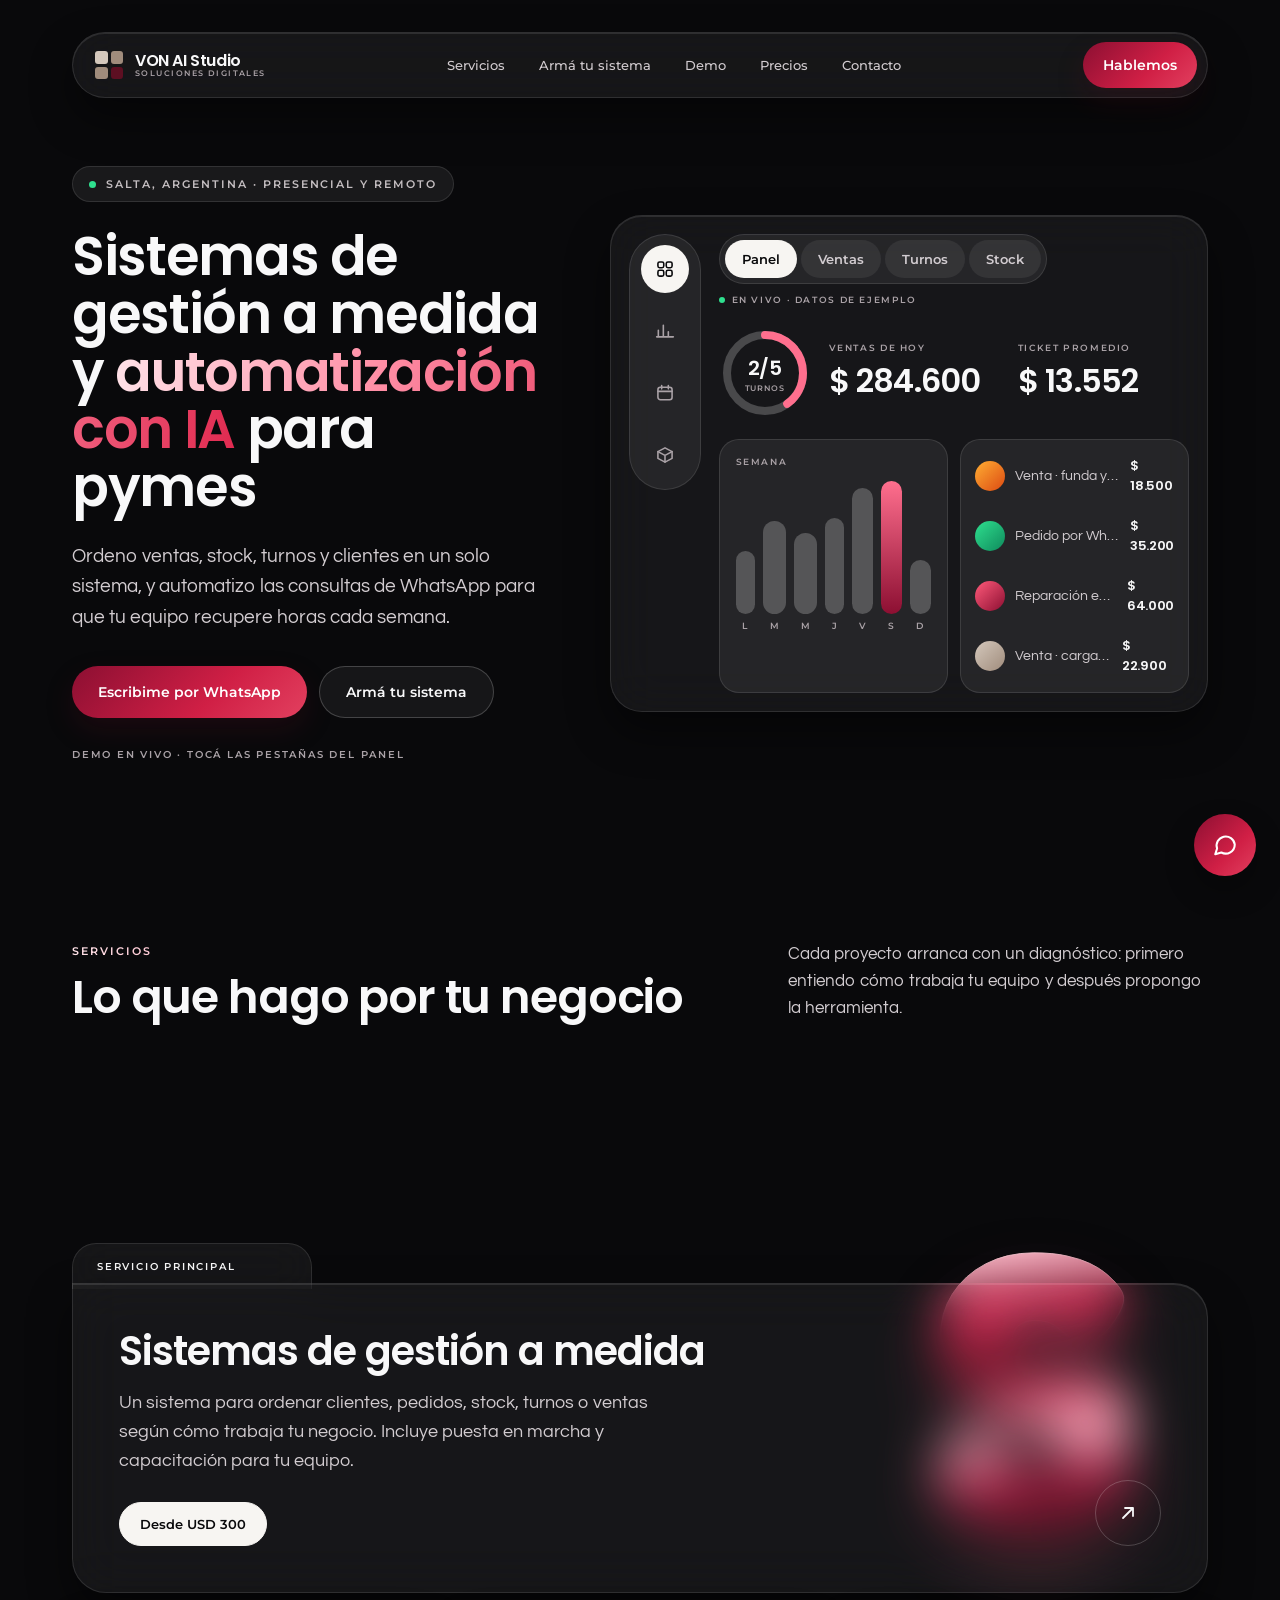
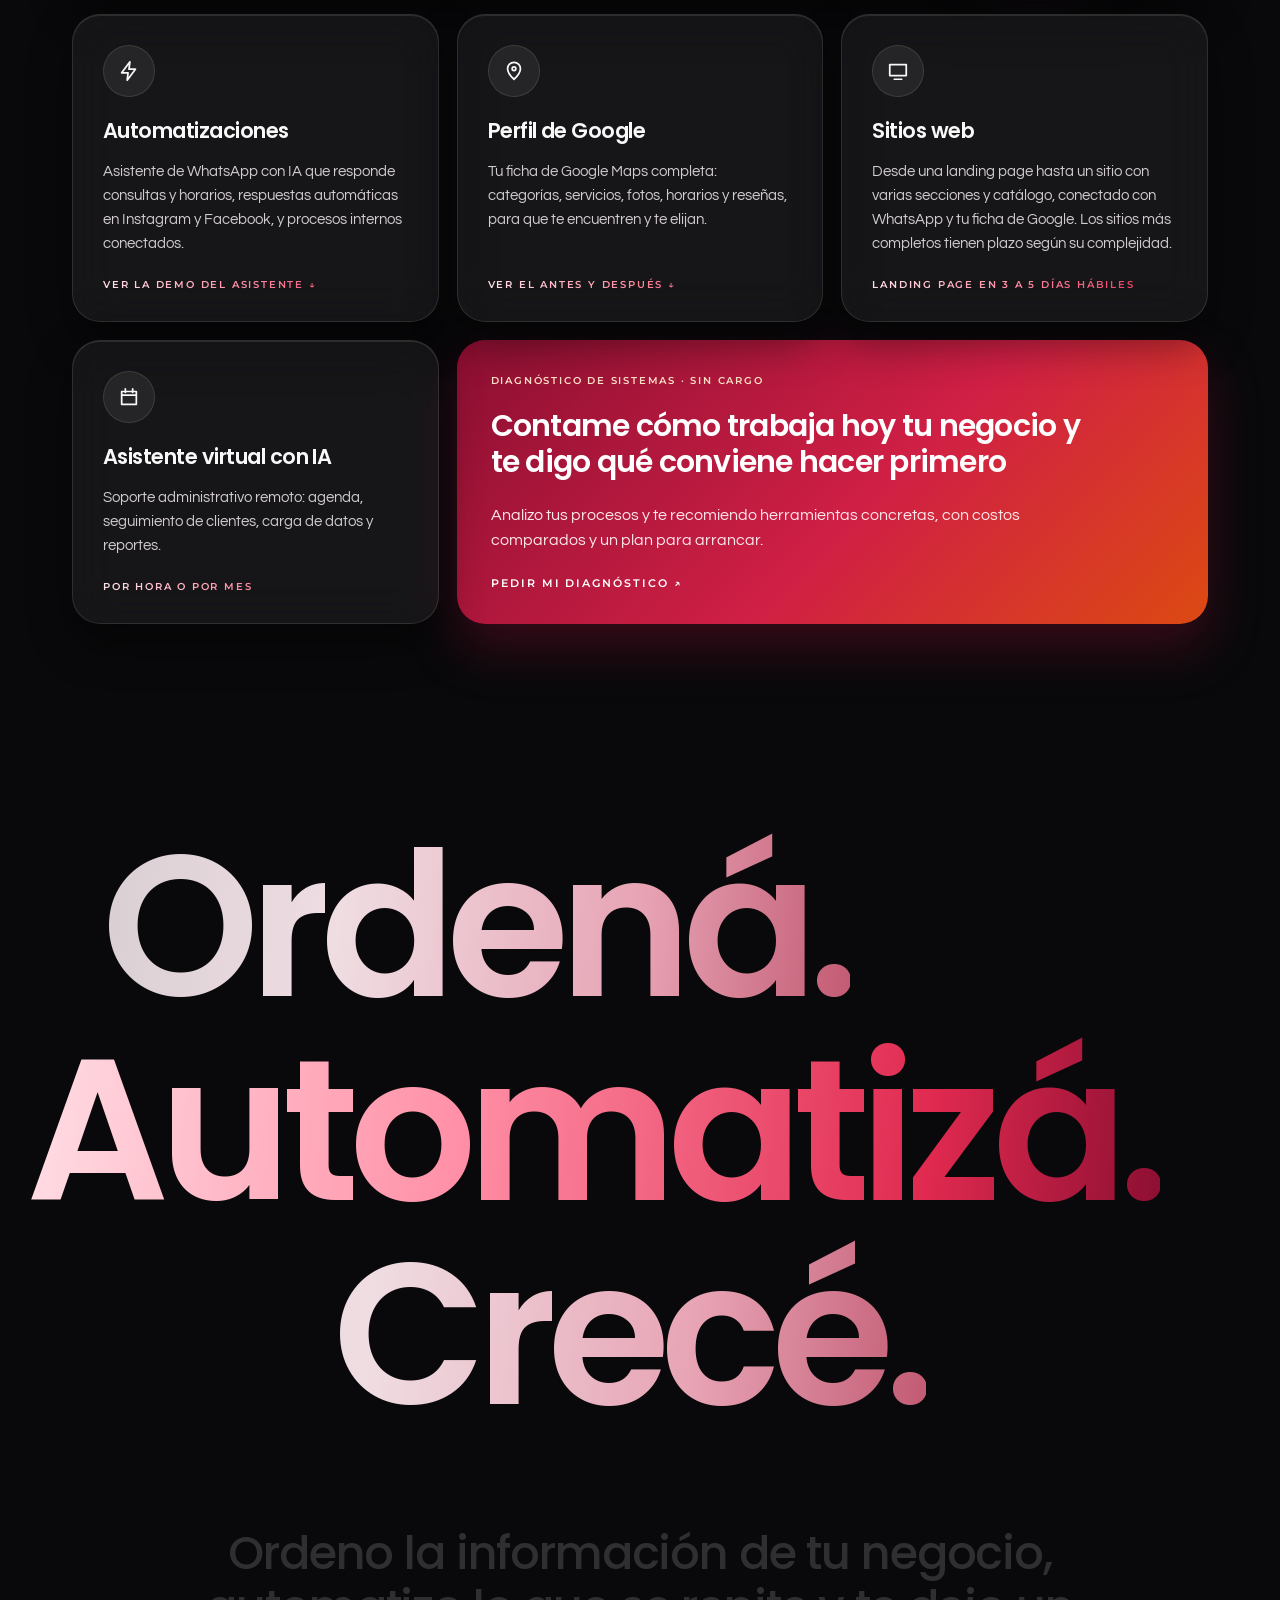
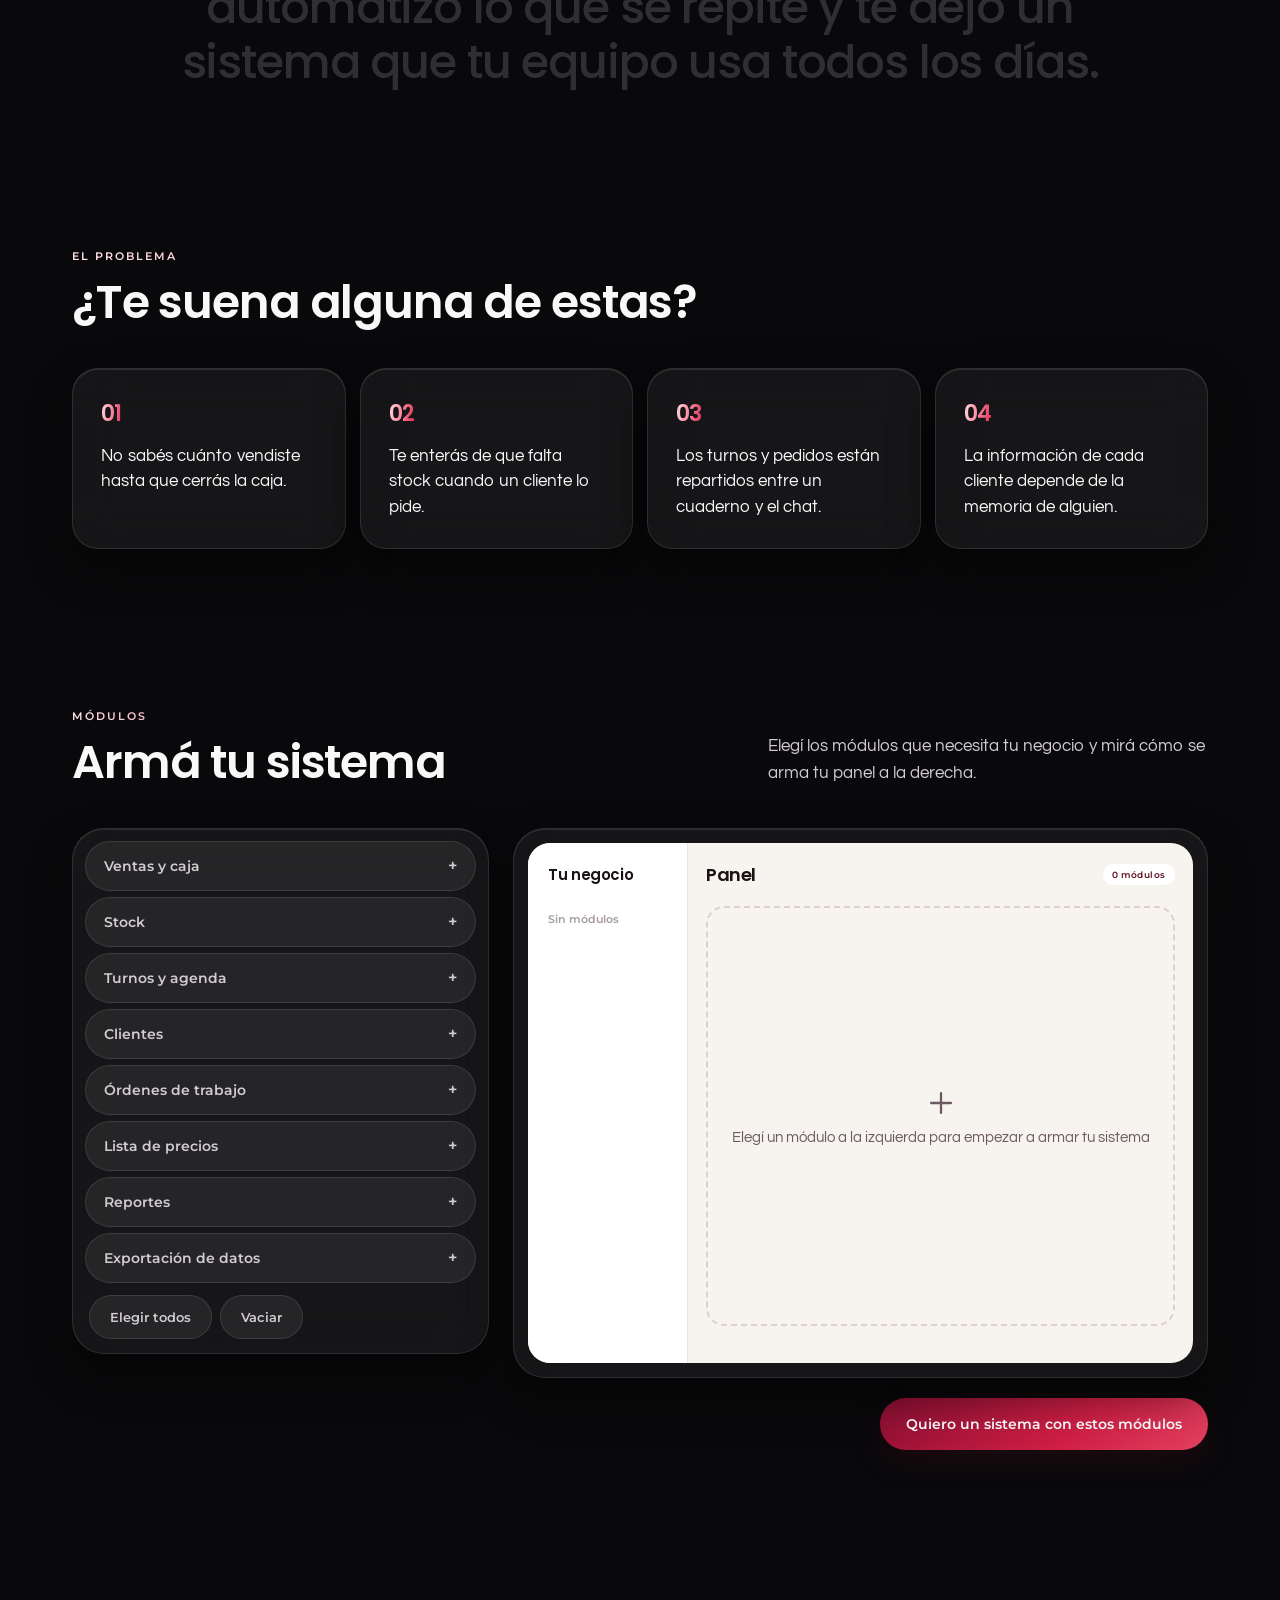
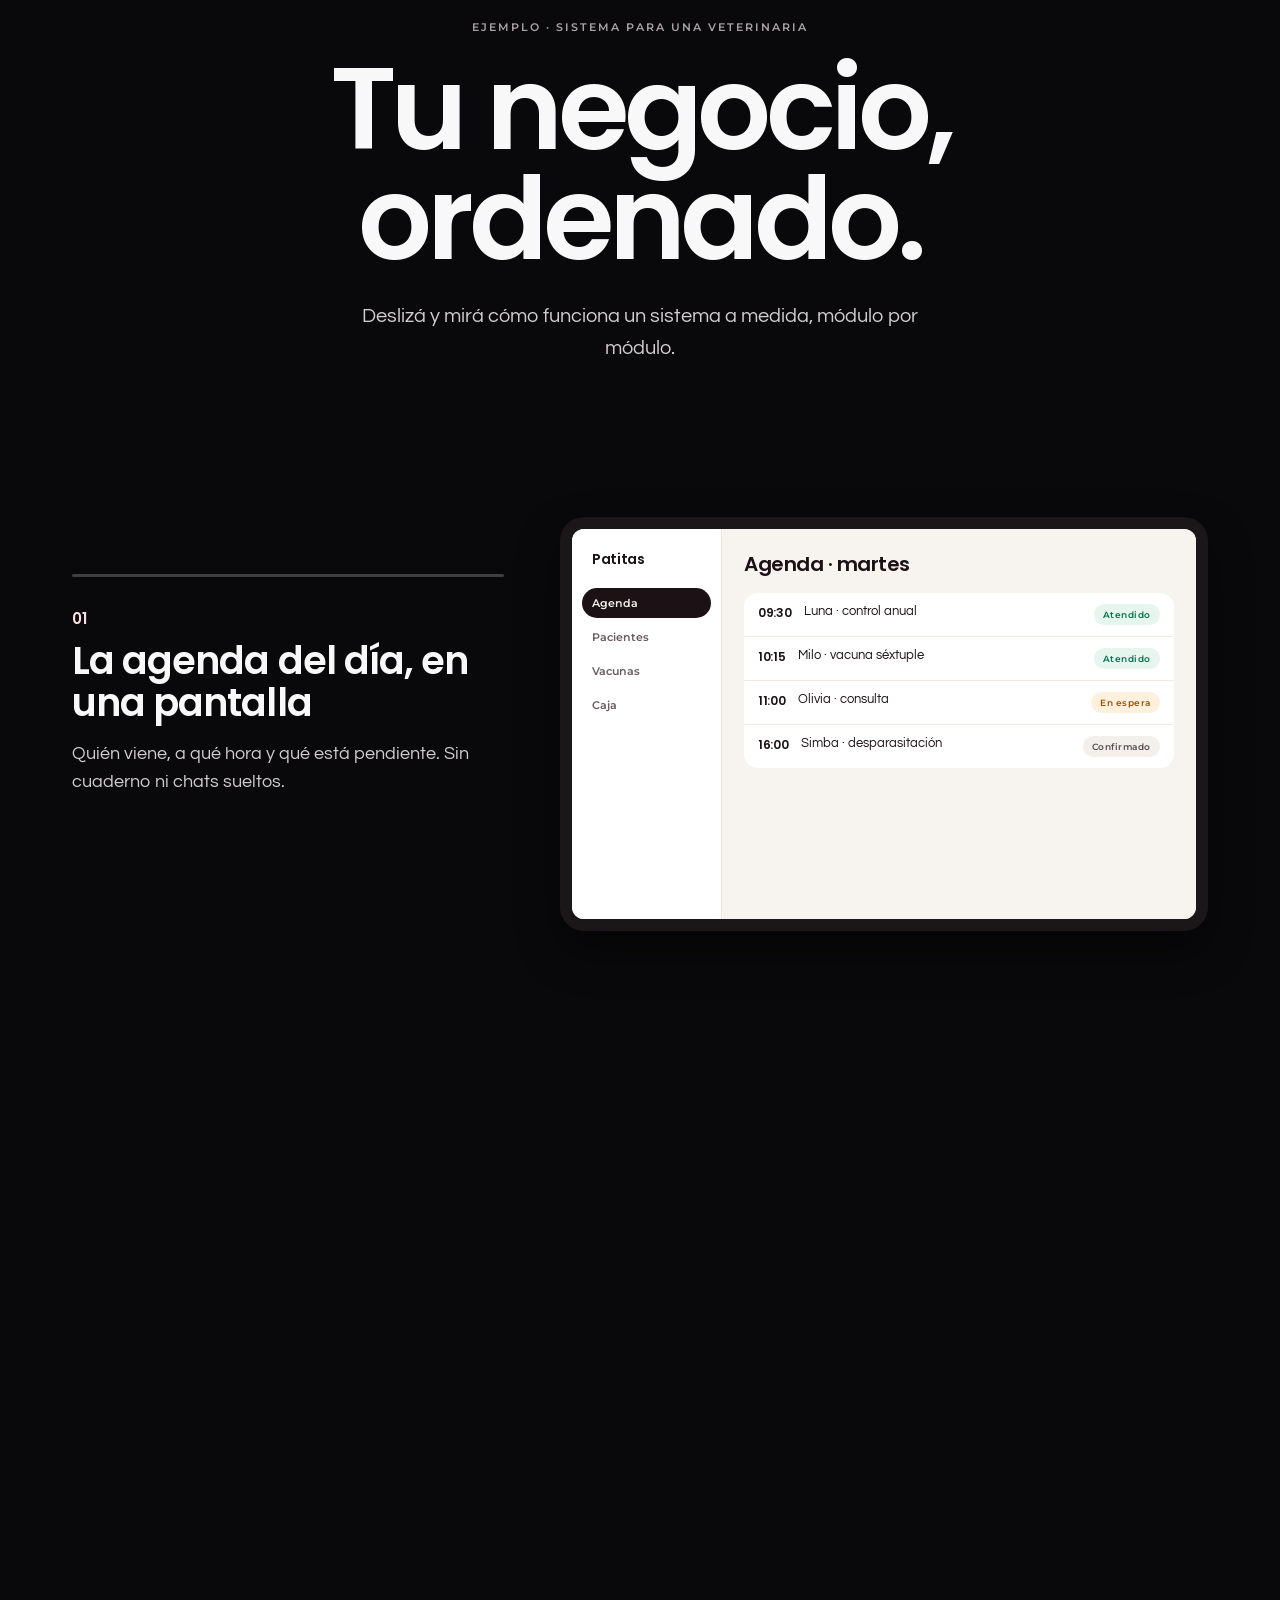
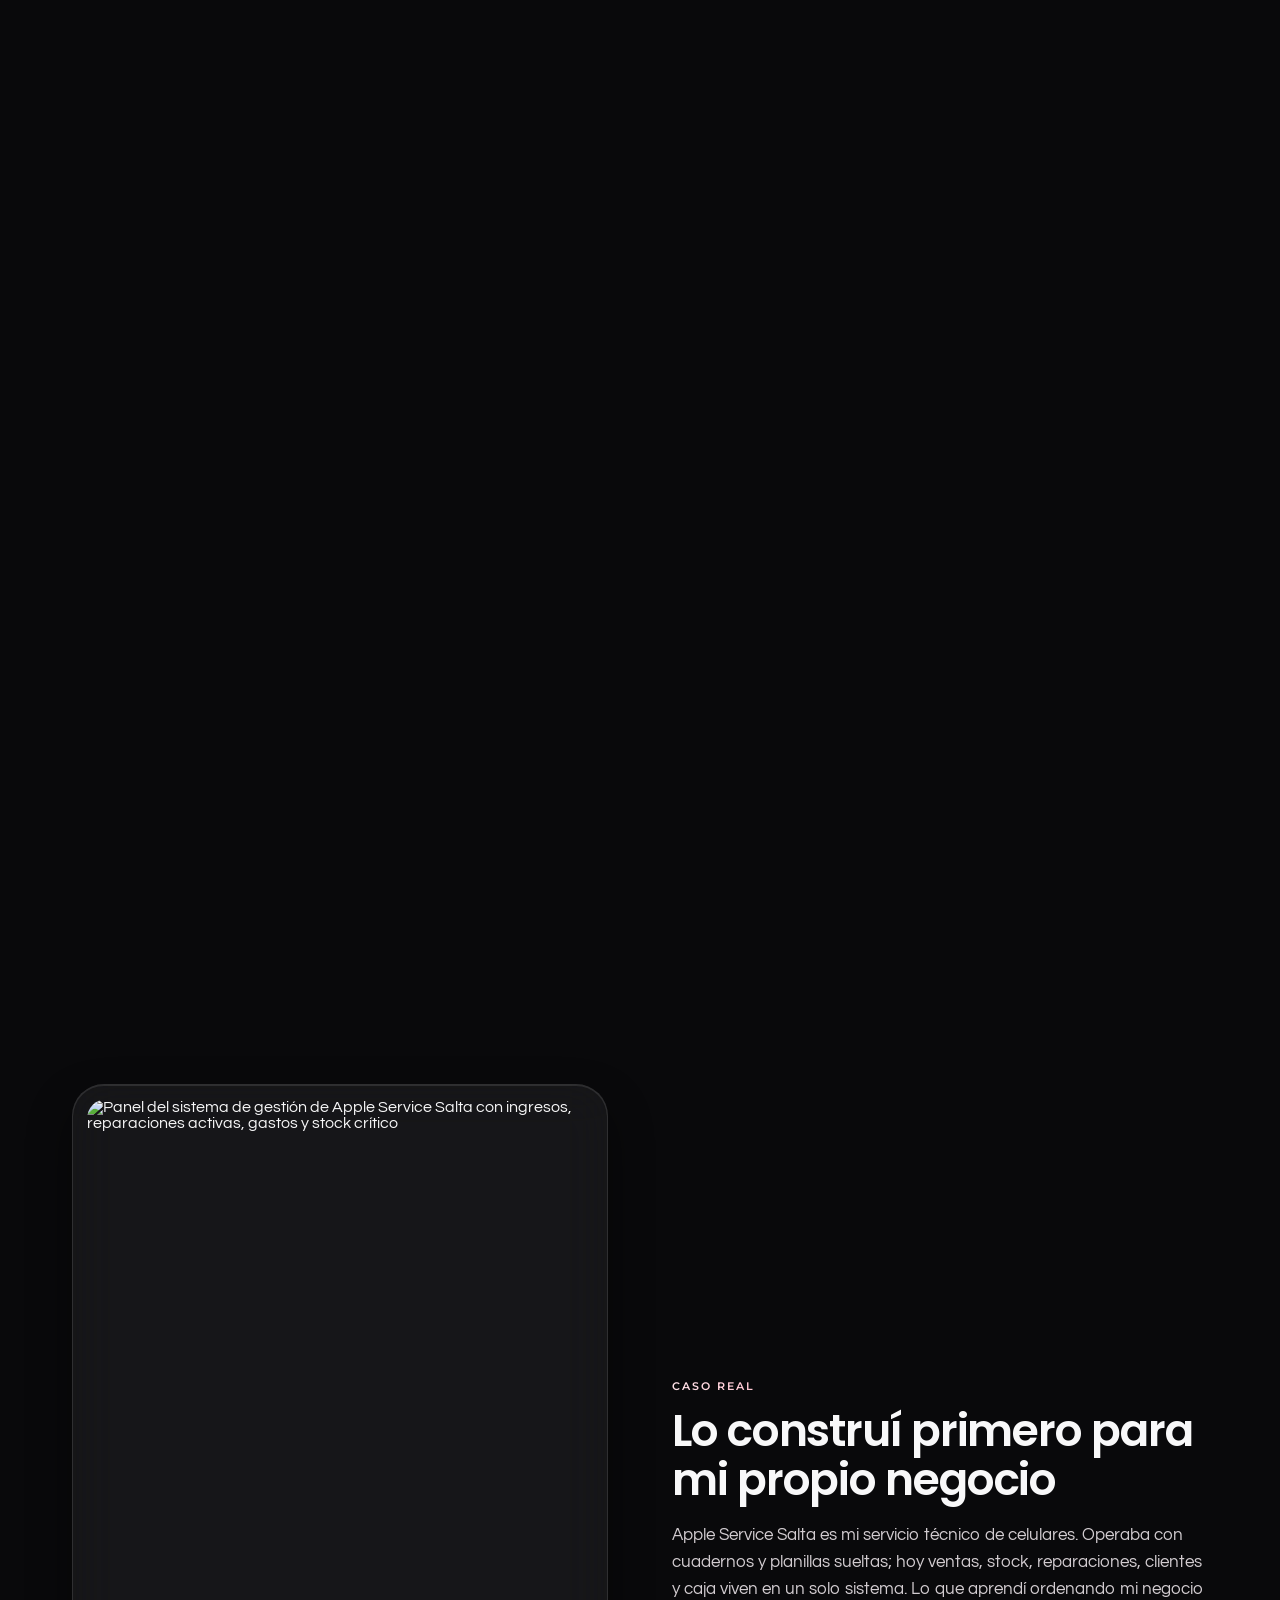
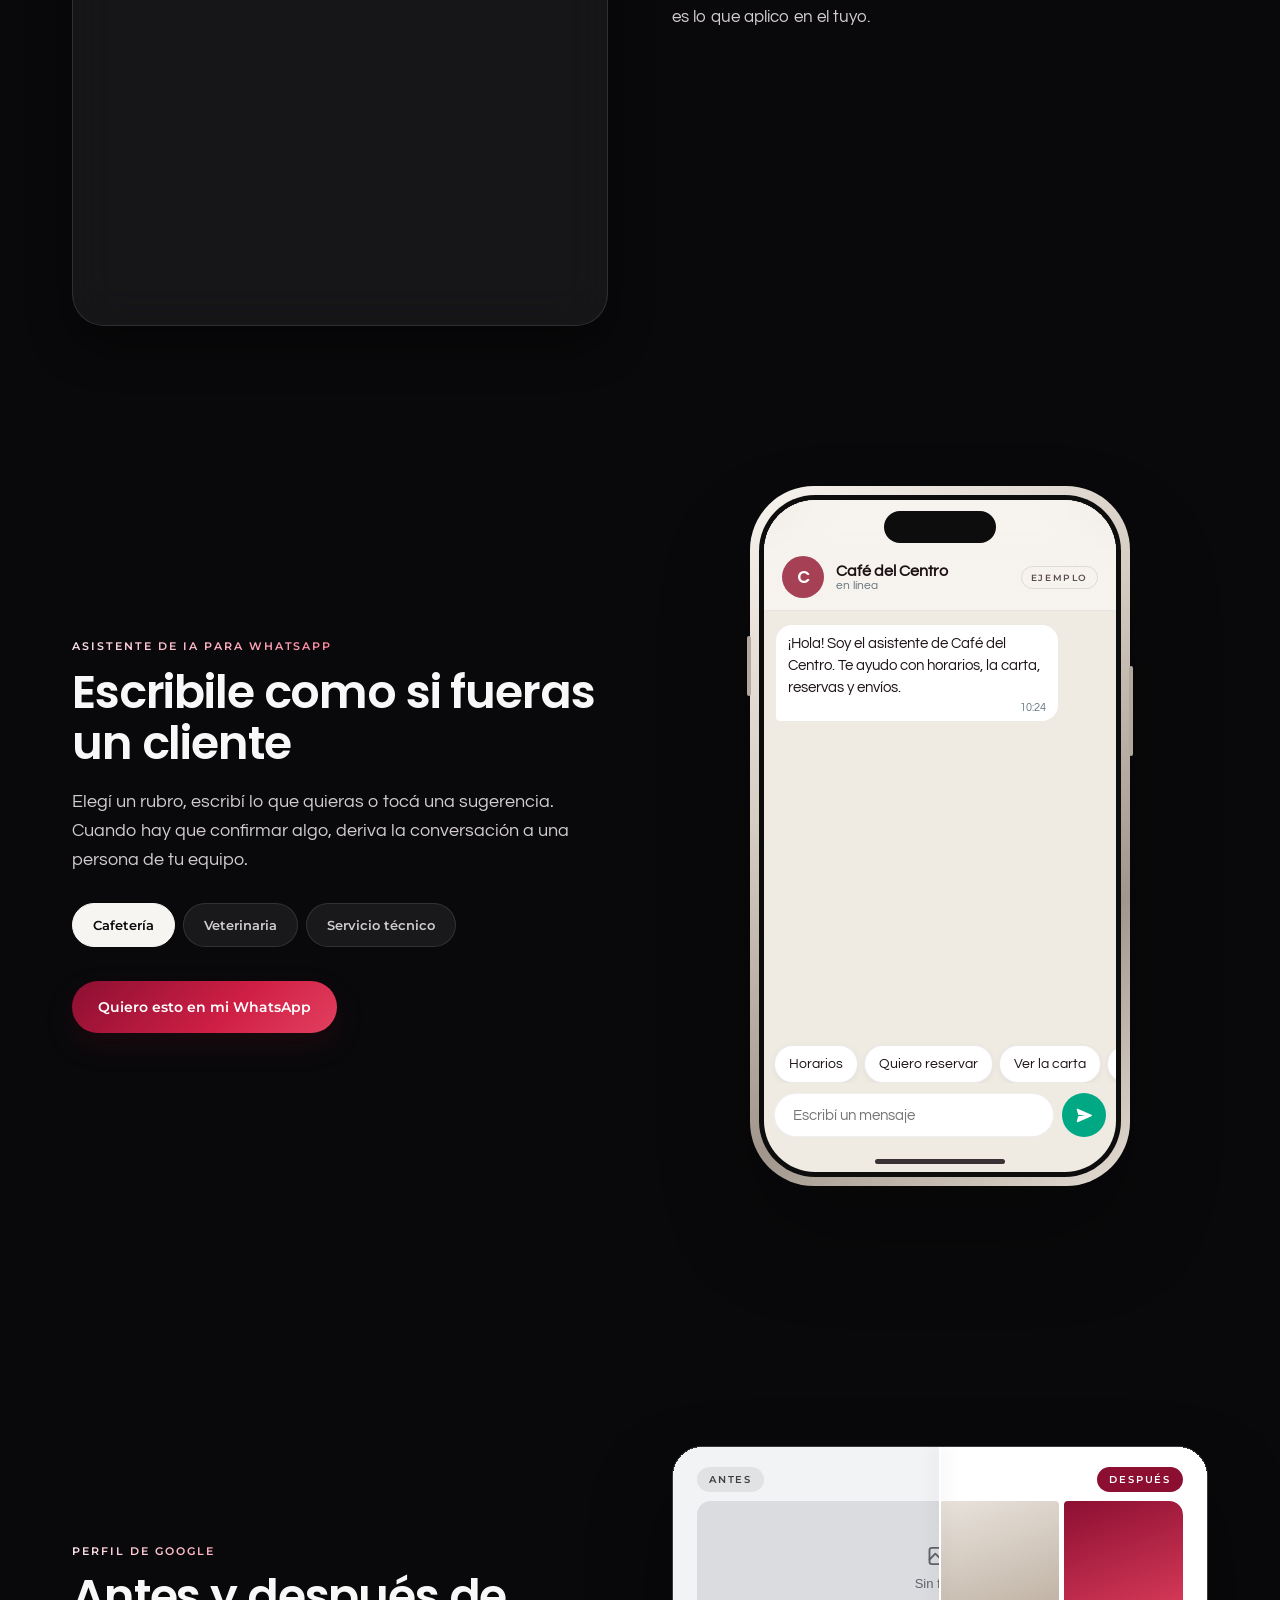
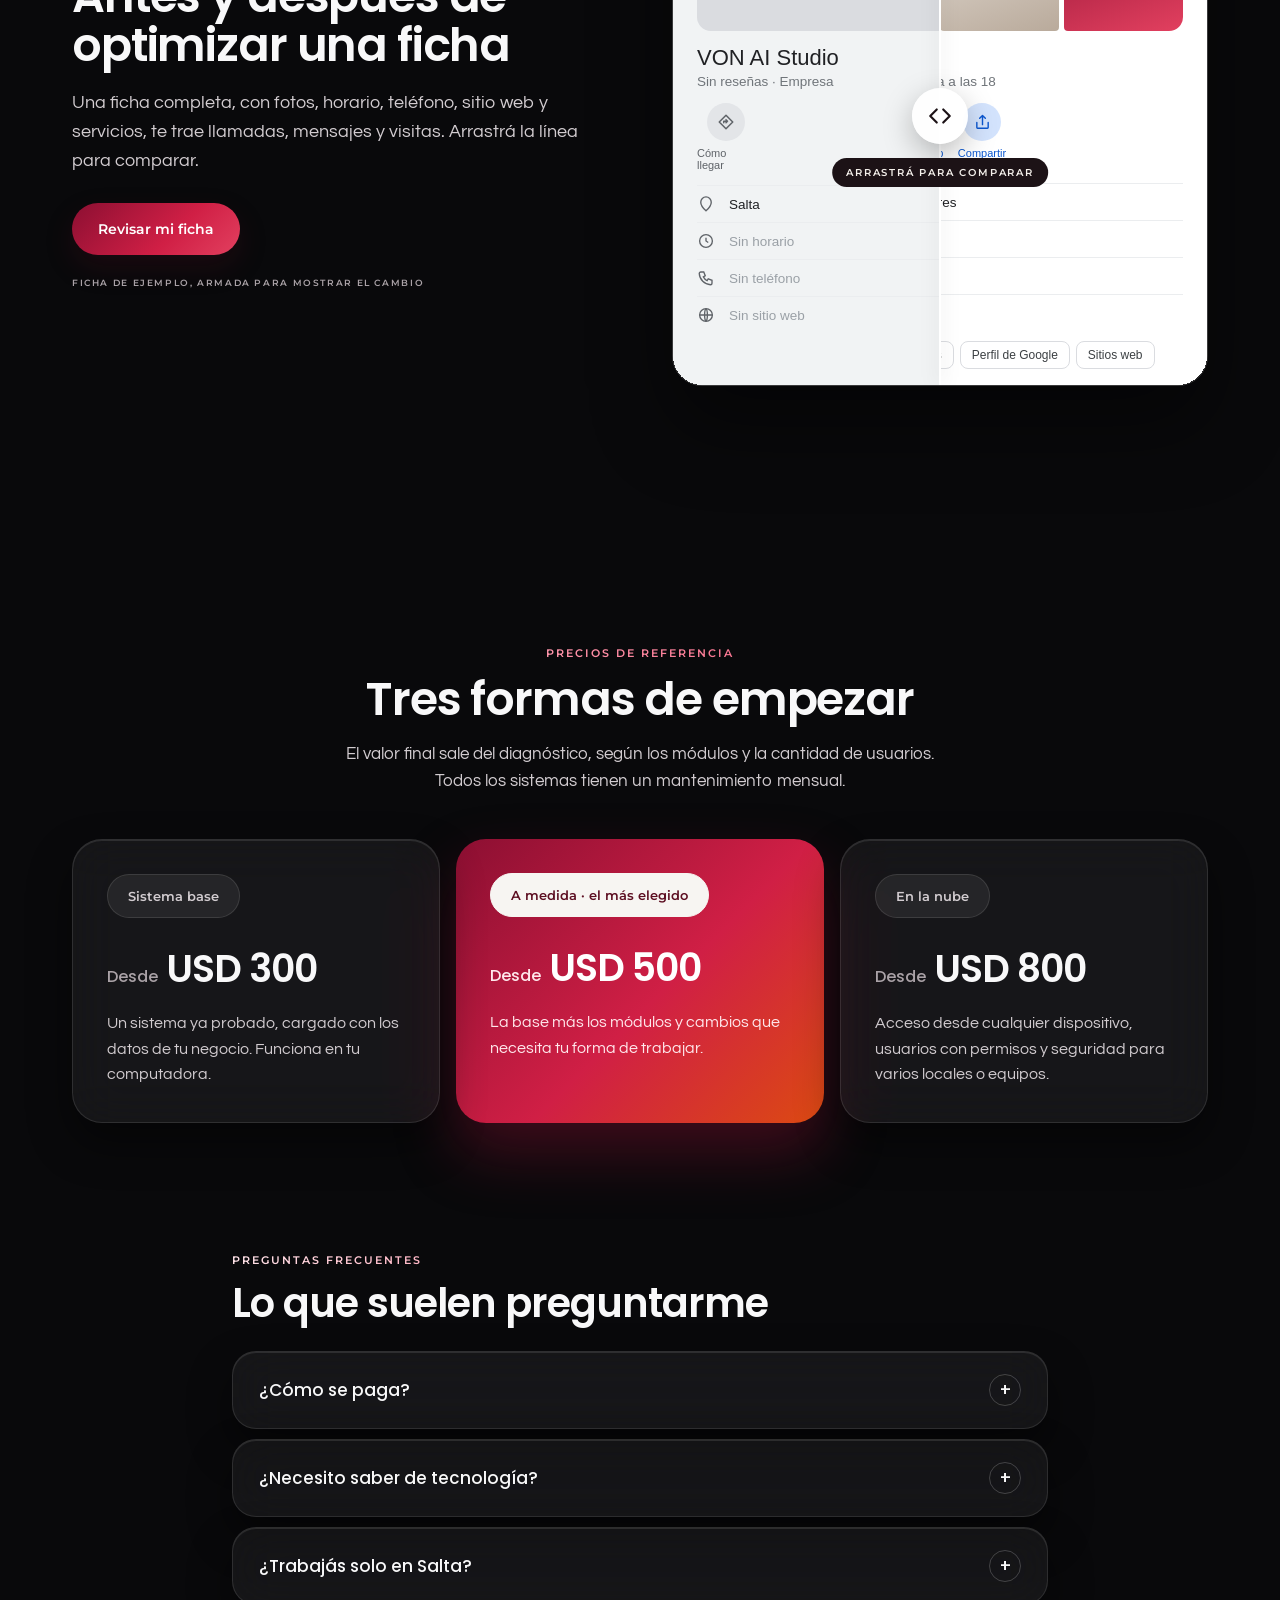
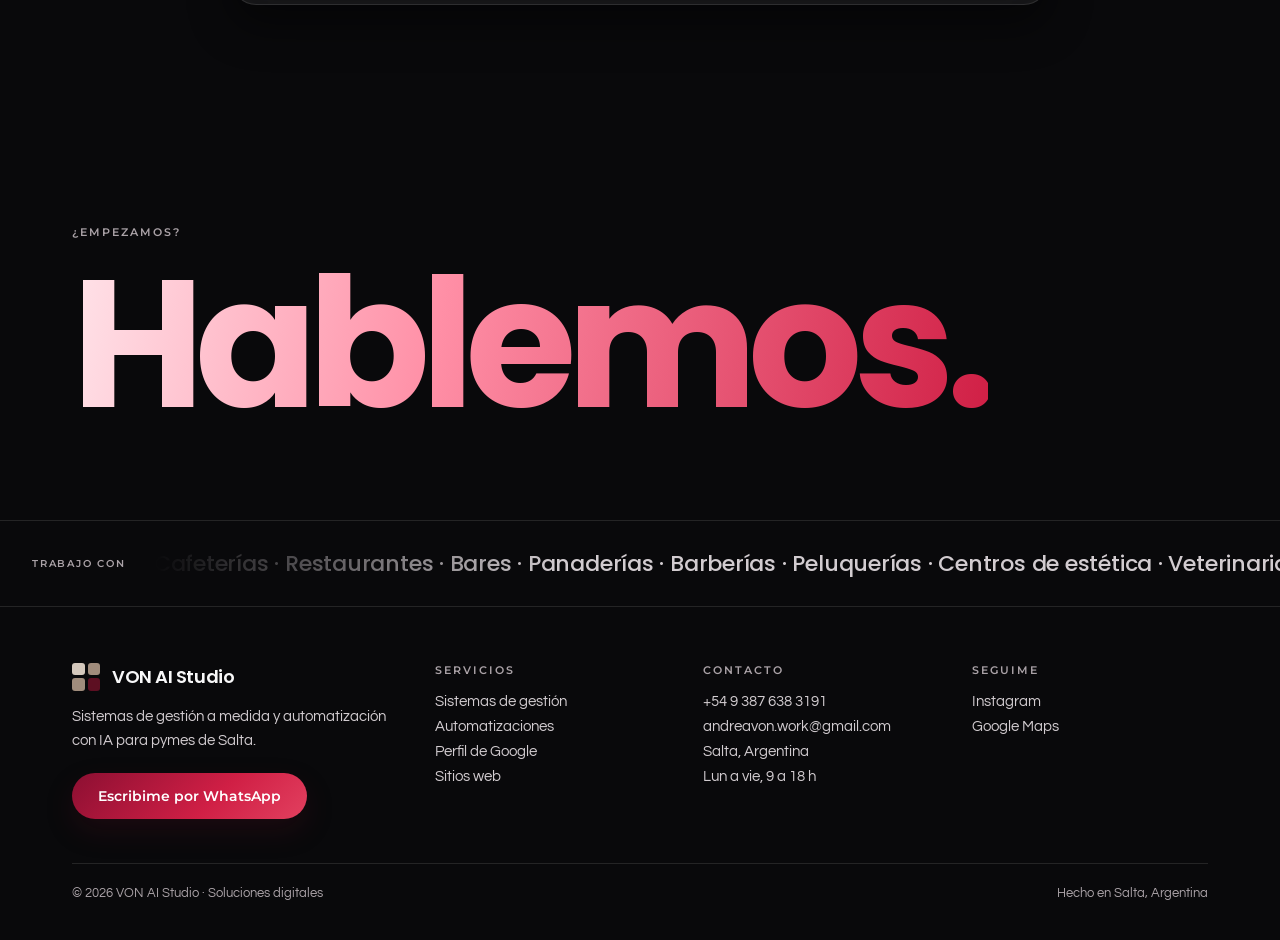
==== sitio/index.html @ dbd476ac "Add files via upload" ====
<!doctype html>
<html lang="es-AR">
<head>
<meta charset="utf-8">
<meta name="viewport" content="width=device-width, initial-scale=1">
<title>Sistemas de gestión y automatización en Salta | VON AI Studio</title>
<meta name="description" content="Sistemas de gestión a medida, automatización de WhatsApp con IA y presencia en Google para pymes y comercios de Salta. Escribime y armamos tu solución.">
<link rel="canonical" href="https://vonaistudio.com/">
<meta name="theme-color" content="#09090b">
<meta property="og:type" content="website">
<meta property="og:locale" content="es_AR">
<meta property="og:site_name" content="VON AI Studio">
<meta property="og:title" content="Sistemas de gestión y automatización en Salta | VON AI Studio">
<meta property="og:description" content="Sistemas de gestión a medida, automatización de WhatsApp con IA y presencia en Google para pymes y comercios de Salta. Escribime y armamos tu solución.">
<meta property="og:url" content="https://vonaistudio.com/">
<meta property="og:image" content="https://vonaistudio.com/og-image.png">
<meta property="og:image:width" content="1200">
<meta property="og:image:height" content="630">
<meta name="twitter:card" content="summary_large_image">
<link rel="icon" href="/favicon.svg" type="image/svg+xml">
<link rel="icon" href="/favicon-32.png" sizes="32x32" type="image/png">
<link rel="apple-touch-icon" href="/apple-touch-icon.png">
<link rel="preconnect" href="https://fonts.googleapis.com">
<link rel="preconnect" href="https://fonts.gstatic.com" crossorigin>
<link href="https://fonts.googleapis.com/css2?family=Poppins:wght@500;600;700&amp;family=Questrial&amp;family=Montserrat:wght@500;600&amp;family=Fredoka:wght@700&amp;display=swap" rel="stylesheet">
<style>
html,body{background:#09090b}
@property --pos{syntax:'<percentage>';inherits:true;initial-value:50%}
body{margin:0;-webkit-font-smoothing:antialiased}
*{box-sizing:border-box}
html{scroll-behavior:smooth}
.theme-light{--bg:#f3efea;--bg2:#ebe3da;--fg:#140c10;--fg2:#3a2d33;--fg3:#5a4a52;--glass:rgba(255,255,255,.62);--glass2:rgba(255,255,255,.75);--line:rgba(20,12,16,.11);--line2:rgba(20,12,16,.2);--shadow:0 18px 40px rgba(93,15,34,.11);--inset:inset 0 1px 0 rgba(255,255,255,.95);--cta:#5d0f22;--ctafg:#ffffff;--ctah:#7a1430;--acc:#5d0f22;--onbg:#140c10;--onfg:#f3efea;--glow:none;--hl:linear-gradient(135deg,#5d0f22 0%,#b0143c 55%,#cf6a0a 100%);--ok:#05724f;--okbg:rgba(5,114,79,.1);--warn:#9a5306;--warnbg:rgba(217,119,6,.12);--bar:rgba(20,12,16,.14);--barhi:linear-gradient(180deg,#b0143c,#5d0f22);--tab:#e6ddd3}
.theme-dark{--bg:#09090b;--bg2:#121013;--fg:#f8f8f9;--fg2:#d2ccd0;--fg3:#aaa2a7;--glass:rgba(255,255,255,.055);--glass2:rgba(255,255,255,.065);--line:rgba(255,255,255,.11);--line2:rgba(255,255,255,.2);--shadow:0 20px 44px rgba(0,0,0,.45);--inset:inset 0 1px 0 rgba(255,255,255,.1);--cta:linear-gradient(135deg,#8c0f32 0%,#d01f45 60%,#e2405f 100%);--ctafg:#ffffff;--ctah:linear-gradient(135deg,#a3133b 0%,#e0294f 60%,#ee5a76 100%);--acc:#ff6f8e;--onbg:#f7f5f2;--onfg:#09090b;--glow:none;--hl:linear-gradient(135deg,#8c0f32 0%,#d01f45 55%,#dc4a12 100%);--ok:#2fe08f;--okbg:rgba(47,224,143,.14);--warn:#ffae33;--warnbg:rgba(255,174,51,.14);--bar:rgba(255,255,255,.22);--barhi:linear-gradient(180deg,#ff6f8e,#8c0f32);--tab:rgba(255,255,255,.08)}
.page{background:var(--bg);color:var(--fg);font-family:'Questrial',system-ui,sans-serif;position:relative;overflow:clip}
.page a{color:var(--acc)}
.wrap{max-width:1200px;margin:0 auto;padding:0 32px}
.t{font-family:'Poppins',sans-serif;font-weight:600;letter-spacing:-.025em}
.lbl{font-family:'Montserrat',sans-serif;font-weight:600;font-size:11px;letter-spacing:.18em;text-transform:uppercase;color:var(--fg3)}
.acc{color:var(--acc)}
.theme-dark .acc{background:linear-gradient(100deg,#ffe3e9 0%,#ff8fa6 45%,#e0294f 100%);-webkit-background-clip:text;background-clip:text;color:transparent}
.theme-dark .page .cta-link{background-image:linear-gradient(100deg,#ffe3e9 0%,#ff8fa6 40%,#d01f45 100%),linear-gradient(100deg,#ffe3e9 0%,#ff8fa6 40%,#d01f45 100%);background-size:100% 100%,0% 6px;background-position:0 0,0 92%;-webkit-background-clip:text,border-box;background-clip:text,border-box;color:transparent}
.theme-dark .page .cta-link:hover{background-size:100% 100%,100% 6px;color:transparent}
.orbs{position:fixed;inset:0;z-index:0;pointer-events:none;overflow:hidden}
.orb{position:absolute;border-radius:50%;will-change:transform}
@keyframes roamA{0%{transform:translate(0,0)}25%{transform:translate(38vw,22vh)}50%{transform:translate(62vw,-4vh)}75%{transform:translate(18vw,48vh)}100%{transform:translate(0,0)}}
@keyframes roamB{0%{transform:translate(0,0)}25%{transform:translate(-30vw,30vh)}50%{transform:translate(-58vw,8vh)}75%{transform:translate(-20vw,-18vh)}100%{transform:translate(0,0)}}
@keyframes roamC{0%{transform:translate(0,0)}33%{transform:translate(24vw,-30vh)}66%{transform:translate(-26vw,-12vh)}100%{transform:translate(0,0)}}
.content{position:relative;z-index:1}
.bgfx{position:fixed;left:0;top:0;width:100%;height:100%;z-index:0;pointer-events:none;display:block}
.theme-dark .band:not(.theme-light){background:transparent}
.band{background:var(--bg);color:var(--fg)}
.theme-light .acc{background:none;-webkit-background-clip:border-box;background-clip:border-box;color:var(--acc)}
.glass{background:var(--glass);backdrop-filter:blur(24px) saturate(150%);-webkit-backdrop-filter:blur(24px) saturate(150%);border:1px solid var(--line);box-shadow:var(--inset),var(--shadow);border-radius:28px}
.glass-2{background:var(--glass2);border:1px solid var(--line);border-radius:20px}
.lift{transition:transform .3s ease,border-color .3s ease}
.lift:hover{transform:translateY(-4px);border-color:var(--line2)}
.btn{display:inline-flex;align-items:center;justify-content:center;gap:10px;min-height:52px;padding:0 26px;border-radius:999px;font-family:'Montserrat',sans-serif;font-weight:600;font-size:14px;text-decoration:none;transition:transform .2s ease,background .25s ease;cursor:pointer;border:0}
.btn:hover{transform:translateY(-2px)}
.page .btn-main{background:var(--cta);color:var(--ctafg);box-shadow:0 12px 28px rgba(93,15,34,.22)}
.page .btn-main:hover{background:var(--ctah);color:var(--ctafg)}
.page .btn-glass{background:var(--glass);color:var(--fg);border:1px solid var(--line2)}
.page .btn-glass:hover{color:var(--fg);border-color:var(--fg3)}
.pill{display:inline-flex;align-items:center;justify-content:center;gap:8px;min-height:44px;padding:0 20px;border-radius:999px;background:var(--glass2);border:1px solid var(--line);color:var(--fg2);font-family:'Montserrat',sans-serif;font-weight:600;font-size:13px;cursor:pointer;transition:background .25s ease,color .25s ease;white-space:nowrap}
.pill:hover{color:var(--fg);border-color:var(--line2)}
.pill-on{background:var(--onbg);color:var(--onfg);border-color:var(--onbg)}
.pill-on:hover{color:var(--onfg)}
.navbtn{width:48px;height:48px;border-radius:50%;display:flex;align-items:center;justify-content:center;border:0;background:transparent;color:var(--fg3);cursor:pointer;transition:background .25s ease,color .25s ease}
.navbtn:hover{color:var(--fg);background:var(--glass2)}
.navbtn-on{background:var(--onbg);color:var(--onfg)}
.navbtn-on:hover{background:var(--onbg);color:var(--onfg)}
.page .nav-link{color:var(--fg2);text-decoration:none;font-family:'Montserrat',sans-serif;font-weight:500;font-size:13px;padding:10px 16px;border-radius:999px}
.page .nav-link:hover{color:var(--fg);background:var(--glass2)}
.page .fab{position:fixed;right:24px;bottom:24px;z-index:60;width:62px;height:62px;border-radius:50%;background:var(--cta);color:var(--ctafg);display:flex;align-items:center;justify-content:center;box-shadow:0 14px 30px rgba(0,0,0,.3)}
.page .fab:hover{background:var(--ctah);color:var(--ctafg)}
.live{animation:pulse 1.6s ease-in-out infinite}
@keyframes pulse{0%,100%{opacity:1}50%{opacity:.3}}
.row-in{animation:rowIn .45s ease both}
@keyframes rowIn{from{opacity:0;transform:translateY(-6px)}to{opacity:1;transform:none}}
.pop-in{animation:popIn .5s cubic-bezier(.2,.8,.2,1) both}
@keyframes popIn{from{opacity:0;transform:scale(.92) translateY(14px)}to{opacity:1;transform:none}}
.bar{transition:height .9s cubic-bezier(.2,.8,.2,1)}
.lvl{transition:width .9s cubic-bezier(.2,.8,.2,1)}

.hero-grid{display:grid;grid-template-columns:minmax(0,.9fr) minmax(0,1.1fr);gap:48px;align-items:center}
.dash{display:grid;grid-template-columns:72px minmax(0,1fr);gap:18px}
.kpis{display:grid;grid-template-columns:auto minmax(0,1fr) minmax(0,1fr);gap:18px;align-items:center}
.two-col{display:grid;grid-template-columns:minmax(0,1fr) minmax(0,1fr);gap:64px;align-items:center}
.svc-grid{display:grid;grid-template-columns:repeat(3,minmax(0,1fr));gap:18px}
.g4{display:grid;grid-template-columns:repeat(4,minmax(0,1fr));gap:14px}
.g3{display:grid;grid-template-columns:repeat(3,minmax(0,1fr));gap:16px}
.builder{display:grid;grid-template-columns:minmax(0,.75fr) minmax(0,1.25fr);gap:24px;align-items:start}
.wgrid{display:grid;grid-template-columns:repeat(2,minmax(0,1fr));gap:10px}
.story-grid{display:grid;grid-template-columns:minmax(0,.8fr) minmax(0,1.2fr);gap:56px;align-items:center}
.foot-grid{display:grid;grid-template-columns:1.4fr 1fr 1fr 1fr;gap:32px}

.folder{position:relative;transition:transform .25s ease-out}
.folder-tab{position:absolute;left:0;top:-40px;height:46px;width:240px;border-radius:24px 24px 0 0;background:var(--glass);backdrop-filter:blur(22px);-webkit-backdrop-filter:blur(22px);border:1px solid var(--line);border-bottom:0;display:flex;align-items:center;padding:0 24px}
.folder-body{position:relative;z-index:2;border-radius:0 34px 34px 34px;background:var(--glass);backdrop-filter:blur(26px) saturate(150%);-webkit-backdrop-filter:blur(26px) saturate(150%);border:1px solid var(--line);box-shadow:var(--inset),var(--shadow);padding:46px;display:grid;grid-template-columns:minmax(0,1fr) auto;gap:24px;align-items:end;min-height:300px}
.balloon-wrap{position:absolute;right:6%;bottom:120px;z-index:1;transform-origin:50% 100%;transform:translateY(20%) scale(.9)}
.balloon{display:block;font-family:'Fredoka','Poppins',sans-serif;font-weight:700;font-size:440px;line-height:.8;letter-spacing:-.04em;background:linear-gradient(172deg,#fff3f5 0%,#e9a3b3 12%,#9b2340 30%,#3a0612 44%,#c25a73 56%,#f8d0d9 64%,#7a1430 78%,#2a040c 92%,#8c2a44 100%);-webkit-background-clip:text;background-clip:text;color:transparent;-webkit-text-stroke:1px rgba(255,255,255,.25);filter:drop-shadow(0 34px 34px rgba(60,6,20,.35)) drop-shadow(0 4px 2px rgba(255,255,255,.25));transition:transform .5s cubic-bezier(.2,.8,.2,1)}
.folder:hover .balloon{transform:translateY(-22px) rotate(-5deg) scale(1.03)}
@supports (animation-timeline: view()){
.balloon-wrap{animation:balloonPop linear both;animation-timeline:view();animation-range:entry 10% cover 50%}
.rise{animation:rise linear both;animation-timeline:view();animation-range:entry 0% entry 55%}
.apple{animation:shrink linear both;animation-timeline:view();animation-range:exit-crossing 0% exit-crossing 70%}
}
@keyframes balloonPop{from{transform:translateY(62%) scale(.62)}to{transform:translateY(-4%) scale(1.06)}}
@keyframes rise{from{opacity:0;transform:translateY(46px)}to{opacity:1;transform:none}}
@keyframes shrink{to{transform:scale(.86);opacity:.2}}
.st{opacity:0;transform:translateY(26px);transition:opacity .55s ease,transform .55s cubic-bezier(.2,.8,.2,1);pointer-events:none}
.st.on{opacity:1;transform:none;pointer-events:auto}
.screen.st{transform:scale(.985)}.screen.st.on{transform:none}
.prog{transform:scaleX(0);transform-origin:left;transition:transform .15s linear}
.xw{position:relative;overflow:clip}
.xw-line{display:block;width:max-content;font-family:'Poppins',sans-serif;font-weight:600;font-size:200px;letter-spacing:-.05em;line-height:1.02;white-space:nowrap;will-change:transform;background:linear-gradient(95deg,#cfc9cc 0%,#efdde2 40%,#e7a3b4 75%,#c25a73 100%);-webkit-background-clip:text;background-clip:text;color:transparent}
.xw-acc{background:linear-gradient(95deg,#ffe3e9 0%,#ff8fa6 40%,#e0294f 80%,#8c0f32 100%);-webkit-background-clip:text;background-clip:text}
.reveal{--rv:0}
.reveal span{transition:opacity .2s linear}
.rub{display:flex;width:max-content;animation:mq 70s linear infinite;font-family:'Poppins',sans-serif;font-weight:500;font-size:22px;letter-spacing:-.01em;color:var(--fg2);white-space:nowrap}
.rub span{padding-right:28px}
.svc-wide{grid-column:span 2}
.gm{font-family:Roboto,Arial,sans-serif;color:#202124}
.gm-row{display:flex;align-items:center;gap:14px;padding:9px 0;border-top:1px solid #ebedef;font-size:13.5px}
.gm-row svg{flex-shrink:0;color:#5f6368}
.gm-act{display:flex;flex-direction:column;align-items:center;gap:6px;font-size:11px;color:#0b57d0;width:58px}
.gm-act span{width:38px;height:38px;border-radius:50%;display:flex;align-items:center;justify-content:center}
.huge{font-family:'Poppins',sans-serif;font-weight:700;letter-spacing:-.055em;line-height:.92;white-space:nowrap}
.marquee{display:flex;width:max-content;animation:mq 60s linear infinite}
.marquee-r{animation-direction:reverse}
@keyframes mq{to{transform:translateX(-50%)}}
.outline{color:transparent;-webkit-text-stroke:1.5px var(--fg)}

.mod{min-height:50px;width:100%;text-align:left;padding:0 18px;border-radius:999px;border:1px solid var(--line);background:var(--glass2);color:var(--fg2);font-family:'Montserrat',sans-serif;font-size:14px;font-weight:600;cursor:pointer;display:flex;align-items:center;justify-content:space-between;transition:background .25s ease,color .25s ease}
.mod:hover{color:var(--fg);border-color:var(--line2)}
.mod-on{background:var(--onbg);color:var(--onfg);border-color:var(--onbg)}
.mod-on:hover{color:var(--onfg)}
.screen{position:absolute;inset:0;display:grid;grid-template-columns:150px minmax(0,1fr);background:#f7f4f0;color:#1c1216}
.side{background:#fff;border-right:1px solid #ece5dd;padding:16px 10px;display:flex;flex-direction:column;gap:4px}
.si{font-family:'Montserrat',sans-serif;font-size:11px;font-weight:600;color:#6b5a62;padding:8px 10px;border-radius:999px}
.si-on{background:#1c1216;color:#f3efea}
.chip{display:inline-flex;font-family:'Montserrat',sans-serif;font-size:9px;font-weight:600;letter-spacing:.06em;padding:5px 9px;border-radius:999px;white-space:nowrap}

.dot{display:inline-block;width:7px;height:7px;border-radius:50%;background:#8696a0;animation:blink 1.2s infinite}
.dot:nth-child(2){animation-delay:.2s}.dot:nth-child(3){animation-delay:.4s}
@keyframes blink{0%,80%,100%{opacity:.25}40%{opacity:1}}
.qr{min-height:38px;padding:0 14px;border-radius:999px;border:1px solid rgba(0,0,0,.08);background:#fff;color:#1c1216;font-family:'Questrial',sans-serif;font-size:14px;cursor:pointer;white-space:nowrap;box-shadow:0 2px 6px rgba(0,0,0,.05)}
.qr:hover{background:#f6f2ed}
.chat-in{flex-grow:1;min-height:44px;border-radius:999px;border:1px solid rgba(0,0,0,.06);background:#fff;color:#1c1216;padding:0 18px;font-family:'Questrial',sans-serif;font-size:15px;outline:none}
.send{width:44px;height:44px;border-radius:50%;border:0;background:#00a884;color:#fff;display:flex;align-items:center;justify-content:center;cursor:pointer;flex-shrink:0}
.scrl{scrollbar-width:none}

.cmp{--pos:50%;position:relative;height:460px;border-radius:30px;overflow:hidden;cursor:ew-resize;user-select:none}
.cmp.hint{animation:sway 3.2s ease-in-out infinite}
@keyframes sway{0%,100%{--pos:50%}30%{--pos:34%}70%{--pos:66%}}
.cmp-after{position:absolute;inset:0;clip-path:inset(0 0 0 var(--pos))}
.cmp-line{position:absolute;top:0;bottom:0;left:var(--pos);width:2px;margin-left:-1px;background:#fff;box-shadow:0 0 18px rgba(0,0,0,.25);pointer-events:none}
.cmp-knob{position:absolute;top:50%;left:var(--pos);width:56px;height:56px;margin:-28px 0 0 -28px;border-radius:50%;background:rgba(255,255,255,.95);display:flex;align-items:center;justify-content:center;box-shadow:0 10px 30px rgba(0,0,0,.25);pointer-events:none;color:#1c1216}
.cmp-tip{position:absolute;top:calc(50% + 42px);left:var(--pos);transform:translateX(-50%);pointer-events:none;background:#1c1216;color:#f3efea;border-radius:999px;padding:8px 14px;white-space:nowrap}
.cmp-input{position:absolute;inset:0;width:100%;height:100%;margin:0;opacity:0;cursor:ew-resize;-webkit-appearance:none;appearance:none}
.sphere{position:absolute;border-radius:50%;pointer-events:none;animation:float 10s ease-in-out infinite}
@keyframes float{0%,100%{transform:translateY(0)}50%{transform:translateY(-20px)}}
details summary{cursor:pointer;list-style:none}
details summary::-webkit-details-marker{display:none}
details[open] .plus{transform:rotate(45deg)}
.plus{transition:transform .25s ease}
.page .cta-link{font-family:'Poppins',sans-serif;font-weight:700;letter-spacing:-.05em;line-height:.95;text-decoration:none;color:var(--fg);background-image:linear-gradient(var(--acc),var(--acc));background-size:0% 6px;background-repeat:no-repeat;background-position:0 92%;transition:background-size .5s ease,color .3s ease}
.page .cta-link:hover{background-size:100% 6px;color:var(--acc)}
.page .foot-link{display:block;color:var(--fg2);text-decoration:none;font-size:15px;padding:5px 0}
.page .foot-link:hover{color:var(--fg)}
@media (max-width:980px){
.hero-grid,.two-col,.builder,.story-grid{grid-template-columns:minmax(0,1fr);gap:40px}
.svc-grid,.g4,.g3,.foot-grid{grid-template-columns:minmax(0,1fr)}
.nav-links,.side-nav{display:none}
.dash{grid-template-columns:minmax(0,1fr)}
.kpis{grid-template-columns:minmax(0,1fr) minmax(0,1fr)}
.ring{display:none}
.h1{font-size:40px}.h2{font-size:32px}
.wrap{padding:0 18px}
.folder-body{grid-template-columns:minmax(0,1fr);padding:28px}
.balloon{font-size:260px}
.huge{font-size:72px}
.xw-line{font-size:84px}
.svc-wide{grid-column:auto}
.cta-link{font-size:72px}
.screen{grid-template-columns:minmax(0,1fr)}
.side{display:none}
}
@media (max-width:980px){
.nav-links,.side-nav{display:none!important}
.page .h1{font-size:40px!important}
.page h2,.page .h2{font-size:32px!important}
.page h3{font-size:22px!important}
.page .folder h3{font-size:28px!important}
.page .apple h2{font-size:58px!important}
.page .cta-link{font-size:72px!important}
.page .reveal{font-size:26px!important}
.page .t[style*="font-size: 38px"],.page .t[style*="font-size: 42px"]{font-size:32px!important}
.cmp{height:600px!important}
}
@media (prefers-reduced-motion: reduce){*{animation:none;transition:none;scroll-behavior:auto}.st{opacity:1}.xw-line{transform:none!important}}
</style>
<script type="application/ld+json">{"@context":"https://schema.org","@type":"ProfessionalService","@id":"https://vonaistudio.com/#negocio","name":"VON AI Studio","description":"Sistemas de gestión a medida, automatización con IA y presencia en Google para pymes de Salta.","url":"https://vonaistudio.com/","image":"https://vonaistudio.com/og-image.png","logo":"https://vonaistudio.com/apple-touch-icon.png","telephone":"+54 9 387 638 3191","email":"andreavon.work@gmail.com","address":{"@type":"PostalAddress","addressLocality":"Salta","addressRegion":"Salta","addressCountry":"AR"},"areaServed":[{"@type":"City","name":"Salta"},{"@type":"Country","name":"Argentina"}],"hasMap":"https://maps.google.com/?cid=16941088603117214712","sameAs":["https://instagram.com/vonaistudio","https://maps.google.com/?cid=16941088603117214712"],"openingHoursSpecification":[{"@type":"OpeningHoursSpecification","dayOfWeek":["Monday","Tuesday","Wednesday","Thursday","Friday"],"opens":"09:00","closes":"18:00"}],"priceRange":"USD 300+"}</script>
</head>
<body>
<div id="app"><div class="theme-dark"><div class="page"><canvas class="bgfx" aria-hidden="true"></canvas><div class="content"><header style="position: sticky; top: 16px; z-index: 50; padding-top: 16px"><div class="wrap"><div class="glass" style="border-radius: 999px; height: 66px; padding: 0 10px 0 22px; display: flex; align-items: center; justify-content: space-between"><a href="#inicio" style="text-decoration: none; color: var(--fg); display: flex; align-items: center; gap: 12px"><span style="width: 28px; height: 28px; display: grid; grid-template-columns: repeat(2,minmax(0,1fr)); gap: 3px"><span style="border-radius: 3px; background: #d4c8bc"></span><span style="border-radius: 3px; background: #a08c7c"></span><span style="border-radius: 3px; background: #a08c7c"></span><span style="border-radius: 3px; background: #5d0f22"></span></span><span style="display: flex; flex-direction: column; line-height: 1.1"><span class="t" style="font-size: 16px">VON AI Studio</span><span class="lbl" style="font-size: 8px">Soluciones digitales</span></span></a><nav class="nav-links" aria-label="Principal" style="display: flex; gap: 2px"><a class="nav-link" href="#servicios">Servicios</a><a class="nav-link" href="#modulos">Armá tu sistema</a><a class="nav-link" href="#demo">Demo</a><a class="nav-link" href="#precios">Precios</a><a class="nav-link" href="#contacto">Contacto</a></nav><a class="btn btn-main" href="https://wa.me/5493876383191?text=Hola%20Andrea%2C%20vi%20tu%20web%20y%20quiero%20hacer%20una%20consulta." style="min-height: 46px; padding: 0 20px">Hablemos</a></div></div></header><section id="inicio" class="band " style="position: relative; padding: 84px 0 120px"><div class="wrap hero-grid"><div class="rise"><span class="glass-2 lbl" style="display: inline-flex; align-items: center; gap: 10px; padding: 10px 16px; border-radius: 999px; color: #c4bec1; font-size: 11px"><span class="live" style="width: 7px; height: 7px; border-radius: 50%; background: #2fe08f"></span>Salta, Argentina · presencial y remoto</span><h1 class="t h1" style="margin: 26px 0 0; font-size: 54px; line-height: 1.07">Sistemas de gestión a medida y <span class="acc">automatización con IA</span> para pymes</h1><p style="margin: 24px 0 0; font-size: 19px; line-height: 1.6; color: var(--fg2); max-width: 500px">Ordeno ventas, stock, turnos y clientes en un solo sistema, y automatizo las consultas de WhatsApp para que tu equipo recupere horas cada semana.</p><div style="display: flex; flex-wrap: wrap; gap: 12px; margin-top: 34px"><a class="btn btn-main" href="https://wa.me/5493876383191?text=Hola%20Andrea%2C%20vi%20tu%20web%20y%20quiero%20hacer%20una%20consulta.">Escribime por WhatsApp</a><a class="btn btn-glass" href="#modulos">Armá tu sistema</a></div><p class="lbl" style="margin: 30px 0 0; font-size: 10px; display: flex; align-items: center; gap: 8px">Demo en vivo · tocá las pestañas del panel</p></div><div class="glass" style="position: relative; padding: 18px; border-radius: 32px"><div class="dash"><div class="side-nav glass-2" style="border-radius: 999px; padding: 10px 11px; display: flex; flex-direction: column; align-items: center; gap: 14px; align-self: start"><button type="button" class="navbtn navbtn-on" aria-label="Panel"><svg width="20" height="20" viewBox="0 0 24 24" fill="none" stroke="currentColor" stroke-width="1.9" stroke-linecap="round" stroke-linejoin="round" aria-hidden="true"><rect x="3.5" y="3.5" width="7" height="7" rx="2"></rect><rect x="13.5" y="3.5" width="7" height="7" rx="2"></rect><rect x="3.5" y="13.5" width="7" height="7" rx="2"></rect><rect x="13.5" y="13.5" width="7" height="7" rx="2"></rect></svg></button><button type="button" class="navbtn" aria-label="Ventas"><svg width="20" height="20" viewBox="0 0 24 24" fill="none" stroke="currentColor" stroke-width="1.9" stroke-linecap="round" stroke-linejoin="round" aria-hidden="true"><path d="M4 19V11M10 19V5M16 19v-6M22 19H2"></path></svg></button><button type="button" class="navbtn" aria-label="Turnos"><svg width="20" height="20" viewBox="0 0 24 24" fill="none" stroke="currentColor" stroke-width="1.9" stroke-linecap="round" stroke-linejoin="round" aria-hidden="true"><rect x="3.5" y="5" width="17" height="15" rx="3"></rect><path d="M3.5 10h17M8 3v4M16 3v4"></path></svg></button><button type="button" class="navbtn" aria-label="Stock"><svg width="20" height="20" viewBox="0 0 24 24" fill="none" stroke="currentColor" stroke-width="1.9" stroke-linecap="round" stroke-linejoin="round" aria-hidden="true"><path d="M3.5 8L12 3.5 20.5 8v8L12 20.5 3.5 16z"></path><path d="M3.5 8L12 12.5 20.5 8M12 12.5v8"></path></svg></button></div><div style="min-width: 0"><div style="display: flex; align-items: center; justify-content: space-between; gap: 10px; flex-wrap: wrap"><div role="tablist" aria-label="Vistas del panel" class="glass-2" style="border-radius: 999px; padding: 5px; display: flex; gap: 4px; overflow-x: auto; max-width: 100%"><button type="button" role="tab" aria-selected="true" class="pill pill-on" style="min-height: 38px; padding: 0 16px; border-color: transparent">Panel</button><button type="button" role="tab" aria-selected="false" class="pill" style="min-height: 38px; padding: 0 16px; border-color: transparent">Ventas</button><button type="button" role="tab" aria-selected="false" class="pill" style="min-height: 38px; padding: 0 16px; border-color: transparent">Turnos</button><button type="button" role="tab" aria-selected="false" class="pill" style="min-height: 38px; padding: 0 16px; border-color: transparent">Stock</button></div><span class="lbl" style="font-size: 9px; display: flex; align-items: center; gap: 7px"><span class="live" style="width: 6px; height: 6px; border-radius: 50%; background: var(--ok)"></span>En vivo · datos de ejemplo</span></div><div class="kpis" style="margin-top: 22px"><div class="ring" style="position: relative; width: 92px; height: 92px"><svg width="92" height="92" viewBox="0 0 92 92" aria-hidden="true"><circle cx="46" cy="46" r="38" fill="none" stroke="var(--bar)" stroke-width="8"></circle><circle cx="46" cy="46" r="38" fill="none" stroke="var(--acc)" stroke-width="8" stroke-linecap="round" stroke-dasharray="95.5 238.8" transform="rotate(-90 46 46)" style="transition: stroke-dasharray .9s ease"></circle></svg><div style="position: absolute; inset: 0; display: flex; flex-direction: column; align-items: center; justify-content: center"><span class="t" style="font-size: 20px">2/5</span><span class="lbl" style="font-size: 8px; letter-spacing: .1em">turnos</span></div></div><div><div class="lbl" style="font-size: 9px">Ventas de hoy</div><div class="t" style="font-size: 32px; margin-top: 4px">$ 284.600</div></div><div><div class="lbl" style="font-size: 9px">Ticket promedio</div><div class="t" style="font-size: 32px; margin-top: 4px">$ 13.552</div></div></div><div style="margin-top: 20px; min-height: 250px"><div style="display: grid; grid-template-columns: minmax(0,1fr) minmax(0,1fr); gap: 12px"><div class="glass-2" style="padding: 16px"><div class="lbl" style="font-size: 9px">Semana</div><div style="display: flex; align-items: flex-end; gap: 8px; height: 150px; margin-top: 14px"><div style="flex-grow: 1; height: 100%; display: flex; flex-direction: column; justify-content: flex-end; align-items: center; gap: 6px"><div class="bar" style="width: 100%; border-radius: 999px; background: var(--bar); height: 42%"></div><span class="lbl" style="font-size: 9px; letter-spacing: .06em">L</span></div><div style="flex-grow: 1; height: 100%; display: flex; flex-direction: column; justify-content: flex-end; align-items: center; gap: 6px"><div class="bar" style="width: 100%; border-radius: 999px; background: var(--bar); height: 62%"></div><span class="lbl" style="font-size: 9px; letter-spacing: .06em">M</span></div><div style="flex-grow: 1; height: 100%; display: flex; flex-direction: column; justify-content: flex-end; align-items: center; gap: 6px"><div class="bar" style="width: 100%; border-radius: 999px; background: var(--bar); height: 54%"></div><span class="lbl" style="font-size: 9px; letter-spacing: .06em">M</span></div><div style="flex-grow: 1; height: 100%; display: flex; flex-direction: column; justify-content: flex-end; align-items: center; gap: 6px"><div class="bar" style="width: 100%; border-radius: 999px; background: var(--bar); height: 64%"></div><span class="lbl" style="font-size: 9px; letter-spacing: .06em">J</span></div><div style="flex-grow: 1; height: 100%; display: flex; flex-direction: column; justify-content: flex-end; align-items: center; gap: 6px"><div class="bar" style="width: 100%; border-radius: 999px; background: var(--bar); height: 84%"></div><span class="lbl" style="font-size: 9px; letter-spacing: .06em">V</span></div><div style="flex-grow: 1; height: 100%; display: flex; flex-direction: column; justify-content: flex-end; align-items: center; gap: 6px"><div class="bar" style="width: 100%; border-radius: 999px; background: var(--barhi); height: 100%"></div><span class="lbl" style="font-size: 9px; letter-spacing: .06em">S</span></div><div style="flex-grow: 1; height: 100%; display: flex; flex-direction: column; justify-content: flex-end; align-items: center; gap: 6px"><div class="bar" style="width: 100%; border-radius: 999px; background: var(--bar); height: 36%"></div><span class="lbl" style="font-size: 9px; letter-spacing: .06em">D</span></div></div></div><div class="glass-2" style="padding: 6px 0; overflow: hidden"><div class="row-in" style="display: flex; align-items: center; gap: 10px; padding: 10px 14px; font-size: 14px"><span style="width: 30px; height: 30px; flex-shrink: 0; border-radius: 50%; background: linear-gradient(135deg,#ffae33,#dc4a12)"></span><span style="flex-grow: 1; min-width: 0; white-space: nowrap; overflow: hidden; text-overflow: ellipsis; color: var(--fg2)">Venta · funda y vidrio</span><span class="t" style="font-size: 13px">$ 18.500</span></div><div class="row-in" style="display: flex; align-items: center; gap: 10px; padding: 10px 14px; font-size: 14px"><span style="width: 30px; height: 30px; flex-shrink: 0; border-radius: 50%; background: linear-gradient(135deg,#2fe08f,#0f8a5c)"></span><span style="flex-grow: 1; min-width: 0; white-space: nowrap; overflow: hidden; text-overflow: ellipsis; color: var(--fg2)">Pedido por WhatsApp</span><span class="t" style="font-size: 13px">$ 35.200</span></div><div class="row-in" style="display: flex; align-items: center; gap: 10px; padding: 10px 14px; font-size: 14px"><span style="width: 30px; height: 30px; flex-shrink: 0; border-radius: 50%; background: linear-gradient(135deg,#ff5a7a,#8c0f32)"></span><span style="flex-grow: 1; min-width: 0; white-space: nowrap; overflow: hidden; text-overflow: ellipsis; color: var(--fg2)">Reparación entregada</span><span class="t" style="font-size: 13px">$ 64.000</span></div><div class="row-in" style="display: flex; align-items: center; gap: 10px; padding: 10px 14px; font-size: 14px"><span style="width: 30px; height: 30px; flex-shrink: 0; border-radius: 50%; background: linear-gradient(135deg,#d4c8bc,#a08c7c)"></span><span style="flex-grow: 1; min-width: 0; white-space: nowrap; overflow: hidden; text-overflow: ellipsis; color: var(--fg2)">Venta · cargador</span><span class="t" style="font-size: 13px">$ 22.900</span></div></div></div></div></div></div></div></div></section><section class="band " id="servicios" style="padding: 60px 0 120px"><div class="wrap"><div class="rise" style="display: flex; flex-wrap: wrap; justify-content: space-between; align-items: flex-end; gap: 24px"><div><div class="lbl acc">Servicios</div><h2 class="t h2" style="margin: 14px 0 0; font-size: 46px; line-height: 1.1">Lo que hago por tu negocio</h2></div><p style="margin: 0; max-width: 420px; font-size: 17px; line-height: 1.6; color: var(--fg2)">Cada proyecto arranca con un diagnóstico: primero entiendo cómo trabaja tu equipo y después propongo la herramienta.</p></div><a href="/sistemas-de-gestion-salta" class="folder" style="display: block; margin-top: 260px; text-decoration: none; color: var(--fg); transform: perspective(1400px) rotateX(0.00deg) rotateY(0.00deg)"><div class="balloon-wrap" aria-hidden="true"><span class="balloon">S</span></div><div class="folder-tab" style="z-index: 2"><span class="lbl" style="font-size: 10px; color: var(--fg)">Servicio principal</span></div><div class="folder-body"><div><h3 class="t" style="margin: 0; font-size: 40px; line-height: 1.08">Sistemas de gestión a medida</h3><p style="margin: 16px 0 0; font-size: 18px; line-height: 1.6; color: var(--fg2); max-width: 560px">Un sistema para ordenar clientes, pedidos, stock, turnos o ventas según cómo trabaja tu negocio. Incluye puesta en marcha y capacitación para tu equipo.</p><span class="pill pill-on" style="margin-top: 26px; cursor: inherit">Desde USD 300</span></div><span style="width: 66px; height: 66px; border-radius: 50%; border: 1px solid var(--line2); display: flex; align-items: center; justify-content: center" aria-hidden="true"><svg width="24" height="24" viewBox="0 0 24 24" fill="none" stroke="currentColor" stroke-width="1.8" stroke-linecap="round" stroke-linejoin="round"><path d="M7 17L17 7M9 7h8v8"></path></svg></span></div></a><div class="svc-grid" style="margin-top: 22px"><a href="#asistente" class="glass lift" style="text-decoration: none; color: var(--fg); padding: 30px; display: flex; flex-direction: column; gap: 14px"><span style="width: 52px; height: 52px; border-radius: 50%; background: var(--glass2); border: 1px solid var(--line); display: flex; align-items: center; justify-content: center" aria-hidden="true"><svg width="22" height="22" viewBox="0 0 24 24" fill="none" stroke="currentColor" stroke-width="1.9" stroke-linecap="round" stroke-linejoin="round"><path d="M13 2L4 14h7l-1 8 9-12h-7z"></path></svg></span><h3 class="t" style="margin: 4px 0 0; font-size: 21px">Automatizaciones</h3><p style="margin: 0; font-size: 15px; line-height: 1.6; color: var(--fg2)">Asistente de WhatsApp con IA que responde consultas y horarios, respuestas automáticas en Instagram y Facebook, y procesos internos conectados.</p><span class="lbl acc" style="margin-top: auto; padding-top: 8px; font-size: 10px">Ver la demo del asistente ↓</span></a><a href="#ficha" class="glass lift" style="text-decoration: none; color: var(--fg); padding: 30px; display: flex; flex-direction: column; gap: 14px"><span style="width: 52px; height: 52px; border-radius: 50%; background: var(--glass2); border: 1px solid var(--line); display: flex; align-items: center; justify-content: center" aria-hidden="true"><svg width="22" height="22" viewBox="0 0 24 24" fill="none" stroke="currentColor" stroke-width="1.9" stroke-linecap="round" stroke-linejoin="round"><path d="M12 21s-7-6.2-7-11.5a7 7 0 0 1 14 0C19 14.8 12 21 12 21zM12 7.5a2 2 0 1 0 0 4 2 2 0 0 0 0-4z"></path></svg></span><h3 class="t" style="margin: 4px 0 0; font-size: 21px">Perfil de Google</h3><p style="margin: 0; font-size: 15px; line-height: 1.6; color: var(--fg2)">Tu ficha de Google Maps completa: categorías, servicios, fotos, horarios y reseñas, para que te encuentren y te elijan.</p><span class="lbl acc" style="margin-top: auto; padding-top: 8px; font-size: 10px">Ver el antes y después ↓</span></a><a href="https://wa.me/5493876383191?text=Hola%20Andrea%2C%20quiero%20consultar%20por%20una%20p%C3%A1gina%20web." class="glass lift" style="text-decoration: none; color: var(--fg); padding: 30px; display: flex; flex-direction: column; gap: 14px"><span style="width: 52px; height: 52px; border-radius: 50%; background: var(--glass2); border: 1px solid var(--line); display: flex; align-items: center; justify-content: center" aria-hidden="true"><svg width="22" height="22" viewBox="0 0 24 24" fill="none" stroke="currentColor" stroke-width="1.9" stroke-linecap="round" stroke-linejoin="round"><path d="M3 5h18v12H3zM8 21h8"></path></svg></span><h3 class="t" style="margin: 4px 0 0; font-size: 21px">Sitios web</h3><p style="margin: 0; font-size: 15px; line-height: 1.6; color: var(--fg2)">Desde una landing page hasta un sitio con varias secciones y catálogo, conectado con WhatsApp y tu ficha de Google. Los sitios más completos tienen plazo según su complejidad.</p><span class="lbl acc" style="margin-top: auto; padding-top: 8px; font-size: 10px">Landing page en 3 a 5 días hábiles</span></a><a href="https://wa.me/5493876383191?text=Hola%20Andrea%2C%20quiero%20consultar%20por%20el%20asistente%20virtual." class="glass lift" style="text-decoration: none; color: var(--fg); padding: 30px; display: flex; flex-direction: column; gap: 14px"><span style="width: 52px; height: 52px; border-radius: 50%; background: var(--glass2); border: 1px solid var(--line); display: flex; align-items: center; justify-content: center" aria-hidden="true"><svg width="22" height="22" viewBox="0 0 24 24" fill="none" stroke="currentColor" stroke-width="1.9" stroke-linecap="round" stroke-linejoin="round"><path d="M4 6h16v14H4zM4 10h16M8 3v4M16 3v4"></path></svg></span><h3 class="t" style="margin: 4px 0 0; font-size: 21px">Asistente virtual con IA</h3><p style="margin: 0; font-size: 15px; line-height: 1.6; color: var(--fg2)">Soporte administrativo remoto: agenda, seguimiento de clientes, carga de datos y reportes.</p><span class="lbl acc" style="margin-top: auto; padding-top: 8px; font-size: 10px">Por hora o por mes</span></a><a href="https://wa.me/5493876383191?text=Hola%20Andrea%2C%20quiero%20pedir%20el%20diagn%C3%B3stico%20de%20sistemas%20sin%20cargo." class="lift svc-wide" style="text-decoration: none; color: #fff; padding: 34px; border-radius: 28px; background: var(--hl); display: flex; flex-direction: column; justify-content: space-between; gap: 16px; box-shadow: 0 24px 50px rgba(140,15,50,.35)"><span class="lbl" style="font-size: 10px; color: #ffe1c7">Diagnóstico de sistemas · sin cargo</span><span class="t" style="font-size: 30px; line-height: 1.18; max-width: 620px">Contame cómo trabaja hoy tu negocio y te digo qué conviene hacer primero</span><span style="font-size: 16px; line-height: 1.6; color: #ffe8ec; max-width: 600px">Analizo tus procesos y te recomiendo herramientas concretas, con costos comparados y un plan para arrancar.</span><span class="lbl" style="font-size: 11px; color: #fff">Pedir mi diagnóstico ↗</span></a></div></div></section><section class="band  xw" aria-label="Ordená, automatizá, crecé" style="padding: 80px 0 120px"><div class="xw-line" style="padding-left: 8vw">Ordená.</div><div class="xw-line xw-acc" style="padding-left: 2vw">Automatizá.</div><div class="xw-line" style="padding-left: 26vw">Crecé.</div><div class="wrap" style="margin-top: 90px"><p class="reveal t" style="margin: 0 auto; max-width: 980px; text-align: center; font-size: 46px; line-height: 1.18; font-weight: 500"><span style="display: inline; opacity: clamp(.16, calc(var(--rv) * 27 - 0), 1)">Ordeno </span><span style="display: inline; opacity: clamp(.16, calc(var(--rv) * 27 - 1), 1)">la </span><span style="display: inline; opacity: clamp(.16, calc(var(--rv) * 27 - 2), 1)">información </span><span style="display: inline; opacity: clamp(.16, calc(var(--rv) * 27 - 3), 1)">de </span><span style="display: inline; opacity: clamp(.16, calc(var(--rv) * 27 - 4), 1)">tu </span><span style="display: inline; opacity: clamp(.16, calc(var(--rv) * 27 - 5), 1)">negocio, </span><span style="display: inline; opacity: clamp(.16, calc(var(--rv) * 27 - 6), 1)">automatizo </span><span style="display: inline; opacity: clamp(.16, calc(var(--rv) * 27 - 7), 1)">lo </span><span style="display: inline; opacity: clamp(.16, calc(var(--rv) * 27 - 8), 1)">que </span><span style="display: inline; opacity: clamp(.16, calc(var(--rv) * 27 - 9), 1)">se </span><span style="display: inline; opacity: clamp(.16, calc(var(--rv) * 27 - 10), 1)">repite </span><span style="display: inline; opacity: clamp(.16, calc(var(--rv) * 27 - 11), 1)">y </span><span style="display: inline; opacity: clamp(.16, calc(var(--rv) * 27 - 12), 1)">te </span><span style="display: inline; opacity: clamp(.16, calc(var(--rv) * 27 - 13), 1)">dejo </span><span style="display: inline; opacity: clamp(.16, calc(var(--rv) * 27 - 14), 1)">un </span><span style="display: inline; opacity: clamp(.16, calc(var(--rv) * 27 - 15), 1)">sistema </span><span style="display: inline; opacity: clamp(.16, calc(var(--rv) * 27 - 16), 1)">que </span><span style="display: inline; opacity: clamp(.16, calc(var(--rv) * 27 - 17), 1)">tu </span><span style="display: inline; opacity: clamp(.16, calc(var(--rv) * 27 - 18), 1)">equipo </span><span style="display: inline; opacity: clamp(.16, calc(var(--rv) * 27 - 19), 1)">usa </span><span style="display: inline; opacity: clamp(.16, calc(var(--rv) * 27 - 20), 1)">todos </span><span style="display: inline; opacity: clamp(.16, calc(var(--rv) * 27 - 21), 1)">los </span><span style="display: inline; opacity: clamp(.16, calc(var(--rv) * 27 - 22), 1)">días. </span></p></div></section><section class="band " style="padding: 40px 0 120px"><div class="wrap"><div class="rise"><div class="lbl acc">El problema</div><h2 class="t h2" style="margin: 14px 0 0; font-size: 46px; line-height: 1.1">¿Te suena alguna de estas?</h2></div><div class="g4" style="margin-top: 40px"><div class="glass lift rise" style="padding: 28px; border-radius: 26px"><span class="t acc" style="font-size: 22px">01</span><p style="margin: 14px 0 0; font-size: 17px; line-height: 1.5">No sabés cuánto vendiste hasta que cerrás la caja.</p></div><div class="glass lift rise" style="padding: 28px; border-radius: 26px"><span class="t acc" style="font-size: 22px">02</span><p style="margin: 14px 0 0; font-size: 17px; line-height: 1.5">Te enterás de que falta stock cuando un cliente lo pide.</p></div><div class="glass lift rise" style="padding: 28px; border-radius: 26px"><span class="t acc" style="font-size: 22px">03</span><p style="margin: 14px 0 0; font-size: 17px; line-height: 1.5">Los turnos y pedidos están repartidos entre un cuaderno y el chat.</p></div><div class="glass lift rise" style="padding: 28px; border-radius: 26px"><span class="t acc" style="font-size: 22px">04</span><p style="margin: 14px 0 0; font-size: 17px; line-height: 1.5">La información de cada cliente depende de la memoria de alguien.</p></div></div></div></section><section class="band " id="modulos" style="padding: 40px 0 130px"><div class="wrap"><div class="rise" style="display: flex; flex-wrap: wrap; justify-content: space-between; align-items: flex-end; gap: 24px"><div><div class="lbl acc">Módulos</div><h2 class="t h2" style="margin: 14px 0 0; font-size: 46px; line-height: 1.1">Armá tu sistema</h2></div><p style="margin: 0; max-width: 440px; font-size: 17px; line-height: 1.6; color: var(--fg2)">Elegí los módulos que necesita tu negocio y mirá cómo se arma tu panel a la derecha.</p></div><div class="builder" style="margin-top: 40px"><div class="glass" style="padding: 12px; border-radius: 32px; display: grid; gap: 6px"><button type="button" class="mod" aria-pressed="false"><span>Ventas y caja</span><span style="font-size: 16px">+</span></button><button type="button" class="mod" aria-pressed="false"><span>Stock</span><span style="font-size: 16px">+</span></button><button type="button" class="mod" aria-pressed="false"><span>Turnos y agenda</span><span style="font-size: 16px">+</span></button><button type="button" class="mod" aria-pressed="false"><span>Clientes</span><span style="font-size: 16px">+</span></button><button type="button" class="mod" aria-pressed="false"><span>Órdenes de trabajo</span><span style="font-size: 16px">+</span></button><button type="button" class="mod" aria-pressed="false"><span>Lista de precios</span><span style="font-size: 16px">+</span></button><button type="button" class="mod" aria-pressed="false"><span>Reportes</span><span style="font-size: 16px">+</span></button><button type="button" class="mod" aria-pressed="false"><span>Exportación de datos</span><span style="font-size: 16px">+</span></button><div style="display: flex; gap: 8px; padding: 6px 4px 2px"><button type="button" class="pill">Elegir todos</button><button type="button" class="pill">Vaciar</button></div></div><div class="glass" style="padding: 14px; border-radius: 32px"><div style="background: #f7f4f0; color: #1c1216; border-radius: 22px; min-height: 520px; display: grid; grid-template-columns: 160px minmax(0,1fr); overflow: hidden"><div style="background: #fff; border-right: 1px solid #ece5dd; padding: 18px 10px; display: flex; flex-direction: column; gap: 4px"><div class="t" style="font-size: 15px; padding: 2px 10px 14px">Tu negocio</div><div class="si" style="opacity: .6">Sin módulos</div></div><div style="padding: 18px"><div style="display: flex; justify-content: space-between; align-items: center"><div class="t" style="font-size: 18px">Panel</div><span class="chip" style="background: #fff; color: #5d0f22">0 módulos</span></div><div style="margin-top: 18px; height: 420px; border: 2px dashed #ddd2c6; border-radius: 18px; display: flex; flex-direction: column; align-items: center; justify-content: center; gap: 10px; color: #6b5a62; text-align: center; padding: 20px"><svg width="34" height="34" viewBox="0 0 24 24" fill="none" stroke="currentColor" stroke-width="1.6" stroke-linecap="round" aria-hidden="true"><path d="M12 5v14M5 12h14"></path></svg><span style="font-size: 15px">Elegí un módulo a la izquierda para empezar a armar tu sistema</span></div><div class="wgrid" style="margin-top: 14px"></div></div></div></div></div><div style="display: flex; justify-content: flex-end; margin-top: 20px"><a class="btn btn-main" href="https://wa.me/5493876383191?text=Hola%20Andrea%2C%20arm%C3%A9%20un%20sistema%20en%20tu%20web%20con%20estos%20m%C3%B3dulos%3A%20todav%C3%ADa%20no%20eleg%C3%AD.">Quiero un sistema con estos módulos</a></div></div></section><section class="band " id="demo" style="padding: 40px 0 0; text-align: center"><div class="wrap apple"><div class="lbl">Ejemplo · sistema para una veterinaria</div><h2 class="t" style="margin: 20px 0 0; font-size: 116px; line-height: .95; letter-spacing: -.045em">Tu negocio,<br/>ordenado.</h2><p style="margin: 26px auto 0; font-size: 20px; line-height: 1.6; color: var(--fg2); max-width: 560px">Deslizá y mirá cómo funciona un sistema a medida, módulo por módulo.</p></div></section><section class="band  story" style="height: 2240px; padding-top: 40px"><div style="position: sticky; top: 90px; height: 640px; display: flex; align-items: center"><div class="wrap story-grid" style="width: 100%"><div style="position: relative; min-height: 300px"><div style="height: 3px; border-radius: 999px; background: var(--bar); overflow: hidden"><div class="prog" style="height: 100%; background: var(--barhi)"></div></div><div style="position: relative; margin-top: 30px; height: 250px"><div class="st on" style="position: absolute; inset: 0"><div class="t acc" style="font-size: 15px">01</div><h3 class="t" style="margin: 10px 0 0; font-size: 38px; line-height: 1.1">La agenda del día, en una pantalla</h3><p style="margin: 16px 0 0; font-size: 18px; line-height: 1.6; color: var(--fg2)">Quién viene, a qué hora y qué está pendiente. Sin cuaderno ni chats sueltos.</p></div><div class="st" style="position: absolute; inset: 0"><div class="t acc" style="font-size: 15px">02</div><h3 class="t" style="margin: 10px 0 0; font-size: 38px; line-height: 1.1">La historia de cada paciente</h3><p style="margin: 16px 0 0; font-size: 18px; line-height: 1.6; color: var(--fg2)">Datos del dueño, peso, consultas y tratamientos, para todo el equipo.</p></div><div class="st" style="position: absolute; inset: 0"><div class="t acc" style="font-size: 15px">03</div><h3 class="t" style="margin: 10px 0 0; font-size: 38px; line-height: 1.1">Recordatorios de vacunas</h3><p style="margin: 16px 0 0; font-size: 18px; line-height: 1.6; color: var(--fg2)">El sistema avisa qué vence y prepara el mensaje para mandarlo por WhatsApp.</p></div><div class="st" style="position: absolute; inset: 0"><div class="t acc" style="font-size: 15px">04</div><h3 class="t" style="margin: 10px 0 0; font-size: 38px; line-height: 1.1">La caja, sin cuentas a mano</h3><p style="margin: 16px 0 0; font-size: 18px; line-height: 1.6; color: var(--fg2)">Consultas, vacunas y venta de alimento sumadas al momento.</p></div></div></div><div style="border-radius: 24px; padding: 12px; background: #1b1719; box-shadow: var(--shadow)"><div style="position: relative; aspect-ratio: 16 / 10; border-radius: 12px; overflow: hidden; background: #f7f4f0; text-align: left"><div class="screen st on"><div class="side"><div class="t" style="font-size: 14px; padding: 4px 10px 14px">Patitas</div><div class="si si-on">Agenda</div><div class="si">Pacientes</div><div class="si">Vacunas</div><div class="si">Caja</div></div><div style="padding: 20px 22px"><div class="t" style="font-size: 20px">Agenda · martes</div><div style="background: #fff; border-radius: 14px; margin-top: 14px; font-size: 13px"><div style="display: flex; gap: 12px; padding: 11px 14px; border-bottom: 1px solid #f1ebe4"><b class="t" style="font-size: 12px">09:30</b><span style="flex-grow: 1">Luna · control anual</span><span class="chip" style="background: #e6f6ef; color: #05724f">Atendido</span></div><div style="display: flex; gap: 12px; padding: 11px 14px; border-bottom: 1px solid #f1ebe4"><b class="t" style="font-size: 12px">10:15</b><span style="flex-grow: 1">Milo · vacuna séxtuple</span><span class="chip" style="background: #e6f6ef; color: #05724f">Atendido</span></div><div style="display: flex; gap: 12px; padding: 11px 14px; border-bottom: 1px solid #f1ebe4"><b class="t" style="font-size: 12px">11:00</b><span style="flex-grow: 1">Olivia · consulta</span><span class="chip" style="background: #fdf1de; color: #9a5306">En espera</span></div><div style="display: flex; gap: 12px; padding: 11px 14px"><b class="t" style="font-size: 12px">16:00</b><span style="flex-grow: 1">Simba · desparasitación</span><span class="chip" style="background: #f3efea; color: #5a4a52">Confirmado</span></div></div></div></div><div class="screen st"><div class="side"><div class="t" style="font-size: 14px; padding: 4px 10px 14px">Patitas</div><div class="si">Agenda</div><div class="si si-on">Pacientes</div><div class="si">Vacunas</div><div class="si">Caja</div></div><div style="padding: 20px 22px; display: grid; grid-template-columns: 1fr 1fr; gap: 12px; align-content: start"><div style="background: #fff; border-radius: 14px; padding: 16px; grid-column: span 2; display: flex; gap: 14px; align-items: center"><span class="t" style="width: 54px; height: 54px; border-radius: 50%; background: #b48a5a; display: flex; align-items: center; justify-content: center; color: #fff; font-size: 20px">L</span><div><div class="t" style="font-size: 20px">Luna</div><div style="font-size: 13px; color: #5a4a52">Golden retriever · 3 años · 28 kg · Dueña: Marina G.</div></div></div><div style="background: #fff; border-radius: 14px; padding: 14px; font-size: 13px"><div class="lbl" style="font-size: 8px; color: #5a4a52">Historia clínica</div><div style="margin-top: 8px; line-height: 1.7">12/09 · Control anual<br/>03/06 · Otitis, tratamiento<br/>20/01 · Vacuna antirrábica</div></div><div style="background: #fff; border-radius: 14px; padding: 14px; font-size: 13px"><div class="lbl" style="font-size: 8px; color: #5a4a52">Próximo</div><div class="t" style="font-size: 17px; margin-top: 8px">Antirrábica</div><div style="color: #9a5306">Vence el 20/01</div></div></div></div><div class="screen st"><div class="side"><div class="t" style="font-size: 14px; padding: 4px 10px 14px">Patitas</div><div class="si">Agenda</div><div class="si">Pacientes</div><div class="si si-on">Vacunas</div><div class="si">Caja</div></div><div style="padding: 20px 22px"><div class="t" style="font-size: 20px">Vacunas por vencer</div><div style="background: #fff; border-radius: 14px; margin-top: 14px; font-size: 13px"><div style="display: flex; gap: 12px; align-items: center; padding: 11px 14px; border-bottom: 1px solid #f1ebe4"><span style="flex-grow: 1">Milo · séxtuple · vence en 5 días</span><span class="chip" style="background: #1c1216; color: #f3efea">Enviar WhatsApp</span></div><div style="display: flex; gap: 12px; align-items: center; padding: 11px 14px; border-bottom: 1px solid #f1ebe4"><span style="flex-grow: 1">Nina · triple felina · vence en 8 días</span><span class="chip" style="background: #e6f6ef; color: #05724f">Enviado</span></div><div style="display: flex; gap: 12px; align-items: center; padding: 11px 14px"><span style="flex-grow: 1">Rocco · antirrábica · vence en 12 días</span><span class="chip" style="background: #1c1216; color: #f3efea">Enviar WhatsApp</span></div></div></div></div><div class="screen st"><div class="side"><div class="t" style="font-size: 14px; padding: 4px 10px 14px">Patitas</div><div class="si">Agenda</div><div class="si">Pacientes</div><div class="si">Vacunas</div><div class="si si-on">Caja</div></div><div style="padding: 20px 22px"><div class="t" style="font-size: 20px">Caja de hoy</div><div style="display: grid; grid-template-columns: repeat(3,minmax(0,1fr)); gap: 10px; margin-top: 14px"><div style="background: #fff; border-radius: 14px; padding: 12px"><div class="lbl" style="font-size: 8px; color: #5a4a52">Consultas</div><div class="t" style="font-size: 20px; margin-top: 4px">$ 60.000</div></div><div style="background: #fff; border-radius: 14px; padding: 12px"><div class="lbl" style="font-size: 8px; color: #5a4a52">Vacunas</div><div class="t" style="font-size: 20px; margin-top: 4px">$ 30.000</div></div><div style="background: #fff; border-radius: 14px; padding: 12px"><div class="lbl" style="font-size: 8px; color: #5a4a52">Alimento</div><div class="t" style="font-size: 20px; margin-top: 4px">$ 47.500</div></div></div><div style="background: #fff; border-radius: 14px; padding: 14px; margin-top: 10px; display: flex; align-items: flex-end; gap: 10px; height: 120px"><div style="flex-grow: 1; height: 45%; border-radius: 999px; background: #e3d9cf"></div><div style="flex-grow: 1; height: 70%; border-radius: 999px; background: #e3d9cf"></div><div style="flex-grow: 1; height: 55%; border-radius: 999px; background: #e3d9cf"></div><div style="flex-grow: 1; height: 90%; border-radius: 999px; background: #5d0f22"></div><div style="flex-grow: 1; height: 62%; border-radius: 999px; background: #e3d9cf"></div></div></div></div></div></div></div></div></section><section class="band " id="caso" style="padding: 80px 0 120px"><div class="wrap two-col"><div class="glass" style="padding: 14px; border-radius: 32px"><img src="/img/apple-service-panel.webp" width="1440" height="812" loading="lazy" decoding="async" alt="Panel del sistema de gestión de Apple Service Salta con ingresos, reparaciones activas, gastos y stock crítico" style="width: 100%; display: block; border-radius: 20px"/></div><div class="rise"><div class="lbl acc">Caso real</div><h2 class="t h2" style="margin: 14px 0 0; font-size: 44px; line-height: 1.1">Lo construí primero para mi propio negocio</h2><p style="margin: 18px 0 0; font-size: 17px; line-height: 1.6; color: var(--fg2)">Apple Service Salta es mi servicio técnico de celulares. Operaba con cuadernos y planillas sueltas; hoy ventas, stock, reparaciones, clientes y caja viven en un solo sistema. Lo que aprendí ordenando mi negocio es lo que aplico en el tuyo.</p></div></div></section><section class="band " id="asistente" style="padding: 40px 0 130px"><div class="wrap two-col"><div class="rise"><div class="lbl acc">Asistente de IA para WhatsApp</div><h2 class="t h2" style="margin: 14px 0 0; font-size: 46px; line-height: 1.1">Escribile como si fueras un cliente</h2><p style="margin: 20px 0 0; font-size: 18px; line-height: 1.6; color: var(--fg2)">Elegí un rubro, escribí lo que quieras o tocá una sugerencia. Cuando hay que confirmar algo, deriva la conversación a una persona de tu equipo.</p><div style="display: flex; flex-wrap: wrap; gap: 8px; margin-top: 28px"><button type="button" class="pill pill-on" aria-pressed="true">Cafetería</button><button type="button" class="pill" aria-pressed="false">Veterinaria</button><button type="button" class="pill" aria-pressed="false">Servicio técnico</button></div><a class="btn btn-main" href="https://wa.me/5493876383191?text=Hola%20Andrea%2C%20prob%C3%A9%20el%20asistente%20de%20tu%20web%20y%20quiero%20consultar%20por%20la%20automatizaci%C3%B3n%20de%20WhatsApp." style="margin-top: 34px">Quiero esto en mi WhatsApp</a></div><div style="display: flex; justify-content: center"><div style="position: relative; width: 380px; max-width: 100%; border-radius: 64px; padding: 9px; background: linear-gradient(145deg,#f7f3ee 0%,#d6cdc3 35%,#a1968b 70%,#e5ddd4 100%); box-shadow: 0 50px 90px rgba(0,0,0,.25)"><div style="position: absolute; left: -3px; top: 150px; width: 4px; height: 60px; border-radius: 4px; background: #b3a89d"></div><div style="position: absolute; right: -3px; top: 180px; width: 4px; height: 90px; border-radius: 4px; background: #b3a89d"></div><div style="border-radius: 56px; padding: 5px; background: #0d0d0e"><div style="position: relative; border-radius: 51px; overflow: hidden; background: #efeae2; color: #1c1216"><div style="position: absolute; left: 50%; top: 11px; width: 112px; height: 32px; margin-left: -56px; border-radius: 999px; background: #0d0d0e; z-index: 3"></div><div style="position: relative; z-index: 2; padding: 56px 18px 12px; display: flex; align-items: center; gap: 12px; background: rgba(247,244,240,.88); backdrop-filter: blur(18px); -webkit-backdrop-filter: blur(18px); border-bottom: 1px solid rgba(0,0,0,.06)"><div class="t" style="width: 42px; height: 42px; border-radius: 50%; background: #a54055; color: #fff; display: flex; align-items: center; justify-content: center; font-size: 17px">C</div><div style="min-width: 0"><div style="font-size: 16px; font-weight: 600">Café del Centro</div><div style="font-size: 12px; color: #667781">en línea</div></div><span class="lbl" style="margin-left: auto; font-size: 9px; color: #5a4a52; border: 1px solid rgba(0,0,0,.1); border-radius: 999px; padding: 5px 9px">Ejemplo</span></div><div class="scrl" aria-live="polite" style="height: 430px; overflow-y: auto; padding: 14px 12px; display: flex; flex-direction: column; gap: 7px"><div class="row-in" style="align-self: flex-start; max-width: 86%; background: #fff; padding: 8px 12px 5px; border-radius: 16px 16px 16px 4px; font-size: 15px; line-height: 1.45"><span>¡Hola! Soy el asistente de Café del Centro. Te ayudo con horarios, la carta, reservas y envíos.</span><span style="display: block; text-align: right; font-size: 11px; color: #667781; margin-top: 2px">10:24</span></div></div><div class="scrl" style="padding: 4px 10px 0; display: flex; gap: 6px; overflow-x: auto"><button type="button" class="qr">Horarios</button><button type="button" class="qr">Quiero reservar</button><button type="button" class="qr">Ver la carta</button><button type="button" class="qr">¿Dónde están?</button><button type="button" class="qr">¿Hacen envíos?</button><button type="button" class="qr">Hablar con alguien</button></div><div style="padding: 10px 10px 22px; display: flex; gap: 8px; align-items: center"><label for="chat-o" style="position: absolute; width: 1px; height: 1px; overflow: hidden; clip: rect(0 0 0 0)">Escribí un mensaje</label><input id="chat-o" class="chat-in" type="text" placeholder="Escribí un mensaje" value/><button type="button" class="send" aria-label="Enviar"><svg width="19" height="19" viewBox="0 0 24 24" fill="currentColor" aria-hidden="true"><path d="M3.4 20.4l17.4-7.5c.8-.4.8-1.5 0-1.8L3.4 3.6c-.7-.3-1.4.3-1.2 1l1.9 6.4 9 1-9 1-1.9 6.4c-.2.7.5 1.3 1.2 1z"></path></svg></button></div><div style="height: 5px; width: 130px; border-radius: 999px; background: #1c1216; margin: 0 auto 8px; opacity: .85"></div></div></div></div></div></div></section><section class="band " id="ficha" style="position: relative; padding: 130px 0"><div class="wrap two-col" style="position: relative"><div class="rise"><div class="lbl acc">Perfil de Google</div><h2 class="t h2" style="margin: 14px 0 0; font-size: 46px; line-height: 1.08">Antes y después de optimizar una ficha</h2><p style="margin: 18px 0 0; font-size: 18px; line-height: 1.6; color: var(--fg2)">Una ficha completa, con fotos, horario, teléfono, sitio web y servicios, te trae llamadas, mensajes y visitas. Arrastrá la línea para comparar.</p><a class="btn btn-main" href="https://wa.me/5493876383191?text=Hola%20Andrea%2C%20quiero%20consultar%20por%20mi%20ficha%20de%20Google." style="margin-top: 28px">Revisar mi ficha</a><p class="lbl" style="margin: 22px 0 0; font-size: 9px">Ficha de ejemplo, armada para mostrar el cambio</p></div><div class="cmp hint" style="--pos: 50%; height: 540px; box-shadow: 0 40px 80px rgba(0,0,0,.45); border: 1px solid var(--line2)"><div class="gm" style="position: absolute; inset: 0; background: #f1f3f4; padding: 22px 24px"><span class="lbl" style="font-size: 10px; color: #3c4043; background: rgba(0,0,0,.07); border-radius: 999px; padding: 6px 12px">Antes</span><div style="height: 130px; border-radius: 14px; background: #dadce0; margin-top: 14px; display: flex; flex-direction: column; align-items: center; justify-content: center; gap: 6px; color: #5f6368; font-size: 13px"><svg width="28" height="28" viewBox="0 0 24 24" fill="none" stroke="currentColor" stroke-width="1.6" stroke-linecap="round" stroke-linejoin="round" aria-hidden="true"><rect x="3" y="5" width="18" height="14" rx="2"></rect><path d="M3 15l5-5 4 4 3-3 6 6"></path></svg>Sin fotos</div><div style="font-size: 22px; margin-top: 14px">VON AI Studio</div><div style="font-size: 13.5px; color: #70757a; margin-top: 3px">Sin reseñas · Empresa</div><div style="display: flex; gap: 6px; margin-top: 14px"><div class="gm-act" style="color: #5f6368"><span style="background: #e3e5e8"><svg width="18" height="18" viewBox="0 0 24 24" fill="none" stroke="currentColor" stroke-width="2" stroke-linecap="round" stroke-linejoin="round" aria-hidden="true"><path d="M12 3l9 9-9 9-9-9z"></path><path d="M9 13v-2h5M12 9l2 2-2 2"></path></svg></span>Cómo llegar</div></div><div style="margin-top: 14px"><div class="gm-row"><svg width="18" height="18" viewBox="0 0 24 24" fill="none" stroke="currentColor" stroke-width="1.8" aria-hidden="true"><path d="M12 21s-7-6.2-7-11.5a7 7 0 0 1 14 0C19 14.8 12 21 12 21z"></path></svg>Salta</div><div class="gm-row" style="color: #9aa0a6"><svg width="18" height="18" viewBox="0 0 24 24" fill="none" stroke="currentColor" stroke-width="1.8" aria-hidden="true"><circle cx="12" cy="12" r="8.5"></circle><path d="M12 7.5V12l3 2"></path></svg>Sin horario</div><div class="gm-row" style="color: #9aa0a6"><svg width="18" height="18" viewBox="0 0 24 24" fill="none" stroke="currentColor" stroke-width="1.8" aria-hidden="true"><path d="M5 4h4l2 5-2.5 1.5a11 11 0 0 0 5 5L15 13l5 2v4a2 2 0 0 1-2 2A16 16 0 0 1 3 6a2 2 0 0 1 2-2"></path></svg>Sin teléfono</div><div class="gm-row" style="color: #9aa0a6"><svg width="18" height="18" viewBox="0 0 24 24" fill="none" stroke="currentColor" stroke-width="1.8" aria-hidden="true"><circle cx="12" cy="12" r="8.5"></circle><path d="M3.5 12h17M12 3.5c2.5 2.6 2.5 14.4 0 17M12 3.5c-2.5 2.6-2.5 14.4 0 17"></path></svg>Sin sitio web</div></div></div><div class="cmp-after gm" style="background: #fff; padding: 22px 24px"><div style="text-align: right"><span class="lbl" style="font-size: 10px; color: #fff; background: #8c0f32; border-radius: 999px; padding: 6px 12px">Después</span></div><div style="height: 130px; margin-top: 14px; display: grid; grid-template-columns: 2fr 1fr 1fr; gap: 5px"><div style="border-radius: 14px 4px 4px 14px; background: linear-gradient(135deg,#1b1719,#3a0a18); display: flex; align-items: center; justify-content: center"><span style="width: 44px; height: 44px; display: grid; grid-template-columns: repeat(2,minmax(0,1fr)); gap: 4px"><span style="border-radius: 4px; background: #d4c8bc"></span><span style="border-radius: 4px; background: #a08c7c"></span><span style="border-radius: 4px; background: #a08c7c"></span><span style="border-radius: 4px; background: #d01f45"></span></span></div><div style="border-radius: 4px; background: linear-gradient(160deg,#e9e3dc,#b9aa9b)"></div><div style="border-radius: 4px 14px 14px 4px; background: linear-gradient(160deg,#8c0f32,#e2405f)"></div></div><div style="font-size: 22px; margin-top: 14px">VON AI Studio</div><div style="font-size: 13.5px; color: #70757a; margin-top: 3px">Consultor en informática · <span style="color: #188038">Abierto</span> · Cierra a las 18</div><div style="display: flex; gap: 6px; margin-top: 14px"><div class="gm-act"><span style="background: #0b57d0; color: #fff"><svg width="18" height="18" viewBox="0 0 24 24" fill="none" stroke="currentColor" stroke-width="2" stroke-linecap="round" stroke-linejoin="round" aria-hidden="true"><path d="M12 3l9 9-9 9-9-9z"></path><path d="M9 13v-2h5M12 9l2 2-2 2"></path></svg></span>Cómo llegar</div><div class="gm-act"><span style="background: #d3e3fd"><svg width="17" height="17" viewBox="0 0 24 24" fill="none" stroke="currentColor" stroke-width="2" aria-hidden="true"><path d="M5 4h4l2 5-2.5 1.5a11 11 0 0 0 5 5L15 13l5 2v4a2 2 0 0 1-2 2A16 16 0 0 1 3 6a2 2 0 0 1 2-2"></path></svg></span>Llamar</div><div class="gm-act"><span style="background: #d3e3fd"><svg width="17" height="17" viewBox="0 0 24 24" fill="none" stroke="currentColor" stroke-width="2" aria-hidden="true"><circle cx="12" cy="12" r="8.5"></circle><path d="M3.5 12h17M12 3.5c2.5 2.6 2.5 14.4 0 17M12 3.5c-2.5 2.6-2.5 14.4 0 17"></path></svg></span>Sitio web</div><div class="gm-act"><span style="background: #d3e3fd"><svg width="17" height="17" viewBox="0 0 24 24" fill="none" stroke="currentColor" stroke-width="2" stroke-linecap="round" stroke-linejoin="round" aria-hidden="true"><path d="M21 11.5a8.4 8.4 0 0 1-12.4 7.4L3 20.5l1.7-5.3A8.4 8.4 0 1 1 21 11.5z"></path></svg></span>WhatsApp</div><div class="gm-act"><span style="background: #d3e3fd"><svg width="17" height="17" viewBox="0 0 24 24" fill="none" stroke="currentColor" stroke-width="2" stroke-linecap="round" stroke-linejoin="round" aria-hidden="true"><path d="M4 12v7a1 1 0 0 0 1 1h14a1 1 0 0 0 1-1v-7M16 6l-4-4-4 4M12 2v13"></path></svg></span>Compartir</div></div><div style="margin-top: 12px"><div class="gm-row"><svg width="18" height="18" viewBox="0 0 24 24" fill="none" stroke="currentColor" stroke-width="1.8" aria-hidden="true"><path d="M12 21s-7-6.2-7-11.5a7 7 0 0 1 14 0C19 14.8 12 21 12 21z"></path></svg>Atiende en Salta capital y alrededores</div><div class="gm-row"><svg width="18" height="18" viewBox="0 0 24 24" fill="none" stroke="currentColor" stroke-width="1.8" aria-hidden="true"><circle cx="12" cy="12" r="8.5"></circle><path d="M12 7.5V12l3 2"></path></svg>Lunes a viernes, 9 a 18 h</div><div class="gm-row"><svg width="18" height="18" viewBox="0 0 24 24" fill="none" stroke="currentColor" stroke-width="1.8" aria-hidden="true"><path d="M5 4h4l2 5-2.5 1.5a11 11 0 0 0 5 5L15 13l5 2v4a2 2 0 0 1-2 2A16 16 0 0 1 3 6a2 2 0 0 1 2-2"></path></svg>+54 9 387 638 3191</div><div class="gm-row"><svg width="18" height="18" viewBox="0 0 24 24" fill="none" stroke="currentColor" stroke-width="1.8" aria-hidden="true"><circle cx="12" cy="12" r="8.5"></circle><path d="M3.5 12h17M12 3.5c2.5 2.6 2.5 14.4 0 17M12 3.5c-2.5 2.6-2.5 14.4 0 17"></path></svg><span style="color: #0b57d0">vonaistudio.com</span></div></div><div style="display: flex; flex-wrap: wrap; gap: 6px; margin-top: 10px"><span style="font-size: 12px; padding: 6px 11px; border-radius: 8px; border: 1px solid #dadce0; color: #3c4043">Sistemas de gestión</span><span style="font-size: 12px; padding: 6px 11px; border-radius: 8px; border: 1px solid #dadce0; color: #3c4043">Automatizaciones</span><span style="font-size: 12px; padding: 6px 11px; border-radius: 8px; border: 1px solid #dadce0; color: #3c4043">Perfil de Google</span><span style="font-size: 12px; padding: 6px 11px; border-radius: 8px; border: 1px solid #dadce0; color: #3c4043">Sitios web</span></div></div><div class="cmp-line"></div><div class="cmp-knob"><svg width="26" height="26" viewBox="0 0 24 24" fill="none" stroke="currentColor" stroke-width="2" stroke-linecap="round" stroke-linejoin="round" aria-hidden="true"><path d="M9 6l-6 6 6 6M15 6l6 6-6 6"></path></svg></div><div class="cmp-tip lbl" style="font-size: 10px; color: #f3efea">Arrastrá para comparar</div><input class="cmp-input" type="range" min="0" max="100" step="1" value="50" aria-label="Comparar antes y después"/></div></div></section><section class="band " id="precios" style="padding: 130px 0 110px"><div class="wrap"><div class="rise" style="text-align: center"><div class="lbl acc">Precios de referencia</div><h2 class="t h2" style="margin: 14px 0 0; font-size: 46px; line-height: 1.1">Tres formas de empezar</h2><p style="margin: 16px auto 0; font-size: 17px; line-height: 1.6; color: var(--fg2); max-width: 600px">El valor final sale del diagnóstico, según los módulos y la cantidad de usuarios. Todos los sistemas tienen un mantenimiento mensual.</p></div><div class="g3" style="margin-top: 44px; align-items: stretch"><div class="glass lift" style="padding: 34px; border-radius: 30px"><span class="pill" style="cursor: default">Sistema base</span><div class="t" style="font-size: 38px; margin-top: 22px"><span style="font-size: 16px; font-weight: 500; color: var(--fg3); letter-spacing: 0">Desde</span> USD 300</div><p style="margin: 14px 0 0; font-size: 16px; line-height: 1.6; color: var(--fg2)">Un sistema ya probado, cargado con los datos de tu negocio. Funciona en tu computadora.</p></div><div class="lift" style="padding: 34px; border-radius: 30px; background: var(--hl); color: #fff; box-shadow: 0 30px 60px rgba(140,15,50,.4)"><span class="pill" style="background: #f7f5f2; color: #5d0f22; border-color: #f7f5f2; cursor: default">A medida · el más elegido</span><div class="t" style="font-size: 38px; margin-top: 22px"><span style="font-size: 16px; font-weight: 500; color: #ffe8ec; letter-spacing: 0">Desde</span> USD 500</div><p style="margin: 14px 0 0; font-size: 16px; line-height: 1.6; color: #ffe8ec">La base más los módulos y cambios que necesita tu forma de trabajar.</p></div><div class="glass lift" style="padding: 34px; border-radius: 30px"><span class="pill" style="cursor: default">En la nube</span><div class="t" style="font-size: 38px; margin-top: 22px"><span style="font-size: 16px; font-weight: 500; color: var(--fg3); letter-spacing: 0">Desde</span> USD 800</div><p style="margin: 14px 0 0; font-size: 16px; line-height: 1.6; color: var(--fg2)">Acceso desde cualquier dispositivo, usuarios con permisos y seguridad para varios locales o equipos.</p></div></div></div></section><section class="band " id="preguntas" style="padding: 20px 0 120px"><div class="wrap" style="max-width: 880px"><div class="lbl acc">Preguntas frecuentes</div><h2 class="t h2" style="margin: 14px 0 26px; font-size: 40px; line-height: 1.1">Lo que suelen preguntarme</h2><div style="display: grid; gap: 10px"><details class="glass" style="padding: 22px 26px; border-radius: 24px"><summary style="display: flex; justify-content: space-between; align-items: center; gap: 16px; font-family: 'Poppins', sans-serif; font-weight: 500; font-size: 17px">¿Cómo se paga?<span class="plus" style="width: 32px; height: 32px; flex-shrink: 0; border-radius: 50%; border: 1px solid var(--line2); display: flex; align-items: center; justify-content: center">+</span></summary><p style="margin: 12px 0 0; font-size: 16px; line-height: 1.6; color: var(--fg2)">Un 30% para confirmar y el 70% restante al entregar. El presupuesto queda por escrito antes de empezar.</p></details><details class="glass" style="padding: 22px 26px; border-radius: 24px"><summary style="display: flex; justify-content: space-between; align-items: center; gap: 16px; font-family: 'Poppins', sans-serif; font-weight: 500; font-size: 17px">¿Necesito saber de tecnología?<span class="plus" style="width: 32px; height: 32px; flex-shrink: 0; border-radius: 50%; border: 1px solid var(--line2); display: flex; align-items: center; justify-content: center">+</span></summary><p style="margin: 12px 0 0; font-size: 16px; line-height: 1.6; color: var(--fg2)">No. Todo se diseña para usarse en el día a día, y al entregar capacito a tu equipo.</p></details><details class="glass" style="padding: 22px 26px; border-radius: 24px"><summary style="display: flex; justify-content: space-between; align-items: center; gap: 16px; font-family: 'Poppins', sans-serif; font-weight: 500; font-size: 17px">¿Trabajás solo en Salta?<span class="plus" style="width: 32px; height: 32px; flex-shrink: 0; border-radius: 50%; border: 1px solid var(--line2); display: flex; align-items: center; justify-content: center">+</span></summary><p style="margin: 12px 0 0; font-size: 16px; line-height: 1.6; color: var(--fg2)">En Salta capital y alrededores trabajo presencial o por videollamada. Para otras ciudades, todo el proceso es remoto.</p></details></div></div></section><section class="band " id="contacto" style="padding: 100px 0 90px"><div class="wrap"><div class="lbl">¿Empezamos?</div><a class="cta-link" href="https://wa.me/5493876383191?text=Hola%20Andrea%2C%20vi%20tu%20web%20y%20quiero%20hacer%20una%20consulta." style="display: inline-block; margin-top: 20px; font-size: 180px">Hablemos.</a></div></section><section class="band " aria-label="Rubros con los que trabajo" style="padding: 26px 0; border-top: 1px solid var(--line); overflow: clip"><div style="display: flex; align-items: center; gap: 28px"><span class="lbl" style="flex-shrink: 0; padding-left: 32px; font-size: 10px">Trabajo con</span><div style="overflow: clip; flex-grow: 1; -webkit-mask-image: linear-gradient(90deg,transparent,#000 6%,#000 94%,transparent); mask-image: linear-gradient(90deg,transparent,#000 6%,#000 94%,transparent)"><div class="rub"><span>Cafeterías  ·  Restaurantes  ·  Bares  ·  Panaderías  ·  Barberías  ·  Peluquerías  ·  Centros de estética  ·  Veterinarias  ·  Pet shops  ·  Servicios técnicos  ·  Talleres mecánicos  ·  Comercios  ·  Ferreterías  ·  Ópticas  ·  Indumentaria  ·  Distribuidoras  ·  Inmobiliarias  ·  Consultorios  ·  Estudios contables  ·  Gimnasios  ·  Hoteles  ·  Profesionales  ·</span><span aria-hidden="true">Cafeterías  ·  Restaurantes  ·  Bares  ·  Panaderías  ·  Barberías  ·  Peluquerías  ·  Centros de estética  ·  Veterinarias  ·  Pet shops  ·  Servicios técnicos  ·  Talleres mecánicos  ·  Comercios  ·  Ferreterías  ·  Ópticas  ·  Indumentaria  ·  Distribuidoras  ·  Inmobiliarias  ·  Consultorios  ·  Estudios contables  ·  Gimnasios  ·  Hoteles  ·  Profesionales  ·</span></div></div></div></section><footer class="band " style="border-top: 1px solid var(--line); padding: 56px 0 40px"><div class="wrap"><div class="foot-grid"><div><div style="display: flex; align-items: center; gap: 12px"><span style="width: 28px; height: 28px; display: grid; grid-template-columns: repeat(2,minmax(0,1fr)); gap: 3px"><span style="border-radius: 3px; background: #d4c8bc"></span><span style="border-radius: 3px; background: #a08c7c"></span><span style="border-radius: 3px; background: #a08c7c"></span><span style="border-radius: 3px; background: #5d0f22"></span></span><span class="t" style="font-size: 18px">VON AI Studio</span></div><p style="margin: 14px 0 0; font-size: 15px; line-height: 1.6; color: var(--fg2); max-width: 320px">Sistemas de gestión a medida y automatización con IA para pymes de Salta.</p><a class="btn btn-main" href="https://wa.me/5493876383191?text=Hola%20Andrea%2C%20vi%20tu%20web%20y%20quiero%20hacer%20una%20consulta." style="margin-top: 20px; min-height: 46px">Escribime por WhatsApp</a></div><div><div class="lbl" style="margin-bottom: 12px">Servicios</div><a class="foot-link" href="/sistemas-de-gestion-salta">Sistemas de gestión</a><a class="foot-link" href="#asistente">Automatizaciones</a><a class="foot-link" href="#ficha">Perfil de Google</a><a class="foot-link" href="#servicios">Sitios web</a></div><div><div class="lbl" style="margin-bottom: 12px">Contacto</div><a class="foot-link" href="https://wa.me/5493876383191?text=Hola%20Andrea%2C%20vi%20tu%20web%20y%20quiero%20hacer%20una%20consulta.">+54 9 387 638 3191</a><a class="foot-link" href="mailto:andreavon.work@gmail.com">andreavon.work@gmail.com</a><span class="foot-link">Salta, Argentina</span><span class="foot-link">Lun a vie, 9 a 18 h</span></div><div><div class="lbl" style="margin-bottom: 12px">Seguime</div><a class="foot-link" href="https://instagram.com/vonaistudio">Instagram</a><a class="foot-link" href="https://maps.google.com/?cid=16941088603117214712">Google Maps</a></div></div><div style="display: flex; justify-content: space-between; flex-wrap: wrap; gap: 12px; margin-top: 44px; padding-top: 22px; border-top: 1px solid var(--line); font-size: 13px; color: var(--fg3)"><span>© 2026 VON AI Studio · Soluciones digitales</span><span>Hecho en Salta, Argentina</span></div></div></footer></div><a class="fab" href="https://wa.me/5493876383191?text=Hola%20Andrea%2C%20vi%20tu%20web%20y%20quiero%20hacer%20una%20consulta." aria-label="Escribir por WhatsApp"><svg width="26" height="26" viewBox="0 0 24 24" fill="none" stroke="currentColor" stroke-width="1.9" stroke-linecap="round" stroke-linejoin="round" aria-hidden="true"><path d="M21 11.5a8.4 8.4 0 0 1-12.4 7.4L3 20.5l1.7-5.3A8.4 8.4 0 1 1 21 11.5z"></path></svg></a></div></div></div>
<script type="module">
import { h, hydrate } from '/assets/preact-htm.js';
import Pagina from '/assets/inicio.js';
hydrate(h(Pagina, {"tema":"oscuro"}), document.getElementById('app'));
</script>
<script defer src="/_vercel/insights/script.js"></script>
</body>
</html>
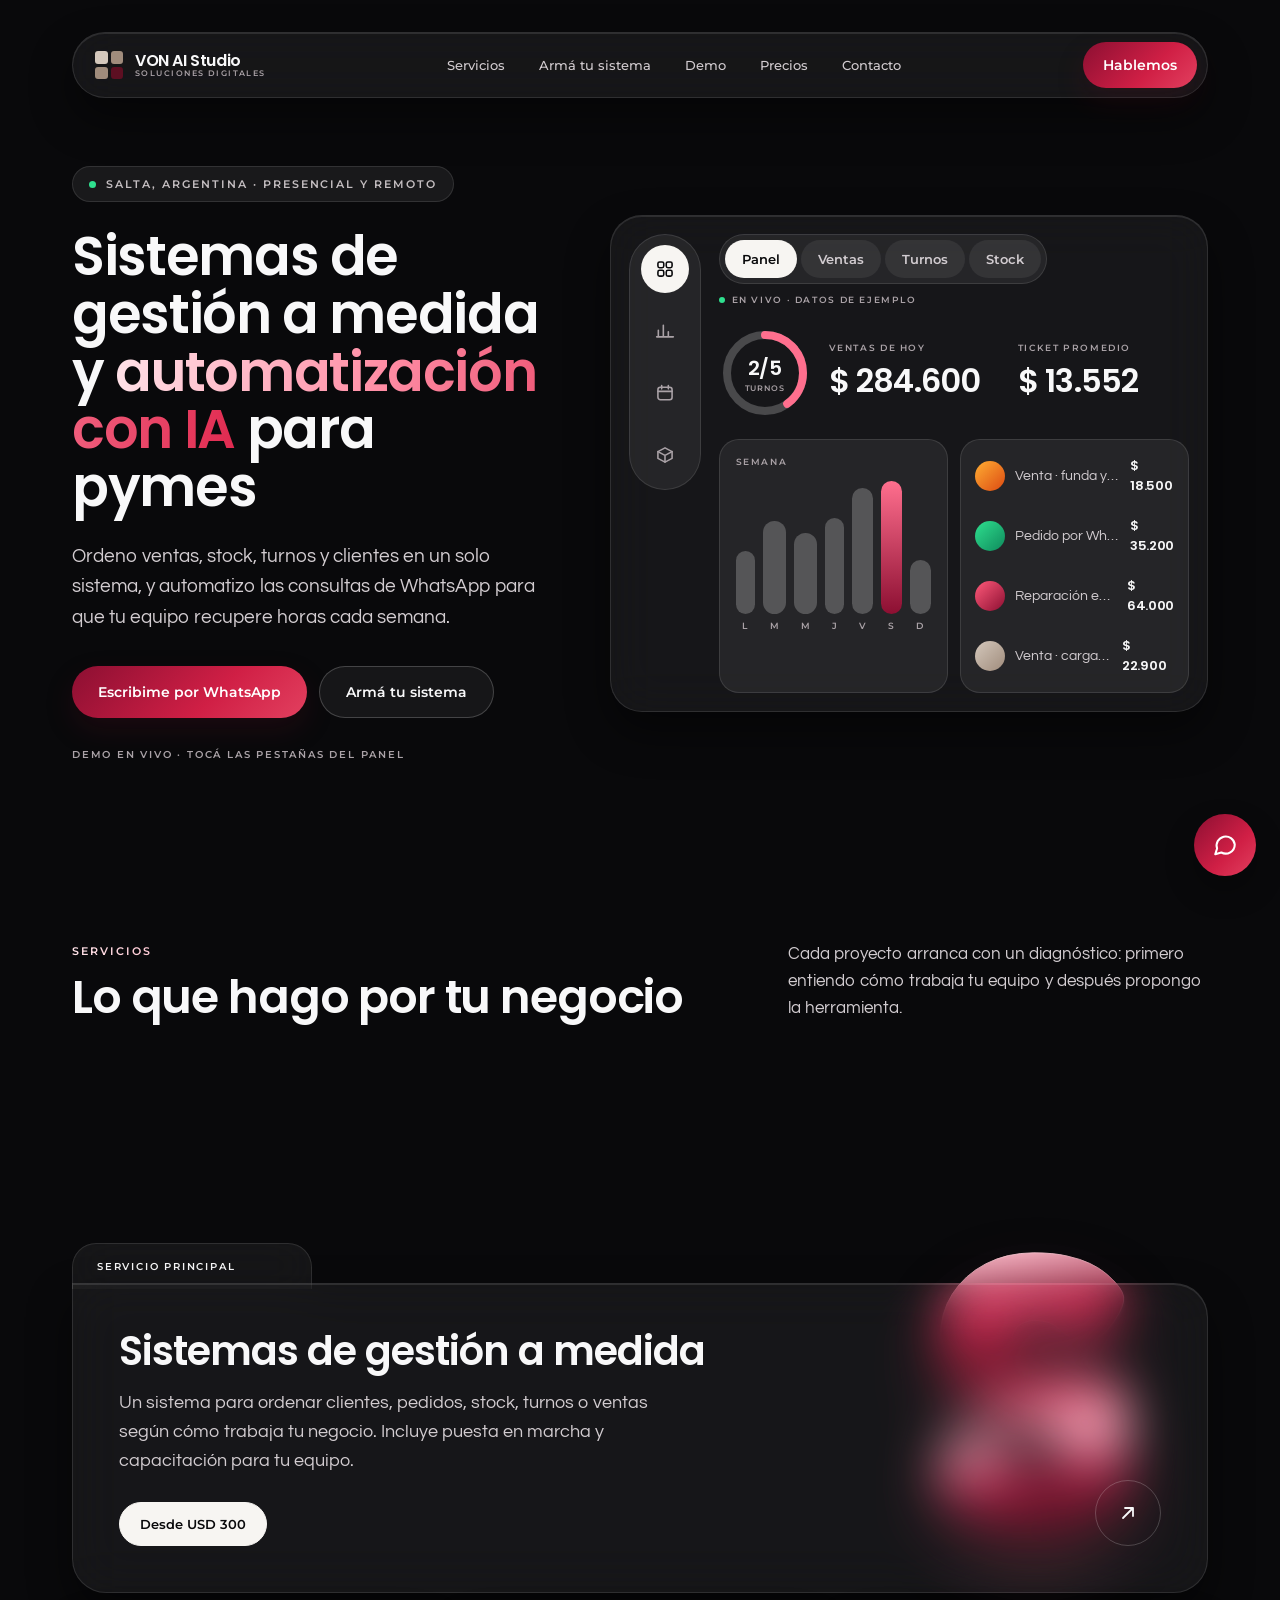
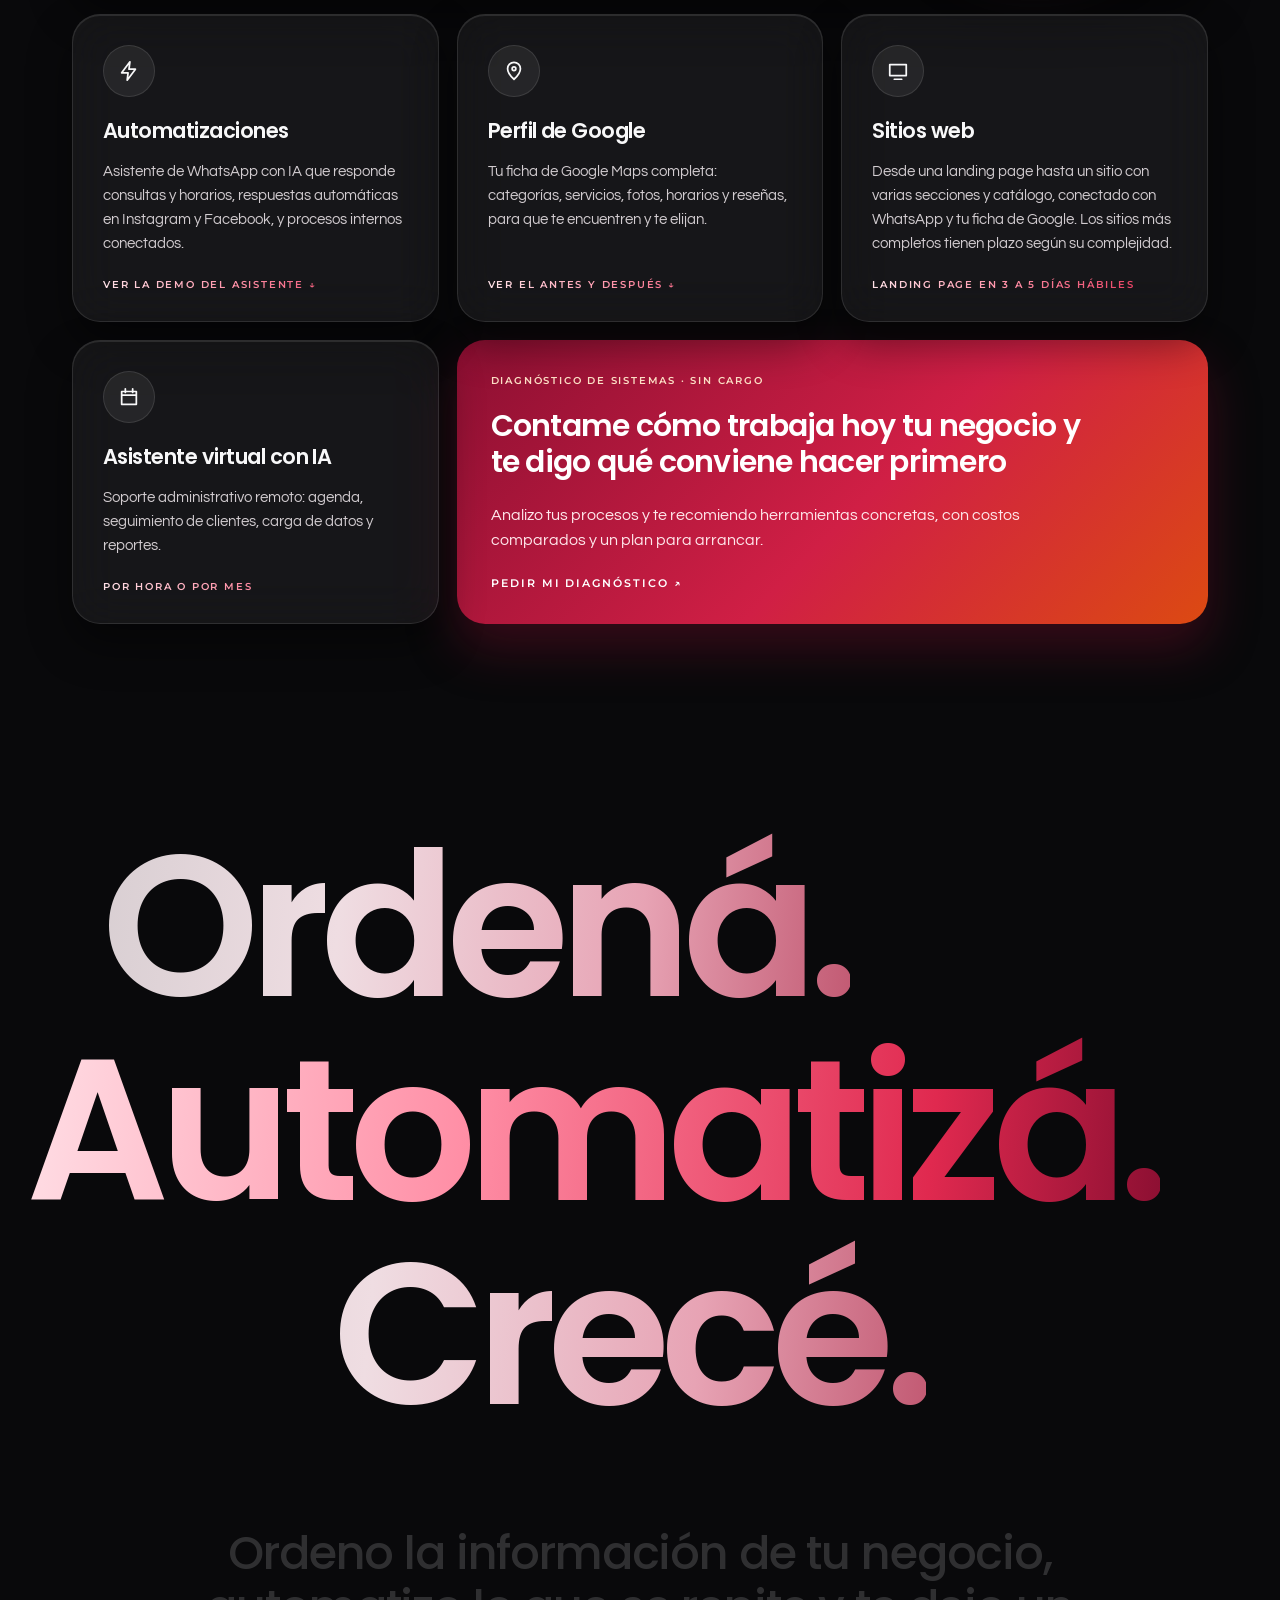
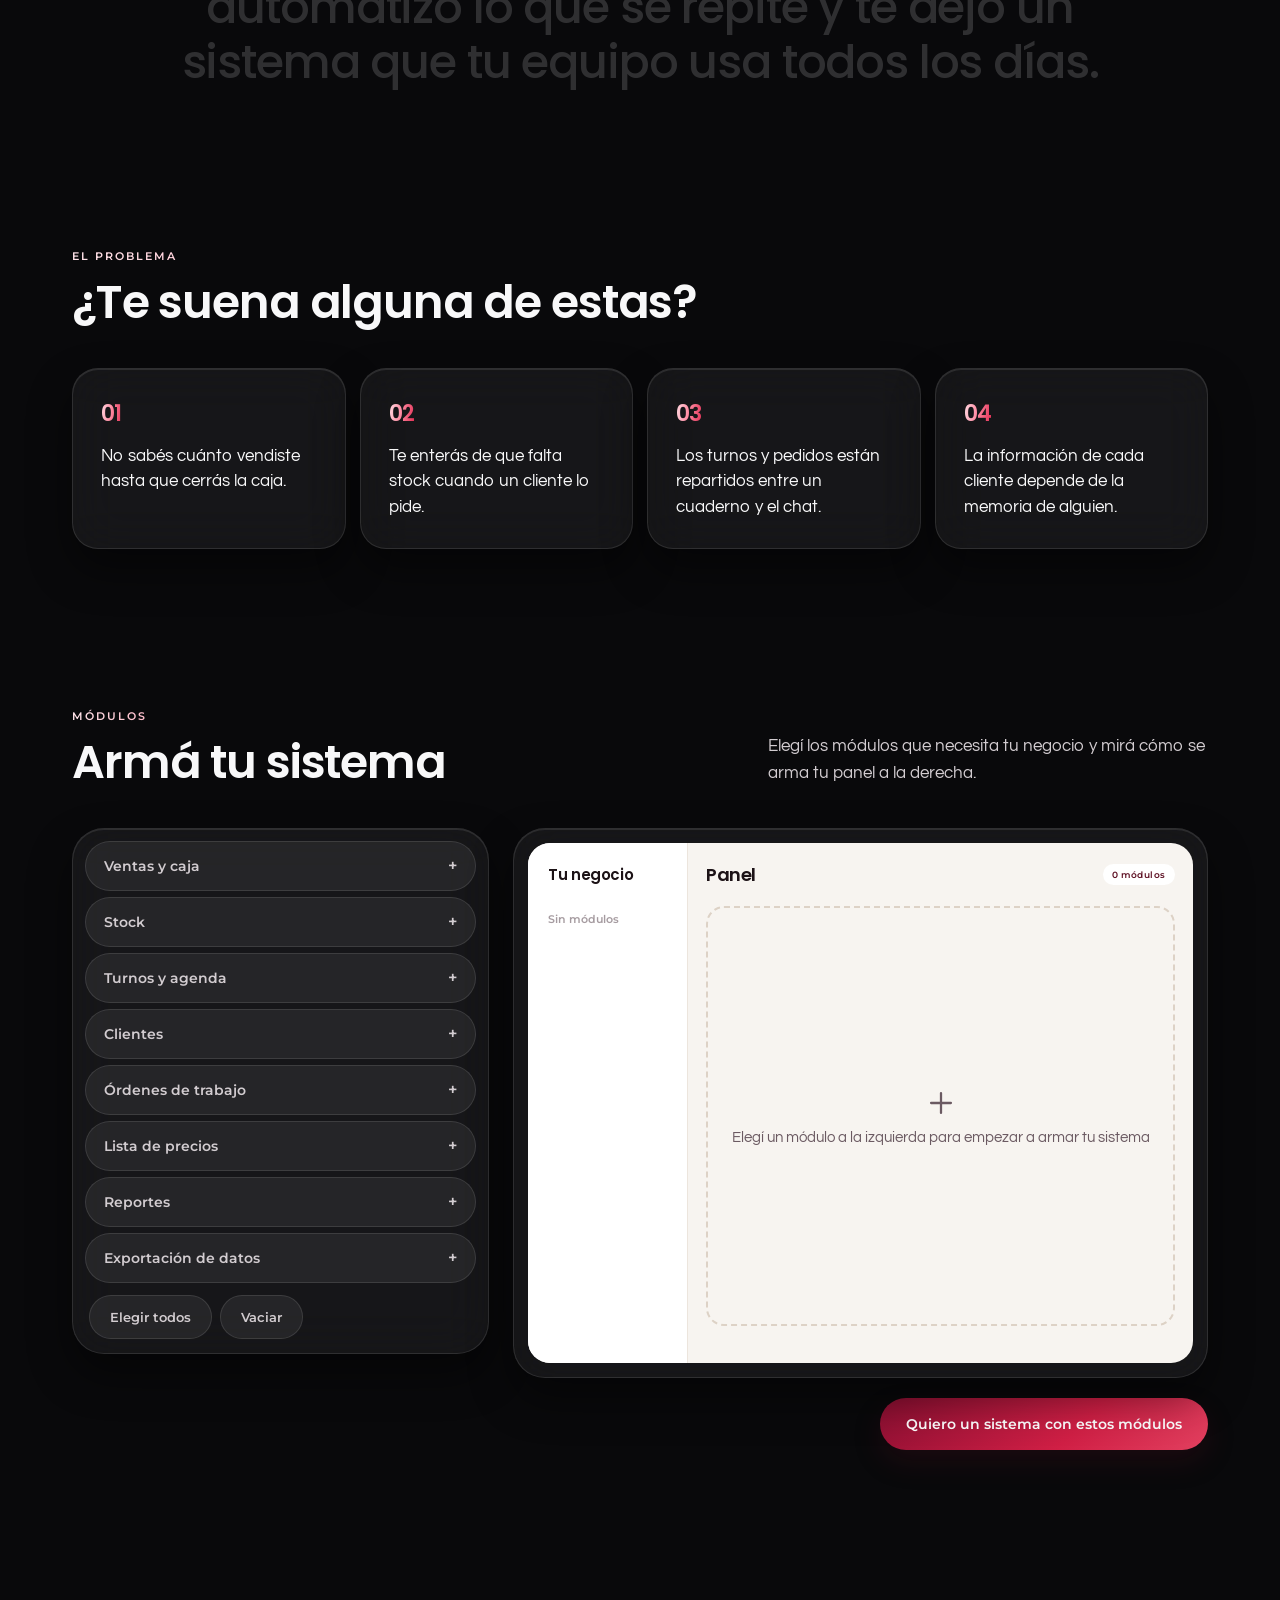
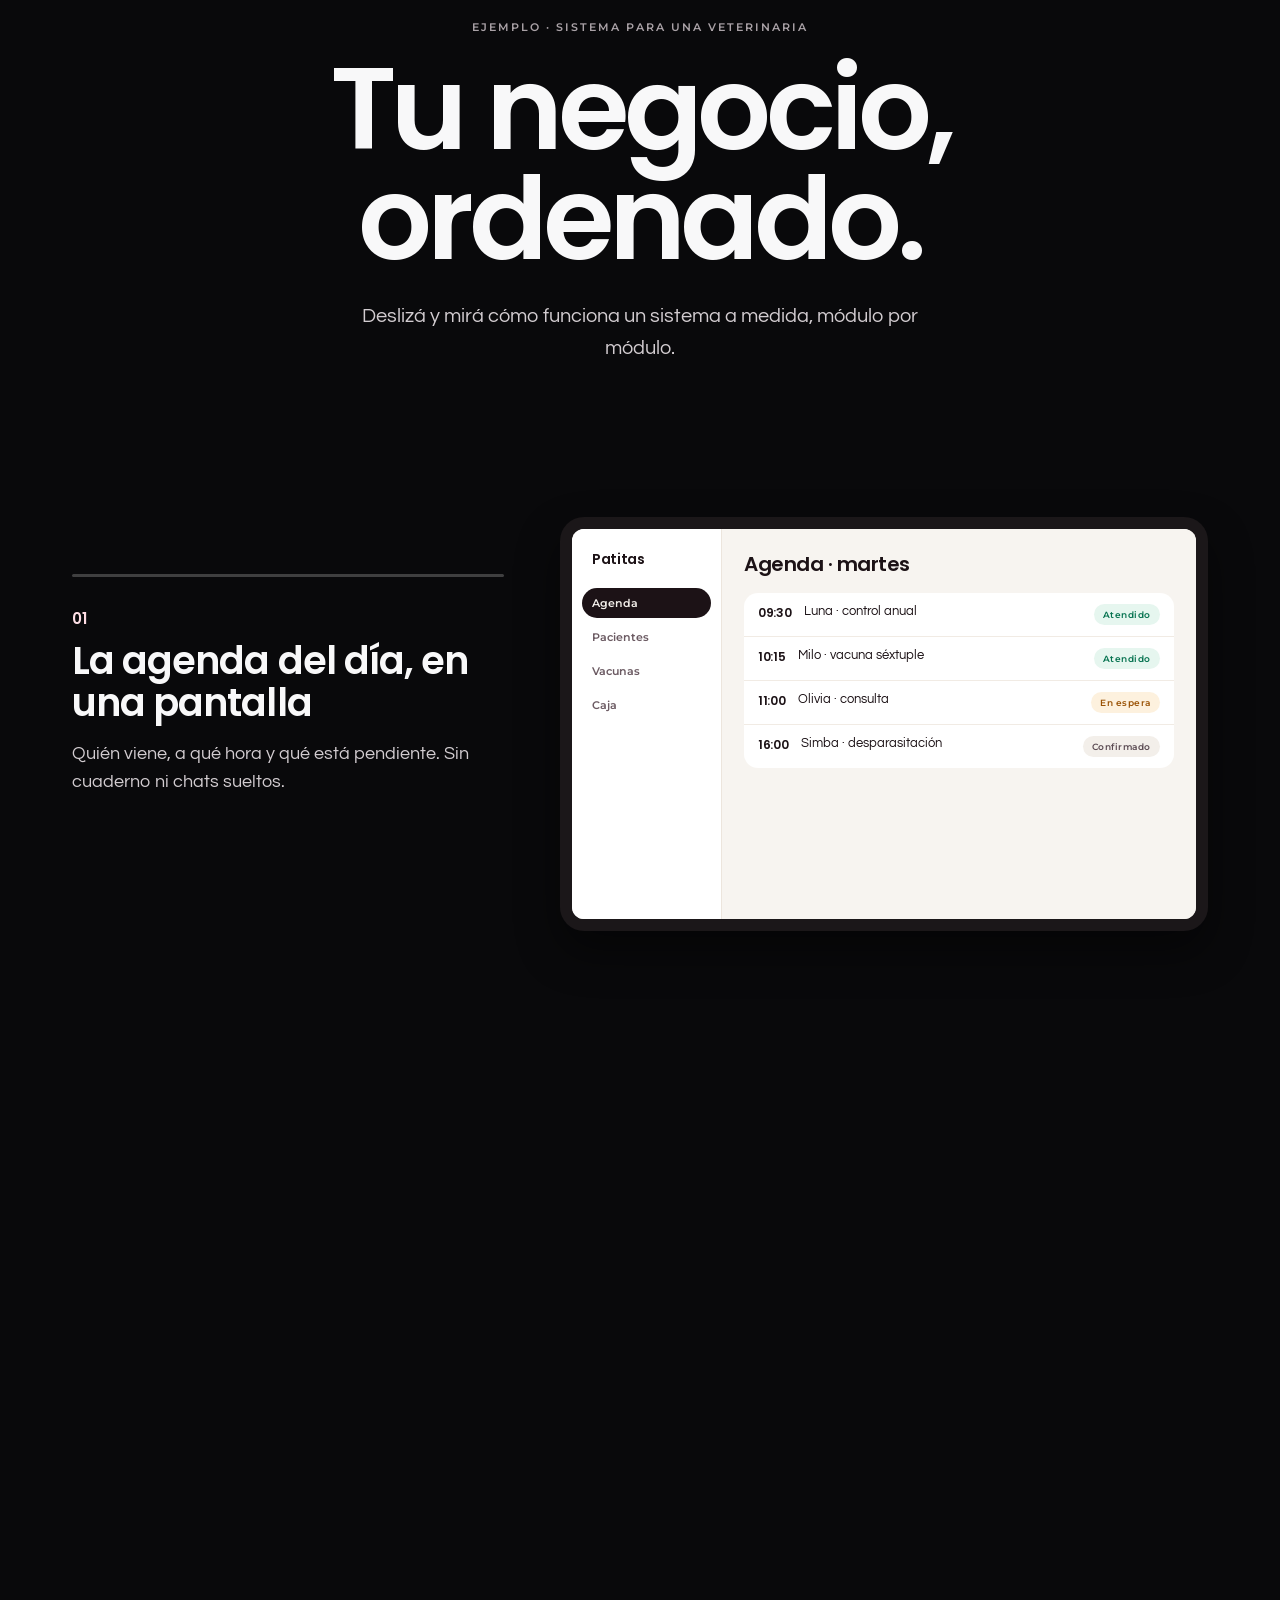
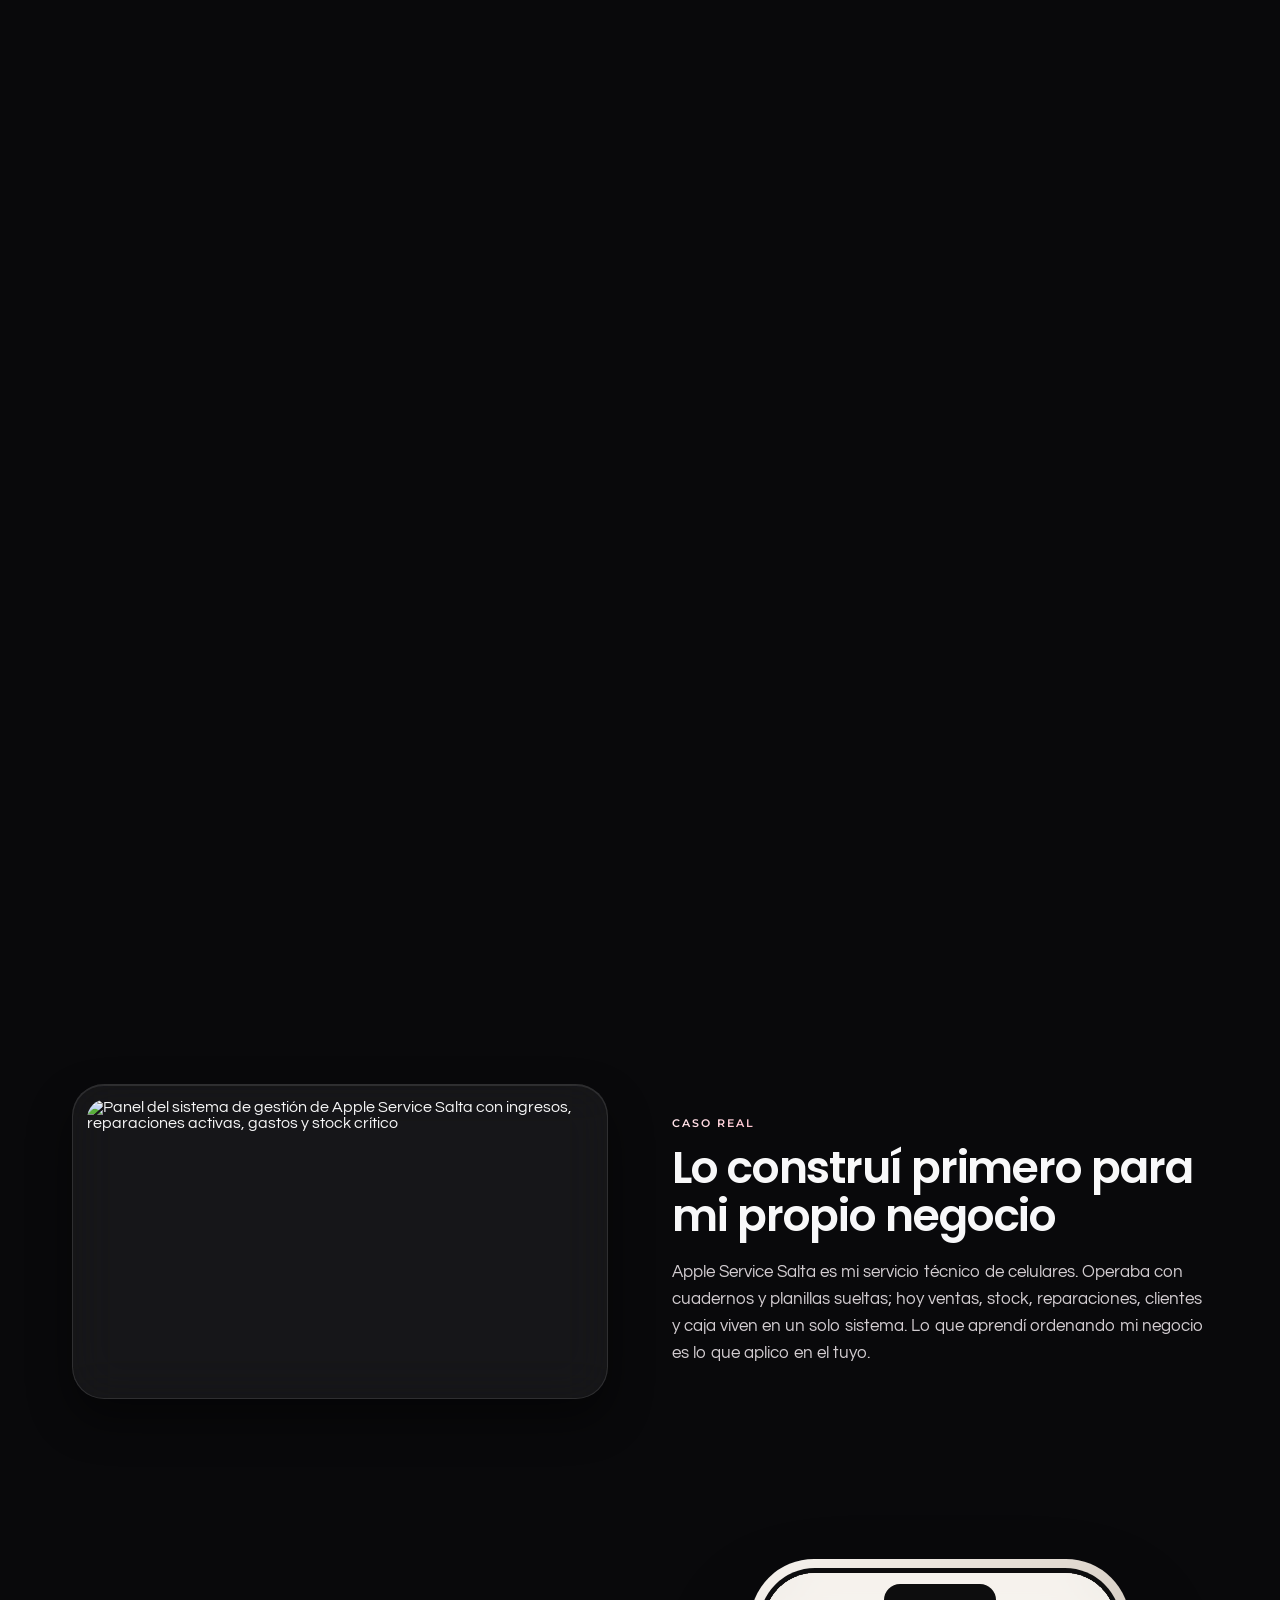
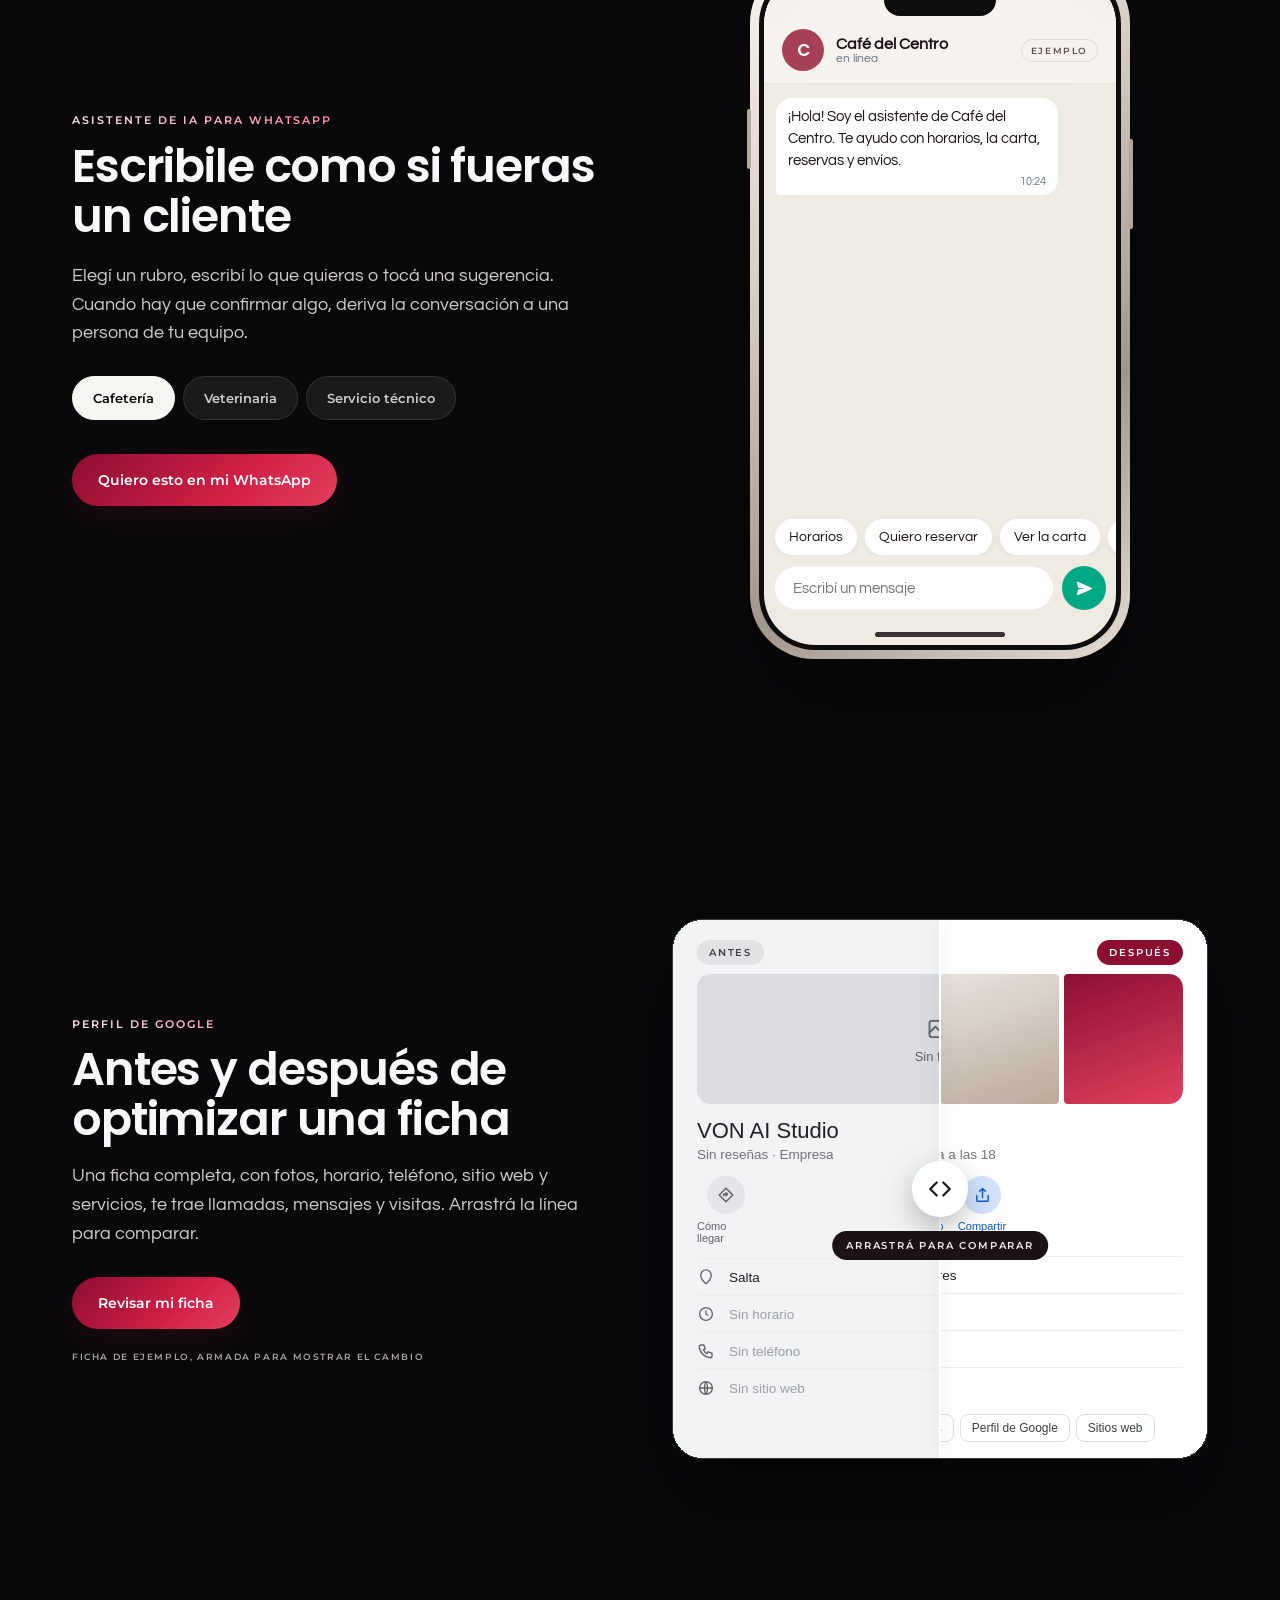
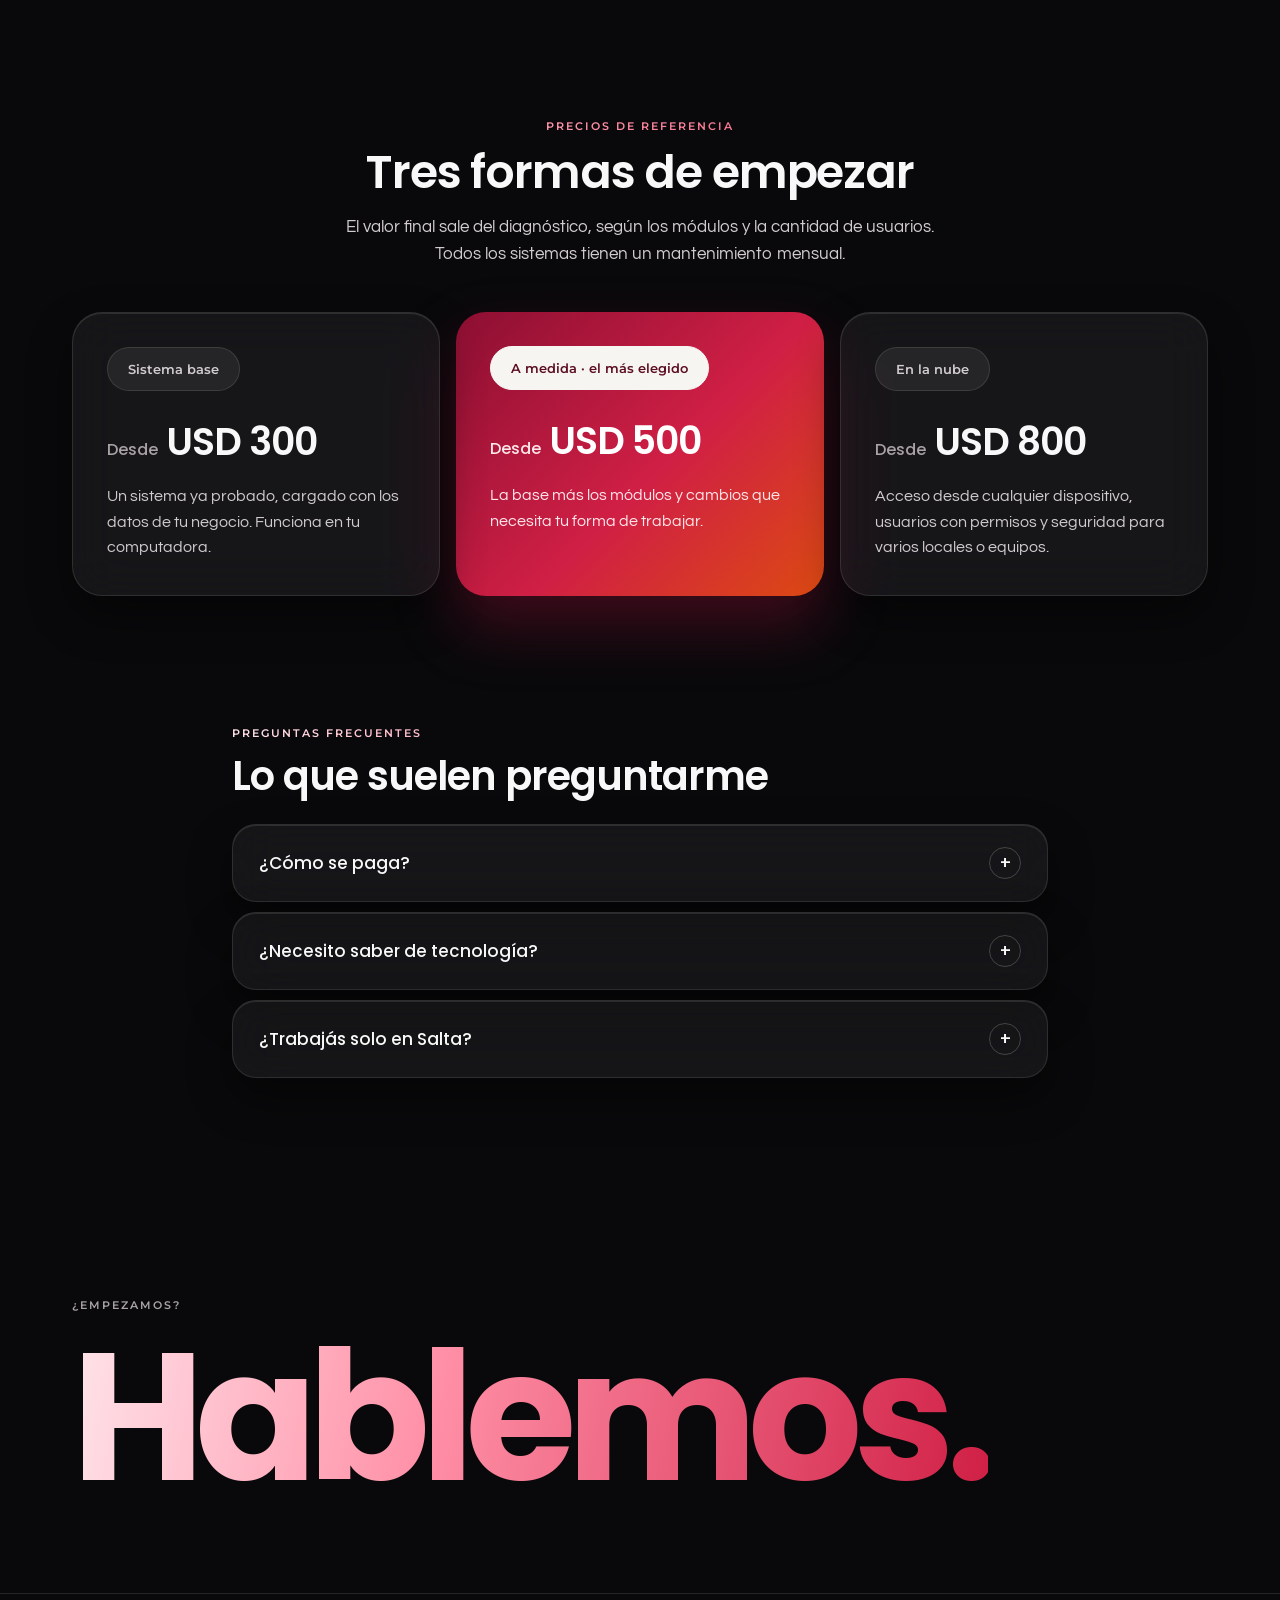
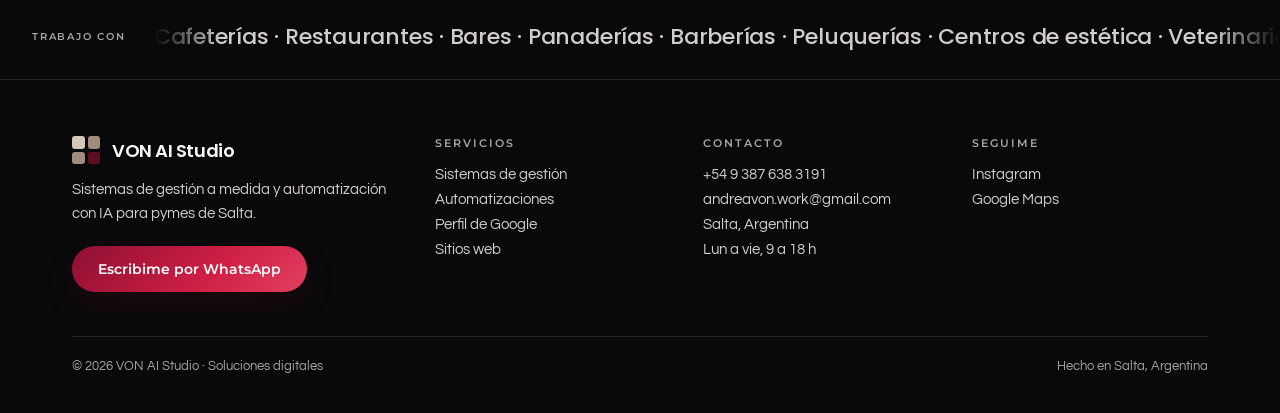
==== commit e838e8e7: "Sistemas: captura de VON AI Studio y casos reales; corrige imagen estirada" ====
--- a/sitio/index.html
+++ b/sitio/index.html
@@ -202,7 +202,7 @@
 <script type="application/ld+json">{"@context":"https://schema.org","@type":"ProfessionalService","@id":"https://vonaistudio.com/#negocio","name":"VON AI Studio","description":"Sistemas de gestión a medida, automatización con IA y presencia en Google para pymes de Salta.","url":"https://vonaistudio.com/","image":"https://vonaistudio.com/og-image.png","logo":"https://vonaistudio.com/apple-touch-icon.png","telephone":"+54 9 387 638 3191","email":"andreavon.work@gmail.com","address":{"@type":"PostalAddress","addressLocality":"Salta","addressRegion":"Salta","addressCountry":"AR"},"areaServed":[{"@type":"City","name":"Salta"},{"@type":"Country","name":"Argentina"}],"hasMap":"https://maps.google.com/?cid=16941088603117214712","sameAs":["https://instagram.com/vonaistudio","https://maps.google.com/?cid=16941088603117214712"],"openingHoursSpecification":[{"@type":"OpeningHoursSpecification","dayOfWeek":["Monday","Tuesday","Wednesday","Thursday","Friday"],"opens":"09:00","closes":"18:00"}],"priceRange":"USD 300+"}</script>
 </head>
 <body>
-<div id="app"><div class="theme-dark"><div class="page"><canvas class="bgfx" aria-hidden="true"></canvas><div class="content"><header style="position: sticky; top: 16px; z-index: 50; padding-top: 16px"><div class="wrap"><div class="glass" style="border-radius: 999px; height: 66px; padding: 0 10px 0 22px; display: flex; align-items: center; justify-content: space-between"><a href="#inicio" style="text-decoration: none; color: var(--fg); display: flex; align-items: center; gap: 12px"><span style="width: 28px; height: 28px; display: grid; grid-template-columns: repeat(2,minmax(0,1fr)); gap: 3px"><span style="border-radius: 3px; background: #d4c8bc"></span><span style="border-radius: 3px; background: #a08c7c"></span><span style="border-radius: 3px; background: #a08c7c"></span><span style="border-radius: 3px; background: #5d0f22"></span></span><span style="display: flex; flex-direction: column; line-height: 1.1"><span class="t" style="font-size: 16px">VON AI Studio</span><span class="lbl" style="font-size: 8px">Soluciones digitales</span></span></a><nav class="nav-links" aria-label="Principal" style="display: flex; gap: 2px"><a class="nav-link" href="#servicios">Servicios</a><a class="nav-link" href="#modulos">Armá tu sistema</a><a class="nav-link" href="#demo">Demo</a><a class="nav-link" href="#precios">Precios</a><a class="nav-link" href="#contacto">Contacto</a></nav><a class="btn btn-main" href="https://wa.me/5493876383191?text=Hola%20Andrea%2C%20vi%20tu%20web%20y%20quiero%20hacer%20una%20consulta." style="min-height: 46px; padding: 0 20px">Hablemos</a></div></div></header><section id="inicio" class="band " style="position: relative; padding: 84px 0 120px"><div class="wrap hero-grid"><div class="rise"><span class="glass-2 lbl" style="display: inline-flex; align-items: center; gap: 10px; padding: 10px 16px; border-radius: 999px; color: #c4bec1; font-size: 11px"><span class="live" style="width: 7px; height: 7px; border-radius: 50%; background: #2fe08f"></span>Salta, Argentina · presencial y remoto</span><h1 class="t h1" style="margin: 26px 0 0; font-size: 54px; line-height: 1.07">Sistemas de gestión a medida y <span class="acc">automatización con IA</span> para pymes</h1><p style="margin: 24px 0 0; font-size: 19px; line-height: 1.6; color: var(--fg2); max-width: 500px">Ordeno ventas, stock, turnos y clientes en un solo sistema, y automatizo las consultas de WhatsApp para que tu equipo recupere horas cada semana.</p><div style="display: flex; flex-wrap: wrap; gap: 12px; margin-top: 34px"><a class="btn btn-main" href="https://wa.me/5493876383191?text=Hola%20Andrea%2C%20vi%20tu%20web%20y%20quiero%20hacer%20una%20consulta.">Escribime por WhatsApp</a><a class="btn btn-glass" href="#modulos">Armá tu sistema</a></div><p class="lbl" style="margin: 30px 0 0; font-size: 10px; display: flex; align-items: center; gap: 8px">Demo en vivo · tocá las pestañas del panel</p></div><div class="glass" style="position: relative; padding: 18px; border-radius: 32px"><div class="dash"><div class="side-nav glass-2" style="border-radius: 999px; padding: 10px 11px; display: flex; flex-direction: column; align-items: center; gap: 14px; align-self: start"><button type="button" class="navbtn navbtn-on" aria-label="Panel"><svg width="20" height="20" viewBox="0 0 24 24" fill="none" stroke="currentColor" stroke-width="1.9" stroke-linecap="round" stroke-linejoin="round" aria-hidden="true"><rect x="3.5" y="3.5" width="7" height="7" rx="2"></rect><rect x="13.5" y="3.5" width="7" height="7" rx="2"></rect><rect x="3.5" y="13.5" width="7" height="7" rx="2"></rect><rect x="13.5" y="13.5" width="7" height="7" rx="2"></rect></svg></button><button type="button" class="navbtn" aria-label="Ventas"><svg width="20" height="20" viewBox="0 0 24 24" fill="none" stroke="currentColor" stroke-width="1.9" stroke-linecap="round" stroke-linejoin="round" aria-hidden="true"><path d="M4 19V11M10 19V5M16 19v-6M22 19H2"></path></svg></button><button type="button" class="navbtn" aria-label="Turnos"><svg width="20" height="20" viewBox="0 0 24 24" fill="none" stroke="currentColor" stroke-width="1.9" stroke-linecap="round" stroke-linejoin="round" aria-hidden="true"><rect x="3.5" y="5" width="17" height="15" rx="3"></rect><path d="M3.5 10h17M8 3v4M16 3v4"></path></svg></button><button type="button" class="navbtn" aria-label="Stock"><svg width="20" height="20" viewBox="0 0 24 24" fill="none" stroke="currentColor" stroke-width="1.9" stroke-linecap="round" stroke-linejoin="round" aria-hidden="true"><path d="M3.5 8L12 3.5 20.5 8v8L12 20.5 3.5 16z"></path><path d="M3.5 8L12 12.5 20.5 8M12 12.5v8"></path></svg></button></div><div style="min-width: 0"><div style="display: flex; align-items: center; justify-content: space-between; gap: 10px; flex-wrap: wrap"><div role="tablist" aria-label="Vistas del panel" class="glass-2" style="border-radius: 999px; padding: 5px; display: flex; gap: 4px; overflow-x: auto; max-width: 100%"><button type="button" role="tab" aria-selected="true" class="pill pill-on" style="min-height: 38px; padding: 0 16px; border-color: transparent">Panel</button><button type="button" role="tab" aria-selected="false" class="pill" style="min-height: 38px; padding: 0 16px; border-color: transparent">Ventas</button><button type="button" role="tab" aria-selected="false" class="pill" style="min-height: 38px; padding: 0 16px; border-color: transparent">Turnos</button><button type="button" role="tab" aria-selected="false" class="pill" style="min-height: 38px; padding: 0 16px; border-color: transparent">Stock</button></div><span class="lbl" style="font-size: 9px; display: flex; align-items: center; gap: 7px"><span class="live" style="width: 6px; height: 6px; border-radius: 50%; background: var(--ok)"></span>En vivo · datos de ejemplo</span></div><div class="kpis" style="margin-top: 22px"><div class="ring" style="position: relative; width: 92px; height: 92px"><svg width="92" height="92" viewBox="0 0 92 92" aria-hidden="true"><circle cx="46" cy="46" r="38" fill="none" stroke="var(--bar)" stroke-width="8"></circle><circle cx="46" cy="46" r="38" fill="none" stroke="var(--acc)" stroke-width="8" stroke-linecap="round" stroke-dasharray="95.5 238.8" transform="rotate(-90 46 46)" style="transition: stroke-dasharray .9s ease"></circle></svg><div style="position: absolute; inset: 0; display: flex; flex-direction: column; align-items: center; justify-content: center"><span class="t" style="font-size: 20px">2/5</span><span class="lbl" style="font-size: 8px; letter-spacing: .1em">turnos</span></div></div><div><div class="lbl" style="font-size: 9px">Ventas de hoy</div><div class="t" style="font-size: 32px; margin-top: 4px">$ 284.600</div></div><div><div class="lbl" style="font-size: 9px">Ticket promedio</div><div class="t" style="font-size: 32px; margin-top: 4px">$ 13.552</div></div></div><div style="margin-top: 20px; min-height: 250px"><div style="display: grid; grid-template-columns: minmax(0,1fr) minmax(0,1fr); gap: 12px"><div class="glass-2" style="padding: 16px"><div class="lbl" style="font-size: 9px">Semana</div><div style="display: flex; align-items: flex-end; gap: 8px; height: 150px; margin-top: 14px"><div style="flex-grow: 1; height: 100%; display: flex; flex-direction: column; justify-content: flex-end; align-items: center; gap: 6px"><div class="bar" style="width: 100%; border-radius: 999px; background: var(--bar); height: 42%"></div><span class="lbl" style="font-size: 9px; letter-spacing: .06em">L</span></div><div style="flex-grow: 1; height: 100%; display: flex; flex-direction: column; justify-content: flex-end; align-items: center; gap: 6px"><div class="bar" style="width: 100%; border-radius: 999px; background: var(--bar); height: 62%"></div><span class="lbl" style="font-size: 9px; letter-spacing: .06em">M</span></div><div style="flex-grow: 1; height: 100%; display: flex; flex-direction: column; justify-content: flex-end; align-items: center; gap: 6px"><div class="bar" style="width: 100%; border-radius: 999px; background: var(--bar); height: 54%"></div><span class="lbl" style="font-size: 9px; letter-spacing: .06em">M</span></div><div style="flex-grow: 1; height: 100%; display: flex; flex-direction: column; justify-content: flex-end; align-items: center; gap: 6px"><div class="bar" style="width: 100%; border-radius: 999px; background: var(--bar); height: 64%"></div><span class="lbl" style="font-size: 9px; letter-spacing: .06em">J</span></div><div style="flex-grow: 1; height: 100%; display: flex; flex-direction: column; justify-content: flex-end; align-items: center; gap: 6px"><div class="bar" style="width: 100%; border-radius: 999px; background: var(--bar); height: 84%"></div><span class="lbl" style="font-size: 9px; letter-spacing: .06em">V</span></div><div style="flex-grow: 1; height: 100%; display: flex; flex-direction: column; justify-content: flex-end; align-items: center; gap: 6px"><div class="bar" style="width: 100%; border-radius: 999px; background: var(--barhi); height: 100%"></div><span class="lbl" style="font-size: 9px; letter-spacing: .06em">S</span></div><div style="flex-grow: 1; height: 100%; display: flex; flex-direction: column; justify-content: flex-end; align-items: center; gap: 6px"><div class="bar" style="width: 100%; border-radius: 999px; background: var(--bar); height: 36%"></div><span class="lbl" style="font-size: 9px; letter-spacing: .06em">D</span></div></div></div><div class="glass-2" style="padding: 6px 0; overflow: hidden"><div class="row-in" style="display: flex; align-items: center; gap: 10px; padding: 10px 14px; font-size: 14px"><span style="width: 30px; height: 30px; flex-shrink: 0; border-radius: 50%; background: linear-gradient(135deg,#ffae33,#dc4a12)"></span><span style="flex-grow: 1; min-width: 0; white-space: nowrap; overflow: hidden; text-overflow: ellipsis; color: var(--fg2)">Venta · funda y vidrio</span><span class="t" style="font-size: 13px">$ 18.500</span></div><div class="row-in" style="display: flex; align-items: center; gap: 10px; padding: 10px 14px; font-size: 14px"><span style="width: 30px; height: 30px; flex-shrink: 0; border-radius: 50%; background: linear-gradient(135deg,#2fe08f,#0f8a5c)"></span><span style="flex-grow: 1; min-width: 0; white-space: nowrap; overflow: hidden; text-overflow: ellipsis; color: var(--fg2)">Pedido por WhatsApp</span><span class="t" style="font-size: 13px">$ 35.200</span></div><div class="row-in" style="display: flex; align-items: center; gap: 10px; padding: 10px 14px; font-size: 14px"><span style="width: 30px; height: 30px; flex-shrink: 0; border-radius: 50%; background: linear-gradient(135deg,#ff5a7a,#8c0f32)"></span><span style="flex-grow: 1; min-width: 0; white-space: nowrap; overflow: hidden; text-overflow: ellipsis; color: var(--fg2)">Reparación entregada</span><span class="t" style="font-size: 13px">$ 64.000</span></div><div class="row-in" style="display: flex; align-items: center; gap: 10px; padding: 10px 14px; font-size: 14px"><span style="width: 30px; height: 30px; flex-shrink: 0; border-radius: 50%; background: linear-gradient(135deg,#d4c8bc,#a08c7c)"></span><span style="flex-grow: 1; min-width: 0; white-space: nowrap; overflow: hidden; text-overflow: ellipsis; color: var(--fg2)">Venta · cargador</span><span class="t" style="font-size: 13px">$ 22.900</span></div></div></div></div></div></div></div></div></section><section class="band " id="servicios" style="padding: 60px 0 120px"><div class="wrap"><div class="rise" style="display: flex; flex-wrap: wrap; justify-content: space-between; align-items: flex-end; gap: 24px"><div><div class="lbl acc">Servicios</div><h2 class="t h2" style="margin: 14px 0 0; font-size: 46px; line-height: 1.1">Lo que hago por tu negocio</h2></div><p style="margin: 0; max-width: 420px; font-size: 17px; line-height: 1.6; color: var(--fg2)">Cada proyecto arranca con un diagnóstico: primero entiendo cómo trabaja tu equipo y después propongo la herramienta.</p></div><a href="/sistemas-de-gestion-salta" class="folder" style="display: block; margin-top: 260px; text-decoration: none; color: var(--fg); transform: perspective(1400px) rotateX(0.00deg) rotateY(0.00deg)"><div class="balloon-wrap" aria-hidden="true"><span class="balloon">S</span></div><div class="folder-tab" style="z-index: 2"><span class="lbl" style="font-size: 10px; color: var(--fg)">Servicio principal</span></div><div class="folder-body"><div><h3 class="t" style="margin: 0; font-size: 40px; line-height: 1.08">Sistemas de gestión a medida</h3><p style="margin: 16px 0 0; font-size: 18px; line-height: 1.6; color: var(--fg2); max-width: 560px">Un sistema para ordenar clientes, pedidos, stock, turnos o ventas según cómo trabaja tu negocio. Incluye puesta en marcha y capacitación para tu equipo.</p><span class="pill pill-on" style="margin-top: 26px; cursor: inherit">Desde USD 300</span></div><span style="width: 66px; height: 66px; border-radius: 50%; border: 1px solid var(--line2); display: flex; align-items: center; justify-content: center" aria-hidden="true"><svg width="24" height="24" viewBox="0 0 24 24" fill="none" stroke="currentColor" stroke-width="1.8" stroke-linecap="round" stroke-linejoin="round"><path d="M7 17L17 7M9 7h8v8"></path></svg></span></div></a><div class="svc-grid" style="margin-top: 22px"><a href="#asistente" class="glass lift" style="text-decoration: none; color: var(--fg); padding: 30px; display: flex; flex-direction: column; gap: 14px"><span style="width: 52px; height: 52px; border-radius: 50%; background: var(--glass2); border: 1px solid var(--line); display: flex; align-items: center; justify-content: center" aria-hidden="true"><svg width="22" height="22" viewBox="0 0 24 24" fill="none" stroke="currentColor" stroke-width="1.9" stroke-linecap="round" stroke-linejoin="round"><path d="M13 2L4 14h7l-1 8 9-12h-7z"></path></svg></span><h3 class="t" style="margin: 4px 0 0; font-size: 21px">Automatizaciones</h3><p style="margin: 0; font-size: 15px; line-height: 1.6; color: var(--fg2)">Asistente de WhatsApp con IA que responde consultas y horarios, respuestas automáticas en Instagram y Facebook, y procesos internos conectados.</p><span class="lbl acc" style="margin-top: auto; padding-top: 8px; font-size: 10px">Ver la demo del asistente ↓</span></a><a href="#ficha" class="glass lift" style="text-decoration: none; color: var(--fg); padding: 30px; display: flex; flex-direction: column; gap: 14px"><span style="width: 52px; height: 52px; border-radius: 50%; background: var(--glass2); border: 1px solid var(--line); display: flex; align-items: center; justify-content: center" aria-hidden="true"><svg width="22" height="22" viewBox="0 0 24 24" fill="none" stroke="currentColor" stroke-width="1.9" stroke-linecap="round" stroke-linejoin="round"><path d="M12 21s-7-6.2-7-11.5a7 7 0 0 1 14 0C19 14.8 12 21 12 21zM12 7.5a2 2 0 1 0 0 4 2 2 0 0 0 0-4z"></path></svg></span><h3 class="t" style="margin: 4px 0 0; font-size: 21px">Perfil de Google</h3><p style="margin: 0; font-size: 15px; line-height: 1.6; color: var(--fg2)">Tu ficha de Google Maps completa: categorías, servicios, fotos, horarios y reseñas, para que te encuentren y te elijan.</p><span class="lbl acc" style="margin-top: auto; padding-top: 8px; font-size: 10px">Ver el antes y después ↓</span></a><a href="https://wa.me/5493876383191?text=Hola%20Andrea%2C%20quiero%20consultar%20por%20una%20p%C3%A1gina%20web." class="glass lift" style="text-decoration: none; color: var(--fg); padding: 30px; display: flex; flex-direction: column; gap: 14px"><span style="width: 52px; height: 52px; border-radius: 50%; background: var(--glass2); border: 1px solid var(--line); display: flex; align-items: center; justify-content: center" aria-hidden="true"><svg width="22" height="22" viewBox="0 0 24 24" fill="none" stroke="currentColor" stroke-width="1.9" stroke-linecap="round" stroke-linejoin="round"><path d="M3 5h18v12H3zM8 21h8"></path></svg></span><h3 class="t" style="margin: 4px 0 0; font-size: 21px">Sitios web</h3><p style="margin: 0; font-size: 15px; line-height: 1.6; color: var(--fg2)">Desde una landing page hasta un sitio con varias secciones y catálogo, conectado con WhatsApp y tu ficha de Google. Los sitios más completos tienen plazo según su complejidad.</p><span class="lbl acc" style="margin-top: auto; padding-top: 8px; font-size: 10px">Landing page en 3 a 5 días hábiles</span></a><a href="https://wa.me/5493876383191?text=Hola%20Andrea%2C%20quiero%20consultar%20por%20el%20asistente%20virtual." class="glass lift" style="text-decoration: none; color: var(--fg); padding: 30px; display: flex; flex-direction: column; gap: 14px"><span style="width: 52px; height: 52px; border-radius: 50%; background: var(--glass2); border: 1px solid var(--line); display: flex; align-items: center; justify-content: center" aria-hidden="true"><svg width="22" height="22" viewBox="0 0 24 24" fill="none" stroke="currentColor" stroke-width="1.9" stroke-linecap="round" stroke-linejoin="round"><path d="M4 6h16v14H4zM4 10h16M8 3v4M16 3v4"></path></svg></span><h3 class="t" style="margin: 4px 0 0; font-size: 21px">Asistente virtual con IA</h3><p style="margin: 0; font-size: 15px; line-height: 1.6; color: var(--fg2)">Soporte administrativo remoto: agenda, seguimiento de clientes, carga de datos y reportes.</p><span class="lbl acc" style="margin-top: auto; padding-top: 8px; font-size: 10px">Por hora o por mes</span></a><a href="https://wa.me/5493876383191?text=Hola%20Andrea%2C%20quiero%20pedir%20el%20diagn%C3%B3stico%20de%20sistemas%20sin%20cargo." class="lift svc-wide" style="text-decoration: none; color: #fff; padding: 34px; border-radius: 28px; background: var(--hl); display: flex; flex-direction: column; justify-content: space-between; gap: 16px; box-shadow: 0 24px 50px rgba(140,15,50,.35)"><span class="lbl" style="font-size: 10px; color: #ffe1c7">Diagnóstico de sistemas · sin cargo</span><span class="t" style="font-size: 30px; line-height: 1.18; max-width: 620px">Contame cómo trabaja hoy tu negocio y te digo qué conviene hacer primero</span><span style="font-size: 16px; line-height: 1.6; color: #ffe8ec; max-width: 600px">Analizo tus procesos y te recomiendo herramientas concretas, con costos comparados y un plan para arrancar.</span><span class="lbl" style="font-size: 11px; color: #fff">Pedir mi diagnóstico ↗</span></a></div></div></section><section class="band  xw" aria-label="Ordená, automatizá, crecé" style="padding: 80px 0 120px"><div class="xw-line" style="padding-left: 8vw">Ordená.</div><div class="xw-line xw-acc" style="padding-left: 2vw">Automatizá.</div><div class="xw-line" style="padding-left: 26vw">Crecé.</div><div class="wrap" style="margin-top: 90px"><p class="reveal t" style="margin: 0 auto; max-width: 980px; text-align: center; font-size: 46px; line-height: 1.18; font-weight: 500"><span style="display: inline; opacity: clamp(.16, calc(var(--rv) * 27 - 0), 1)">Ordeno </span><span style="display: inline; opacity: clamp(.16, calc(var(--rv) * 27 - 1), 1)">la </span><span style="display: inline; opacity: clamp(.16, calc(var(--rv) * 27 - 2), 1)">información </span><span style="display: inline; opacity: clamp(.16, calc(var(--rv) * 27 - 3), 1)">de </span><span style="display: inline; opacity: clamp(.16, calc(var(--rv) * 27 - 4), 1)">tu </span><span style="display: inline; opacity: clamp(.16, calc(var(--rv) * 27 - 5), 1)">negocio, </span><span style="display: inline; opacity: clamp(.16, calc(var(--rv) * 27 - 6), 1)">automatizo </span><span style="display: inline; opacity: clamp(.16, calc(var(--rv) * 27 - 7), 1)">lo </span><span style="display: inline; opacity: clamp(.16, calc(var(--rv) * 27 - 8), 1)">que </span><span style="display: inline; opacity: clamp(.16, calc(var(--rv) * 27 - 9), 1)">se </span><span style="display: inline; opacity: clamp(.16, calc(var(--rv) * 27 - 10), 1)">repite </span><span style="display: inline; opacity: clamp(.16, calc(var(--rv) * 27 - 11), 1)">y </span><span style="display: inline; opacity: clamp(.16, calc(var(--rv) * 27 - 12), 1)">te </span><span style="display: inline; opacity: clamp(.16, calc(var(--rv) * 27 - 13), 1)">dejo </span><span style="display: inline; opacity: clamp(.16, calc(var(--rv) * 27 - 14), 1)">un </span><span style="display: inline; opacity: clamp(.16, calc(var(--rv) * 27 - 15), 1)">sistema </span><span style="display: inline; opacity: clamp(.16, calc(var(--rv) * 27 - 16), 1)">que </span><span style="display: inline; opacity: clamp(.16, calc(var(--rv) * 27 - 17), 1)">tu </span><span style="display: inline; opacity: clamp(.16, calc(var(--rv) * 27 - 18), 1)">equipo </span><span style="display: inline; opacity: clamp(.16, calc(var(--rv) * 27 - 19), 1)">usa </span><span style="display: inline; opacity: clamp(.16, calc(var(--rv) * 27 - 20), 1)">todos </span><span style="display: inline; opacity: clamp(.16, calc(var(--rv) * 27 - 21), 1)">los </span><span style="display: inline; opacity: clamp(.16, calc(var(--rv) * 27 - 22), 1)">días. </span></p></div></section><section class="band " style="padding: 40px 0 120px"><div class="wrap"><div class="rise"><div class="lbl acc">El problema</div><h2 class="t h2" style="margin: 14px 0 0; font-size: 46px; line-height: 1.1">¿Te suena alguna de estas?</h2></div><div class="g4" style="margin-top: 40px"><div class="glass lift rise" style="padding: 28px; border-radius: 26px"><span class="t acc" style="font-size: 22px">01</span><p style="margin: 14px 0 0; font-size: 17px; line-height: 1.5">No sabés cuánto vendiste hasta que cerrás la caja.</p></div><div class="glass lift rise" style="padding: 28px; border-radius: 26px"><span class="t acc" style="font-size: 22px">02</span><p style="margin: 14px 0 0; font-size: 17px; line-height: 1.5">Te enterás de que falta stock cuando un cliente lo pide.</p></div><div class="glass lift rise" style="padding: 28px; border-radius: 26px"><span class="t acc" style="font-size: 22px">03</span><p style="margin: 14px 0 0; font-size: 17px; line-height: 1.5">Los turnos y pedidos están repartidos entre un cuaderno y el chat.</p></div><div class="glass lift rise" style="padding: 28px; border-radius: 26px"><span class="t acc" style="font-size: 22px">04</span><p style="margin: 14px 0 0; font-size: 17px; line-height: 1.5">La información de cada cliente depende de la memoria de alguien.</p></div></div></div></section><section class="band " id="modulos" style="padding: 40px 0 130px"><div class="wrap"><div class="rise" style="display: flex; flex-wrap: wrap; justify-content: space-between; align-items: flex-end; gap: 24px"><div><div class="lbl acc">Módulos</div><h2 class="t h2" style="margin: 14px 0 0; font-size: 46px; line-height: 1.1">Armá tu sistema</h2></div><p style="margin: 0; max-width: 440px; font-size: 17px; line-height: 1.6; color: var(--fg2)">Elegí los módulos que necesita tu negocio y mirá cómo se arma tu panel a la derecha.</p></div><div class="builder" style="margin-top: 40px"><div class="glass" style="padding: 12px; border-radius: 32px; display: grid; gap: 6px"><button type="button" class="mod" aria-pressed="false"><span>Ventas y caja</span><span style="font-size: 16px">+</span></button><button type="button" class="mod" aria-pressed="false"><span>Stock</span><span style="font-size: 16px">+</span></button><button type="button" class="mod" aria-pressed="false"><span>Turnos y agenda</span><span style="font-size: 16px">+</span></button><button type="button" class="mod" aria-pressed="false"><span>Clientes</span><span style="font-size: 16px">+</span></button><button type="button" class="mod" aria-pressed="false"><span>Órdenes de trabajo</span><span style="font-size: 16px">+</span></button><button type="button" class="mod" aria-pressed="false"><span>Lista de precios</span><span style="font-size: 16px">+</span></button><button type="button" class="mod" aria-pressed="false"><span>Reportes</span><span style="font-size: 16px">+</span></button><button type="button" class="mod" aria-pressed="false"><span>Exportación de datos</span><span style="font-size: 16px">+</span></button><div style="display: flex; gap: 8px; padding: 6px 4px 2px"><button type="button" class="pill">Elegir todos</button><button type="button" class="pill">Vaciar</button></div></div><div class="glass" style="padding: 14px; border-radius: 32px"><div style="background: #f7f4f0; color: #1c1216; border-radius: 22px; min-height: 520px; display: grid; grid-template-columns: 160px minmax(0,1fr); overflow: hidden"><div style="background: #fff; border-right: 1px solid #ece5dd; padding: 18px 10px; display: flex; flex-direction: column; gap: 4px"><div class="t" style="font-size: 15px; padding: 2px 10px 14px">Tu negocio</div><div class="si" style="opacity: .6">Sin módulos</div></div><div style="padding: 18px"><div style="display: flex; justify-content: space-between; align-items: center"><div class="t" style="font-size: 18px">Panel</div><span class="chip" style="background: #fff; color: #5d0f22">0 módulos</span></div><div style="margin-top: 18px; height: 420px; border: 2px dashed #ddd2c6; border-radius: 18px; display: flex; flex-direction: column; align-items: center; justify-content: center; gap: 10px; color: #6b5a62; text-align: center; padding: 20px"><svg width="34" height="34" viewBox="0 0 24 24" fill="none" stroke="currentColor" stroke-width="1.6" stroke-linecap="round" aria-hidden="true"><path d="M12 5v14M5 12h14"></path></svg><span style="font-size: 15px">Elegí un módulo a la izquierda para empezar a armar tu sistema</span></div><div class="wgrid" style="margin-top: 14px"></div></div></div></div></div><div style="display: flex; justify-content: flex-end; margin-top: 20px"><a class="btn btn-main" href="https://wa.me/5493876383191?text=Hola%20Andrea%2C%20arm%C3%A9%20un%20sistema%20en%20tu%20web%20con%20estos%20m%C3%B3dulos%3A%20todav%C3%ADa%20no%20eleg%C3%AD.">Quiero un sistema con estos módulos</a></div></div></section><section class="band " id="demo" style="padding: 40px 0 0; text-align: center"><div class="wrap apple"><div class="lbl">Ejemplo · sistema para una veterinaria</div><h2 class="t" style="margin: 20px 0 0; font-size: 116px; line-height: .95; letter-spacing: -.045em">Tu negocio,<br/>ordenado.</h2><p style="margin: 26px auto 0; font-size: 20px; line-height: 1.6; color: var(--fg2); max-width: 560px">Deslizá y mirá cómo funciona un sistema a medida, módulo por módulo.</p></div></section><section class="band  story" style="height: 2240px; padding-top: 40px"><div style="position: sticky; top: 90px; height: 640px; display: flex; align-items: center"><div class="wrap story-grid" style="width: 100%"><div style="position: relative; min-height: 300px"><div style="height: 3px; border-radius: 999px; background: var(--bar); overflow: hidden"><div class="prog" style="height: 100%; background: var(--barhi)"></div></div><div style="position: relative; margin-top: 30px; height: 250px"><div class="st on" style="position: absolute; inset: 0"><div class="t acc" style="font-size: 15px">01</div><h3 class="t" style="margin: 10px 0 0; font-size: 38px; line-height: 1.1">La agenda del día, en una pantalla</h3><p style="margin: 16px 0 0; font-size: 18px; line-height: 1.6; color: var(--fg2)">Quién viene, a qué hora y qué está pendiente. Sin cuaderno ni chats sueltos.</p></div><div class="st" style="position: absolute; inset: 0"><div class="t acc" style="font-size: 15px">02</div><h3 class="t" style="margin: 10px 0 0; font-size: 38px; line-height: 1.1">La historia de cada paciente</h3><p style="margin: 16px 0 0; font-size: 18px; line-height: 1.6; color: var(--fg2)">Datos del dueño, peso, consultas y tratamientos, para todo el equipo.</p></div><div class="st" style="position: absolute; inset: 0"><div class="t acc" style="font-size: 15px">03</div><h3 class="t" style="margin: 10px 0 0; font-size: 38px; line-height: 1.1">Recordatorios de vacunas</h3><p style="margin: 16px 0 0; font-size: 18px; line-height: 1.6; color: var(--fg2)">El sistema avisa qué vence y prepara el mensaje para mandarlo por WhatsApp.</p></div><div class="st" style="position: absolute; inset: 0"><div class="t acc" style="font-size: 15px">04</div><h3 class="t" style="margin: 10px 0 0; font-size: 38px; line-height: 1.1">La caja, sin cuentas a mano</h3><p style="margin: 16px 0 0; font-size: 18px; line-height: 1.6; color: var(--fg2)">Consultas, vacunas y venta de alimento sumadas al momento.</p></div></div></div><div style="border-radius: 24px; padding: 12px; background: #1b1719; box-shadow: var(--shadow)"><div style="position: relative; aspect-ratio: 16 / 10; border-radius: 12px; overflow: hidden; background: #f7f4f0; text-align: left"><div class="screen st on"><div class="side"><div class="t" style="font-size: 14px; padding: 4px 10px 14px">Patitas</div><div class="si si-on">Agenda</div><div class="si">Pacientes</div><div class="si">Vacunas</div><div class="si">Caja</div></div><div style="padding: 20px 22px"><div class="t" style="font-size: 20px">Agenda · martes</div><div style="background: #fff; border-radius: 14px; margin-top: 14px; font-size: 13px"><div style="display: flex; gap: 12px; padding: 11px 14px; border-bottom: 1px solid #f1ebe4"><b class="t" style="font-size: 12px">09:30</b><span style="flex-grow: 1">Luna · control anual</span><span class="chip" style="background: #e6f6ef; color: #05724f">Atendido</span></div><div style="display: flex; gap: 12px; padding: 11px 14px; border-bottom: 1px solid #f1ebe4"><b class="t" style="font-size: 12px">10:15</b><span style="flex-grow: 1">Milo · vacuna séxtuple</span><span class="chip" style="background: #e6f6ef; color: #05724f">Atendido</span></div><div style="display: flex; gap: 12px; padding: 11px 14px; border-bottom: 1px solid #f1ebe4"><b class="t" style="font-size: 12px">11:00</b><span style="flex-grow: 1">Olivia · consulta</span><span class="chip" style="background: #fdf1de; color: #9a5306">En espera</span></div><div style="display: flex; gap: 12px; padding: 11px 14px"><b class="t" style="font-size: 12px">16:00</b><span style="flex-grow: 1">Simba · desparasitación</span><span class="chip" style="background: #f3efea; color: #5a4a52">Confirmado</span></div></div></div></div><div class="screen st"><div class="side"><div class="t" style="font-size: 14px; padding: 4px 10px 14px">Patitas</div><div class="si">Agenda</div><div class="si si-on">Pacientes</div><div class="si">Vacunas</div><div class="si">Caja</div></div><div style="padding: 20px 22px; display: grid; grid-template-columns: 1fr 1fr; gap: 12px; align-content: start"><div style="background: #fff; border-radius: 14px; padding: 16px; grid-column: span 2; display: flex; gap: 14px; align-items: center"><span class="t" style="width: 54px; height: 54px; border-radius: 50%; background: #b48a5a; display: flex; align-items: center; justify-content: center; color: #fff; font-size: 20px">L</span><div><div class="t" style="font-size: 20px">Luna</div><div style="font-size: 13px; color: #5a4a52">Golden retriever · 3 años · 28 kg · Dueña: Marina G.</div></div></div><div style="background: #fff; border-radius: 14px; padding: 14px; font-size: 13px"><div class="lbl" style="font-size: 8px; color: #5a4a52">Historia clínica</div><div style="margin-top: 8px; line-height: 1.7">12/09 · Control anual<br/>03/06 · Otitis, tratamiento<br/>20/01 · Vacuna antirrábica</div></div><div style="background: #fff; border-radius: 14px; padding: 14px; font-size: 13px"><div class="lbl" style="font-size: 8px; color: #5a4a52">Próximo</div><div class="t" style="font-size: 17px; margin-top: 8px">Antirrábica</div><div style="color: #9a5306">Vence el 20/01</div></div></div></div><div class="screen st"><div class="side"><div class="t" style="font-size: 14px; padding: 4px 10px 14px">Patitas</div><div class="si">Agenda</div><div class="si">Pacientes</div><div class="si si-on">Vacunas</div><div class="si">Caja</div></div><div style="padding: 20px 22px"><div class="t" style="font-size: 20px">Vacunas por vencer</div><div style="background: #fff; border-radius: 14px; margin-top: 14px; font-size: 13px"><div style="display: flex; gap: 12px; align-items: center; padding: 11px 14px; border-bottom: 1px solid #f1ebe4"><span style="flex-grow: 1">Milo · séxtuple · vence en 5 días</span><span class="chip" style="background: #1c1216; color: #f3efea">Enviar WhatsApp</span></div><div style="display: flex; gap: 12px; align-items: center; padding: 11px 14px; border-bottom: 1px solid #f1ebe4"><span style="flex-grow: 1">Nina · triple felina · vence en 8 días</span><span class="chip" style="background: #e6f6ef; color: #05724f">Enviado</span></div><div style="display: flex; gap: 12px; align-items: center; padding: 11px 14px"><span style="flex-grow: 1">Rocco · antirrábica · vence en 12 días</span><span class="chip" style="background: #1c1216; color: #f3efea">Enviar WhatsApp</span></div></div></div></div><div class="screen st"><div class="side"><div class="t" style="font-size: 14px; padding: 4px 10px 14px">Patitas</div><div class="si">Agenda</div><div class="si">Pacientes</div><div class="si">Vacunas</div><div class="si si-on">Caja</div></div><div style="padding: 20px 22px"><div class="t" style="font-size: 20px">Caja de hoy</div><div style="display: grid; grid-template-columns: repeat(3,minmax(0,1fr)); gap: 10px; margin-top: 14px"><div style="background: #fff; border-radius: 14px; padding: 12px"><div class="lbl" style="font-size: 8px; color: #5a4a52">Consultas</div><div class="t" style="font-size: 20px; margin-top: 4px">$ 60.000</div></div><div style="background: #fff; border-radius: 14px; padding: 12px"><div class="lbl" style="font-size: 8px; color: #5a4a52">Vacunas</div><div class="t" style="font-size: 20px; margin-top: 4px">$ 30.000</div></div><div style="background: #fff; border-radius: 14px; padding: 12px"><div class="lbl" style="font-size: 8px; color: #5a4a52">Alimento</div><div class="t" style="font-size: 20px; margin-top: 4px">$ 47.500</div></div></div><div style="background: #fff; border-radius: 14px; padding: 14px; margin-top: 10px; display: flex; align-items: flex-end; gap: 10px; height: 120px"><div style="flex-grow: 1; height: 45%; border-radius: 999px; background: #e3d9cf"></div><div style="flex-grow: 1; height: 70%; border-radius: 999px; background: #e3d9cf"></div><div style="flex-grow: 1; height: 55%; border-radius: 999px; background: #e3d9cf"></div><div style="flex-grow: 1; height: 90%; border-radius: 999px; background: #5d0f22"></div><div style="flex-grow: 1; height: 62%; border-radius: 999px; background: #e3d9cf"></div></div></div></div></div></div></div></div></section><section class="band " id="caso" style="padding: 80px 0 120px"><div class="wrap two-col"><div class="glass" style="padding: 14px; border-radius: 32px"><img src="/img/apple-service-panel.webp" width="1440" height="812" loading="lazy" decoding="async" alt="Panel del sistema de gestión de Apple Service Salta con ingresos, reparaciones activas, gastos y stock crítico" style="width: 100%; display: block; border-radius: 20px"/></div><div class="rise"><div class="lbl acc">Caso real</div><h2 class="t h2" style="margin: 14px 0 0; font-size: 44px; line-height: 1.1">Lo construí primero para mi propio negocio</h2><p style="margin: 18px 0 0; font-size: 17px; line-height: 1.6; color: var(--fg2)">Apple Service Salta es mi servicio técnico de celulares. Operaba con cuadernos y planillas sueltas; hoy ventas, stock, reparaciones, clientes y caja viven en un solo sistema. Lo que aprendí ordenando mi negocio es lo que aplico en el tuyo.</p></div></div></section><section class="band " id="asistente" style="padding: 40px 0 130px"><div class="wrap two-col"><div class="rise"><div class="lbl acc">Asistente de IA para WhatsApp</div><h2 class="t h2" style="margin: 14px 0 0; font-size: 46px; line-height: 1.1">Escribile como si fueras un cliente</h2><p style="margin: 20px 0 0; font-size: 18px; line-height: 1.6; color: var(--fg2)">Elegí un rubro, escribí lo que quieras o tocá una sugerencia. Cuando hay que confirmar algo, deriva la conversación a una persona de tu equipo.</p><div style="display: flex; flex-wrap: wrap; gap: 8px; margin-top: 28px"><button type="button" class="pill pill-on" aria-pressed="true">Cafetería</button><button type="button" class="pill" aria-pressed="false">Veterinaria</button><button type="button" class="pill" aria-pressed="false">Servicio técnico</button></div><a class="btn btn-main" href="https://wa.me/5493876383191?text=Hola%20Andrea%2C%20prob%C3%A9%20el%20asistente%20de%20tu%20web%20y%20quiero%20consultar%20por%20la%20automatizaci%C3%B3n%20de%20WhatsApp." style="margin-top: 34px">Quiero esto en mi WhatsApp</a></div><div style="display: flex; justify-content: center"><div style="position: relative; width: 380px; max-width: 100%; border-radius: 64px; padding: 9px; background: linear-gradient(145deg,#f7f3ee 0%,#d6cdc3 35%,#a1968b 70%,#e5ddd4 100%); box-shadow: 0 50px 90px rgba(0,0,0,.25)"><div style="position: absolute; left: -3px; top: 150px; width: 4px; height: 60px; border-radius: 4px; background: #b3a89d"></div><div style="position: absolute; right: -3px; top: 180px; width: 4px; height: 90px; border-radius: 4px; background: #b3a89d"></div><div style="border-radius: 56px; padding: 5px; background: #0d0d0e"><div style="position: relative; border-radius: 51px; overflow: hidden; background: #efeae2; color: #1c1216"><div style="position: absolute; left: 50%; top: 11px; width: 112px; height: 32px; margin-left: -56px; border-radius: 999px; background: #0d0d0e; z-index: 3"></div><div style="position: relative; z-index: 2; padding: 56px 18px 12px; display: flex; align-items: center; gap: 12px; background: rgba(247,244,240,.88); backdrop-filter: blur(18px); -webkit-backdrop-filter: blur(18px); border-bottom: 1px solid rgba(0,0,0,.06)"><div class="t" style="width: 42px; height: 42px; border-radius: 50%; background: #a54055; color: #fff; display: flex; align-items: center; justify-content: center; font-size: 17px">C</div><div style="min-width: 0"><div style="font-size: 16px; font-weight: 600">Café del Centro</div><div style="font-size: 12px; color: #667781">en línea</div></div><span class="lbl" style="margin-left: auto; font-size: 9px; color: #5a4a52; border: 1px solid rgba(0,0,0,.1); border-radius: 999px; padding: 5px 9px">Ejemplo</span></div><div class="scrl" aria-live="polite" style="height: 430px; overflow-y: auto; padding: 14px 12px; display: flex; flex-direction: column; gap: 7px"><div class="row-in" style="align-self: flex-start; max-width: 86%; background: #fff; padding: 8px 12px 5px; border-radius: 16px 16px 16px 4px; font-size: 15px; line-height: 1.45"><span>¡Hola! Soy el asistente de Café del Centro. Te ayudo con horarios, la carta, reservas y envíos.</span><span style="display: block; text-align: right; font-size: 11px; color: #667781; margin-top: 2px">10:24</span></div></div><div class="scrl" style="padding: 4px 10px 0; display: flex; gap: 6px; overflow-x: auto"><button type="button" class="qr">Horarios</button><button type="button" class="qr">Quiero reservar</button><button type="button" class="qr">Ver la carta</button><button type="button" class="qr">¿Dónde están?</button><button type="button" class="qr">¿Hacen envíos?</button><button type="button" class="qr">Hablar con alguien</button></div><div style="padding: 10px 10px 22px; display: flex; gap: 8px; align-items: center"><label for="chat-o" style="position: absolute; width: 1px; height: 1px; overflow: hidden; clip: rect(0 0 0 0)">Escribí un mensaje</label><input id="chat-o" class="chat-in" type="text" placeholder="Escribí un mensaje" value/><button type="button" class="send" aria-label="Enviar"><svg width="19" height="19" viewBox="0 0 24 24" fill="currentColor" aria-hidden="true"><path d="M3.4 20.4l17.4-7.5c.8-.4.8-1.5 0-1.8L3.4 3.6c-.7-.3-1.4.3-1.2 1l1.9 6.4 9 1-9 1-1.9 6.4c-.2.7.5 1.3 1.2 1z"></path></svg></button></div><div style="height: 5px; width: 130px; border-radius: 999px; background: #1c1216; margin: 0 auto 8px; opacity: .85"></div></div></div></div></div></div></section><section class="band " id="ficha" style="position: relative; padding: 130px 0"><div class="wrap two-col" style="position: relative"><div class="rise"><div class="lbl acc">Perfil de Google</div><h2 class="t h2" style="margin: 14px 0 0; font-size: 46px; line-height: 1.08">Antes y después de optimizar una ficha</h2><p style="margin: 18px 0 0; font-size: 18px; line-height: 1.6; color: var(--fg2)">Una ficha completa, con fotos, horario, teléfono, sitio web y servicios, te trae llamadas, mensajes y visitas. Arrastrá la línea para comparar.</p><a class="btn btn-main" href="https://wa.me/5493876383191?text=Hola%20Andrea%2C%20quiero%20consultar%20por%20mi%20ficha%20de%20Google." style="margin-top: 28px">Revisar mi ficha</a><p class="lbl" style="margin: 22px 0 0; font-size: 9px">Ficha de ejemplo, armada para mostrar el cambio</p></div><div class="cmp hint" style="--pos: 50%; height: 540px; box-shadow: 0 40px 80px rgba(0,0,0,.45); border: 1px solid var(--line2)"><div class="gm" style="position: absolute; inset: 0; background: #f1f3f4; padding: 22px 24px"><span class="lbl" style="font-size: 10px; color: #3c4043; background: rgba(0,0,0,.07); border-radius: 999px; padding: 6px 12px">Antes</span><div style="height: 130px; border-radius: 14px; background: #dadce0; margin-top: 14px; display: flex; flex-direction: column; align-items: center; justify-content: center; gap: 6px; color: #5f6368; font-size: 13px"><svg width="28" height="28" viewBox="0 0 24 24" fill="none" stroke="currentColor" stroke-width="1.6" stroke-linecap="round" stroke-linejoin="round" aria-hidden="true"><rect x="3" y="5" width="18" height="14" rx="2"></rect><path d="M3 15l5-5 4 4 3-3 6 6"></path></svg>Sin fotos</div><div style="font-size: 22px; margin-top: 14px">VON AI Studio</div><div style="font-size: 13.5px; color: #70757a; margin-top: 3px">Sin reseñas · Empresa</div><div style="display: flex; gap: 6px; margin-top: 14px"><div class="gm-act" style="color: #5f6368"><span style="background: #e3e5e8"><svg width="18" height="18" viewBox="0 0 24 24" fill="none" stroke="currentColor" stroke-width="2" stroke-linecap="round" stroke-linejoin="round" aria-hidden="true"><path d="M12 3l9 9-9 9-9-9z"></path><path d="M9 13v-2h5M12 9l2 2-2 2"></path></svg></span>Cómo llegar</div></div><div style="margin-top: 14px"><div class="gm-row"><svg width="18" height="18" viewBox="0 0 24 24" fill="none" stroke="currentColor" stroke-width="1.8" aria-hidden="true"><path d="M12 21s-7-6.2-7-11.5a7 7 0 0 1 14 0C19 14.8 12 21 12 21z"></path></svg>Salta</div><div class="gm-row" style="color: #9aa0a6"><svg width="18" height="18" viewBox="0 0 24 24" fill="none" stroke="currentColor" stroke-width="1.8" aria-hidden="true"><circle cx="12" cy="12" r="8.5"></circle><path d="M12 7.5V12l3 2"></path></svg>Sin horario</div><div class="gm-row" style="color: #9aa0a6"><svg width="18" height="18" viewBox="0 0 24 24" fill="none" stroke="currentColor" stroke-width="1.8" aria-hidden="true"><path d="M5 4h4l2 5-2.5 1.5a11 11 0 0 0 5 5L15 13l5 2v4a2 2 0 0 1-2 2A16 16 0 0 1 3 6a2 2 0 0 1 2-2"></path></svg>Sin teléfono</div><div class="gm-row" style="color: #9aa0a6"><svg width="18" height="18" viewBox="0 0 24 24" fill="none" stroke="currentColor" stroke-width="1.8" aria-hidden="true"><circle cx="12" cy="12" r="8.5"></circle><path d="M3.5 12h17M12 3.5c2.5 2.6 2.5 14.4 0 17M12 3.5c-2.5 2.6-2.5 14.4 0 17"></path></svg>Sin sitio web</div></div></div><div class="cmp-after gm" style="background: #fff; padding: 22px 24px"><div style="text-align: right"><span class="lbl" style="font-size: 10px; color: #fff; background: #8c0f32; border-radius: 999px; padding: 6px 12px">Después</span></div><div style="height: 130px; margin-top: 14px; display: grid; grid-template-columns: 2fr 1fr 1fr; gap: 5px"><div style="border-radius: 14px 4px 4px 14px; background: linear-gradient(135deg,#1b1719,#3a0a18); display: flex; align-items: center; justify-content: center"><span style="width: 44px; height: 44px; display: grid; grid-template-columns: repeat(2,minmax(0,1fr)); gap: 4px"><span style="border-radius: 4px; background: #d4c8bc"></span><span style="border-radius: 4px; background: #a08c7c"></span><span style="border-radius: 4px; background: #a08c7c"></span><span style="border-radius: 4px; background: #d01f45"></span></span></div><div style="border-radius: 4px; background: linear-gradient(160deg,#e9e3dc,#b9aa9b)"></div><div style="border-radius: 4px 14px 14px 4px; background: linear-gradient(160deg,#8c0f32,#e2405f)"></div></div><div style="font-size: 22px; margin-top: 14px">VON AI Studio</div><div style="font-size: 13.5px; color: #70757a; margin-top: 3px">Consultor en informática · <span style="color: #188038">Abierto</span> · Cierra a las 18</div><div style="display: flex; gap: 6px; margin-top: 14px"><div class="gm-act"><span style="background: #0b57d0; color: #fff"><svg width="18" height="18" viewBox="0 0 24 24" fill="none" stroke="currentColor" stroke-width="2" stroke-linecap="round" stroke-linejoin="round" aria-hidden="true"><path d="M12 3l9 9-9 9-9-9z"></path><path d="M9 13v-2h5M12 9l2 2-2 2"></path></svg></span>Cómo llegar</div><div class="gm-act"><span style="background: #d3e3fd"><svg width="17" height="17" viewBox="0 0 24 24" fill="none" stroke="currentColor" stroke-width="2" aria-hidden="true"><path d="M5 4h4l2 5-2.5 1.5a11 11 0 0 0 5 5L15 13l5 2v4a2 2 0 0 1-2 2A16 16 0 0 1 3 6a2 2 0 0 1 2-2"></path></svg></span>Llamar</div><div class="gm-act"><span style="background: #d3e3fd"><svg width="17" height="17" viewBox="0 0 24 24" fill="none" stroke="currentColor" stroke-width="2" aria-hidden="true"><circle cx="12" cy="12" r="8.5"></circle><path d="M3.5 12h17M12 3.5c2.5 2.6 2.5 14.4 0 17M12 3.5c-2.5 2.6-2.5 14.4 0 17"></path></svg></span>Sitio web</div><div class="gm-act"><span style="background: #d3e3fd"><svg width="17" height="17" viewBox="0 0 24 24" fill="none" stroke="currentColor" stroke-width="2" stroke-linecap="round" stroke-linejoin="round" aria-hidden="true"><path d="M21 11.5a8.4 8.4 0 0 1-12.4 7.4L3 20.5l1.7-5.3A8.4 8.4 0 1 1 21 11.5z"></path></svg></span>WhatsApp</div><div class="gm-act"><span style="background: #d3e3fd"><svg width="17" height="17" viewBox="0 0 24 24" fill="none" stroke="currentColor" stroke-width="2" stroke-linecap="round" stroke-linejoin="round" aria-hidden="true"><path d="M4 12v7a1 1 0 0 0 1 1h14a1 1 0 0 0 1-1v-7M16 6l-4-4-4 4M12 2v13"></path></svg></span>Compartir</div></div><div style="margin-top: 12px"><div class="gm-row"><svg width="18" height="18" viewBox="0 0 24 24" fill="none" stroke="currentColor" stroke-width="1.8" aria-hidden="true"><path d="M12 21s-7-6.2-7-11.5a7 7 0 0 1 14 0C19 14.8 12 21 12 21z"></path></svg>Atiende en Salta capital y alrededores</div><div class="gm-row"><svg width="18" height="18" viewBox="0 0 24 24" fill="none" stroke="currentColor" stroke-width="1.8" aria-hidden="true"><circle cx="12" cy="12" r="8.5"></circle><path d="M12 7.5V12l3 2"></path></svg>Lunes a viernes, 9 a 18 h</div><div class="gm-row"><svg width="18" height="18" viewBox="0 0 24 24" fill="none" stroke="currentColor" stroke-width="1.8" aria-hidden="true"><path d="M5 4h4l2 5-2.5 1.5a11 11 0 0 0 5 5L15 13l5 2v4a2 2 0 0 1-2 2A16 16 0 0 1 3 6a2 2 0 0 1 2-2"></path></svg>+54 9 387 638 3191</div><div class="gm-row"><svg width="18" height="18" viewBox="0 0 24 24" fill="none" stroke="currentColor" stroke-width="1.8" aria-hidden="true"><circle cx="12" cy="12" r="8.5"></circle><path d="M3.5 12h17M12 3.5c2.5 2.6 2.5 14.4 0 17M12 3.5c-2.5 2.6-2.5 14.4 0 17"></path></svg><span style="color: #0b57d0">vonaistudio.com</span></div></div><div style="display: flex; flex-wrap: wrap; gap: 6px; margin-top: 10px"><span style="font-size: 12px; padding: 6px 11px; border-radius: 8px; border: 1px solid #dadce0; color: #3c4043">Sistemas de gestión</span><span style="font-size: 12px; padding: 6px 11px; border-radius: 8px; border: 1px solid #dadce0; color: #3c4043">Automatizaciones</span><span style="font-size: 12px; padding: 6px 11px; border-radius: 8px; border: 1px solid #dadce0; color: #3c4043">Perfil de Google</span><span style="font-size: 12px; padding: 6px 11px; border-radius: 8px; border: 1px solid #dadce0; color: #3c4043">Sitios web</span></div></div><div class="cmp-line"></div><div class="cmp-knob"><svg width="26" height="26" viewBox="0 0 24 24" fill="none" stroke="currentColor" stroke-width="2" stroke-linecap="round" stroke-linejoin="round" aria-hidden="true"><path d="M9 6l-6 6 6 6M15 6l6 6-6 6"></path></svg></div><div class="cmp-tip lbl" style="font-size: 10px; color: #f3efea">Arrastrá para comparar</div><input class="cmp-input" type="range" min="0" max="100" step="1" value="50" aria-label="Comparar antes y después"/></div></div></section><section class="band " id="precios" style="padding: 130px 0 110px"><div class="wrap"><div class="rise" style="text-align: center"><div class="lbl acc">Precios de referencia</div><h2 class="t h2" style="margin: 14px 0 0; font-size: 46px; line-height: 1.1">Tres formas de empezar</h2><p style="margin: 16px auto 0; font-size: 17px; line-height: 1.6; color: var(--fg2); max-width: 600px">El valor final sale del diagnóstico, según los módulos y la cantidad de usuarios. Todos los sistemas tienen un mantenimiento mensual.</p></div><div class="g3" style="margin-top: 44px; align-items: stretch"><div class="glass lift" style="padding: 34px; border-radius: 30px"><span class="pill" style="cursor: default">Sistema base</span><div class="t" style="font-size: 38px; margin-top: 22px"><span style="font-size: 16px; font-weight: 500; color: var(--fg3); letter-spacing: 0">Desde</span> USD 300</div><p style="margin: 14px 0 0; font-size: 16px; line-height: 1.6; color: var(--fg2)">Un sistema ya probado, cargado con los datos de tu negocio. Funciona en tu computadora.</p></div><div class="lift" style="padding: 34px; border-radius: 30px; background: var(--hl); color: #fff; box-shadow: 0 30px 60px rgba(140,15,50,.4)"><span class="pill" style="background: #f7f5f2; color: #5d0f22; border-color: #f7f5f2; cursor: default">A medida · el más elegido</span><div class="t" style="font-size: 38px; margin-top: 22px"><span style="font-size: 16px; font-weight: 500; color: #ffe8ec; letter-spacing: 0">Desde</span> USD 500</div><p style="margin: 14px 0 0; font-size: 16px; line-height: 1.6; color: #ffe8ec">La base más los módulos y cambios que necesita tu forma de trabajar.</p></div><div class="glass lift" style="padding: 34px; border-radius: 30px"><span class="pill" style="cursor: default">En la nube</span><div class="t" style="font-size: 38px; margin-top: 22px"><span style="font-size: 16px; font-weight: 500; color: var(--fg3); letter-spacing: 0">Desde</span> USD 800</div><p style="margin: 14px 0 0; font-size: 16px; line-height: 1.6; color: var(--fg2)">Acceso desde cualquier dispositivo, usuarios con permisos y seguridad para varios locales o equipos.</p></div></div></div></section><section class="band " id="preguntas" style="padding: 20px 0 120px"><div class="wrap" style="max-width: 880px"><div class="lbl acc">Preguntas frecuentes</div><h2 class="t h2" style="margin: 14px 0 26px; font-size: 40px; line-height: 1.1">Lo que suelen preguntarme</h2><div style="display: grid; gap: 10px"><details class="glass" style="padding: 22px 26px; border-radius: 24px"><summary style="display: flex; justify-content: space-between; align-items: center; gap: 16px; font-family: 'Poppins', sans-serif; font-weight: 500; font-size: 17px">¿Cómo se paga?<span class="plus" style="width: 32px; height: 32px; flex-shrink: 0; border-radius: 50%; border: 1px solid var(--line2); display: flex; align-items: center; justify-content: center">+</span></summary><p style="margin: 12px 0 0; font-size: 16px; line-height: 1.6; color: var(--fg2)">Un 30% para confirmar y el 70% restante al entregar. El presupuesto queda por escrito antes de empezar.</p></details><details class="glass" style="padding: 22px 26px; border-radius: 24px"><summary style="display: flex; justify-content: space-between; align-items: center; gap: 16px; font-family: 'Poppins', sans-serif; font-weight: 500; font-size: 17px">¿Necesito saber de tecnología?<span class="plus" style="width: 32px; height: 32px; flex-shrink: 0; border-radius: 50%; border: 1px solid var(--line2); display: flex; align-items: center; justify-content: center">+</span></summary><p style="margin: 12px 0 0; font-size: 16px; line-height: 1.6; color: var(--fg2)">No. Todo se diseña para usarse en el día a día, y al entregar capacito a tu equipo.</p></details><details class="glass" style="padding: 22px 26px; border-radius: 24px"><summary style="display: flex; justify-content: space-between; align-items: center; gap: 16px; font-family: 'Poppins', sans-serif; font-weight: 500; font-size: 17px">¿Trabajás solo en Salta?<span class="plus" style="width: 32px; height: 32px; flex-shrink: 0; border-radius: 50%; border: 1px solid var(--line2); display: flex; align-items: center; justify-content: center">+</span></summary><p style="margin: 12px 0 0; font-size: 16px; line-height: 1.6; color: var(--fg2)">En Salta capital y alrededores trabajo presencial o por videollamada. Para otras ciudades, todo el proceso es remoto.</p></details></div></div></section><section class="band " id="contacto" style="padding: 100px 0 90px"><div class="wrap"><div class="lbl">¿Empezamos?</div><a class="cta-link" href="https://wa.me/5493876383191?text=Hola%20Andrea%2C%20vi%20tu%20web%20y%20quiero%20hacer%20una%20consulta." style="display: inline-block; margin-top: 20px; font-size: 180px">Hablemos.</a></div></section><section class="band " aria-label="Rubros con los que trabajo" style="padding: 26px 0; border-top: 1px solid var(--line); overflow: clip"><div style="display: flex; align-items: center; gap: 28px"><span class="lbl" style="flex-shrink: 0; padding-left: 32px; font-size: 10px">Trabajo con</span><div style="overflow: clip; flex-grow: 1; -webkit-mask-image: linear-gradient(90deg,transparent,#000 6%,#000 94%,transparent); mask-image: linear-gradient(90deg,transparent,#000 6%,#000 94%,transparent)"><div class="rub"><span>Cafeterías  ·  Restaurantes  ·  Bares  ·  Panaderías  ·  Barberías  ·  Peluquerías  ·  Centros de estética  ·  Veterinarias  ·  Pet shops  ·  Servicios técnicos  ·  Talleres mecánicos  ·  Comercios  ·  Ferreterías  ·  Ópticas  ·  Indumentaria  ·  Distribuidoras  ·  Inmobiliarias  ·  Consultorios  ·  Estudios contables  ·  Gimnasios  ·  Hoteles  ·  Profesionales  ·</span><span aria-hidden="true">Cafeterías  ·  Restaurantes  ·  Bares  ·  Panaderías  ·  Barberías  ·  Peluquerías  ·  Centros de estética  ·  Veterinarias  ·  Pet shops  ·  Servicios técnicos  ·  Talleres mecánicos  ·  Comercios  ·  Ferreterías  ·  Ópticas  ·  Indumentaria  ·  Distribuidoras  ·  Inmobiliarias  ·  Consultorios  ·  Estudios contables  ·  Gimnasios  ·  Hoteles  ·  Profesionales  ·</span></div></div></div></section><footer class="band " style="border-top: 1px solid var(--line); padding: 56px 0 40px"><div class="wrap"><div class="foot-grid"><div><div style="display: flex; align-items: center; gap: 12px"><span style="width: 28px; height: 28px; display: grid; grid-template-columns: repeat(2,minmax(0,1fr)); gap: 3px"><span style="border-radius: 3px; background: #d4c8bc"></span><span style="border-radius: 3px; background: #a08c7c"></span><span style="border-radius: 3px; background: #a08c7c"></span><span style="border-radius: 3px; background: #5d0f22"></span></span><span class="t" style="font-size: 18px">VON AI Studio</span></div><p style="margin: 14px 0 0; font-size: 15px; line-height: 1.6; color: var(--fg2); max-width: 320px">Sistemas de gestión a medida y automatización con IA para pymes de Salta.</p><a class="btn btn-main" href="https://wa.me/5493876383191?text=Hola%20Andrea%2C%20vi%20tu%20web%20y%20quiero%20hacer%20una%20consulta." style="margin-top: 20px; min-height: 46px">Escribime por WhatsApp</a></div><div><div class="lbl" style="margin-bottom: 12px">Servicios</div><a class="foot-link" href="/sistemas-de-gestion-salta">Sistemas de gestión</a><a class="foot-link" href="#asistente">Automatizaciones</a><a class="foot-link" href="#ficha">Perfil de Google</a><a class="foot-link" href="#servicios">Sitios web</a></div><div><div class="lbl" style="margin-bottom: 12px">Contacto</div><a class="foot-link" href="https://wa.me/5493876383191?text=Hola%20Andrea%2C%20vi%20tu%20web%20y%20quiero%20hacer%20una%20consulta.">+54 9 387 638 3191</a><a class="foot-link" href="mailto:andreavon.work@gmail.com">andreavon.work@gmail.com</a><span class="foot-link">Salta, Argentina</span><span class="foot-link">Lun a vie, 9 a 18 h</span></div><div><div class="lbl" style="margin-bottom: 12px">Seguime</div><a class="foot-link" href="https://instagram.com/vonaistudio">Instagram</a><a class="foot-link" href="https://maps.google.com/?cid=16941088603117214712">Google Maps</a></div></div><div style="display: flex; justify-content: space-between; flex-wrap: wrap; gap: 12px; margin-top: 44px; padding-top: 22px; border-top: 1px solid var(--line); font-size: 13px; color: var(--fg3)"><span>© 2026 VON AI Studio · Soluciones digitales</span><span>Hecho en Salta, Argentina</span></div></div></footer></div><a class="fab" href="https://wa.me/5493876383191?text=Hola%20Andrea%2C%20vi%20tu%20web%20y%20quiero%20hacer%20una%20consulta." aria-label="Escribir por WhatsApp"><svg width="26" height="26" viewBox="0 0 24 24" fill="none" stroke="currentColor" stroke-width="1.9" stroke-linecap="round" stroke-linejoin="round" aria-hidden="true"><path d="M21 11.5a8.4 8.4 0 0 1-12.4 7.4L3 20.5l1.7-5.3A8.4 8.4 0 1 1 21 11.5z"></path></svg></a></div></div></div>
+<div id="app"><div class="theme-dark"><div class="page"><canvas class="bgfx" aria-hidden="true"></canvas><div class="content"><header style="position: sticky; top: 16px; z-index: 50; padding-top: 16px"><div class="wrap"><div class="glass" style="border-radius: 999px; height: 66px; padding: 0 10px 0 22px; display: flex; align-items: center; justify-content: space-between"><a href="#inicio" style="text-decoration: none; color: var(--fg); display: flex; align-items: center; gap: 12px"><span style="width: 28px; height: 28px; display: grid; grid-template-columns: repeat(2,minmax(0,1fr)); gap: 3px"><span style="border-radius: 3px; background: #d4c8bc"></span><span style="border-radius: 3px; background: #a08c7c"></span><span style="border-radius: 3px; background: #a08c7c"></span><span style="border-radius: 3px; background: #5d0f22"></span></span><span style="display: flex; flex-direction: column; line-height: 1.1"><span class="t" style="font-size: 16px">VON AI Studio</span><span class="lbl" style="font-size: 8px">Soluciones digitales</span></span></a><nav class="nav-links" aria-label="Principal" style="display: flex; gap: 2px"><a class="nav-link" href="#servicios">Servicios</a><a class="nav-link" href="#modulos">Armá tu sistema</a><a class="nav-link" href="#demo">Demo</a><a class="nav-link" href="#precios">Precios</a><a class="nav-link" href="#contacto">Contacto</a></nav><a class="btn btn-main" href="https://wa.me/5493876383191?text=Hola%20Andrea%2C%20vi%20tu%20web%20y%20quiero%20hacer%20una%20consulta." style="min-height: 46px; padding: 0 20px">Hablemos</a></div></div></header><section id="inicio" class="band " style="position: relative; padding: 84px 0 120px"><div class="wrap hero-grid"><div class="rise"><span class="glass-2 lbl" style="display: inline-flex; align-items: center; gap: 10px; padding: 10px 16px; border-radius: 999px; color: #c4bec1; font-size: 11px"><span class="live" style="width: 7px; height: 7px; border-radius: 50%; background: #2fe08f"></span>Salta, Argentina · presencial y remoto</span><h1 class="t h1" style="margin: 26px 0 0; font-size: 54px; line-height: 1.07">Sistemas de gestión a medida y <span class="acc">automatización con IA</span> para pymes</h1><p style="margin: 24px 0 0; font-size: 19px; line-height: 1.6; color: var(--fg2); max-width: 500px">Ordeno ventas, stock, turnos y clientes en un solo sistema, y automatizo las consultas de WhatsApp para que tu equipo recupere horas cada semana.</p><div style="display: flex; flex-wrap: wrap; gap: 12px; margin-top: 34px"><a class="btn btn-main" href="https://wa.me/5493876383191?text=Hola%20Andrea%2C%20vi%20tu%20web%20y%20quiero%20hacer%20una%20consulta.">Escribime por WhatsApp</a><a class="btn btn-glass" href="#modulos">Armá tu sistema</a></div><p class="lbl" style="margin: 30px 0 0; font-size: 10px; display: flex; align-items: center; gap: 8px">Demo en vivo · tocá las pestañas del panel</p></div><div class="glass" style="position: relative; padding: 18px; border-radius: 32px"><div class="dash"><div class="side-nav glass-2" style="border-radius: 999px; padding: 10px 11px; display: flex; flex-direction: column; align-items: center; gap: 14px; align-self: start"><button type="button" class="navbtn navbtn-on" aria-label="Panel"><svg width="20" height="20" viewBox="0 0 24 24" fill="none" stroke="currentColor" stroke-width="1.9" stroke-linecap="round" stroke-linejoin="round" aria-hidden="true"><rect x="3.5" y="3.5" width="7" height="7" rx="2"></rect><rect x="13.5" y="3.5" width="7" height="7" rx="2"></rect><rect x="3.5" y="13.5" width="7" height="7" rx="2"></rect><rect x="13.5" y="13.5" width="7" height="7" rx="2"></rect></svg></button><button type="button" class="navbtn" aria-label="Ventas"><svg width="20" height="20" viewBox="0 0 24 24" fill="none" stroke="currentColor" stroke-width="1.9" stroke-linecap="round" stroke-linejoin="round" aria-hidden="true"><path d="M4 19V11M10 19V5M16 19v-6M22 19H2"></path></svg></button><button type="button" class="navbtn" aria-label="Turnos"><svg width="20" height="20" viewBox="0 0 24 24" fill="none" stroke="currentColor" stroke-width="1.9" stroke-linecap="round" stroke-linejoin="round" aria-hidden="true"><rect x="3.5" y="5" width="17" height="15" rx="3"></rect><path d="M3.5 10h17M8 3v4M16 3v4"></path></svg></button><button type="button" class="navbtn" aria-label="Stock"><svg width="20" height="20" viewBox="0 0 24 24" fill="none" stroke="currentColor" stroke-width="1.9" stroke-linecap="round" stroke-linejoin="round" aria-hidden="true"><path d="M3.5 8L12 3.5 20.5 8v8L12 20.5 3.5 16z"></path><path d="M3.5 8L12 12.5 20.5 8M12 12.5v8"></path></svg></button></div><div style="min-width: 0"><div style="display: flex; align-items: center; justify-content: space-between; gap: 10px; flex-wrap: wrap"><div role="tablist" aria-label="Vistas del panel" class="glass-2" style="border-radius: 999px; padding: 5px; display: flex; gap: 4px; overflow-x: auto; max-width: 100%"><button type="button" role="tab" aria-selected="true" class="pill pill-on" style="min-height: 38px; padding: 0 16px; border-color: transparent">Panel</button><button type="button" role="tab" aria-selected="false" class="pill" style="min-height: 38px; padding: 0 16px; border-color: transparent">Ventas</button><button type="button" role="tab" aria-selected="false" class="pill" style="min-height: 38px; padding: 0 16px; border-color: transparent">Turnos</button><button type="button" role="tab" aria-selected="false" class="pill" style="min-height: 38px; padding: 0 16px; border-color: transparent">Stock</button></div><span class="lbl" style="font-size: 9px; display: flex; align-items: center; gap: 7px"><span class="live" style="width: 6px; height: 6px; border-radius: 50%; background: var(--ok)"></span>En vivo · datos de ejemplo</span></div><div class="kpis" style="margin-top: 22px"><div class="ring" style="position: relative; width: 92px; height: 92px"><svg width="92" height="92" viewBox="0 0 92 92" aria-hidden="true"><circle cx="46" cy="46" r="38" fill="none" stroke="var(--bar)" stroke-width="8"></circle><circle cx="46" cy="46" r="38" fill="none" stroke="var(--acc)" stroke-width="8" stroke-linecap="round" stroke-dasharray="95.5 238.8" transform="rotate(-90 46 46)" style="transition: stroke-dasharray .9s ease"></circle></svg><div style="position: absolute; inset: 0; display: flex; flex-direction: column; align-items: center; justify-content: center"><span class="t" style="font-size: 20px">2/5</span><span class="lbl" style="font-size: 8px; letter-spacing: .1em">turnos</span></div></div><div><div class="lbl" style="font-size: 9px">Ventas de hoy</div><div class="t" style="font-size: 32px; margin-top: 4px">$ 284.600</div></div><div><div class="lbl" style="font-size: 9px">Ticket promedio</div><div class="t" style="font-size: 32px; margin-top: 4px">$ 13.552</div></div></div><div style="margin-top: 20px; min-height: 250px"><div style="display: grid; grid-template-columns: minmax(0,1fr) minmax(0,1fr); gap: 12px"><div class="glass-2" style="padding: 16px"><div class="lbl" style="font-size: 9px">Semana</div><div style="display: flex; align-items: flex-end; gap: 8px; height: 150px; margin-top: 14px"><div style="flex-grow: 1; height: 100%; display: flex; flex-direction: column; justify-content: flex-end; align-items: center; gap: 6px"><div class="bar" style="width: 100%; border-radius: 999px; background: var(--bar); height: 42%"></div><span class="lbl" style="font-size: 9px; letter-spacing: .06em">L</span></div><div style="flex-grow: 1; height: 100%; display: flex; flex-direction: column; justify-content: flex-end; align-items: center; gap: 6px"><div class="bar" style="width: 100%; border-radius: 999px; background: var(--bar); height: 62%"></div><span class="lbl" style="font-size: 9px; letter-spacing: .06em">M</span></div><div style="flex-grow: 1; height: 100%; display: flex; flex-direction: column; justify-content: flex-end; align-items: center; gap: 6px"><div class="bar" style="width: 100%; border-radius: 999px; background: var(--bar); height: 54%"></div><span class="lbl" style="font-size: 9px; letter-spacing: .06em">M</span></div><div style="flex-grow: 1; height: 100%; display: flex; flex-direction: column; justify-content: flex-end; align-items: center; gap: 6px"><div class="bar" style="width: 100%; border-radius: 999px; background: var(--bar); height: 64%"></div><span class="lbl" style="font-size: 9px; letter-spacing: .06em">J</span></div><div style="flex-grow: 1; height: 100%; display: flex; flex-direction: column; justify-content: flex-end; align-items: center; gap: 6px"><div class="bar" style="width: 100%; border-radius: 999px; background: var(--bar); height: 84%"></div><span class="lbl" style="font-size: 9px; letter-spacing: .06em">V</span></div><div style="flex-grow: 1; height: 100%; display: flex; flex-direction: column; justify-content: flex-end; align-items: center; gap: 6px"><div class="bar" style="width: 100%; border-radius: 999px; background: var(--barhi); height: 100%"></div><span class="lbl" style="font-size: 9px; letter-spacing: .06em">S</span></div><div style="flex-grow: 1; height: 100%; display: flex; flex-direction: column; justify-content: flex-end; align-items: center; gap: 6px"><div class="bar" style="width: 100%; border-radius: 999px; background: var(--bar); height: 36%"></div><span class="lbl" style="font-size: 9px; letter-spacing: .06em">D</span></div></div></div><div class="glass-2" style="padding: 6px 0; overflow: hidden"><div class="row-in" style="display: flex; align-items: center; gap: 10px; padding: 10px 14px; font-size: 14px"><span style="width: 30px; height: 30px; flex-shrink: 0; border-radius: 50%; background: linear-gradient(135deg,#ffae33,#dc4a12)"></span><span style="flex-grow: 1; min-width: 0; white-space: nowrap; overflow: hidden; text-overflow: ellipsis; color: var(--fg2)">Venta · funda y vidrio</span><span class="t" style="font-size: 13px">$ 18.500</span></div><div class="row-in" style="display: flex; align-items: center; gap: 10px; padding: 10px 14px; font-size: 14px"><span style="width: 30px; height: 30px; flex-shrink: 0; border-radius: 50%; background: linear-gradient(135deg,#2fe08f,#0f8a5c)"></span><span style="flex-grow: 1; min-width: 0; white-space: nowrap; overflow: hidden; text-overflow: ellipsis; color: var(--fg2)">Pedido por WhatsApp</span><span class="t" style="font-size: 13px">$ 35.200</span></div><div class="row-in" style="display: flex; align-items: center; gap: 10px; padding: 10px 14px; font-size: 14px"><span style="width: 30px; height: 30px; flex-shrink: 0; border-radius: 50%; background: linear-gradient(135deg,#ff5a7a,#8c0f32)"></span><span style="flex-grow: 1; min-width: 0; white-space: nowrap; overflow: hidden; text-overflow: ellipsis; color: var(--fg2)">Reparación entregada</span><span class="t" style="font-size: 13px">$ 64.000</span></div><div class="row-in" style="display: flex; align-items: center; gap: 10px; padding: 10px 14px; font-size: 14px"><span style="width: 30px; height: 30px; flex-shrink: 0; border-radius: 50%; background: linear-gradient(135deg,#d4c8bc,#a08c7c)"></span><span style="flex-grow: 1; min-width: 0; white-space: nowrap; overflow: hidden; text-overflow: ellipsis; color: var(--fg2)">Venta · cargador</span><span class="t" style="font-size: 13px">$ 22.900</span></div></div></div></div></div></div></div></div></section><section class="band " id="servicios" style="padding: 60px 0 120px"><div class="wrap"><div class="rise" style="display: flex; flex-wrap: wrap; justify-content: space-between; align-items: flex-end; gap: 24px"><div><div class="lbl acc">Servicios</div><h2 class="t h2" style="margin: 14px 0 0; font-size: 46px; line-height: 1.1">Lo que hago por tu negocio</h2></div><p style="margin: 0; max-width: 420px; font-size: 17px; line-height: 1.6; color: var(--fg2)">Cada proyecto arranca con un diagnóstico: primero entiendo cómo trabaja tu equipo y después propongo la herramienta.</p></div><a href="/sistemas-de-gestion-salta" class="folder" style="display: block; margin-top: 260px; text-decoration: none; color: var(--fg); transform: perspective(1400px) rotateX(0.00deg) rotateY(0.00deg)"><div class="balloon-wrap" aria-hidden="true"><span class="balloon">S</span></div><div class="folder-tab" style="z-index: 2"><span class="lbl" style="font-size: 10px; color: var(--fg)">Servicio principal</span></div><div class="folder-body"><div><h3 class="t" style="margin: 0; font-size: 40px; line-height: 1.08">Sistemas de gestión a medida</h3><p style="margin: 16px 0 0; font-size: 18px; line-height: 1.6; color: var(--fg2); max-width: 560px">Un sistema para ordenar clientes, pedidos, stock, turnos o ventas según cómo trabaja tu negocio. Incluye puesta en marcha y capacitación para tu equipo.</p><span class="pill pill-on" style="margin-top: 26px; cursor: inherit">Desde USD 300</span></div><span style="width: 66px; height: 66px; border-radius: 50%; border: 1px solid var(--line2); display: flex; align-items: center; justify-content: center" aria-hidden="true"><svg width="24" height="24" viewBox="0 0 24 24" fill="none" stroke="currentColor" stroke-width="1.8" stroke-linecap="round" stroke-linejoin="round"><path d="M7 17L17 7M9 7h8v8"></path></svg></span></div></a><div class="svc-grid" style="margin-top: 22px"><a href="#asistente" class="glass lift" style="text-decoration: none; color: var(--fg); padding: 30px; display: flex; flex-direction: column; gap: 14px"><span style="width: 52px; height: 52px; border-radius: 50%; background: var(--glass2); border: 1px solid var(--line); display: flex; align-items: center; justify-content: center" aria-hidden="true"><svg width="22" height="22" viewBox="0 0 24 24" fill="none" stroke="currentColor" stroke-width="1.9" stroke-linecap="round" stroke-linejoin="round"><path d="M13 2L4 14h7l-1 8 9-12h-7z"></path></svg></span><h3 class="t" style="margin: 4px 0 0; font-size: 21px">Automatizaciones</h3><p style="margin: 0; font-size: 15px; line-height: 1.6; color: var(--fg2)">Asistente de WhatsApp con IA que responde consultas y horarios, respuestas automáticas en Instagram y Facebook, y procesos internos conectados.</p><span class="lbl acc" style="margin-top: auto; padding-top: 8px; font-size: 10px">Ver la demo del asistente ↓</span></a><a href="#ficha" class="glass lift" style="text-decoration: none; color: var(--fg); padding: 30px; display: flex; flex-direction: column; gap: 14px"><span style="width: 52px; height: 52px; border-radius: 50%; background: var(--glass2); border: 1px solid var(--line); display: flex; align-items: center; justify-content: center" aria-hidden="true"><svg width="22" height="22" viewBox="0 0 24 24" fill="none" stroke="currentColor" stroke-width="1.9" stroke-linecap="round" stroke-linejoin="round"><path d="M12 21s-7-6.2-7-11.5a7 7 0 0 1 14 0C19 14.8 12 21 12 21zM12 7.5a2 2 0 1 0 0 4 2 2 0 0 0 0-4z"></path></svg></span><h3 class="t" style="margin: 4px 0 0; font-size: 21px">Perfil de Google</h3><p style="margin: 0; font-size: 15px; line-height: 1.6; color: var(--fg2)">Tu ficha de Google Maps completa: categorías, servicios, fotos, horarios y reseñas, para que te encuentren y te elijan.</p><span class="lbl acc" style="margin-top: auto; padding-top: 8px; font-size: 10px">Ver el antes y después ↓</span></a><a href="https://wa.me/5493876383191?text=Hola%20Andrea%2C%20quiero%20consultar%20por%20una%20p%C3%A1gina%20web." class="glass lift" style="text-decoration: none; color: var(--fg); padding: 30px; display: flex; flex-direction: column; gap: 14px"><span style="width: 52px; height: 52px; border-radius: 50%; background: var(--glass2); border: 1px solid var(--line); display: flex; align-items: center; justify-content: center" aria-hidden="true"><svg width="22" height="22" viewBox="0 0 24 24" fill="none" stroke="currentColor" stroke-width="1.9" stroke-linecap="round" stroke-linejoin="round"><path d="M3 5h18v12H3zM8 21h8"></path></svg></span><h3 class="t" style="margin: 4px 0 0; font-size: 21px">Sitios web</h3><p style="margin: 0; font-size: 15px; line-height: 1.6; color: var(--fg2)">Desde una landing page hasta un sitio con varias secciones y catálogo, conectado con WhatsApp y tu ficha de Google. Los sitios más completos tienen plazo según su complejidad.</p><span class="lbl acc" style="margin-top: auto; padding-top: 8px; font-size: 10px">Landing page en 3 a 5 días hábiles</span></a><a href="https://wa.me/5493876383191?text=Hola%20Andrea%2C%20quiero%20consultar%20por%20el%20asistente%20virtual." class="glass lift" style="text-decoration: none; color: var(--fg); padding: 30px; display: flex; flex-direction: column; gap: 14px"><span style="width: 52px; height: 52px; border-radius: 50%; background: var(--glass2); border: 1px solid var(--line); display: flex; align-items: center; justify-content: center" aria-hidden="true"><svg width="22" height="22" viewBox="0 0 24 24" fill="none" stroke="currentColor" stroke-width="1.9" stroke-linecap="round" stroke-linejoin="round"><path d="M4 6h16v14H4zM4 10h16M8 3v4M16 3v4"></path></svg></span><h3 class="t" style="margin: 4px 0 0; font-size: 21px">Asistente virtual con IA</h3><p style="margin: 0; font-size: 15px; line-height: 1.6; color: var(--fg2)">Soporte administrativo remoto: agenda, seguimiento de clientes, carga de datos y reportes.</p><span class="lbl acc" style="margin-top: auto; padding-top: 8px; font-size: 10px">Por hora o por mes</span></a><a href="https://wa.me/5493876383191?text=Hola%20Andrea%2C%20quiero%20pedir%20el%20diagn%C3%B3stico%20de%20sistemas%20sin%20cargo." class="lift svc-wide" style="text-decoration: none; color: #fff; padding: 34px; border-radius: 28px; background: var(--hl); display: flex; flex-direction: column; justify-content: space-between; gap: 16px; box-shadow: 0 24px 50px rgba(140,15,50,.35)"><span class="lbl" style="font-size: 10px; color: #ffe1c7">Diagnóstico de sistemas · sin cargo</span><span class="t" style="font-size: 30px; line-height: 1.18; max-width: 620px">Contame cómo trabaja hoy tu negocio y te digo qué conviene hacer primero</span><span style="font-size: 16px; line-height: 1.6; color: #ffe8ec; max-width: 600px">Analizo tus procesos y te recomiendo herramientas concretas, con costos comparados y un plan para arrancar.</span><span class="lbl" style="font-size: 11px; color: #fff">Pedir mi diagnóstico ↗</span></a></div></div></section><section class="band  xw" aria-label="Ordená, automatizá, crecé" style="padding: 80px 0 120px"><div class="xw-line" style="padding-left: 8vw">Ordená.</div><div class="xw-line xw-acc" style="padding-left: 2vw">Automatizá.</div><div class="xw-line" style="padding-left: 26vw">Crecé.</div><div class="wrap" style="margin-top: 90px"><p class="reveal t" style="margin: 0 auto; max-width: 980px; text-align: center; font-size: 46px; line-height: 1.18; font-weight: 500"><span style="display: inline; opacity: clamp(.16, calc(var(--rv) * 27 - 0), 1)">Ordeno </span><span style="display: inline; opacity: clamp(.16, calc(var(--rv) * 27 - 1), 1)">la </span><span style="display: inline; opacity: clamp(.16, calc(var(--rv) * 27 - 2), 1)">información </span><span style="display: inline; opacity: clamp(.16, calc(var(--rv) * 27 - 3), 1)">de </span><span style="display: inline; opacity: clamp(.16, calc(var(--rv) * 27 - 4), 1)">tu </span><span style="display: inline; opacity: clamp(.16, calc(var(--rv) * 27 - 5), 1)">negocio, </span><span style="display: inline; opacity: clamp(.16, calc(var(--rv) * 27 - 6), 1)">automatizo </span><span style="display: inline; opacity: clamp(.16, calc(var(--rv) * 27 - 7), 1)">lo </span><span style="display: inline; opacity: clamp(.16, calc(var(--rv) * 27 - 8), 1)">que </span><span style="display: inline; opacity: clamp(.16, calc(var(--rv) * 27 - 9), 1)">se </span><span style="display: inline; opacity: clamp(.16, calc(var(--rv) * 27 - 10), 1)">repite </span><span style="display: inline; opacity: clamp(.16, calc(var(--rv) * 27 - 11), 1)">y </span><span style="display: inline; opacity: clamp(.16, calc(var(--rv) * 27 - 12), 1)">te </span><span style="display: inline; opacity: clamp(.16, calc(var(--rv) * 27 - 13), 1)">dejo </span><span style="display: inline; opacity: clamp(.16, calc(var(--rv) * 27 - 14), 1)">un </span><span style="display: inline; opacity: clamp(.16, calc(var(--rv) * 27 - 15), 1)">sistema </span><span style="display: inline; opacity: clamp(.16, calc(var(--rv) * 27 - 16), 1)">que </span><span style="display: inline; opacity: clamp(.16, calc(var(--rv) * 27 - 17), 1)">tu </span><span style="display: inline; opacity: clamp(.16, calc(var(--rv) * 27 - 18), 1)">equipo </span><span style="display: inline; opacity: clamp(.16, calc(var(--rv) * 27 - 19), 1)">usa </span><span style="display: inline; opacity: clamp(.16, calc(var(--rv) * 27 - 20), 1)">todos </span><span style="display: inline; opacity: clamp(.16, calc(var(--rv) * 27 - 21), 1)">los </span><span style="display: inline; opacity: clamp(.16, calc(var(--rv) * 27 - 22), 1)">días. </span></p></div></section><section class="band " style="padding: 40px 0 120px"><div class="wrap"><div class="rise"><div class="lbl acc">El problema</div><h2 class="t h2" style="margin: 14px 0 0; font-size: 46px; line-height: 1.1">¿Te suena alguna de estas?</h2></div><div class="g4" style="margin-top: 40px"><div class="glass lift rise" style="padding: 28px; border-radius: 26px"><span class="t acc" style="font-size: 22px">01</span><p style="margin: 14px 0 0; font-size: 17px; line-height: 1.5">No sabés cuánto vendiste hasta que cerrás la caja.</p></div><div class="glass lift rise" style="padding: 28px; border-radius: 26px"><span class="t acc" style="font-size: 22px">02</span><p style="margin: 14px 0 0; font-size: 17px; line-height: 1.5">Te enterás de que falta stock cuando un cliente lo pide.</p></div><div class="glass lift rise" style="padding: 28px; border-radius: 26px"><span class="t acc" style="font-size: 22px">03</span><p style="margin: 14px 0 0; font-size: 17px; line-height: 1.5">Los turnos y pedidos están repartidos entre un cuaderno y el chat.</p></div><div class="glass lift rise" style="padding: 28px; border-radius: 26px"><span class="t acc" style="font-size: 22px">04</span><p style="margin: 14px 0 0; font-size: 17px; line-height: 1.5">La información de cada cliente depende de la memoria de alguien.</p></div></div></div></section><section class="band " id="modulos" style="padding: 40px 0 130px"><div class="wrap"><div class="rise" style="display: flex; flex-wrap: wrap; justify-content: space-between; align-items: flex-end; gap: 24px"><div><div class="lbl acc">Módulos</div><h2 class="t h2" style="margin: 14px 0 0; font-size: 46px; line-height: 1.1">Armá tu sistema</h2></div><p style="margin: 0; max-width: 440px; font-size: 17px; line-height: 1.6; color: var(--fg2)">Elegí los módulos que necesita tu negocio y mirá cómo se arma tu panel a la derecha.</p></div><div class="builder" style="margin-top: 40px"><div class="glass" style="padding: 12px; border-radius: 32px; display: grid; gap: 6px"><button type="button" class="mod" aria-pressed="false"><span>Ventas y caja</span><span style="font-size: 16px">+</span></button><button type="button" class="mod" aria-pressed="false"><span>Stock</span><span style="font-size: 16px">+</span></button><button type="button" class="mod" aria-pressed="false"><span>Turnos y agenda</span><span style="font-size: 16px">+</span></button><button type="button" class="mod" aria-pressed="false"><span>Clientes</span><span style="font-size: 16px">+</span></button><button type="button" class="mod" aria-pressed="false"><span>Órdenes de trabajo</span><span style="font-size: 16px">+</span></button><button type="button" class="mod" aria-pressed="false"><span>Lista de precios</span><span style="font-size: 16px">+</span></button><button type="button" class="mod" aria-pressed="false"><span>Reportes</span><span style="font-size: 16px">+</span></button><button type="button" class="mod" aria-pressed="false"><span>Exportación de datos</span><span style="font-size: 16px">+</span></button><div style="display: flex; gap: 8px; padding: 6px 4px 2px"><button type="button" class="pill">Elegir todos</button><button type="button" class="pill">Vaciar</button></div></div><div class="glass" style="padding: 14px; border-radius: 32px"><div style="background: #f7f4f0; color: #1c1216; border-radius: 22px; min-height: 520px; display: grid; grid-template-columns: 160px minmax(0,1fr); overflow: hidden"><div style="background: #fff; border-right: 1px solid #ece5dd; padding: 18px 10px; display: flex; flex-direction: column; gap: 4px"><div class="t" style="font-size: 15px; padding: 2px 10px 14px">Tu negocio</div><div class="si" style="opacity: .6">Sin módulos</div></div><div style="padding: 18px"><div style="display: flex; justify-content: space-between; align-items: center"><div class="t" style="font-size: 18px">Panel</div><span class="chip" style="background: #fff; color: #5d0f22">0 módulos</span></div><div style="margin-top: 18px; height: 420px; border: 2px dashed #ddd2c6; border-radius: 18px; display: flex; flex-direction: column; align-items: center; justify-content: center; gap: 10px; color: #6b5a62; text-align: center; padding: 20px"><svg width="34" height="34" viewBox="0 0 24 24" fill="none" stroke="currentColor" stroke-width="1.6" stroke-linecap="round" aria-hidden="true"><path d="M12 5v14M5 12h14"></path></svg><span style="font-size: 15px">Elegí un módulo a la izquierda para empezar a armar tu sistema</span></div><div class="wgrid" style="margin-top: 14px"></div></div></div></div></div><div style="display: flex; justify-content: flex-end; margin-top: 20px"><a class="btn btn-main" href="https://wa.me/5493876383191?text=Hola%20Andrea%2C%20arm%C3%A9%20un%20sistema%20en%20tu%20web%20con%20estos%20m%C3%B3dulos%3A%20todav%C3%ADa%20no%20eleg%C3%AD.">Quiero un sistema con estos módulos</a></div></div></section><section class="band " id="demo" style="padding: 40px 0 0; text-align: center"><div class="wrap apple"><div class="lbl">Ejemplo · sistema para una veterinaria</div><h2 class="t" style="margin: 20px 0 0; font-size: 116px; line-height: .95; letter-spacing: -.045em">Tu negocio,<br/>ordenado.</h2><p style="margin: 26px auto 0; font-size: 20px; line-height: 1.6; color: var(--fg2); max-width: 560px">Deslizá y mirá cómo funciona un sistema a medida, módulo por módulo.</p></div></section><section class="band  story" style="height: 2240px; padding-top: 40px"><div style="position: sticky; top: 90px; height: 640px; display: flex; align-items: center"><div class="wrap story-grid" style="width: 100%"><div style="position: relative; min-height: 300px"><div style="height: 3px; border-radius: 999px; background: var(--bar); overflow: hidden"><div class="prog" style="height: 100%; background: var(--barhi)"></div></div><div style="position: relative; margin-top: 30px; height: 250px"><div class="st on" style="position: absolute; inset: 0"><div class="t acc" style="font-size: 15px">01</div><h3 class="t" style="margin: 10px 0 0; font-size: 38px; line-height: 1.1">La agenda del día, en una pantalla</h3><p style="margin: 16px 0 0; font-size: 18px; line-height: 1.6; color: var(--fg2)">Quién viene, a qué hora y qué está pendiente. Sin cuaderno ni chats sueltos.</p></div><div class="st" style="position: absolute; inset: 0"><div class="t acc" style="font-size: 15px">02</div><h3 class="t" style="margin: 10px 0 0; font-size: 38px; line-height: 1.1">La historia de cada paciente</h3><p style="margin: 16px 0 0; font-size: 18px; line-height: 1.6; color: var(--fg2)">Datos del dueño, peso, consultas y tratamientos, para todo el equipo.</p></div><div class="st" style="position: absolute; inset: 0"><div class="t acc" style="font-size: 15px">03</div><h3 class="t" style="margin: 10px 0 0; font-size: 38px; line-height: 1.1">Recordatorios de vacunas</h3><p style="margin: 16px 0 0; font-size: 18px; line-height: 1.6; color: var(--fg2)">El sistema avisa qué vence y prepara el mensaje para mandarlo por WhatsApp.</p></div><div class="st" style="position: absolute; inset: 0"><div class="t acc" style="font-size: 15px">04</div><h3 class="t" style="margin: 10px 0 0; font-size: 38px; line-height: 1.1">La caja, sin cuentas a mano</h3><p style="margin: 16px 0 0; font-size: 18px; line-height: 1.6; color: var(--fg2)">Consultas, vacunas y venta de alimento sumadas al momento.</p></div></div></div><div style="border-radius: 24px; padding: 12px; background: #1b1719; box-shadow: var(--shadow)"><div style="position: relative; aspect-ratio: 16 / 10; border-radius: 12px; overflow: hidden; background: #f7f4f0; text-align: left"><div class="screen st on"><div class="side"><div class="t" style="font-size: 14px; padding: 4px 10px 14px">Patitas</div><div class="si si-on">Agenda</div><div class="si">Pacientes</div><div class="si">Vacunas</div><div class="si">Caja</div></div><div style="padding: 20px 22px"><div class="t" style="font-size: 20px">Agenda · martes</div><div style="background: #fff; border-radius: 14px; margin-top: 14px; font-size: 13px"><div style="display: flex; gap: 12px; padding: 11px 14px; border-bottom: 1px solid #f1ebe4"><b class="t" style="font-size: 12px">09:30</b><span style="flex-grow: 1">Luna · control anual</span><span class="chip" style="background: #e6f6ef; color: #05724f">Atendido</span></div><div style="display: flex; gap: 12px; padding: 11px 14px; border-bottom: 1px solid #f1ebe4"><b class="t" style="font-size: 12px">10:15</b><span style="flex-grow: 1">Milo · vacuna séxtuple</span><span class="chip" style="background: #e6f6ef; color: #05724f">Atendido</span></div><div style="display: flex; gap: 12px; padding: 11px 14px; border-bottom: 1px solid #f1ebe4"><b class="t" style="font-size: 12px">11:00</b><span style="flex-grow: 1">Olivia · consulta</span><span class="chip" style="background: #fdf1de; color: #9a5306">En espera</span></div><div style="display: flex; gap: 12px; padding: 11px 14px"><b class="t" style="font-size: 12px">16:00</b><span style="flex-grow: 1">Simba · desparasitación</span><span class="chip" style="background: #f3efea; color: #5a4a52">Confirmado</span></div></div></div></div><div class="screen st"><div class="side"><div class="t" style="font-size: 14px; padding: 4px 10px 14px">Patitas</div><div class="si">Agenda</div><div class="si si-on">Pacientes</div><div class="si">Vacunas</div><div class="si">Caja</div></div><div style="padding: 20px 22px; display: grid; grid-template-columns: 1fr 1fr; gap: 12px; align-content: start"><div style="background: #fff; border-radius: 14px; padding: 16px; grid-column: span 2; display: flex; gap: 14px; align-items: center"><span class="t" style="width: 54px; height: 54px; border-radius: 50%; background: #b48a5a; display: flex; align-items: center; justify-content: center; color: #fff; font-size: 20px">L</span><div><div class="t" style="font-size: 20px">Luna</div><div style="font-size: 13px; color: #5a4a52">Golden retriever · 3 años · 28 kg · Dueña: Marina G.</div></div></div><div style="background: #fff; border-radius: 14px; padding: 14px; font-size: 13px"><div class="lbl" style="font-size: 8px; color: #5a4a52">Historia clínica</div><div style="margin-top: 8px; line-height: 1.7">12/09 · Control anual<br/>03/06 · Otitis, tratamiento<br/>20/01 · Vacuna antirrábica</div></div><div style="background: #fff; border-radius: 14px; padding: 14px; font-size: 13px"><div class="lbl" style="font-size: 8px; color: #5a4a52">Próximo</div><div class="t" style="font-size: 17px; margin-top: 8px">Antirrábica</div><div style="color: #9a5306">Vence el 20/01</div></div></div></div><div class="screen st"><div class="side"><div class="t" style="font-size: 14px; padding: 4px 10px 14px">Patitas</div><div class="si">Agenda</div><div class="si">Pacientes</div><div class="si si-on">Vacunas</div><div class="si">Caja</div></div><div style="padding: 20px 22px"><div class="t" style="font-size: 20px">Vacunas por vencer</div><div style="background: #fff; border-radius: 14px; margin-top: 14px; font-size: 13px"><div style="display: flex; gap: 12px; align-items: center; padding: 11px 14px; border-bottom: 1px solid #f1ebe4"><span style="flex-grow: 1">Milo · séxtuple · vence en 5 días</span><span class="chip" style="background: #1c1216; color: #f3efea">Enviar WhatsApp</span></div><div style="display: flex; gap: 12px; align-items: center; padding: 11px 14px; border-bottom: 1px solid #f1ebe4"><span style="flex-grow: 1">Nina · triple felina · vence en 8 días</span><span class="chip" style="background: #e6f6ef; color: #05724f">Enviado</span></div><div style="display: flex; gap: 12px; align-items: center; padding: 11px 14px"><span style="flex-grow: 1">Rocco · antirrábica · vence en 12 días</span><span class="chip" style="background: #1c1216; color: #f3efea">Enviar WhatsApp</span></div></div></div></div><div class="screen st"><div class="side"><div class="t" style="font-size: 14px; padding: 4px 10px 14px">Patitas</div><div class="si">Agenda</div><div class="si">Pacientes</div><div class="si">Vacunas</div><div class="si si-on">Caja</div></div><div style="padding: 20px 22px"><div class="t" style="font-size: 20px">Caja de hoy</div><div style="display: grid; grid-template-columns: repeat(3,minmax(0,1fr)); gap: 10px; margin-top: 14px"><div style="background: #fff; border-radius: 14px; padding: 12px"><div class="lbl" style="font-size: 8px; color: #5a4a52">Consultas</div><div class="t" style="font-size: 20px; margin-top: 4px">$ 60.000</div></div><div style="background: #fff; border-radius: 14px; padding: 12px"><div class="lbl" style="font-size: 8px; color: #5a4a52">Vacunas</div><div class="t" style="font-size: 20px; margin-top: 4px">$ 30.000</div></div><div style="background: #fff; border-radius: 14px; padding: 12px"><div class="lbl" style="font-size: 8px; color: #5a4a52">Alimento</div><div class="t" style="font-size: 20px; margin-top: 4px">$ 47.500</div></div></div><div style="background: #fff; border-radius: 14px; padding: 14px; margin-top: 10px; display: flex; align-items: flex-end; gap: 10px; height: 120px"><div style="flex-grow: 1; height: 45%; border-radius: 999px; background: #e3d9cf"></div><div style="flex-grow: 1; height: 70%; border-radius: 999px; background: #e3d9cf"></div><div style="flex-grow: 1; height: 55%; border-radius: 999px; background: #e3d9cf"></div><div style="flex-grow: 1; height: 90%; border-radius: 999px; background: #5d0f22"></div><div style="flex-grow: 1; height: 62%; border-radius: 999px; background: #e3d9cf"></div></div></div></div></div></div></div></div></section><section class="band " id="caso" style="padding: 80px 0 120px"><div class="wrap two-col"><div class="glass" style="padding: 14px; border-radius: 32px"><img src="/img/apple-service-panel.webp" width="1440" height="812" loading="lazy" decoding="async" alt="Panel del sistema de gestión de Apple Service Salta con ingresos, reparaciones activas, gastos y stock crítico" style="width: 100%; height: auto; display: block; border-radius: 20px"/></div><div class="rise"><div class="lbl acc">Caso real</div><h2 class="t h2" style="margin: 14px 0 0; font-size: 44px; line-height: 1.1">Lo construí primero para mi propio negocio</h2><p style="margin: 18px 0 0; font-size: 17px; line-height: 1.6; color: var(--fg2)">Apple Service Salta es mi servicio técnico de celulares. Operaba con cuadernos y planillas sueltas; hoy ventas, stock, reparaciones, clientes y caja viven en un solo sistema. Lo que aprendí ordenando mi negocio es lo que aplico en el tuyo.</p></div></div></section><section class="band " id="asistente" style="padding: 40px 0 130px"><div class="wrap two-col"><div class="rise"><div class="lbl acc">Asistente de IA para WhatsApp</div><h2 class="t h2" style="margin: 14px 0 0; font-size: 46px; line-height: 1.1">Escribile como si fueras un cliente</h2><p style="margin: 20px 0 0; font-size: 18px; line-height: 1.6; color: var(--fg2)">Elegí un rubro, escribí lo que quieras o tocá una sugerencia. Cuando hay que confirmar algo, deriva la conversación a una persona de tu equipo.</p><div style="display: flex; flex-wrap: wrap; gap: 8px; margin-top: 28px"><button type="button" class="pill pill-on" aria-pressed="true">Cafetería</button><button type="button" class="pill" aria-pressed="false">Veterinaria</button><button type="button" class="pill" aria-pressed="false">Servicio técnico</button></div><a class="btn btn-main" href="https://wa.me/5493876383191?text=Hola%20Andrea%2C%20prob%C3%A9%20el%20asistente%20de%20tu%20web%20y%20quiero%20consultar%20por%20la%20automatizaci%C3%B3n%20de%20WhatsApp." style="margin-top: 34px">Quiero esto en mi WhatsApp</a></div><div style="display: flex; justify-content: center"><div style="position: relative; width: 380px; max-width: 100%; border-radius: 64px; padding: 9px; background: linear-gradient(145deg,#f7f3ee 0%,#d6cdc3 35%,#a1968b 70%,#e5ddd4 100%); box-shadow: 0 50px 90px rgba(0,0,0,.25)"><div style="position: absolute; left: -3px; top: 150px; width: 4px; height: 60px; border-radius: 4px; background: #b3a89d"></div><div style="position: absolute; right: -3px; top: 180px; width: 4px; height: 90px; border-radius: 4px; background: #b3a89d"></div><div style="border-radius: 56px; padding: 5px; background: #0d0d0e"><div style="position: relative; border-radius: 51px; overflow: hidden; background: #efeae2; color: #1c1216"><div style="position: absolute; left: 50%; top: 11px; width: 112px; height: 32px; margin-left: -56px; border-radius: 999px; background: #0d0d0e; z-index: 3"></div><div style="position: relative; z-index: 2; padding: 56px 18px 12px; display: flex; align-items: center; gap: 12px; background: rgba(247,244,240,.88); backdrop-filter: blur(18px); -webkit-backdrop-filter: blur(18px); border-bottom: 1px solid rgba(0,0,0,.06)"><div class="t" style="width: 42px; height: 42px; border-radius: 50%; background: #a54055; color: #fff; display: flex; align-items: center; justify-content: center; font-size: 17px">C</div><div style="min-width: 0"><div style="font-size: 16px; font-weight: 600">Café del Centro</div><div style="font-size: 12px; color: #667781">en línea</div></div><span class="lbl" style="margin-left: auto; font-size: 9px; color: #5a4a52; border: 1px solid rgba(0,0,0,.1); border-radius: 999px; padding: 5px 9px">Ejemplo</span></div><div class="scrl" aria-live="polite" style="height: 430px; overflow-y: auto; padding: 14px 12px; display: flex; flex-direction: column; gap: 7px"><div class="row-in" style="align-self: flex-start; max-width: 86%; background: #fff; padding: 8px 12px 5px; border-radius: 16px 16px 16px 4px; font-size: 15px; line-height: 1.45"><span>¡Hola! Soy el asistente de Café del Centro. Te ayudo con horarios, la carta, reservas y envíos.</span><span style="display: block; text-align: right; font-size: 11px; color: #667781; margin-top: 2px">10:24</span></div></div><div class="scrl" style="padding: 4px 10px 0; display: flex; gap: 6px; overflow-x: auto"><button type="button" class="qr">Horarios</button><button type="button" class="qr">Quiero reservar</button><button type="button" class="qr">Ver la carta</button><button type="button" class="qr">¿Dónde están?</button><button type="button" class="qr">¿Hacen envíos?</button><button type="button" class="qr">Hablar con alguien</button></div><div style="padding: 10px 10px 22px; display: flex; gap: 8px; align-items: center"><label for="chat-o" style="position: absolute; width: 1px; height: 1px; overflow: hidden; clip: rect(0 0 0 0)">Escribí un mensaje</label><input id="chat-o" class="chat-in" type="text" placeholder="Escribí un mensaje" value/><button type="button" class="send" aria-label="Enviar"><svg width="19" height="19" viewBox="0 0 24 24" fill="currentColor" aria-hidden="true"><path d="M3.4 20.4l17.4-7.5c.8-.4.8-1.5 0-1.8L3.4 3.6c-.7-.3-1.4.3-1.2 1l1.9 6.4 9 1-9 1-1.9 6.4c-.2.7.5 1.3 1.2 1z"></path></svg></button></div><div style="height: 5px; width: 130px; border-radius: 999px; background: #1c1216; margin: 0 auto 8px; opacity: .85"></div></div></div></div></div></div></section><section class="band " id="ficha" style="position: relative; padding: 130px 0"><div class="wrap two-col" style="position: relative"><div class="rise"><div class="lbl acc">Perfil de Google</div><h2 class="t h2" style="margin: 14px 0 0; font-size: 46px; line-height: 1.08">Antes y después de optimizar una ficha</h2><p style="margin: 18px 0 0; font-size: 18px; line-height: 1.6; color: var(--fg2)">Una ficha completa, con fotos, horario, teléfono, sitio web y servicios, te trae llamadas, mensajes y visitas. Arrastrá la línea para comparar.</p><a class="btn btn-main" href="https://wa.me/5493876383191?text=Hola%20Andrea%2C%20quiero%20consultar%20por%20mi%20ficha%20de%20Google." style="margin-top: 28px">Revisar mi ficha</a><p class="lbl" style="margin: 22px 0 0; font-size: 9px">Ficha de ejemplo, armada para mostrar el cambio</p></div><div class="cmp hint" style="--pos: 50%; height: 540px; box-shadow: 0 40px 80px rgba(0,0,0,.45); border: 1px solid var(--line2)"><div class="gm" style="position: absolute; inset: 0; background: #f1f3f4; padding: 22px 24px"><span class="lbl" style="font-size: 10px; color: #3c4043; background: rgba(0,0,0,.07); border-radius: 999px; padding: 6px 12px">Antes</span><div style="height: 130px; border-radius: 14px; background: #dadce0; margin-top: 14px; display: flex; flex-direction: column; align-items: center; justify-content: center; gap: 6px; color: #5f6368; font-size: 13px"><svg width="28" height="28" viewBox="0 0 24 24" fill="none" stroke="currentColor" stroke-width="1.6" stroke-linecap="round" stroke-linejoin="round" aria-hidden="true"><rect x="3" y="5" width="18" height="14" rx="2"></rect><path d="M3 15l5-5 4 4 3-3 6 6"></path></svg>Sin fotos</div><div style="font-size: 22px; margin-top: 14px">VON AI Studio</div><div style="font-size: 13.5px; color: #70757a; margin-top: 3px">Sin reseñas · Empresa</div><div style="display: flex; gap: 6px; margin-top: 14px"><div class="gm-act" style="color: #5f6368"><span style="background: #e3e5e8"><svg width="18" height="18" viewBox="0 0 24 24" fill="none" stroke="currentColor" stroke-width="2" stroke-linecap="round" stroke-linejoin="round" aria-hidden="true"><path d="M12 3l9 9-9 9-9-9z"></path><path d="M9 13v-2h5M12 9l2 2-2 2"></path></svg></span>Cómo llegar</div></div><div style="margin-top: 14px"><div class="gm-row"><svg width="18" height="18" viewBox="0 0 24 24" fill="none" stroke="currentColor" stroke-width="1.8" aria-hidden="true"><path d="M12 21s-7-6.2-7-11.5a7 7 0 0 1 14 0C19 14.8 12 21 12 21z"></path></svg>Salta</div><div class="gm-row" style="color: #9aa0a6"><svg width="18" height="18" viewBox="0 0 24 24" fill="none" stroke="currentColor" stroke-width="1.8" aria-hidden="true"><circle cx="12" cy="12" r="8.5"></circle><path d="M12 7.5V12l3 2"></path></svg>Sin horario</div><div class="gm-row" style="color: #9aa0a6"><svg width="18" height="18" viewBox="0 0 24 24" fill="none" stroke="currentColor" stroke-width="1.8" aria-hidden="true"><path d="M5 4h4l2 5-2.5 1.5a11 11 0 0 0 5 5L15 13l5 2v4a2 2 0 0 1-2 2A16 16 0 0 1 3 6a2 2 0 0 1 2-2"></path></svg>Sin teléfono</div><div class="gm-row" style="color: #9aa0a6"><svg width="18" height="18" viewBox="0 0 24 24" fill="none" stroke="currentColor" stroke-width="1.8" aria-hidden="true"><circle cx="12" cy="12" r="8.5"></circle><path d="M3.5 12h17M12 3.5c2.5 2.6 2.5 14.4 0 17M12 3.5c-2.5 2.6-2.5 14.4 0 17"></path></svg>Sin sitio web</div></div></div><div class="cmp-after gm" style="background: #fff; padding: 22px 24px"><div style="text-align: right"><span class="lbl" style="font-size: 10px; color: #fff; background: #8c0f32; border-radius: 999px; padding: 6px 12px">Después</span></div><div style="height: 130px; margin-top: 14px; display: grid; grid-template-columns: 2fr 1fr 1fr; gap: 5px"><div style="border-radius: 14px 4px 4px 14px; background: linear-gradient(135deg,#1b1719,#3a0a18); display: flex; align-items: center; justify-content: center"><span style="width: 44px; height: 44px; display: grid; grid-template-columns: repeat(2,minmax(0,1fr)); gap: 4px"><span style="border-radius: 4px; background: #d4c8bc"></span><span style="border-radius: 4px; background: #a08c7c"></span><span style="border-radius: 4px; background: #a08c7c"></span><span style="border-radius: 4px; background: #d01f45"></span></span></div><div style="border-radius: 4px; background: linear-gradient(160deg,#e9e3dc,#b9aa9b)"></div><div style="border-radius: 4px 14px 14px 4px; background: linear-gradient(160deg,#8c0f32,#e2405f)"></div></div><div style="font-size: 22px; margin-top: 14px">VON AI Studio</div><div style="font-size: 13.5px; color: #70757a; margin-top: 3px">Consultor en informática · <span style="color: #188038">Abierto</span> · Cierra a las 18</div><div style="display: flex; gap: 6px; margin-top: 14px"><div class="gm-act"><span style="background: #0b57d0; color: #fff"><svg width="18" height="18" viewBox="0 0 24 24" fill="none" stroke="currentColor" stroke-width="2" stroke-linecap="round" stroke-linejoin="round" aria-hidden="true"><path d="M12 3l9 9-9 9-9-9z"></path><path d="M9 13v-2h5M12 9l2 2-2 2"></path></svg></span>Cómo llegar</div><div class="gm-act"><span style="background: #d3e3fd"><svg width="17" height="17" viewBox="0 0 24 24" fill="none" stroke="currentColor" stroke-width="2" aria-hidden="true"><path d="M5 4h4l2 5-2.5 1.5a11 11 0 0 0 5 5L15 13l5 2v4a2 2 0 0 1-2 2A16 16 0 0 1 3 6a2 2 0 0 1 2-2"></path></svg></span>Llamar</div><div class="gm-act"><span style="background: #d3e3fd"><svg width="17" height="17" viewBox="0 0 24 24" fill="none" stroke="currentColor" stroke-width="2" aria-hidden="true"><circle cx="12" cy="12" r="8.5"></circle><path d="M3.5 12h17M12 3.5c2.5 2.6 2.5 14.4 0 17M12 3.5c-2.5 2.6-2.5 14.4 0 17"></path></svg></span>Sitio web</div><div class="gm-act"><span style="background: #d3e3fd"><svg width="17" height="17" viewBox="0 0 24 24" fill="none" stroke="currentColor" stroke-width="2" stroke-linecap="round" stroke-linejoin="round" aria-hidden="true"><path d="M21 11.5a8.4 8.4 0 0 1-12.4 7.4L3 20.5l1.7-5.3A8.4 8.4 0 1 1 21 11.5z"></path></svg></span>WhatsApp</div><div class="gm-act"><span style="background: #d3e3fd"><svg width="17" height="17" viewBox="0 0 24 24" fill="none" stroke="currentColor" stroke-width="2" stroke-linecap="round" stroke-linejoin="round" aria-hidden="true"><path d="M4 12v7a1 1 0 0 0 1 1h14a1 1 0 0 0 1-1v-7M16 6l-4-4-4 4M12 2v13"></path></svg></span>Compartir</div></div><div style="margin-top: 12px"><div class="gm-row"><svg width="18" height="18" viewBox="0 0 24 24" fill="none" stroke="currentColor" stroke-width="1.8" aria-hidden="true"><path d="M12 21s-7-6.2-7-11.5a7 7 0 0 1 14 0C19 14.8 12 21 12 21z"></path></svg>Atiende en Salta capital y alrededores</div><div class="gm-row"><svg width="18" height="18" viewBox="0 0 24 24" fill="none" stroke="currentColor" stroke-width="1.8" aria-hidden="true"><circle cx="12" cy="12" r="8.5"></circle><path d="M12 7.5V12l3 2"></path></svg>Lunes a viernes, 9 a 18 h</div><div class="gm-row"><svg width="18" height="18" viewBox="0 0 24 24" fill="none" stroke="currentColor" stroke-width="1.8" aria-hidden="true"><path d="M5 4h4l2 5-2.5 1.5a11 11 0 0 0 5 5L15 13l5 2v4a2 2 0 0 1-2 2A16 16 0 0 1 3 6a2 2 0 0 1 2-2"></path></svg>+54 9 387 638 3191</div><div class="gm-row"><svg width="18" height="18" viewBox="0 0 24 24" fill="none" stroke="currentColor" stroke-width="1.8" aria-hidden="true"><circle cx="12" cy="12" r="8.5"></circle><path d="M3.5 12h17M12 3.5c2.5 2.6 2.5 14.4 0 17M12 3.5c-2.5 2.6-2.5 14.4 0 17"></path></svg><span style="color: #0b57d0">vonaistudio.com</span></div></div><div style="display: flex; flex-wrap: wrap; gap: 6px; margin-top: 10px"><span style="font-size: 12px; padding: 6px 11px; border-radius: 8px; border: 1px solid #dadce0; color: #3c4043">Sistemas de gestión</span><span style="font-size: 12px; padding: 6px 11px; border-radius: 8px; border: 1px solid #dadce0; color: #3c4043">Automatizaciones</span><span style="font-size: 12px; padding: 6px 11px; border-radius: 8px; border: 1px solid #dadce0; color: #3c4043">Perfil de Google</span><span style="font-size: 12px; padding: 6px 11px; border-radius: 8px; border: 1px solid #dadce0; color: #3c4043">Sitios web</span></div></div><div class="cmp-line"></div><div class="cmp-knob"><svg width="26" height="26" viewBox="0 0 24 24" fill="none" stroke="currentColor" stroke-width="2" stroke-linecap="round" stroke-linejoin="round" aria-hidden="true"><path d="M9 6l-6 6 6 6M15 6l6 6-6 6"></path></svg></div><div class="cmp-tip lbl" style="font-size: 10px; color: #f3efea">Arrastrá para comparar</div><input class="cmp-input" type="range" min="0" max="100" step="1" value="50" aria-label="Comparar antes y después"/></div></div></section><section class="band " id="precios" style="padding: 130px 0 110px"><div class="wrap"><div class="rise" style="text-align: center"><div class="lbl acc">Precios de referencia</div><h2 class="t h2" style="margin: 14px 0 0; font-size: 46px; line-height: 1.1">Tres formas de empezar</h2><p style="margin: 16px auto 0; font-size: 17px; line-height: 1.6; color: var(--fg2); max-width: 600px">El valor final sale del diagnóstico, según los módulos y la cantidad de usuarios. Todos los sistemas tienen un mantenimiento mensual.</p></div><div class="g3" style="margin-top: 44px; align-items: stretch"><div class="glass lift" style="padding: 34px; border-radius: 30px"><span class="pill" style="cursor: default">Sistema base</span><div class="t" style="font-size: 38px; margin-top: 22px"><span style="font-size: 16px; font-weight: 500; color: var(--fg3); letter-spacing: 0">Desde</span> USD 300</div><p style="margin: 14px 0 0; font-size: 16px; line-height: 1.6; color: var(--fg2)">Un sistema ya probado, cargado con los datos de tu negocio. Funciona en tu computadora.</p></div><div class="lift" style="padding: 34px; border-radius: 30px; background: var(--hl); color: #fff; box-shadow: 0 30px 60px rgba(140,15,50,.4)"><span class="pill" style="background: #f7f5f2; color: #5d0f22; border-color: #f7f5f2; cursor: default">A medida · el más elegido</span><div class="t" style="font-size: 38px; margin-top: 22px"><span style="font-size: 16px; font-weight: 500; color: #ffe8ec; letter-spacing: 0">Desde</span> USD 500</div><p style="margin: 14px 0 0; font-size: 16px; line-height: 1.6; color: #ffe8ec">La base más los módulos y cambios que necesita tu forma de trabajar.</p></div><div class="glass lift" style="padding: 34px; border-radius: 30px"><span class="pill" style="cursor: default">En la nube</span><div class="t" style="font-size: 38px; margin-top: 22px"><span style="font-size: 16px; font-weight: 500; color: var(--fg3); letter-spacing: 0">Desde</span> USD 800</div><p style="margin: 14px 0 0; font-size: 16px; line-height: 1.6; color: var(--fg2)">Acceso desde cualquier dispositivo, usuarios con permisos y seguridad para varios locales o equipos.</p></div></div></div></section><section class="band " id="preguntas" style="padding: 20px 0 120px"><div class="wrap" style="max-width: 880px"><div class="lbl acc">Preguntas frecuentes</div><h2 class="t h2" style="margin: 14px 0 26px; font-size: 40px; line-height: 1.1">Lo que suelen preguntarme</h2><div style="display: grid; gap: 10px"><details class="glass" style="padding: 22px 26px; border-radius: 24px"><summary style="display: flex; justify-content: space-between; align-items: center; gap: 16px; font-family: 'Poppins', sans-serif; font-weight: 500; font-size: 17px">¿Cómo se paga?<span class="plus" style="width: 32px; height: 32px; flex-shrink: 0; border-radius: 50%; border: 1px solid var(--line2); display: flex; align-items: center; justify-content: center">+</span></summary><p style="margin: 12px 0 0; font-size: 16px; line-height: 1.6; color: var(--fg2)">Un 30% para confirmar y el 70% restante al entregar. El presupuesto queda por escrito antes de empezar.</p></details><details class="glass" style="padding: 22px 26px; border-radius: 24px"><summary style="display: flex; justify-content: space-between; align-items: center; gap: 16px; font-family: 'Poppins', sans-serif; font-weight: 500; font-size: 17px">¿Necesito saber de tecnología?<span class="plus" style="width: 32px; height: 32px; flex-shrink: 0; border-radius: 50%; border: 1px solid var(--line2); display: flex; align-items: center; justify-content: center">+</span></summary><p style="margin: 12px 0 0; font-size: 16px; line-height: 1.6; color: var(--fg2)">No. Todo se diseña para usarse en el día a día, y al entregar capacito a tu equipo.</p></details><details class="glass" style="padding: 22px 26px; border-radius: 24px"><summary style="display: flex; justify-content: space-between; align-items: center; gap: 16px; font-family: 'Poppins', sans-serif; font-weight: 500; font-size: 17px">¿Trabajás solo en Salta?<span class="plus" style="width: 32px; height: 32px; flex-shrink: 0; border-radius: 50%; border: 1px solid var(--line2); display: flex; align-items: center; justify-content: center">+</span></summary><p style="margin: 12px 0 0; font-size: 16px; line-height: 1.6; color: var(--fg2)">En Salta capital y alrededores trabajo presencial o por videollamada. Para otras ciudades, todo el proceso es remoto.</p></details></div></div></section><section class="band " id="contacto" style="padding: 100px 0 90px"><div class="wrap"><div class="lbl">¿Empezamos?</div><a class="cta-link" href="https://wa.me/5493876383191?text=Hola%20Andrea%2C%20vi%20tu%20web%20y%20quiero%20hacer%20una%20consulta." style="display: inline-block; margin-top: 20px; font-size: 180px">Hablemos.</a></div></section><section class="band " aria-label="Rubros con los que trabajo" style="padding: 26px 0; border-top: 1px solid var(--line); overflow: clip"><div style="display: flex; align-items: center; gap: 28px"><span class="lbl" style="flex-shrink: 0; padding-left: 32px; font-size: 10px">Trabajo con</span><div style="overflow: clip; flex-grow: 1; min-width: 0; -webkit-mask-image: linear-gradient(90deg,transparent,#000 6%,#000 94%,transparent); mask-image: linear-gradient(90deg,transparent,#000 6%,#000 94%,transparent)"><div class="rub"><span>Cafeterías  ·  Restaurantes  ·  Bares  ·  Panaderías  ·  Barberías  ·  Peluquerías  ·  Centros de estética  ·  Veterinarias  ·  Pet shops  ·  Servicios técnicos  ·  Talleres mecánicos  ·  Comercios  ·  Ferreterías  ·  Ópticas  ·  Indumentaria  ·  Distribuidoras  ·  Inmobiliarias  ·  Consultorios  ·  Estudios contables  ·  Gimnasios  ·  Hoteles  ·  Profesionales  ·</span><span aria-hidden="true">Cafeterías  ·  Restaurantes  ·  Bares  ·  Panaderías  ·  Barberías  ·  Peluquerías  ·  Centros de estética  ·  Veterinarias  ·  Pet shops  ·  Servicios técnicos  ·  Talleres mecánicos  ·  Comercios  ·  Ferreterías  ·  Ópticas  ·  Indumentaria  ·  Distribuidoras  ·  Inmobiliarias  ·  Consultorios  ·  Estudios contables  ·  Gimnasios  ·  Hoteles  ·  Profesionales  ·</span></div></div></div></section><footer class="band " style="border-top: 1px solid var(--line); padding: 56px 0 40px"><div class="wrap"><div class="foot-grid"><div><div style="display: flex; align-items: center; gap: 12px"><span style="width: 28px; height: 28px; display: grid; grid-template-columns: repeat(2,minmax(0,1fr)); gap: 3px"><span style="border-radius: 3px; background: #d4c8bc"></span><span style="border-radius: 3px; background: #a08c7c"></span><span style="border-radius: 3px; background: #a08c7c"></span><span style="border-radius: 3px; background: #5d0f22"></span></span><span class="t" style="font-size: 18px">VON AI Studio</span></div><p style="margin: 14px 0 0; font-size: 15px; line-height: 1.6; color: var(--fg2); max-width: 320px">Sistemas de gestión a medida y automatización con IA para pymes de Salta.</p><a class="btn btn-main" href="https://wa.me/5493876383191?text=Hola%20Andrea%2C%20vi%20tu%20web%20y%20quiero%20hacer%20una%20consulta." style="margin-top: 20px; min-height: 46px">Escribime por WhatsApp</a></div><div><div class="lbl" style="margin-bottom: 12px">Servicios</div><a class="foot-link" href="/sistemas-de-gestion-salta">Sistemas de gestión</a><a class="foot-link" href="#asistente">Automatizaciones</a><a class="foot-link" href="#ficha">Perfil de Google</a><a class="foot-link" href="#servicios">Sitios web</a></div><div><div class="lbl" style="margin-bottom: 12px">Contacto</div><a class="foot-link" href="https://wa.me/5493876383191?text=Hola%20Andrea%2C%20vi%20tu%20web%20y%20quiero%20hacer%20una%20consulta.">+54 9 387 638 3191</a><a class="foot-link" href="mailto:andreavon.work@gmail.com">andreavon.work@gmail.com</a><span class="foot-link">Salta, Argentina</span><span class="foot-link">Lun a vie, 9 a 18 h</span></div><div><div class="lbl" style="margin-bottom: 12px">Seguime</div><a class="foot-link" href="https://instagram.com/vonaistudio">Instagram</a><a class="foot-link" href="https://maps.google.com/?cid=16941088603117214712">Google Maps</a></div></div><div style="display: flex; justify-content: space-between; flex-wrap: wrap; gap: 12px; margin-top: 44px; padding-top: 22px; border-top: 1px solid var(--line); font-size: 13px; color: var(--fg3)"><span>© 2026 VON AI Studio · Soluciones digitales</span><span>Hecho en Salta, Argentina</span></div></div></footer></div><a class="fab" href="https://wa.me/5493876383191?text=Hola%20Andrea%2C%20vi%20tu%20web%20y%20quiero%20hacer%20una%20consulta." aria-label="Escribir por WhatsApp"><svg width="26" height="26" viewBox="0 0 24 24" fill="none" stroke="currentColor" stroke-width="1.9" stroke-linecap="round" stroke-linejoin="round" aria-hidden="true"><path d="M21 11.5a8.4 8.4 0 0 1-12.4 7.4L3 20.5l1.7-5.3A8.4 8.4 0 1 1 21 11.5z"></path></svg></a></div></div></div>
 <script type="module">
 import { h, hydrate } from '/assets/preact-htm.js';
 import Pagina from '/assets/inicio.js';
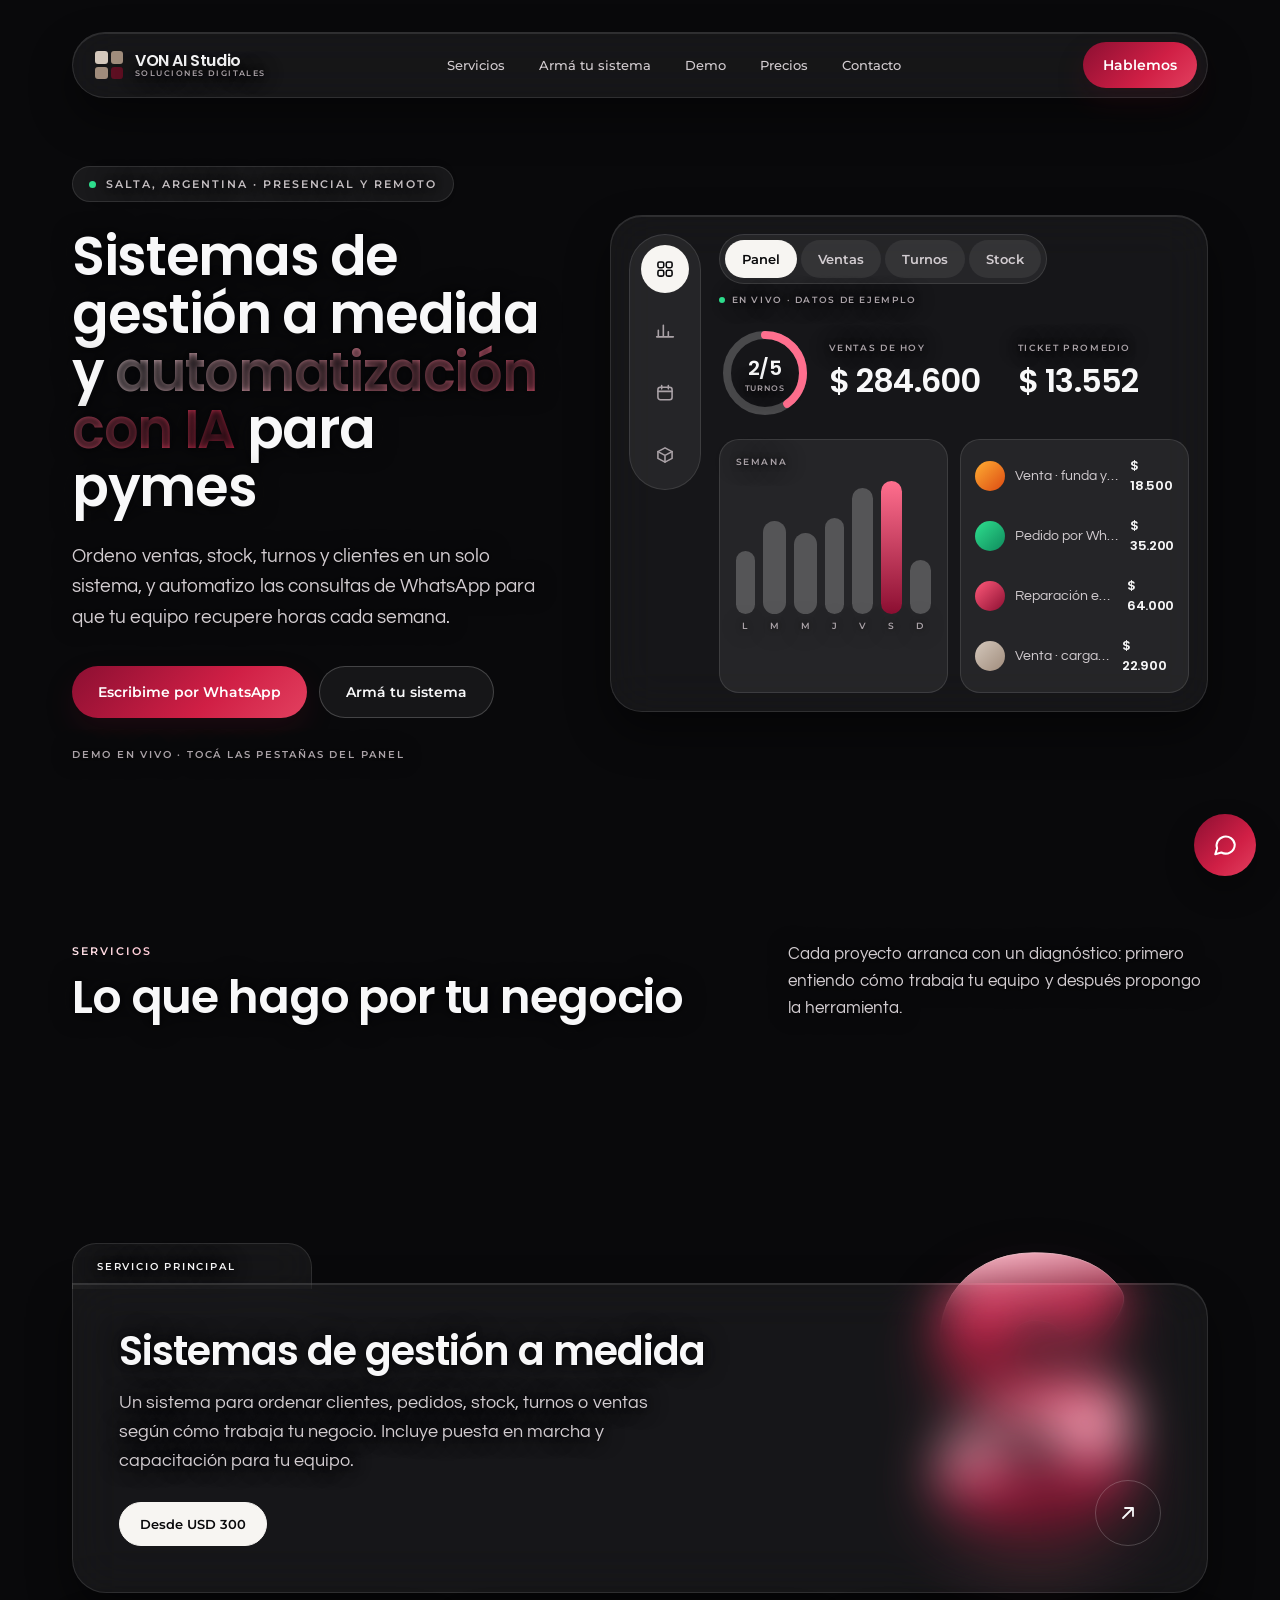
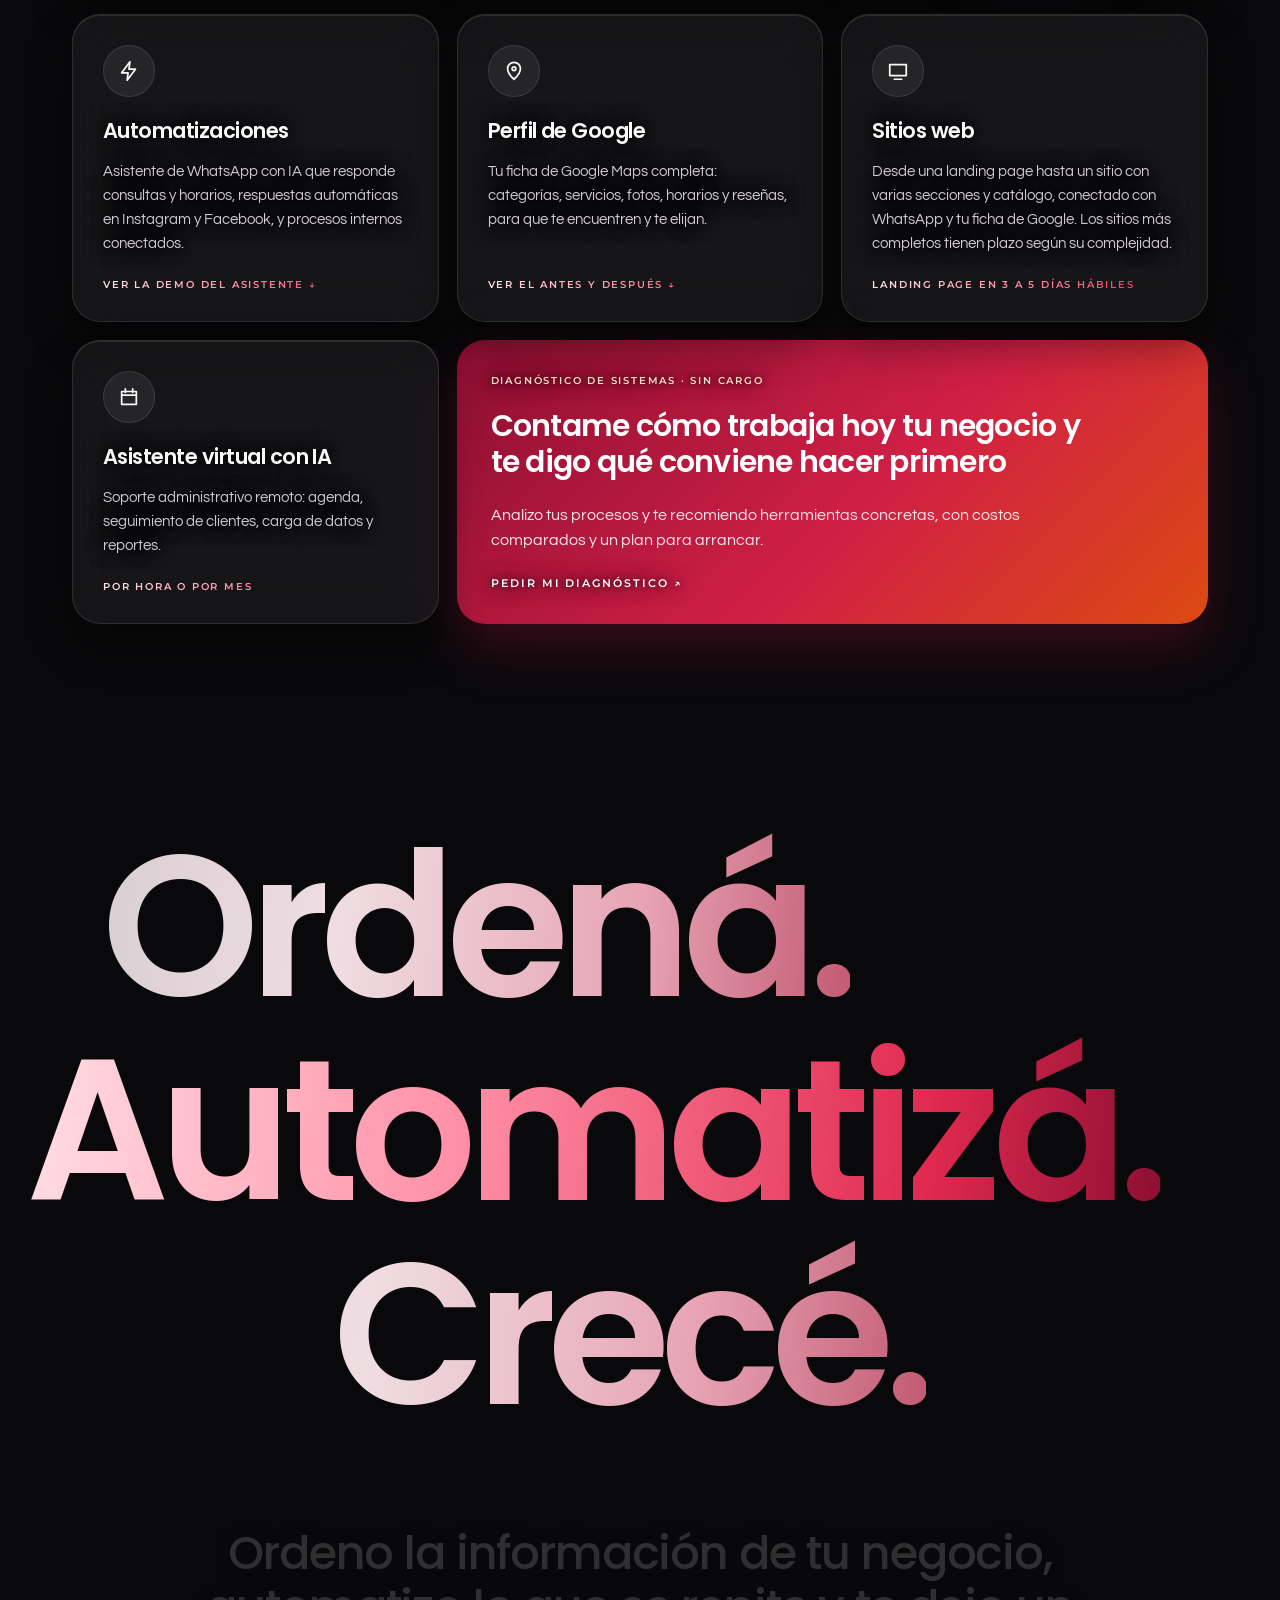
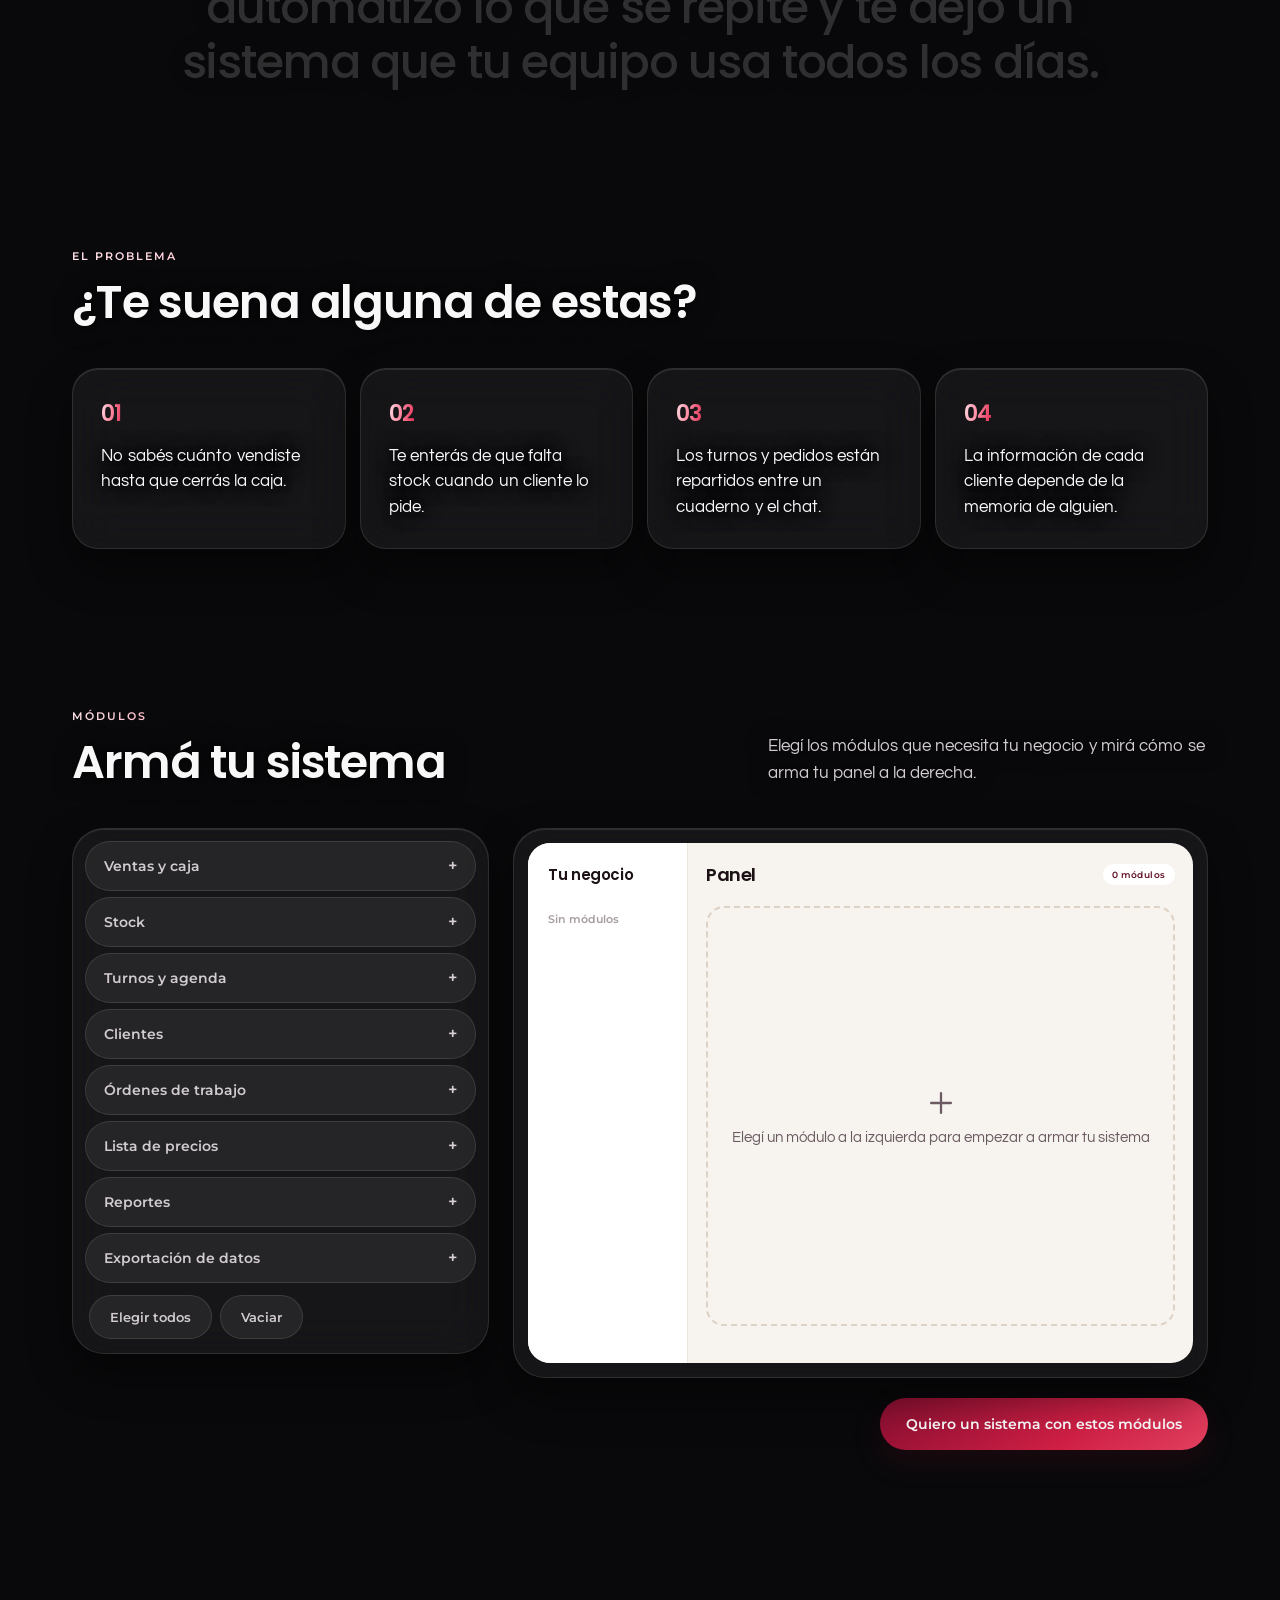
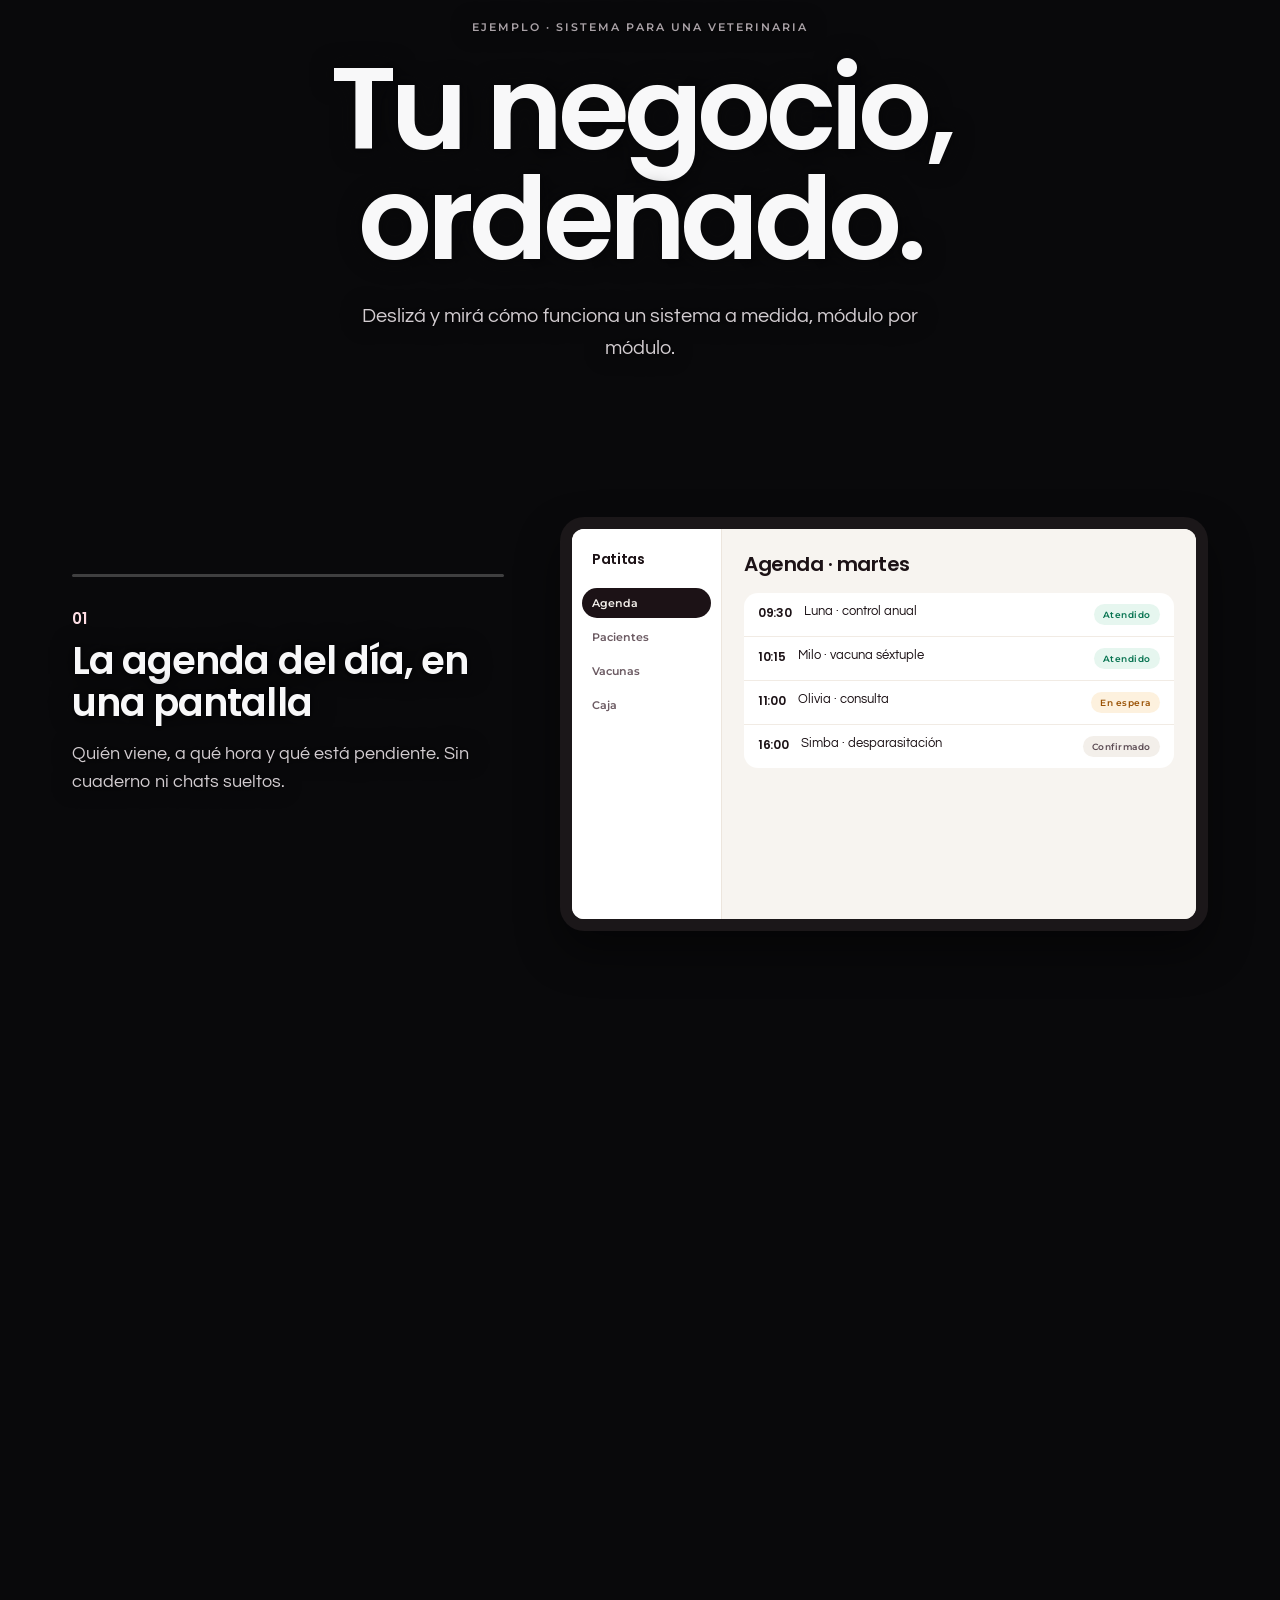
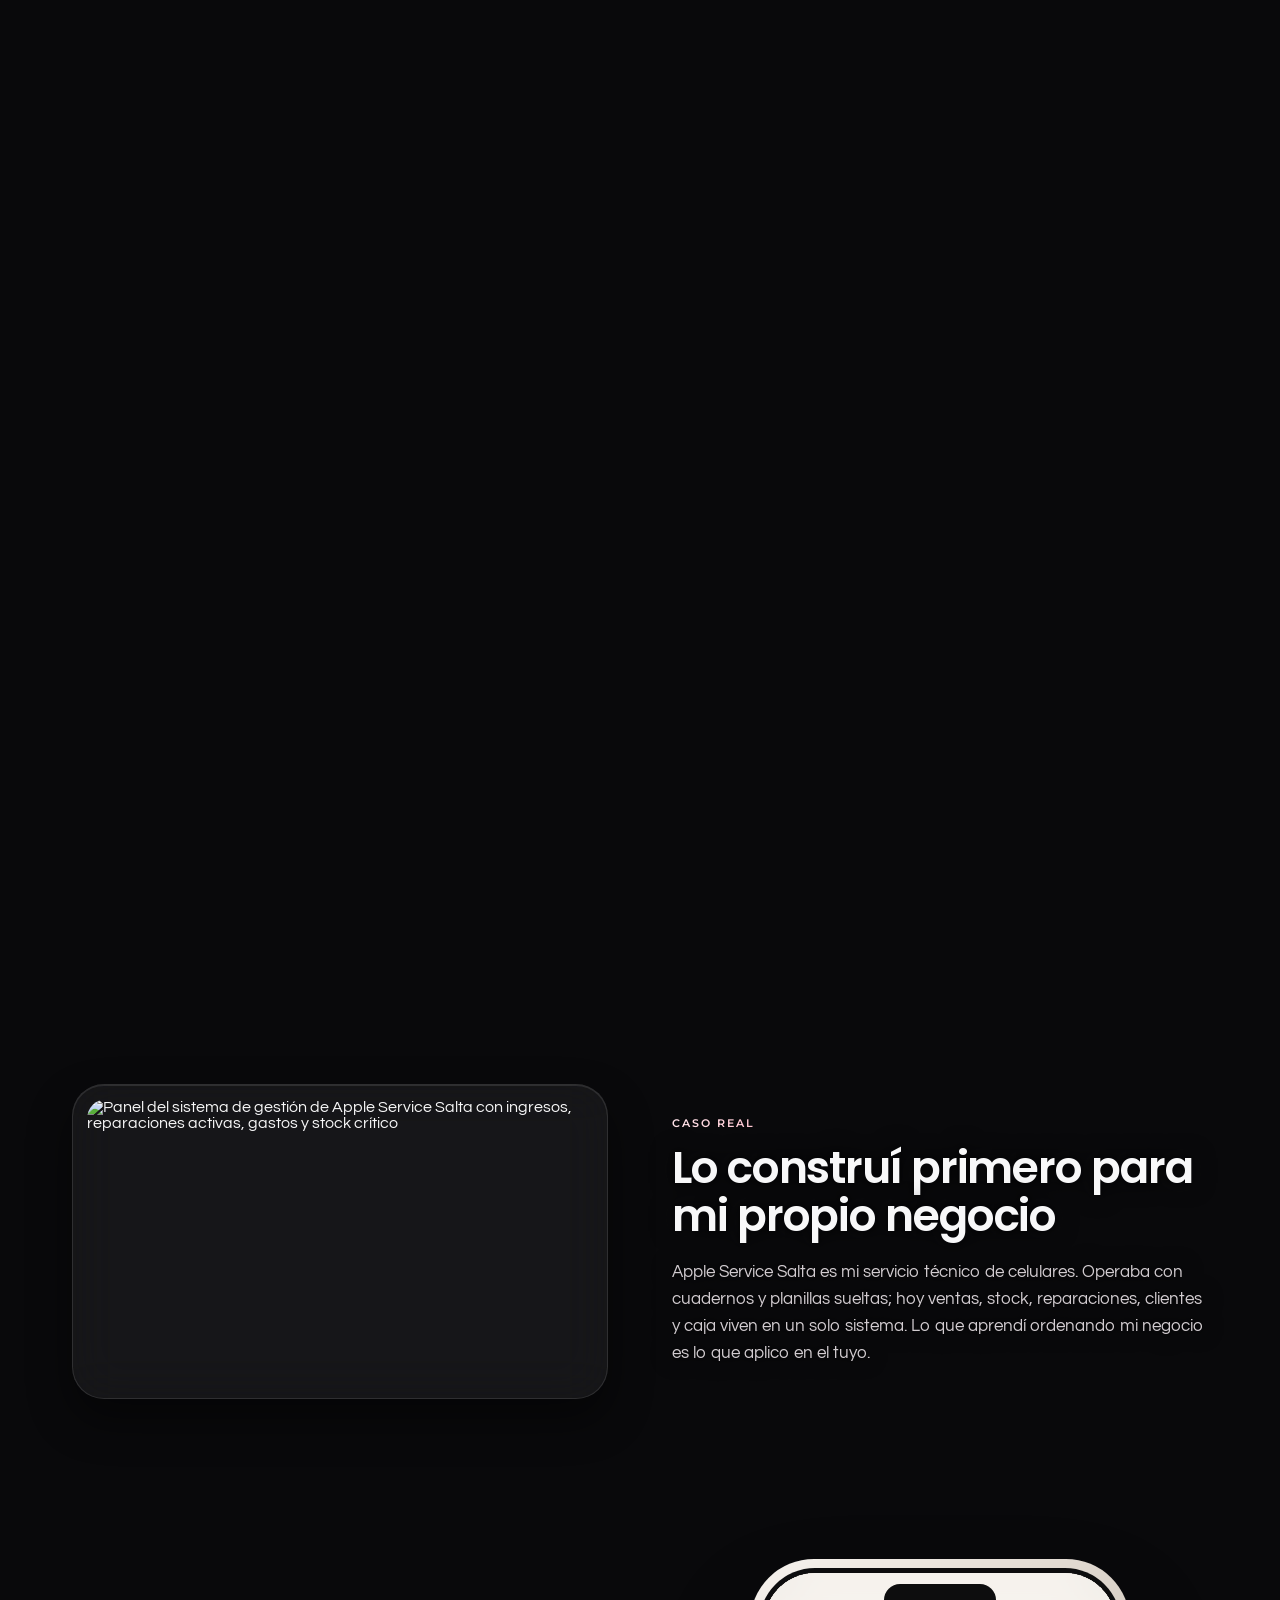
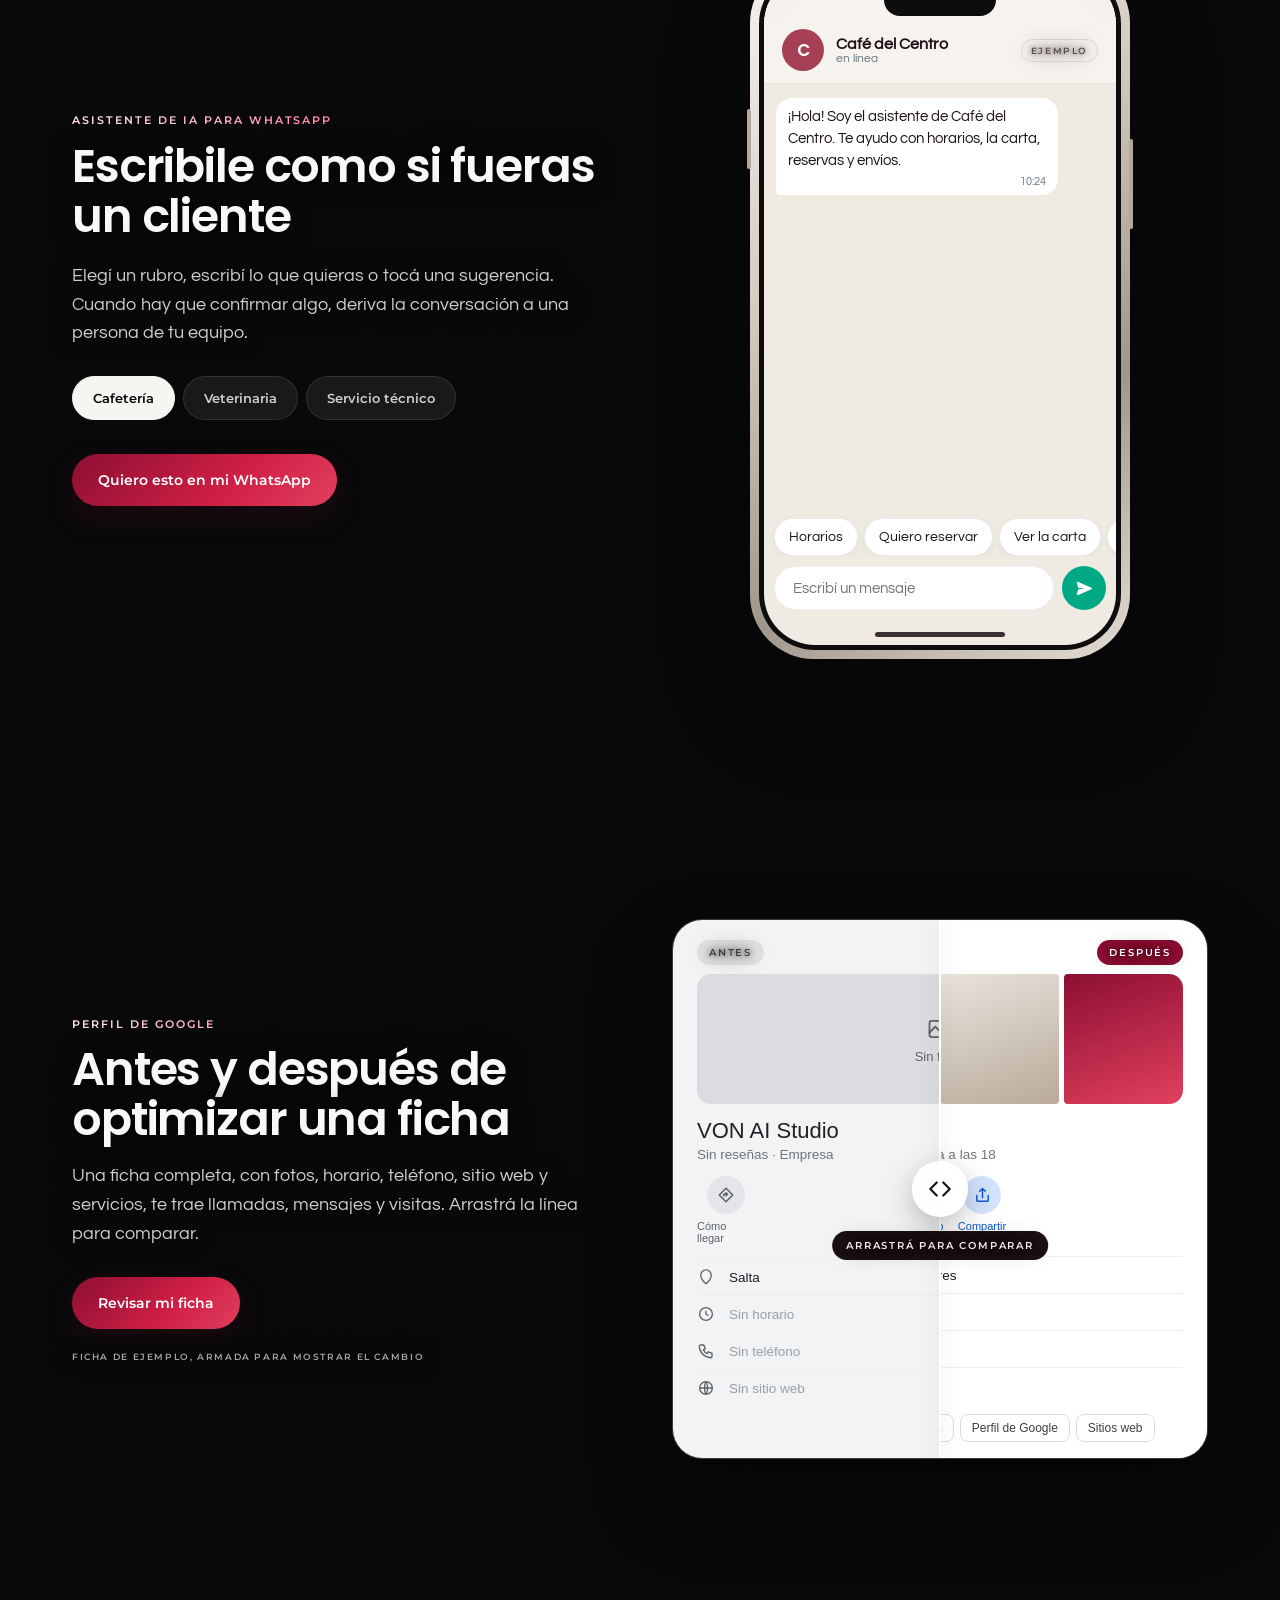
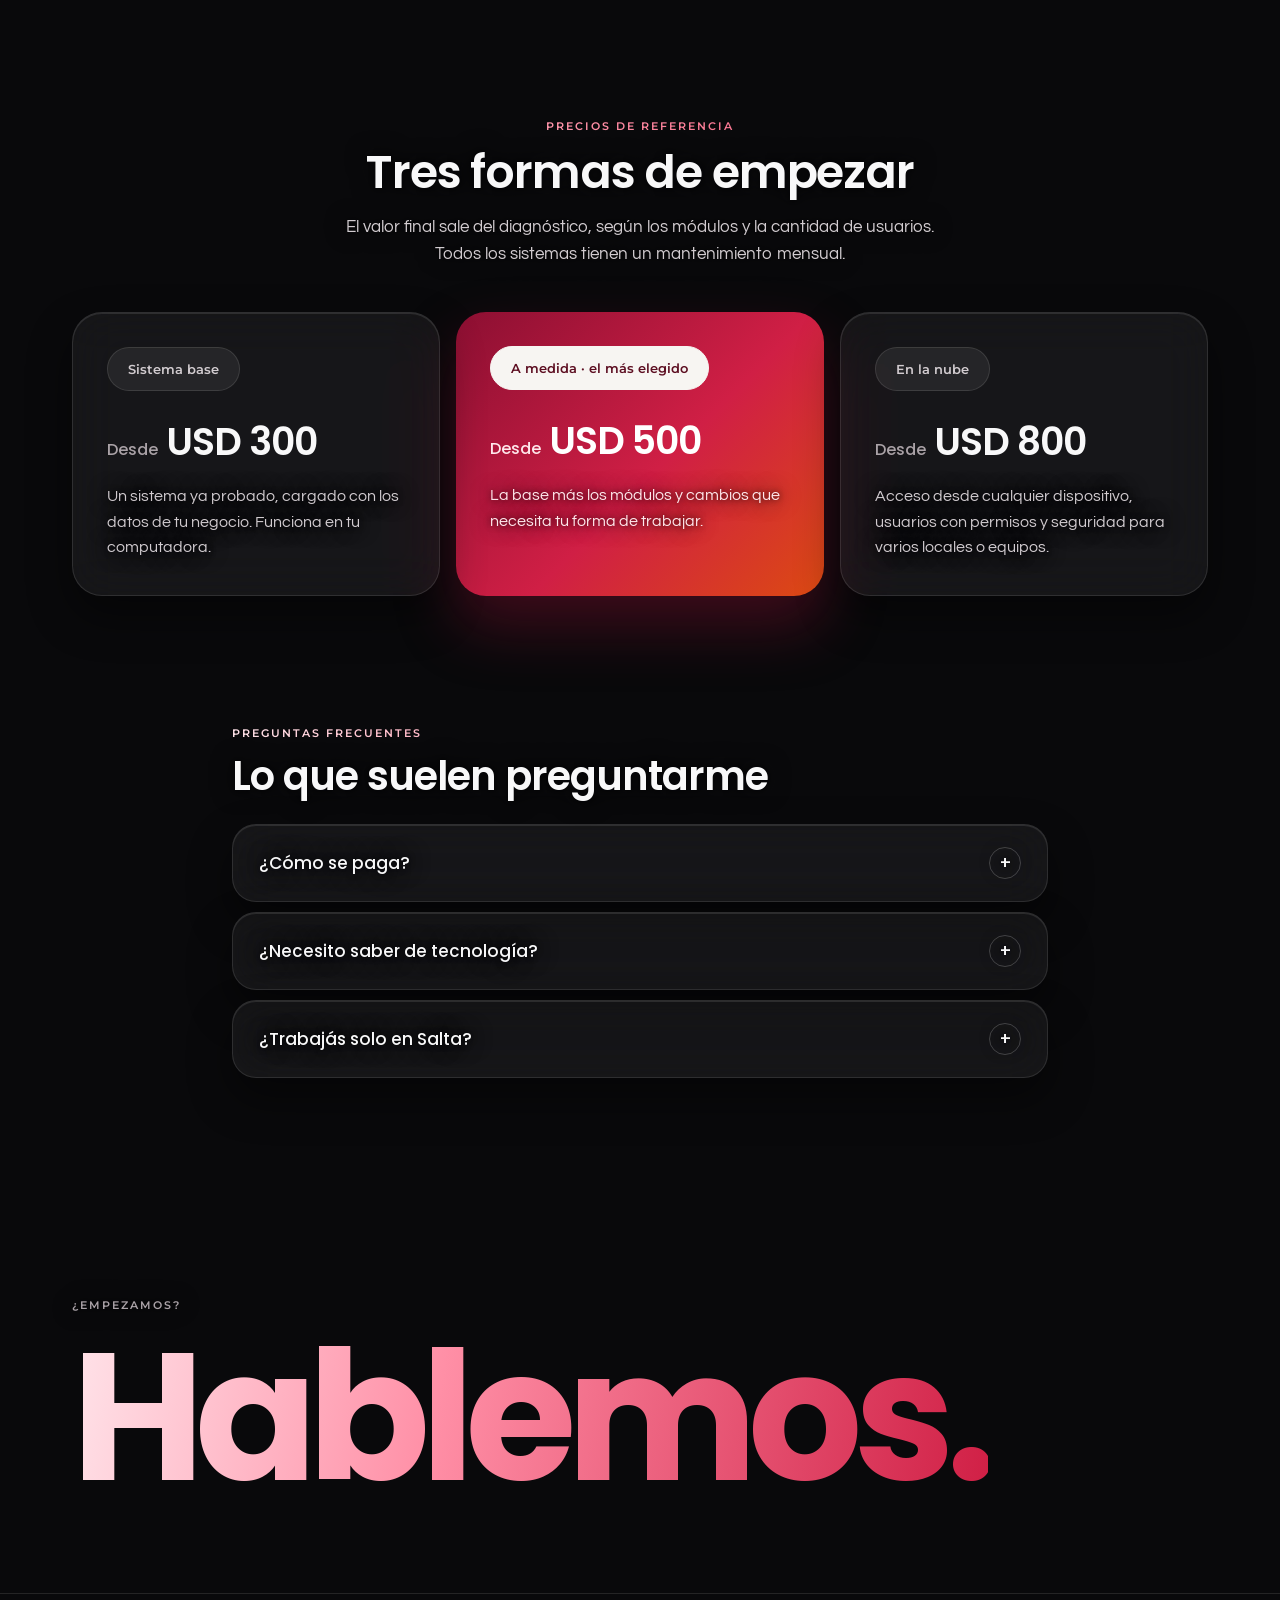
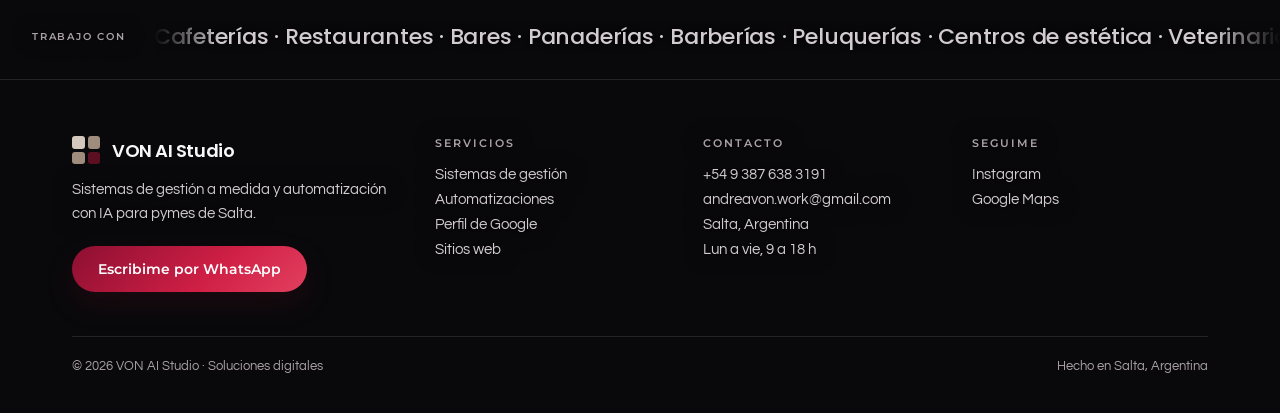
==== commit 4e92afef: "Sombra suave en textos" ====
--- a/sitio/index.html
+++ b/sitio/index.html
@@ -46,6 +46,8 @@
 @keyframes roamB{0%{transform:translate(0,0)}25%{transform:translate(-30vw,30vh)}50%{transform:translate(-58vw,8vh)}75%{transform:translate(-20vw,-18vh)}100%{transform:translate(0,0)}}
 @keyframes roamC{0%{transform:translate(0,0)}33%{transform:translate(24vw,-30vh)}66%{transform:translate(-26vw,-12vh)}100%{transform:translate(0,0)}}
 .content{position:relative;z-index:1}
+.theme-dark .content :is(h1,h2,h3,p,summary,li,.lbl,.foot-link,.rub):not(.acc):not(.cta-link){text-shadow:0 0 22px rgba(9,9,11,.95),0 0 6px rgba(9,9,11,.8)}
+.theme-dark .content .glass :is(h1,h2,h3,p,summary,li,.lbl),.theme-dark .content .glass-2 :is(p,.lbl),.theme-dark .content .gm *,.theme-dark .content .screen *{text-shadow:none}
 .bgfx{position:fixed;left:0;top:0;width:100%;height:100%;z-index:0;pointer-events:none;display:block}
 .theme-dark .band:not(.theme-light){background:transparent}
 .band{background:var(--bg);color:var(--fg)}
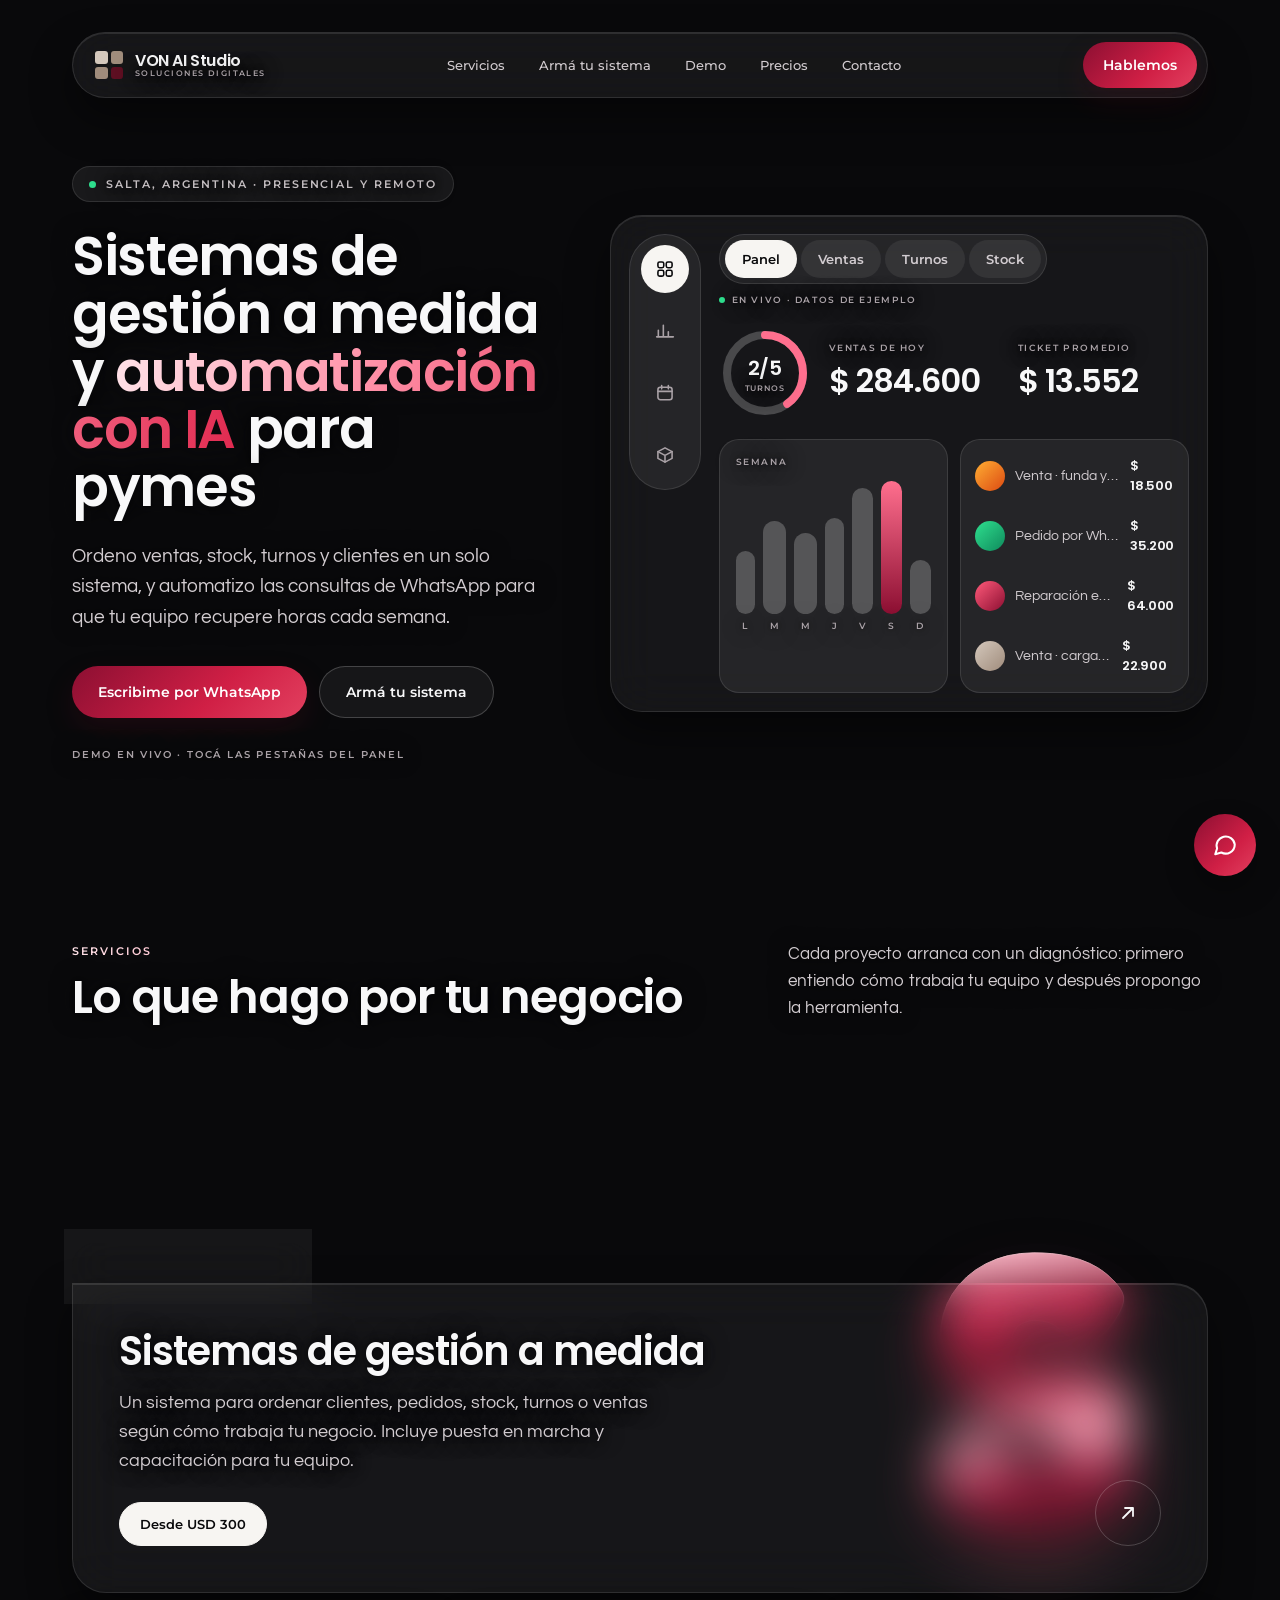
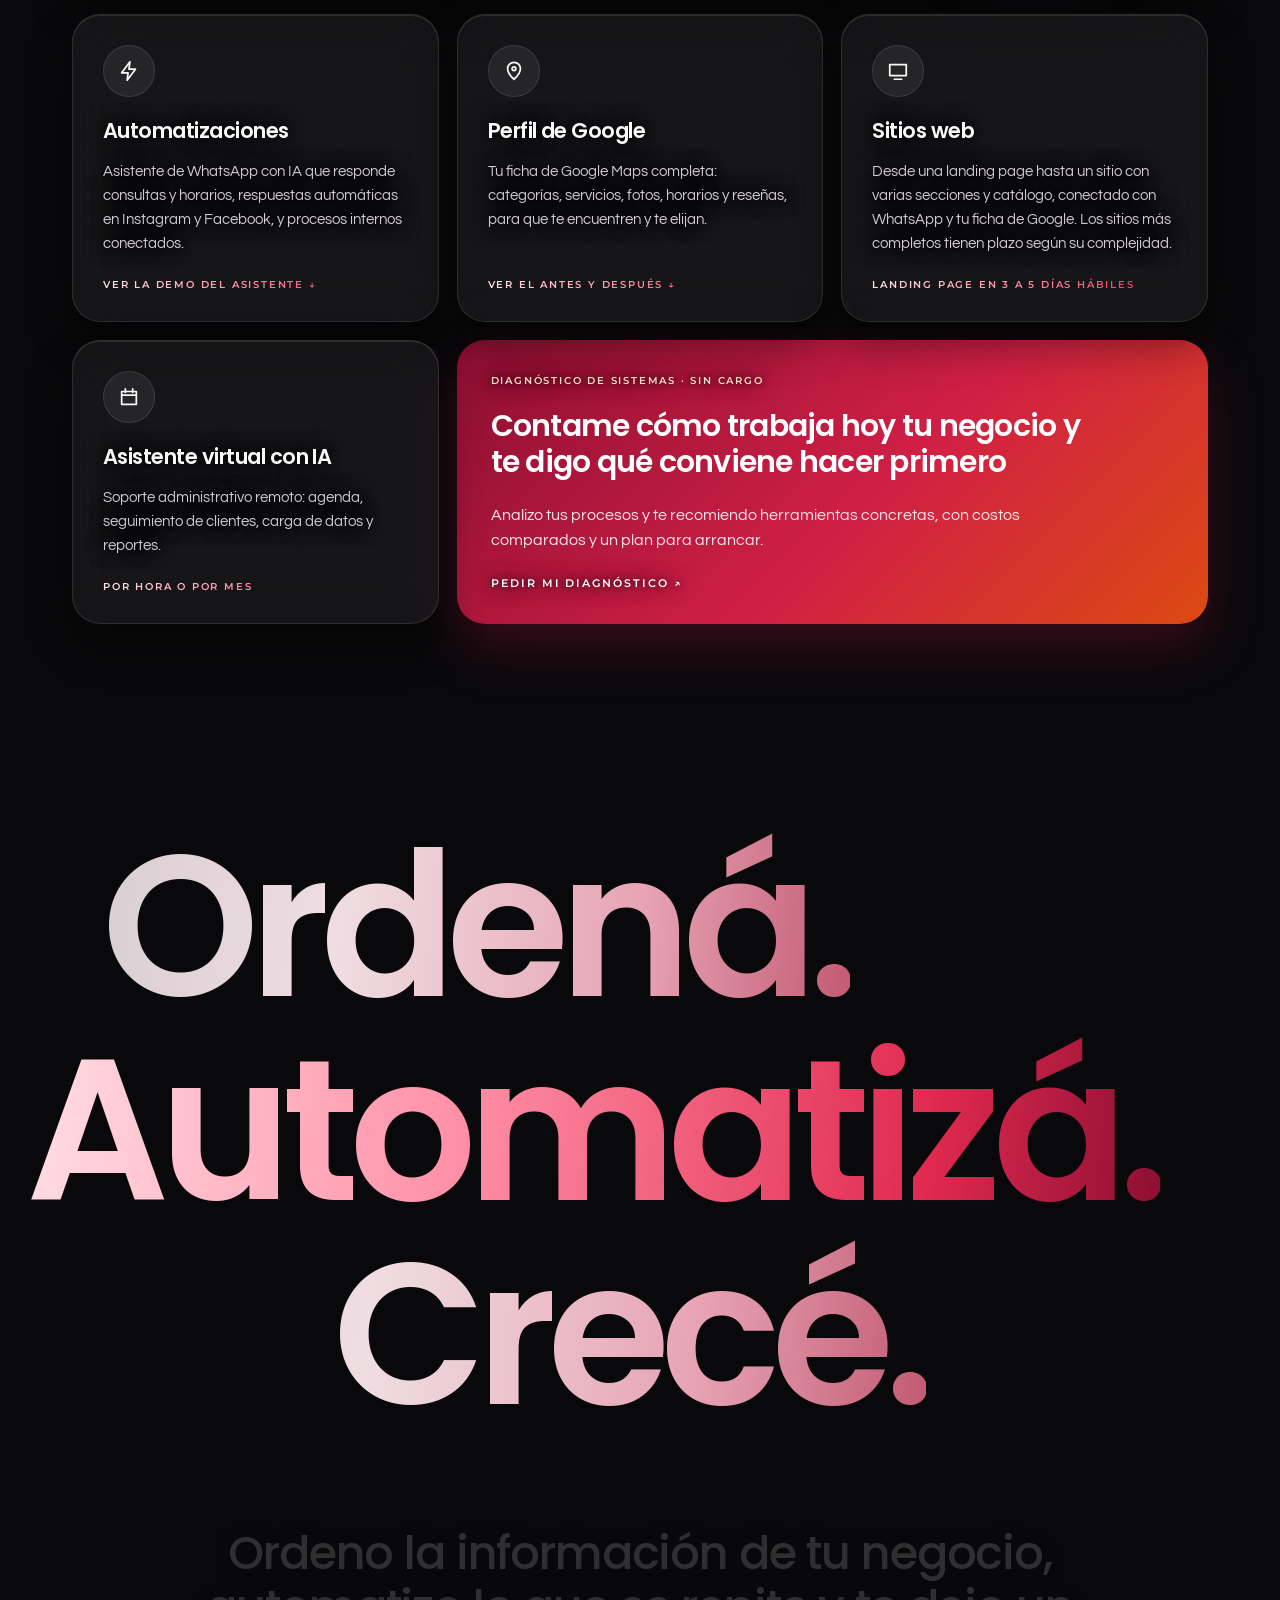
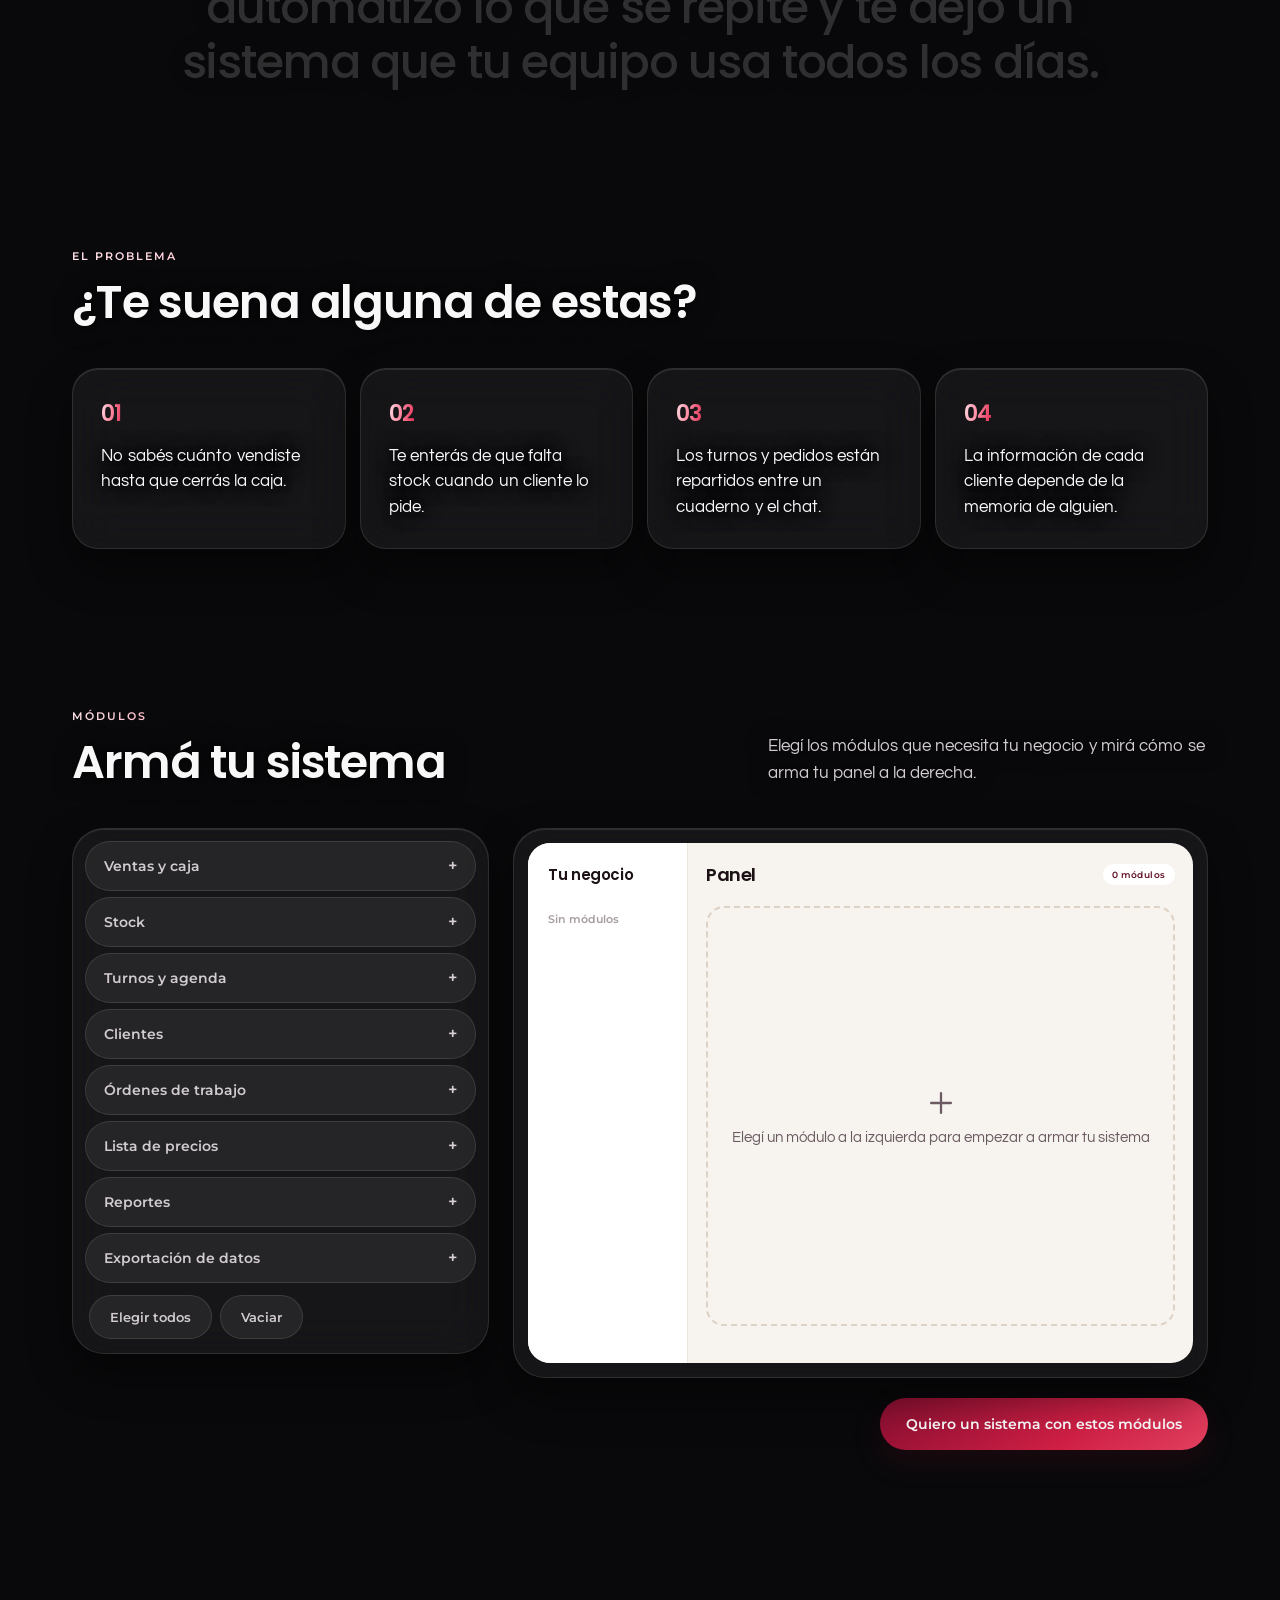
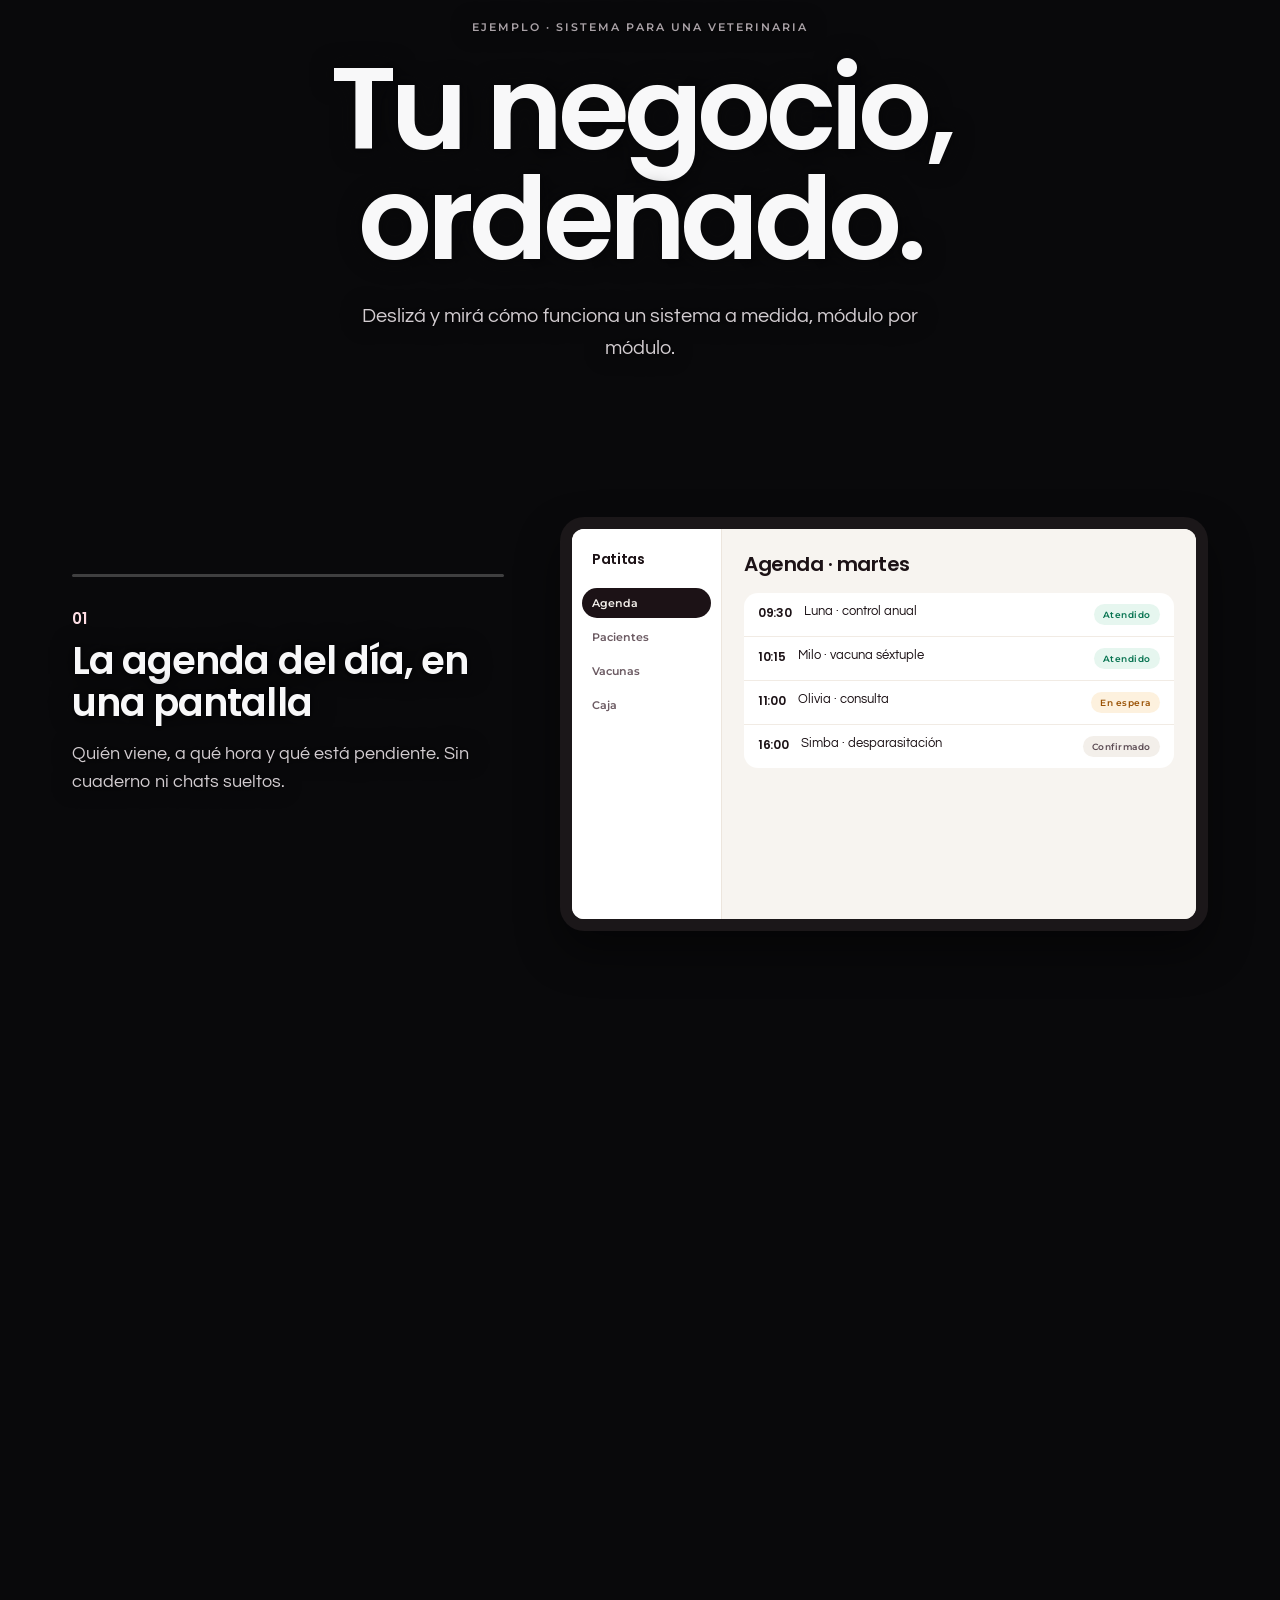
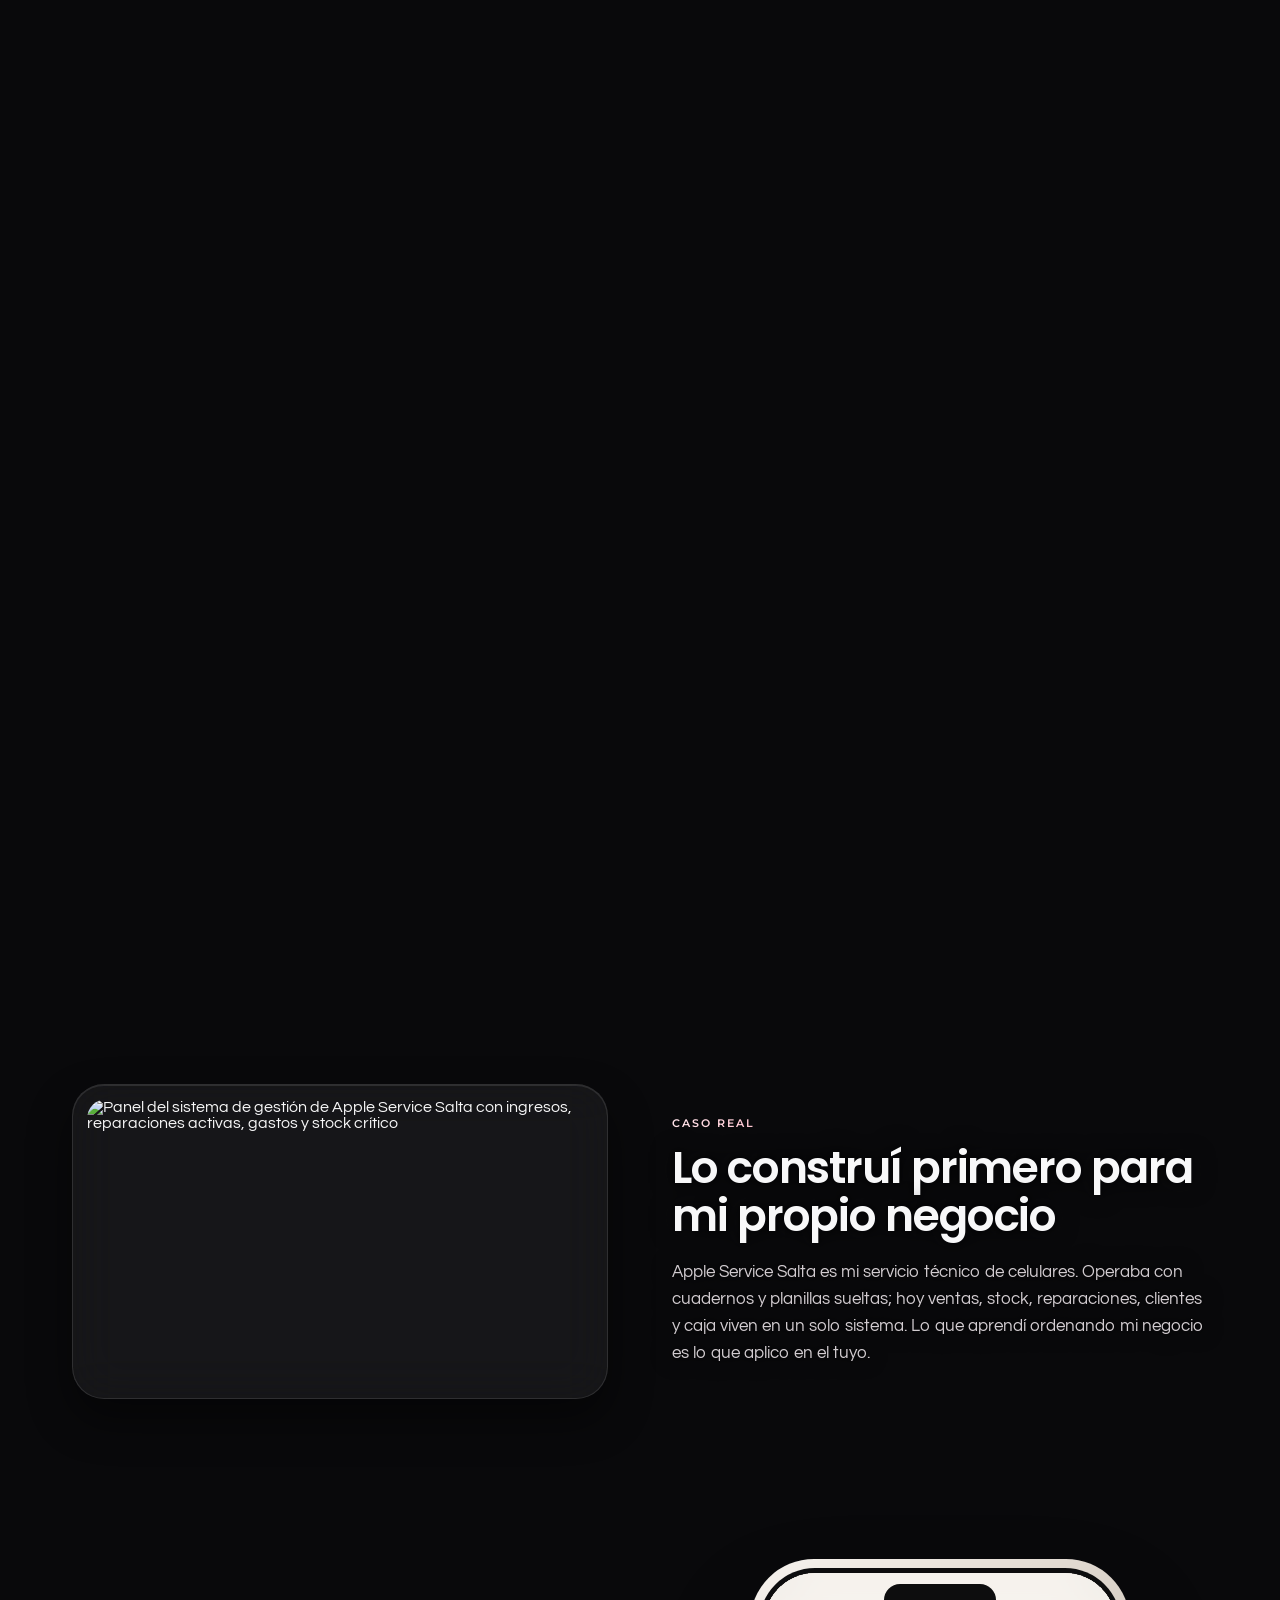
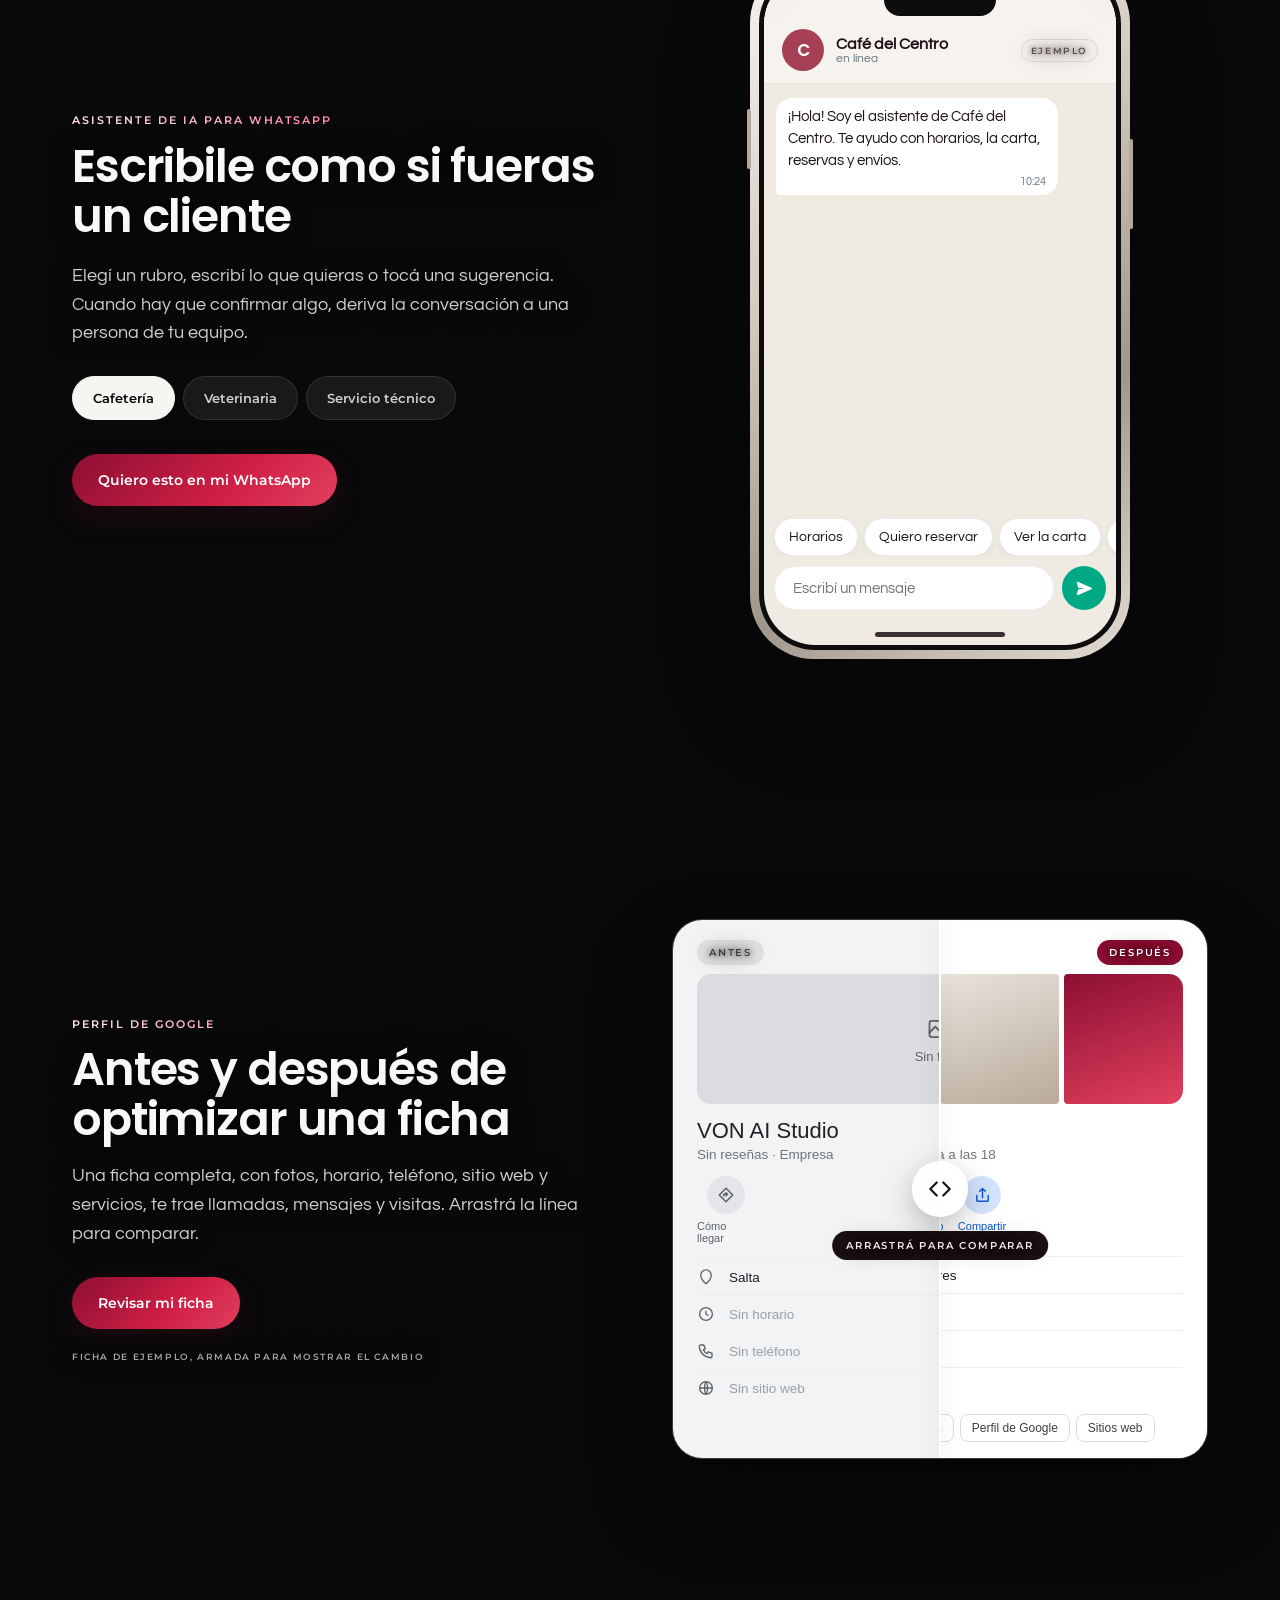
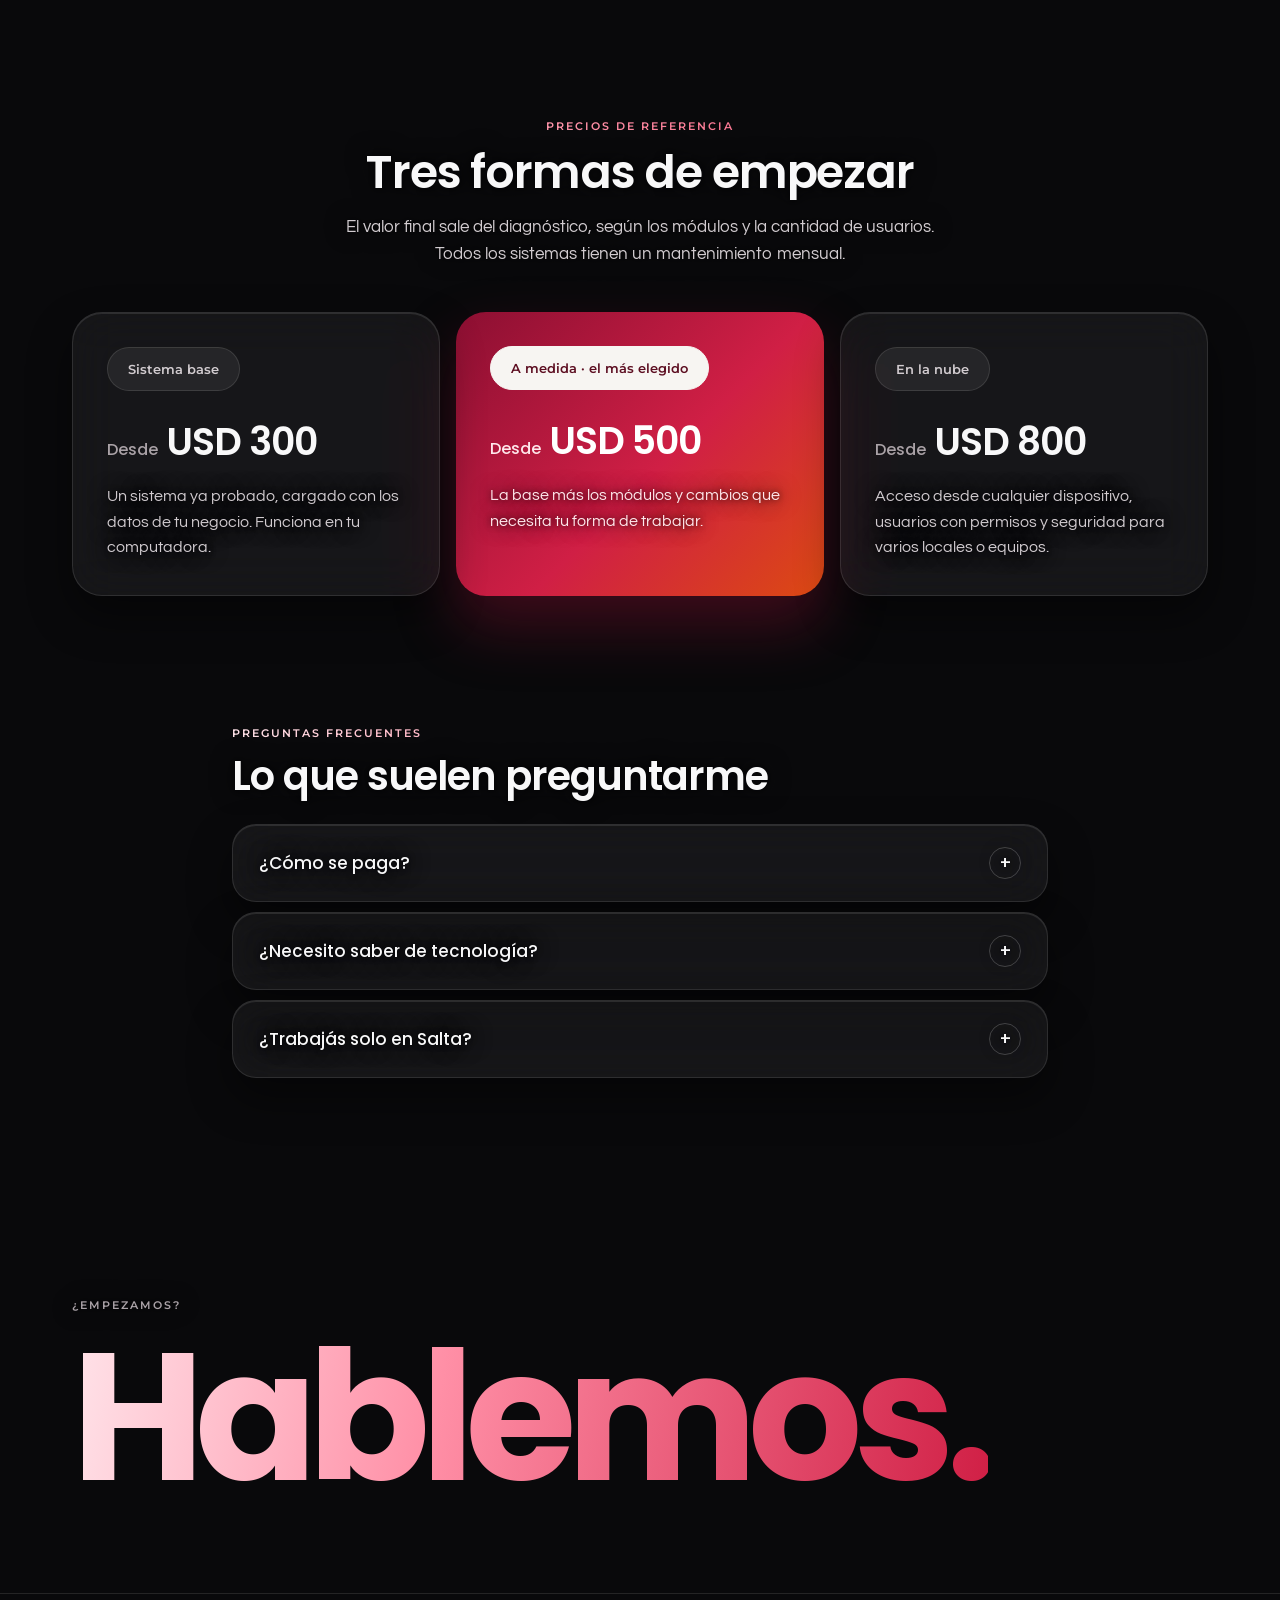
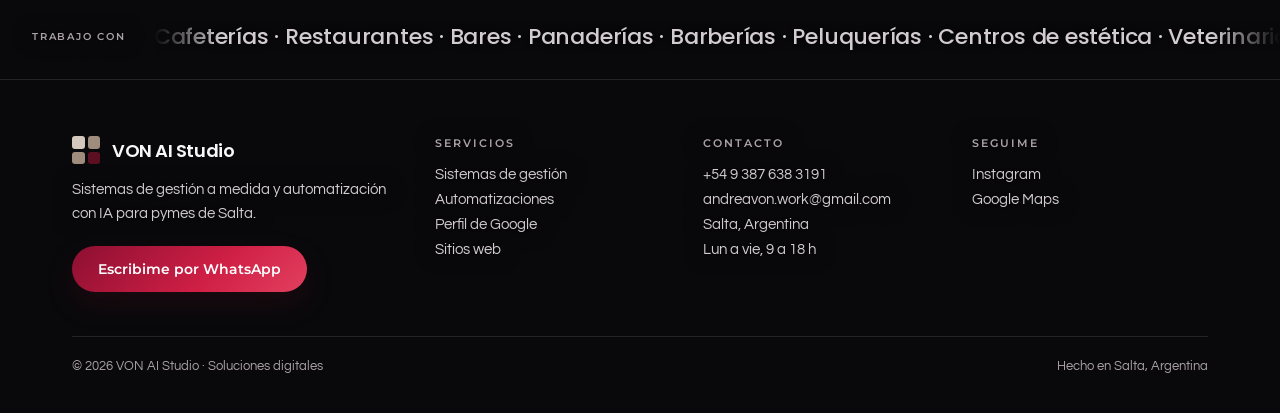
==== commit 2f1449f1: "Add files via upload" ====
--- a/sitio/index.html
+++ b/sitio/index.html
@@ -47,6 +47,8 @@
 @keyframes roamC{0%{transform:translate(0,0)}33%{transform:translate(24vw,-30vh)}66%{transform:translate(-26vw,-12vh)}100%{transform:translate(0,0)}}
 .content{position:relative;z-index:1}
 .theme-dark .content :is(h1,h2,h3,p,summary,li,.lbl,.foot-link,.rub):not(.acc):not(.cta-link){text-shadow:0 0 22px rgba(9,9,11,.95),0 0 6px rgba(9,9,11,.8)}
+.theme-dark .content .acc,.theme-dark .content .cta-link,.theme-dark .content .xw-line,.theme-dark .content .xw-acc{text-shadow:none!important}
+.theme-dark .content h1 .acc,.theme-dark .content h2 .acc{filter:drop-shadow(0 0 10px rgba(9,9,11,.9))}
 .theme-dark .content .glass :is(h1,h2,h3,p,summary,li,.lbl),.theme-dark .content .glass-2 :is(p,.lbl),.theme-dark .content .gm *,.theme-dark .content .screen *{text-shadow:none}
 .bgfx{position:fixed;left:0;top:0;width:100%;height:100%;z-index:0;pointer-events:none;display:block}
 .theme-dark .band:not(.theme-light){background:transparent}
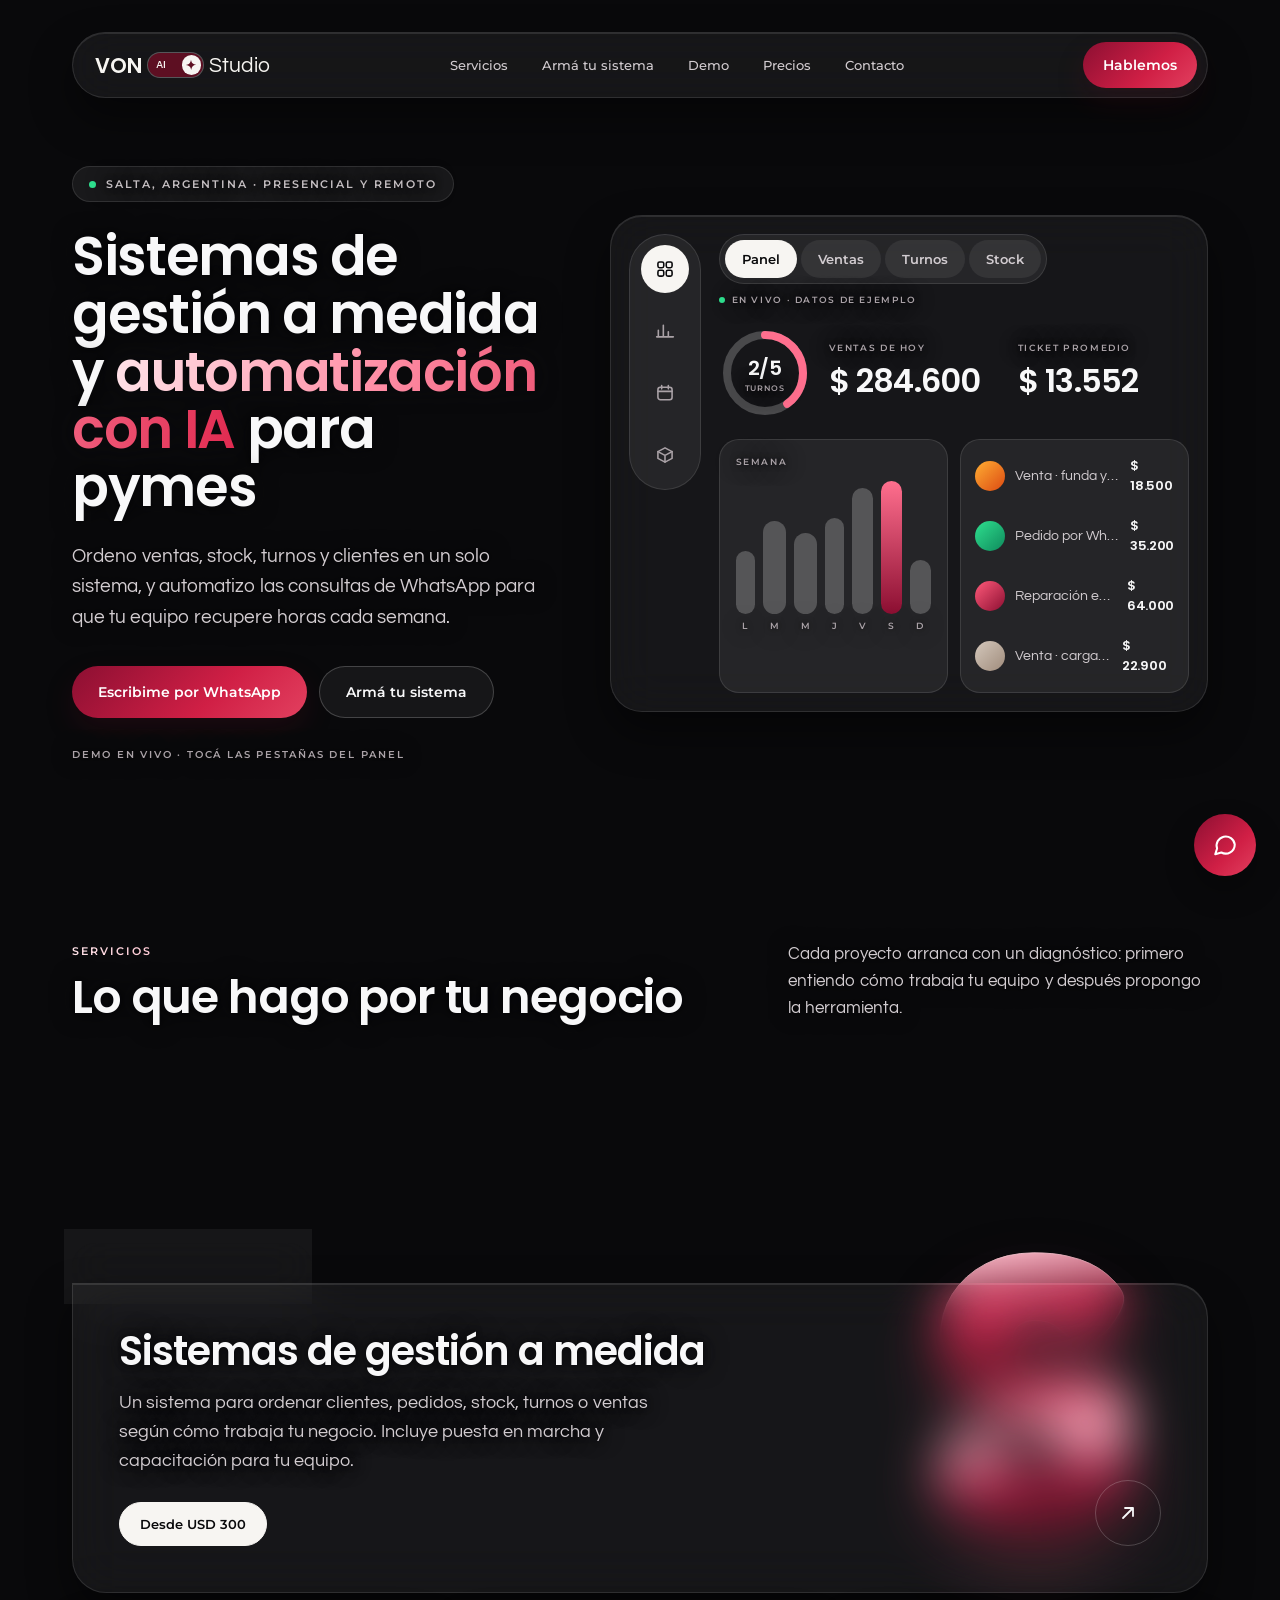
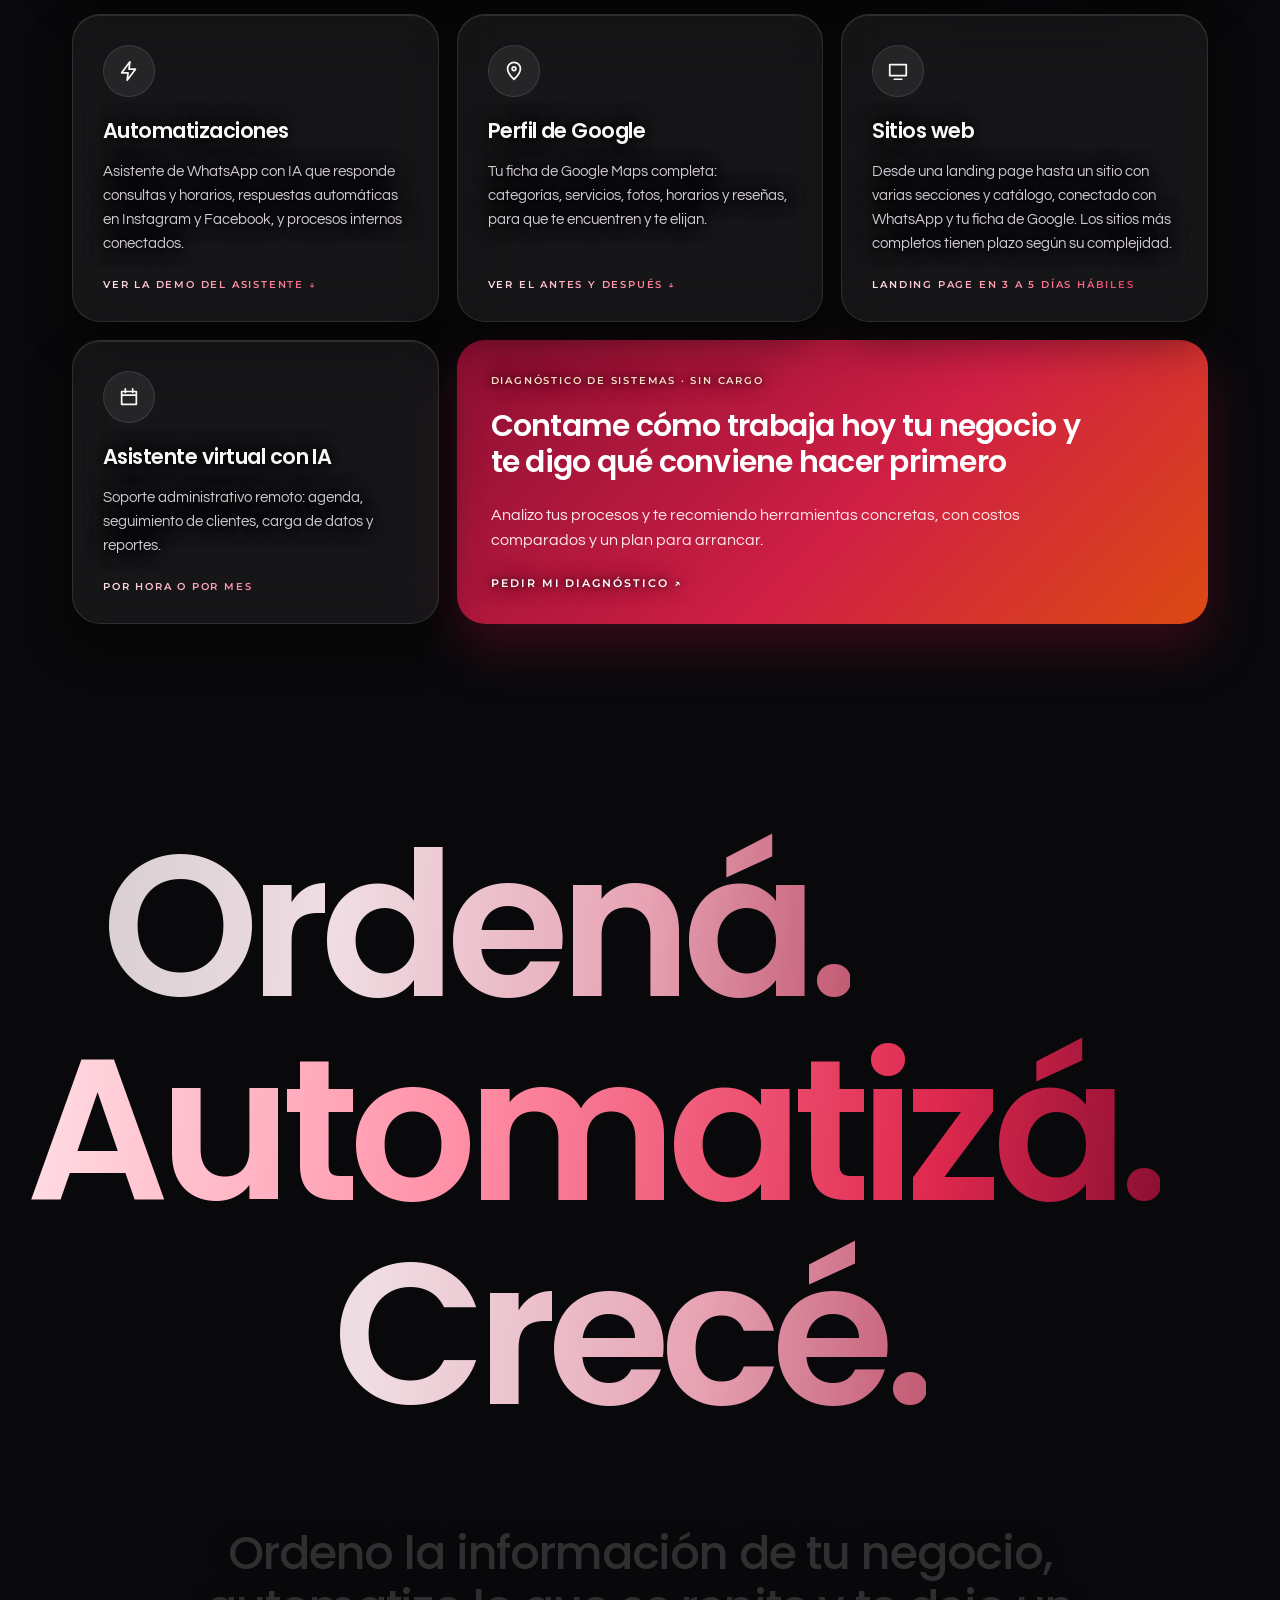
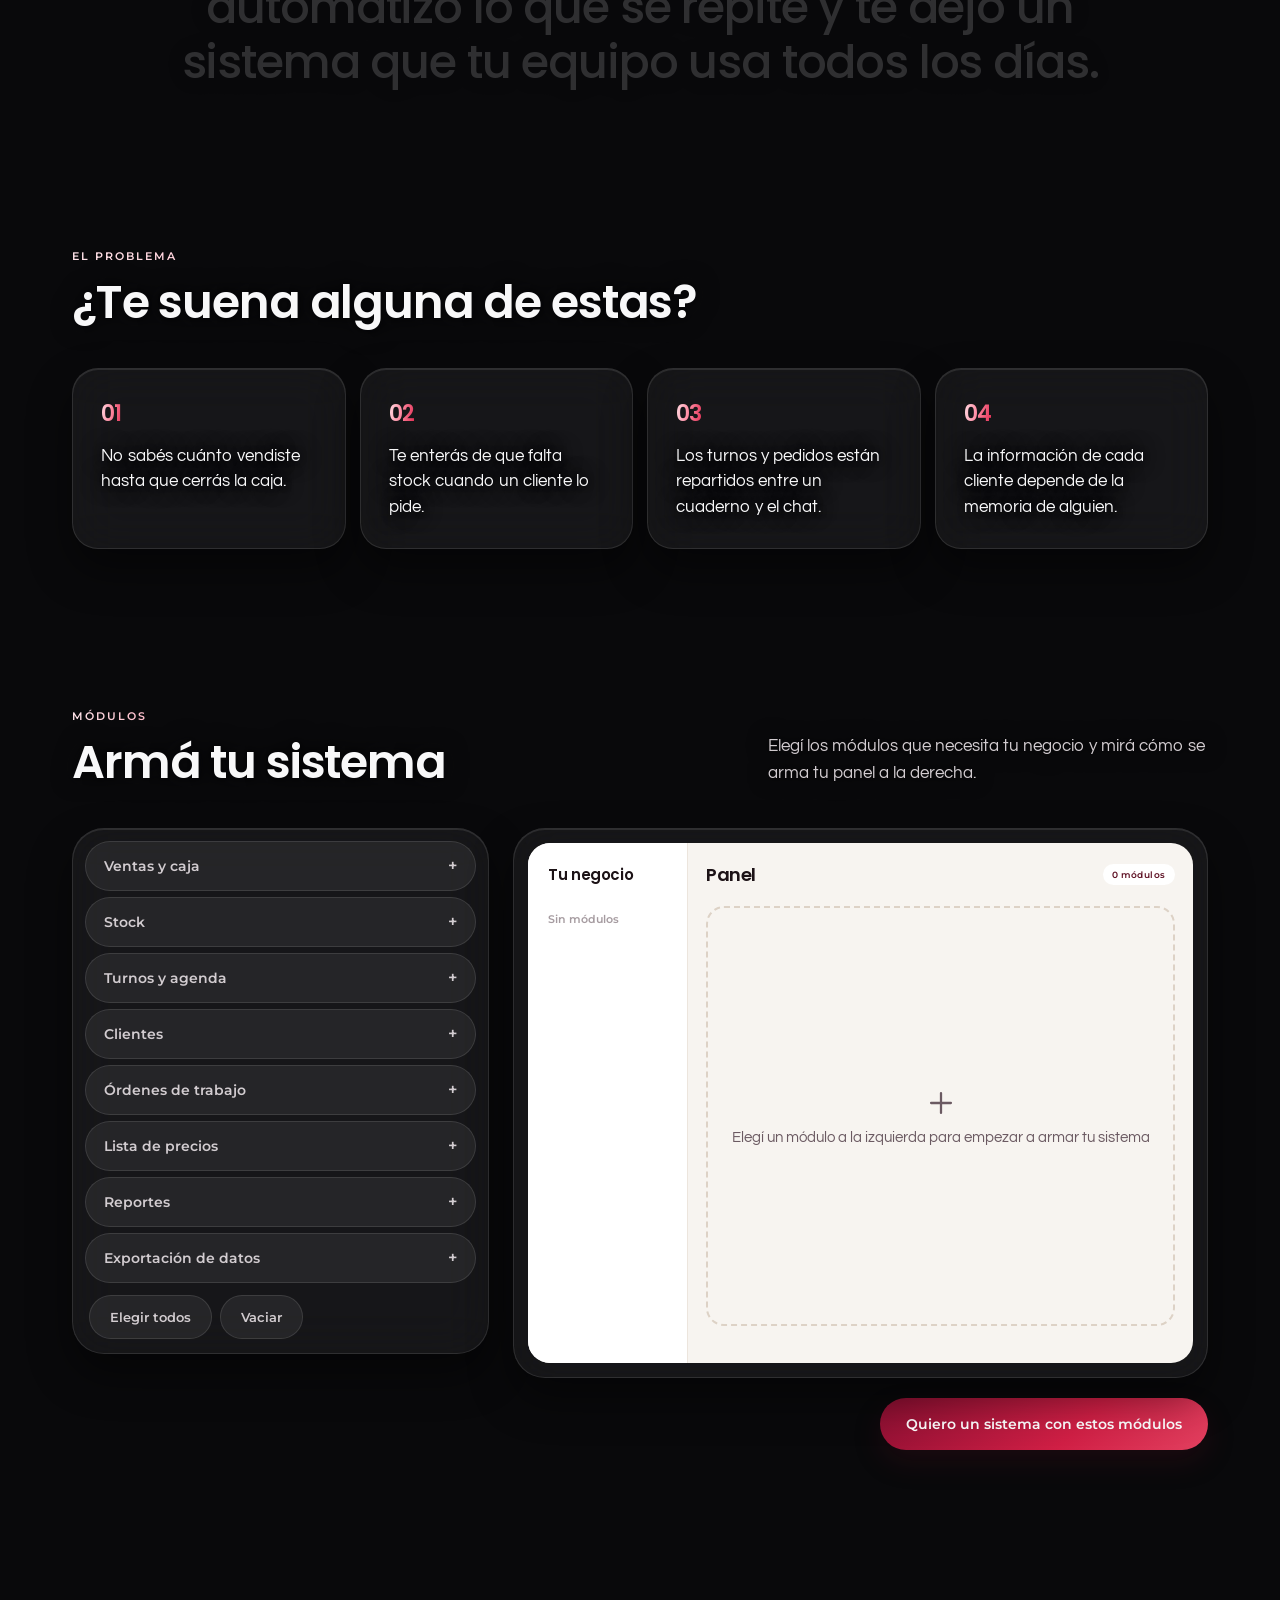
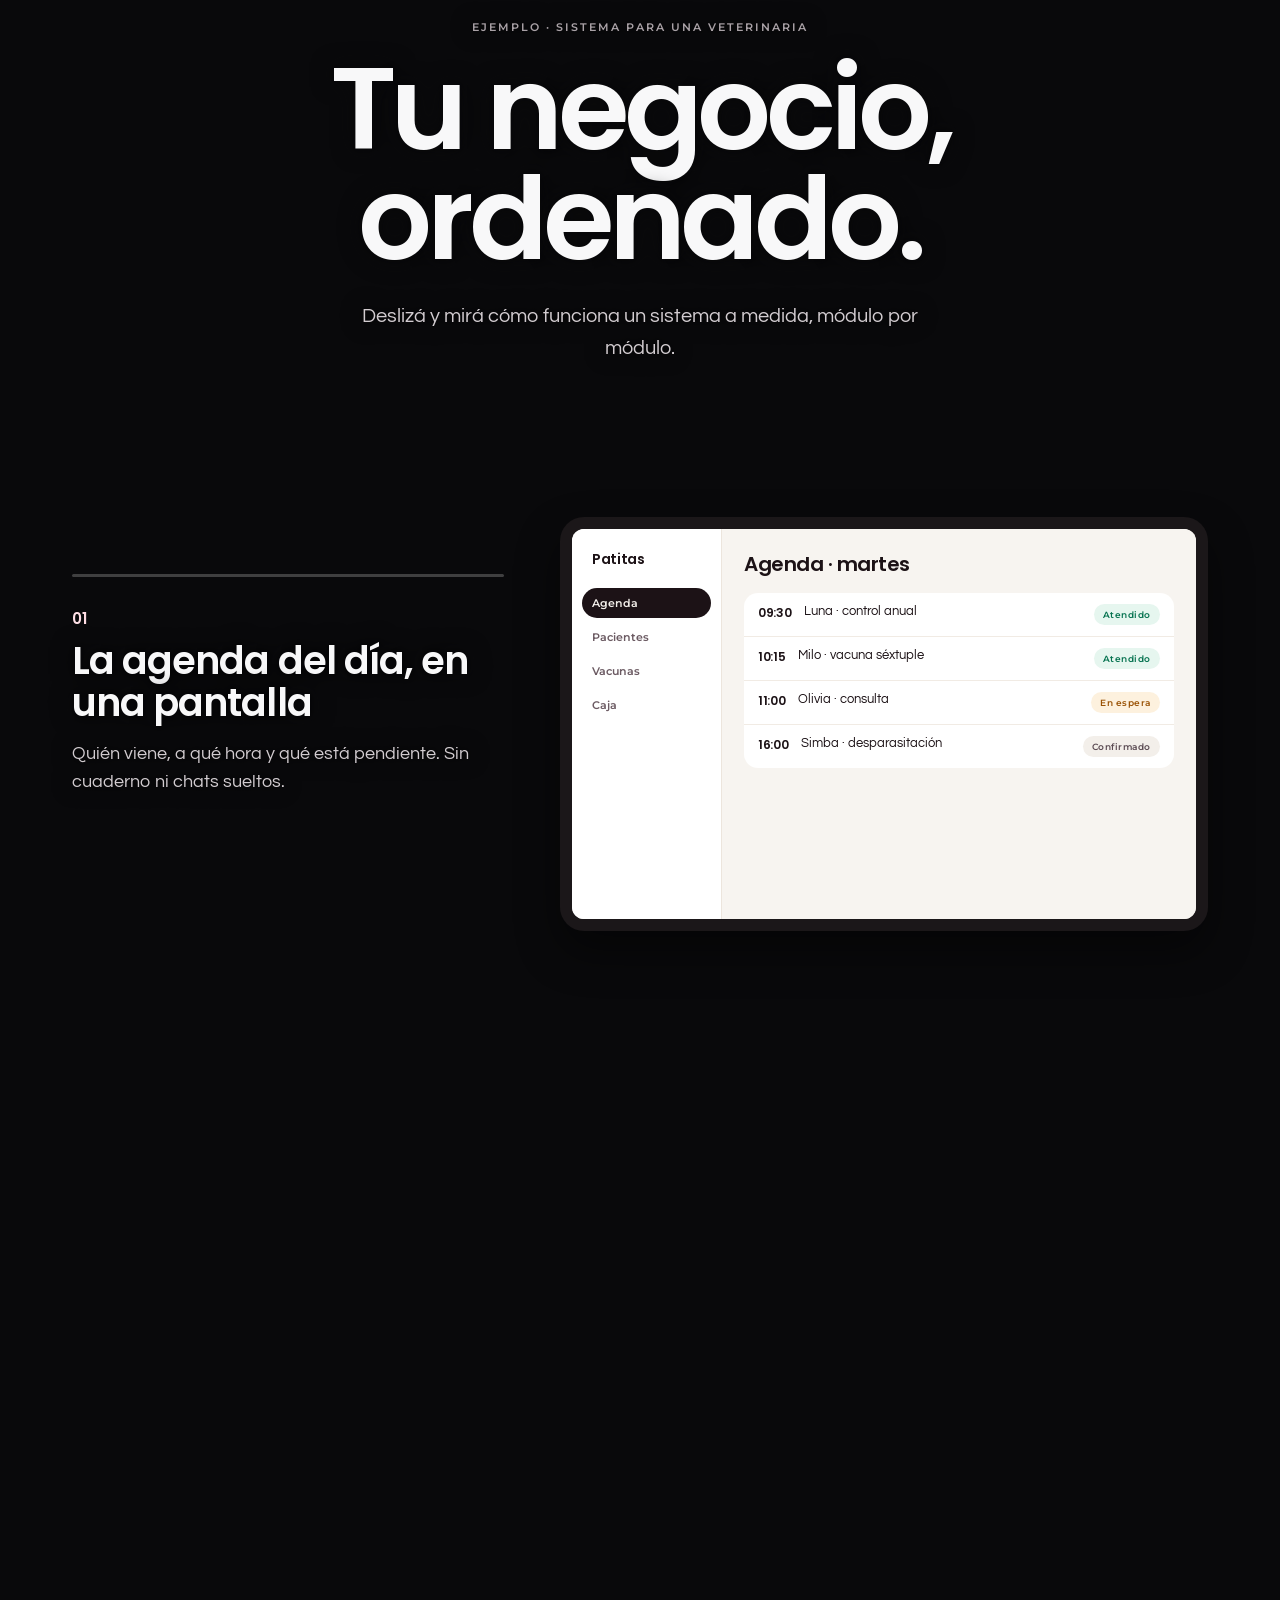
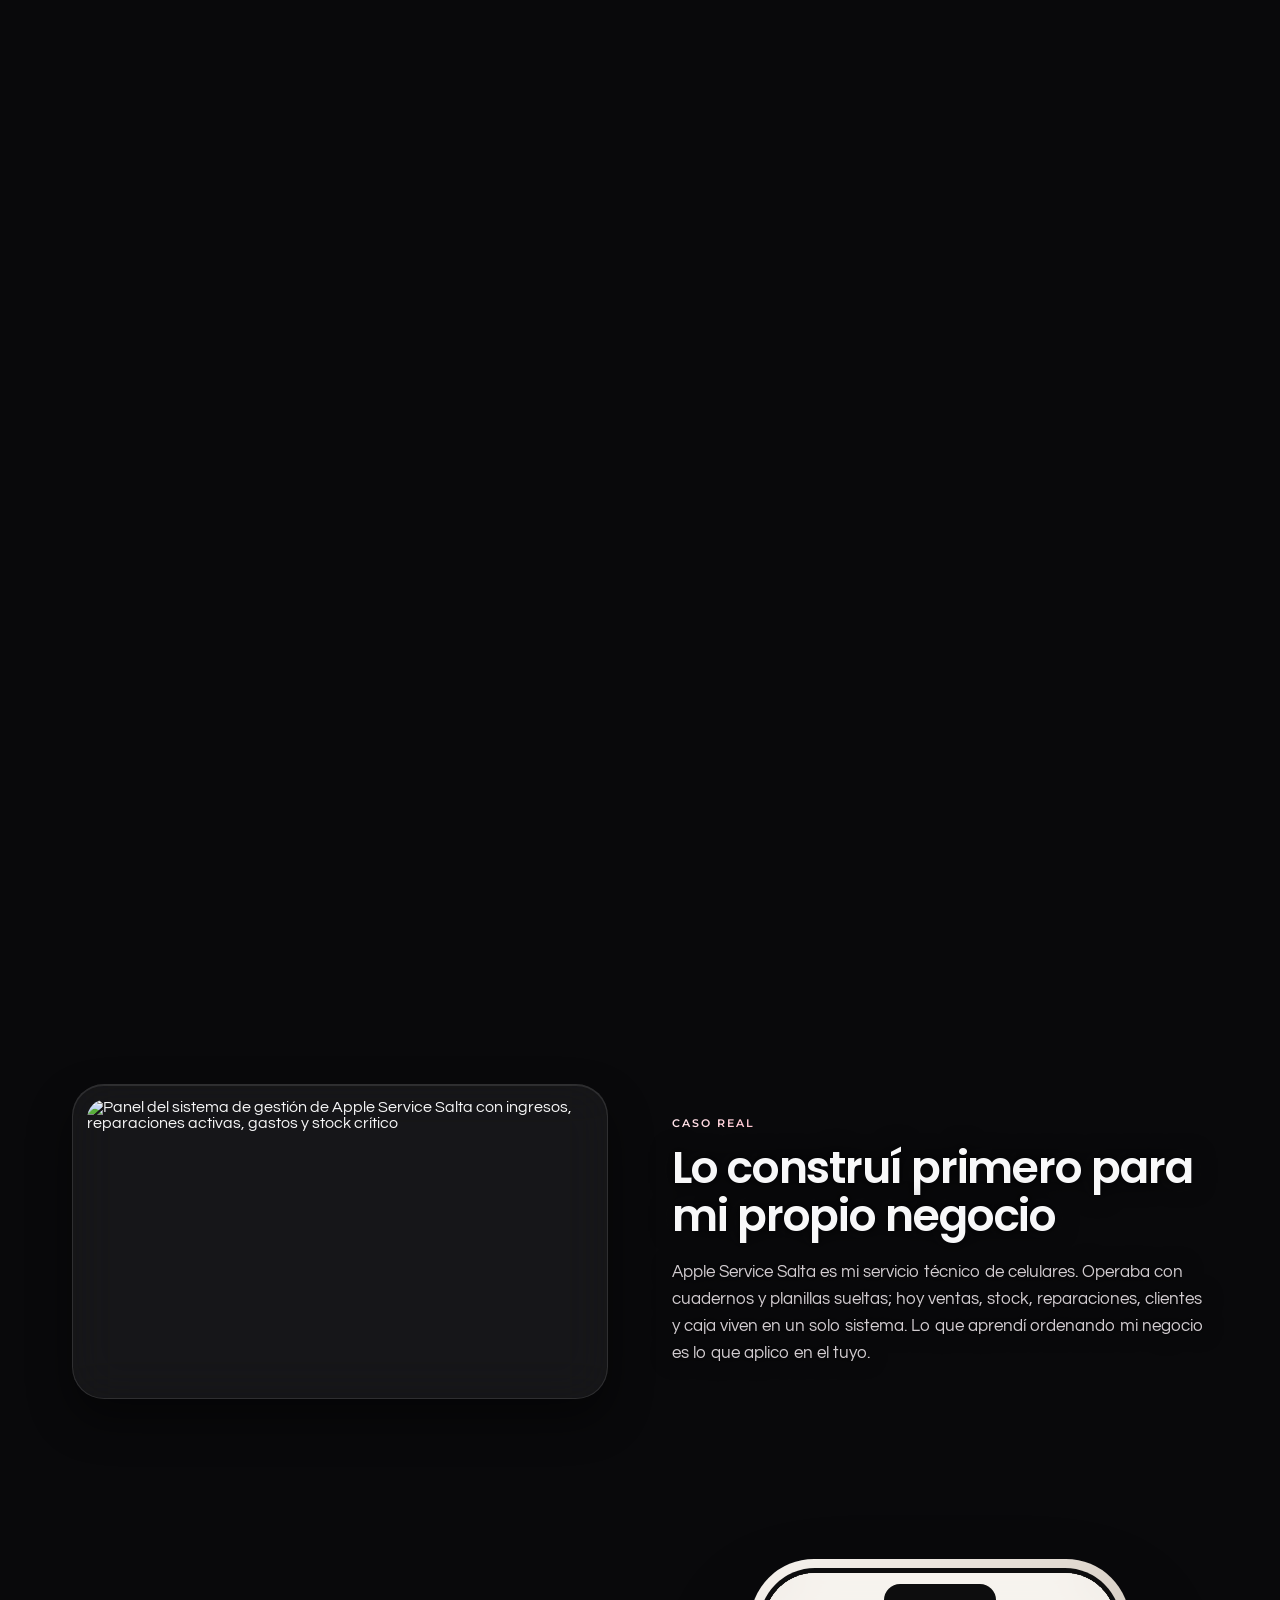
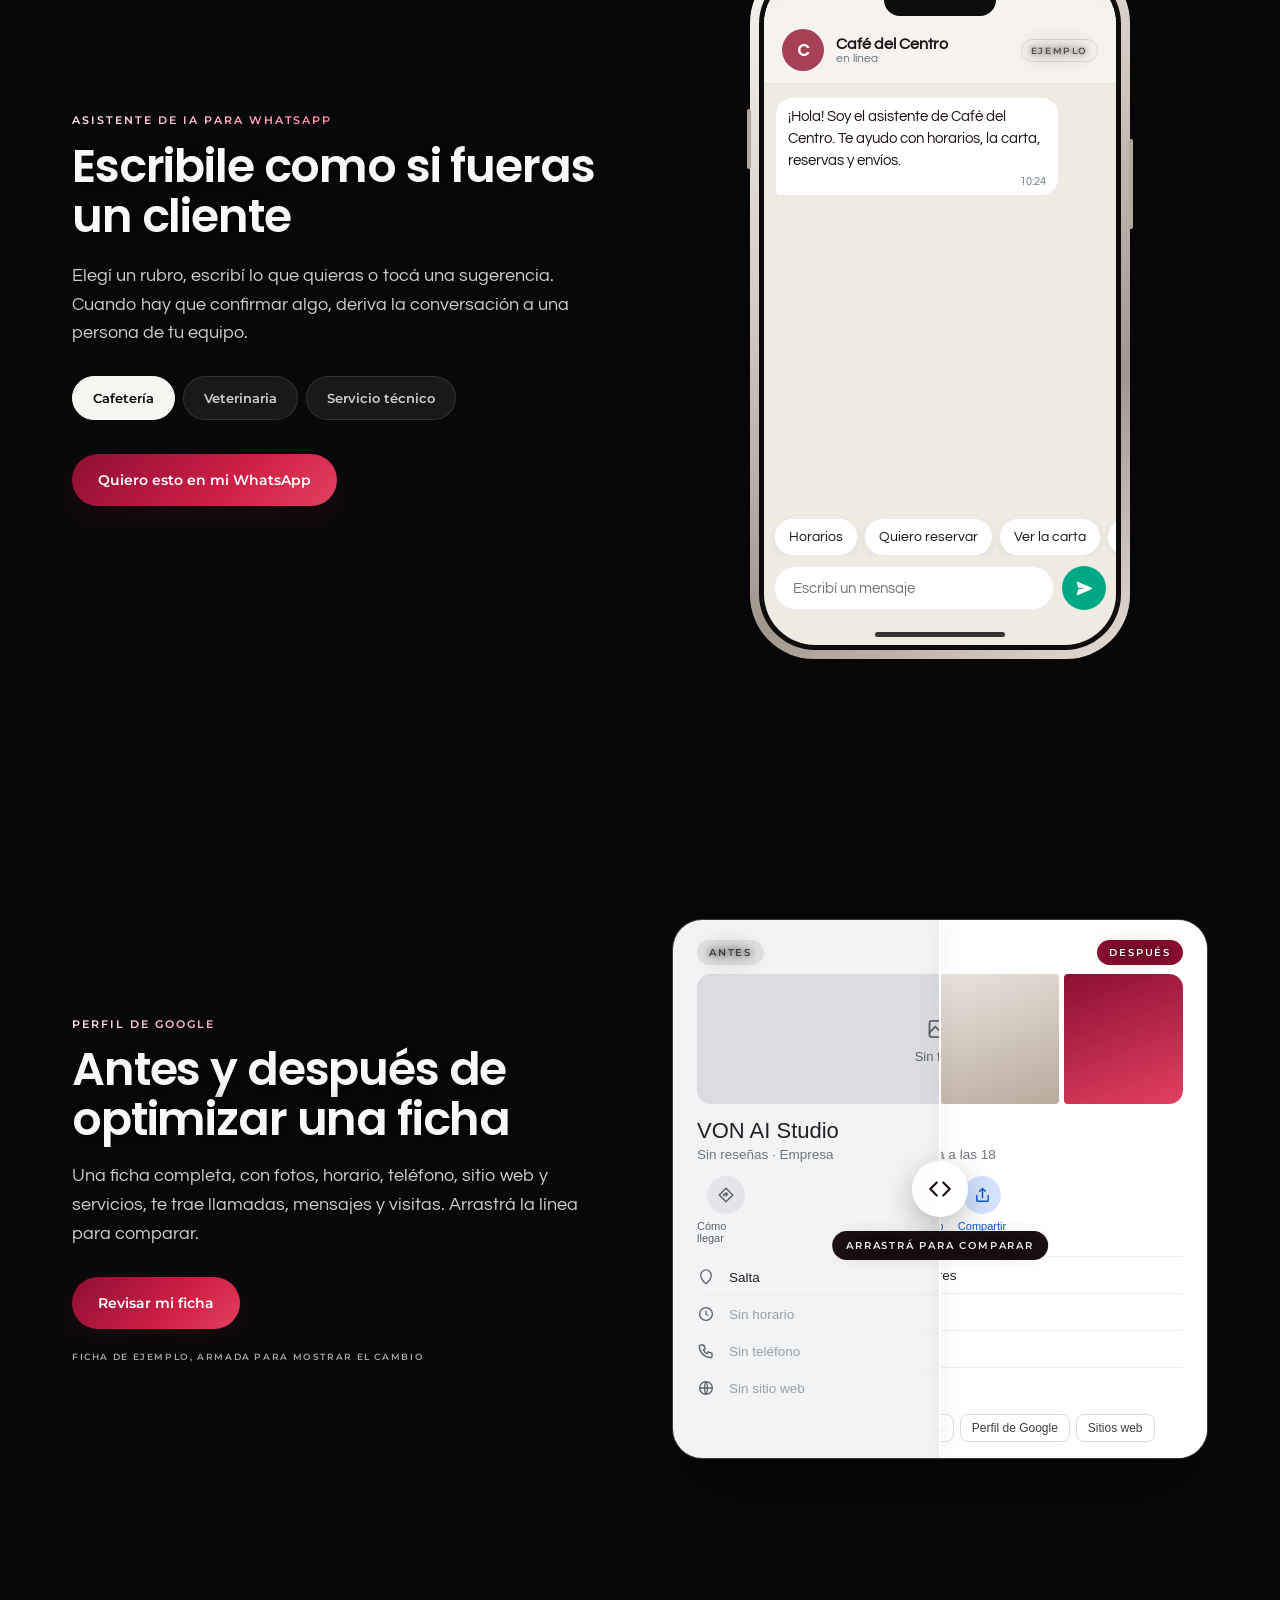
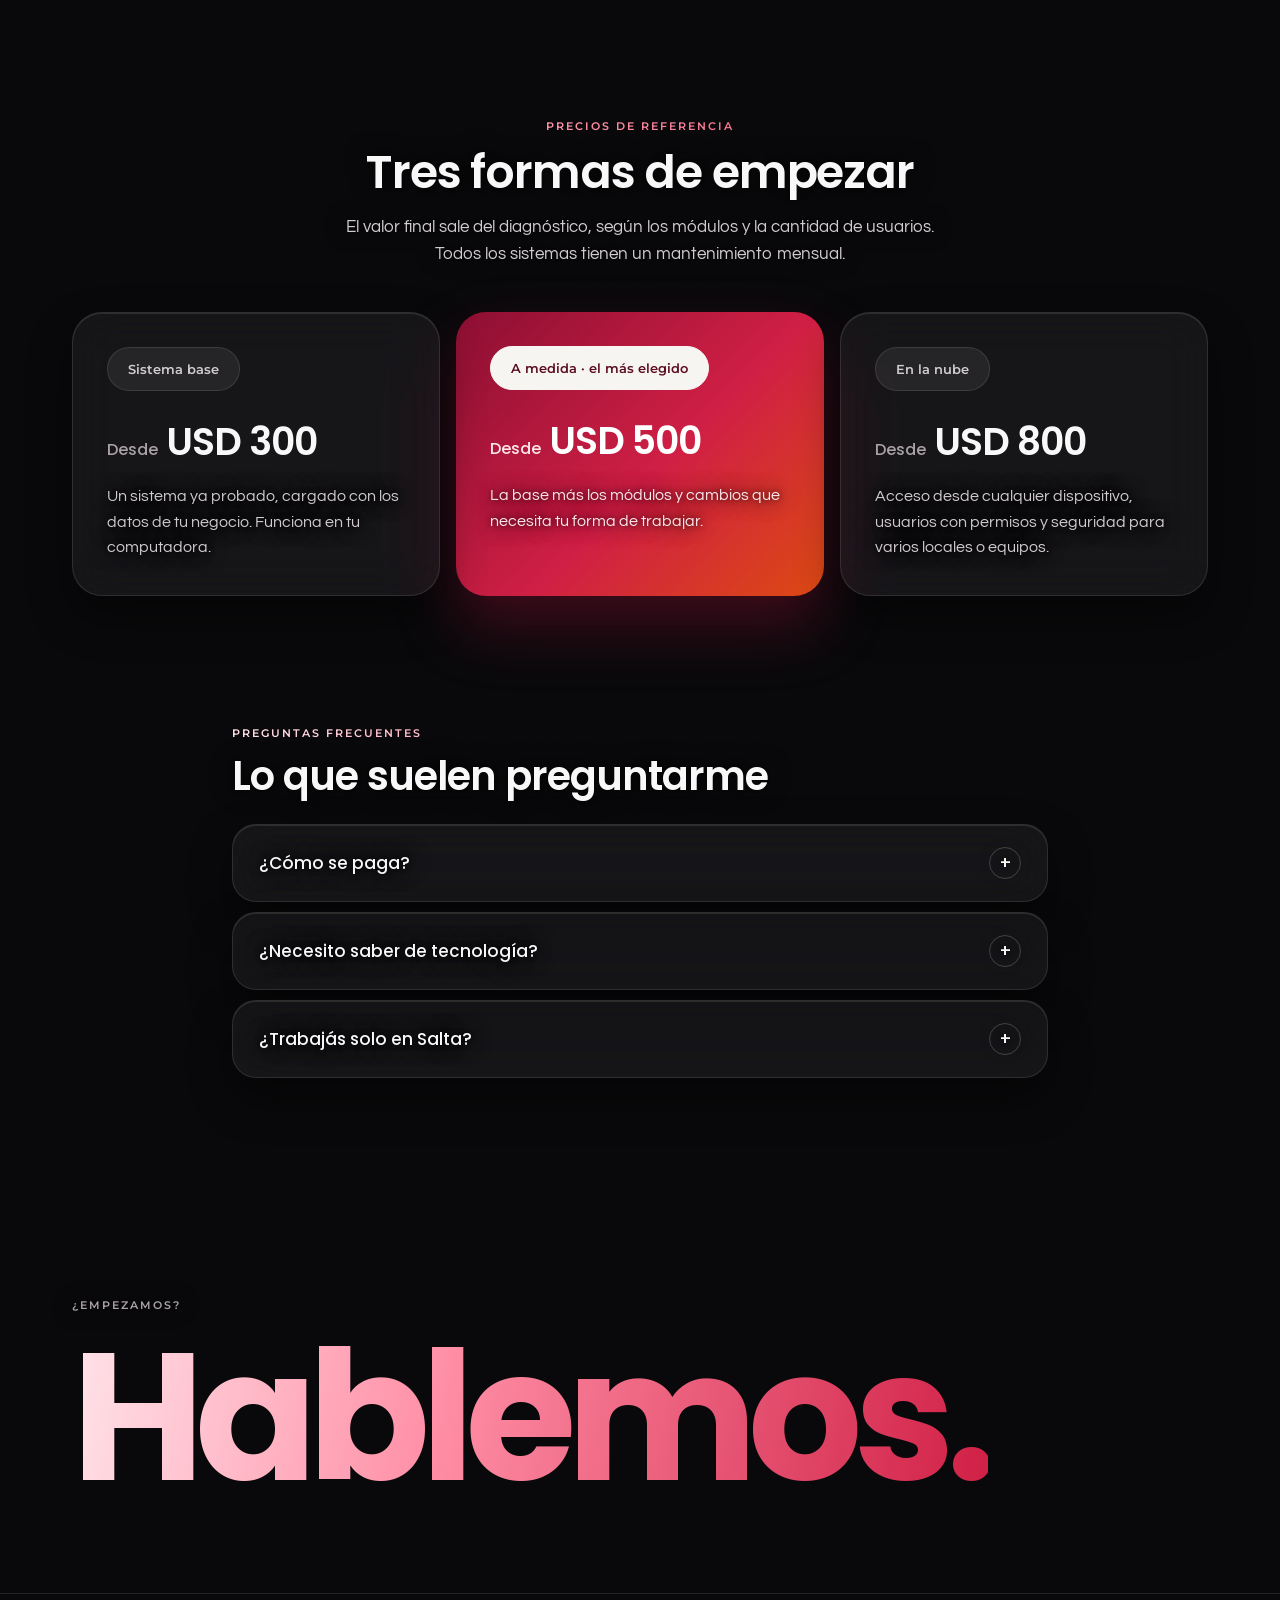
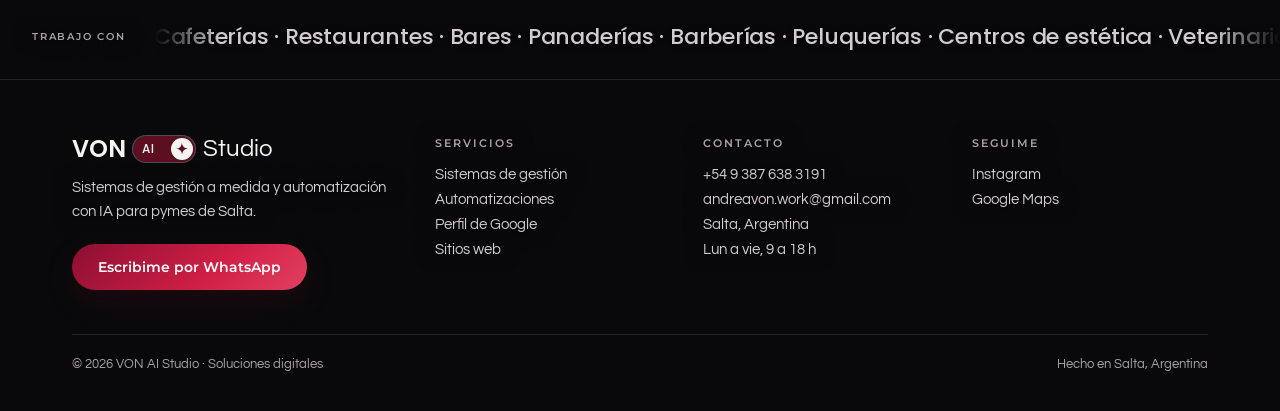
==== commit 8e2ca3ff: "Logo e ícono nuevos de VON AI Studio en la web Reemplaza el logo de cuadraditos por el logo aprobado" ====
--- a/sitio/index.html
+++ b/sitio/index.html
@@ -17,9 +17,10 @@
 <meta property="og:image:width" content="1200">
 <meta property="og:image:height" content="630">
 <meta name="twitter:card" content="summary_large_image">
-<link rel="icon" href="/favicon.svg" type="image/svg+xml">
-<link rel="icon" href="/favicon-32.png" sizes="32x32" type="image/png">
-<link rel="apple-touch-icon" href="/apple-touch-icon.png">
+<link rel="icon" href="/favicon.svg?v=2" type="image/svg+xml">
+<link rel="icon" href="/favicon-32.png?v=2" sizes="32x32" type="image/png">
+<link rel="icon" href="/favicon-16.png?v=2" sizes="16x16" type="image/png">
+<link rel="apple-touch-icon" href="/apple-touch-icon.png?v=2">
 <link rel="preconnect" href="https://fonts.googleapis.com">
 <link rel="preconnect" href="https://fonts.gstatic.com" crossorigin>
 <link href="https://fonts.googleapis.com/css2?family=Poppins:wght@500;600;700&amp;family=Questrial&amp;family=Montserrat:wght@500;600&amp;family=Fredoka:wght@700&amp;display=swap" rel="stylesheet">
@@ -202,11 +203,12 @@
 .cmp{height:600px!important}
 }
 @media (prefers-reduced-motion: reduce){*{animation:none;transition:none;scroll-behavior:auto}.st{opacity:1}.xw-line{transform:none!important}}
+.vlogo{display:inline-flex;align-items:center;gap:.32em;line-height:1;color:#F7F5F2;white-space:nowrap}.vlogo .vl-von{font-family:'Poppins',sans-serif;font-weight:600;letter-spacing:-.01em}.vlogo .vl-sw{position:relative;display:inline-flex;align-items:center;height:1.1em;width:2.6em;border-radius:999px;background:#5D0F22;box-shadow:0 0 0 1px rgba(255,255,255,.28)}.vlogo .vl-ai{font-family:'Poppins',sans-serif;font-weight:500;font-size:.5em;color:#F7F5F2;margin-left:.78em;letter-spacing:.02em}.vlogo .vl-k{position:absolute;right:.09em;top:.09em;width:.92em;height:.92em;border-radius:50%;background:#F7F5F2;display:flex;align-items:center;justify-content:center}.vlogo .vl-k svg{width:62%;height:62%;fill:#5D0F22}.vlogo .vl-st{font-family:'Questrial',sans-serif}
 </style>
 <script type="application/ld+json">{"@context":"https://schema.org","@type":"ProfessionalService","@id":"https://vonaistudio.com/#negocio","name":"VON AI Studio","description":"Sistemas de gestión a medida, automatización con IA y presencia en Google para pymes de Salta.","url":"https://vonaistudio.com/","image":"https://vonaistudio.com/og-image.png","logo":"https://vonaistudio.com/apple-touch-icon.png","telephone":"+54 9 387 638 3191","email":"andreavon.work@gmail.com","address":{"@type":"PostalAddress","addressLocality":"Salta","addressRegion":"Salta","addressCountry":"AR"},"areaServed":[{"@type":"City","name":"Salta"},{"@type":"Country","name":"Argentina"}],"hasMap":"https://maps.google.com/?cid=16941088603117214712","sameAs":["https://instagram.com/vonaistudio","https://maps.google.com/?cid=16941088603117214712"],"openingHoursSpecification":[{"@type":"OpeningHoursSpecification","dayOfWeek":["Monday","Tuesday","Wednesday","Thursday","Friday"],"opens":"09:00","closes":"18:00"}],"priceRange":"USD 300+"}</script>
 </head>
 <body>
-<div id="app"><div class="theme-dark"><div class="page"><canvas class="bgfx" aria-hidden="true"></canvas><div class="content"><header style="position: sticky; top: 16px; z-index: 50; padding-top: 16px"><div class="wrap"><div class="glass" style="border-radius: 999px; height: 66px; padding: 0 10px 0 22px; display: flex; align-items: center; justify-content: space-between"><a href="#inicio" style="text-decoration: none; color: var(--fg); display: flex; align-items: center; gap: 12px"><span style="width: 28px; height: 28px; display: grid; grid-template-columns: repeat(2,minmax(0,1fr)); gap: 3px"><span style="border-radius: 3px; background: #d4c8bc"></span><span style="border-radius: 3px; background: #a08c7c"></span><span style="border-radius: 3px; background: #a08c7c"></span><span style="border-radius: 3px; background: #5d0f22"></span></span><span style="display: flex; flex-direction: column; line-height: 1.1"><span class="t" style="font-size: 16px">VON AI Studio</span><span class="lbl" style="font-size: 8px">Soluciones digitales</span></span></a><nav class="nav-links" aria-label="Principal" style="display: flex; gap: 2px"><a class="nav-link" href="#servicios">Servicios</a><a class="nav-link" href="#modulos">Armá tu sistema</a><a class="nav-link" href="#demo">Demo</a><a class="nav-link" href="#precios">Precios</a><a class="nav-link" href="#contacto">Contacto</a></nav><a class="btn btn-main" href="https://wa.me/5493876383191?text=Hola%20Andrea%2C%20vi%20tu%20web%20y%20quiero%20hacer%20una%20consulta." style="min-height: 46px; padding: 0 20px">Hablemos</a></div></div></header><section id="inicio" class="band " style="position: relative; padding: 84px 0 120px"><div class="wrap hero-grid"><div class="rise"><span class="glass-2 lbl" style="display: inline-flex; align-items: center; gap: 10px; padding: 10px 16px; border-radius: 999px; color: #c4bec1; font-size: 11px"><span class="live" style="width: 7px; height: 7px; border-radius: 50%; background: #2fe08f"></span>Salta, Argentina · presencial y remoto</span><h1 class="t h1" style="margin: 26px 0 0; font-size: 54px; line-height: 1.07">Sistemas de gestión a medida y <span class="acc">automatización con IA</span> para pymes</h1><p style="margin: 24px 0 0; font-size: 19px; line-height: 1.6; color: var(--fg2); max-width: 500px">Ordeno ventas, stock, turnos y clientes en un solo sistema, y automatizo las consultas de WhatsApp para que tu equipo recupere horas cada semana.</p><div style="display: flex; flex-wrap: wrap; gap: 12px; margin-top: 34px"><a class="btn btn-main" href="https://wa.me/5493876383191?text=Hola%20Andrea%2C%20vi%20tu%20web%20y%20quiero%20hacer%20una%20consulta.">Escribime por WhatsApp</a><a class="btn btn-glass" href="#modulos">Armá tu sistema</a></div><p class="lbl" style="margin: 30px 0 0; font-size: 10px; display: flex; align-items: center; gap: 8px">Demo en vivo · tocá las pestañas del panel</p></div><div class="glass" style="position: relative; padding: 18px; border-radius: 32px"><div class="dash"><div class="side-nav glass-2" style="border-radius: 999px; padding: 10px 11px; display: flex; flex-direction: column; align-items: center; gap: 14px; align-self: start"><button type="button" class="navbtn navbtn-on" aria-label="Panel"><svg width="20" height="20" viewBox="0 0 24 24" fill="none" stroke="currentColor" stroke-width="1.9" stroke-linecap="round" stroke-linejoin="round" aria-hidden="true"><rect x="3.5" y="3.5" width="7" height="7" rx="2"></rect><rect x="13.5" y="3.5" width="7" height="7" rx="2"></rect><rect x="3.5" y="13.5" width="7" height="7" rx="2"></rect><rect x="13.5" y="13.5" width="7" height="7" rx="2"></rect></svg></button><button type="button" class="navbtn" aria-label="Ventas"><svg width="20" height="20" viewBox="0 0 24 24" fill="none" stroke="currentColor" stroke-width="1.9" stroke-linecap="round" stroke-linejoin="round" aria-hidden="true"><path d="M4 19V11M10 19V5M16 19v-6M22 19H2"></path></svg></button><button type="button" class="navbtn" aria-label="Turnos"><svg width="20" height="20" viewBox="0 0 24 24" fill="none" stroke="currentColor" stroke-width="1.9" stroke-linecap="round" stroke-linejoin="round" aria-hidden="true"><rect x="3.5" y="5" width="17" height="15" rx="3"></rect><path d="M3.5 10h17M8 3v4M16 3v4"></path></svg></button><button type="button" class="navbtn" aria-label="Stock"><svg width="20" height="20" viewBox="0 0 24 24" fill="none" stroke="currentColor" stroke-width="1.9" stroke-linecap="round" stroke-linejoin="round" aria-hidden="true"><path d="M3.5 8L12 3.5 20.5 8v8L12 20.5 3.5 16z"></path><path d="M3.5 8L12 12.5 20.5 8M12 12.5v8"></path></svg></button></div><div style="min-width: 0"><div style="display: flex; align-items: center; justify-content: space-between; gap: 10px; flex-wrap: wrap"><div role="tablist" aria-label="Vistas del panel" class="glass-2" style="border-radius: 999px; padding: 5px; display: flex; gap: 4px; overflow-x: auto; max-width: 100%"><button type="button" role="tab" aria-selected="true" class="pill pill-on" style="min-height: 38px; padding: 0 16px; border-color: transparent">Panel</button><button type="button" role="tab" aria-selected="false" class="pill" style="min-height: 38px; padding: 0 16px; border-color: transparent">Ventas</button><button type="button" role="tab" aria-selected="false" class="pill" style="min-height: 38px; padding: 0 16px; border-color: transparent">Turnos</button><button type="button" role="tab" aria-selected="false" class="pill" style="min-height: 38px; padding: 0 16px; border-color: transparent">Stock</button></div><span class="lbl" style="font-size: 9px; display: flex; align-items: center; gap: 7px"><span class="live" style="width: 6px; height: 6px; border-radius: 50%; background: var(--ok)"></span>En vivo · datos de ejemplo</span></div><div class="kpis" style="margin-top: 22px"><div class="ring" style="position: relative; width: 92px; height: 92px"><svg width="92" height="92" viewBox="0 0 92 92" aria-hidden="true"><circle cx="46" cy="46" r="38" fill="none" stroke="var(--bar)" stroke-width="8"></circle><circle cx="46" cy="46" r="38" fill="none" stroke="var(--acc)" stroke-width="8" stroke-linecap="round" stroke-dasharray="95.5 238.8" transform="rotate(-90 46 46)" style="transition: stroke-dasharray .9s ease"></circle></svg><div style="position: absolute; inset: 0; display: flex; flex-direction: column; align-items: center; justify-content: center"><span class="t" style="font-size: 20px">2/5</span><span class="lbl" style="font-size: 8px; letter-spacing: .1em">turnos</span></div></div><div><div class="lbl" style="font-size: 9px">Ventas de hoy</div><div class="t" style="font-size: 32px; margin-top: 4px">$ 284.600</div></div><div><div class="lbl" style="font-size: 9px">Ticket promedio</div><div class="t" style="font-size: 32px; margin-top: 4px">$ 13.552</div></div></div><div style="margin-top: 20px; min-height: 250px"><div style="display: grid; grid-template-columns: minmax(0,1fr) minmax(0,1fr); gap: 12px"><div class="glass-2" style="padding: 16px"><div class="lbl" style="font-size: 9px">Semana</div><div style="display: flex; align-items: flex-end; gap: 8px; height: 150px; margin-top: 14px"><div style="flex-grow: 1; height: 100%; display: flex; flex-direction: column; justify-content: flex-end; align-items: center; gap: 6px"><div class="bar" style="width: 100%; border-radius: 999px; background: var(--bar); height: 42%"></div><span class="lbl" style="font-size: 9px; letter-spacing: .06em">L</span></div><div style="flex-grow: 1; height: 100%; display: flex; flex-direction: column; justify-content: flex-end; align-items: center; gap: 6px"><div class="bar" style="width: 100%; border-radius: 999px; background: var(--bar); height: 62%"></div><span class="lbl" style="font-size: 9px; letter-spacing: .06em">M</span></div><div style="flex-grow: 1; height: 100%; display: flex; flex-direction: column; justify-content: flex-end; align-items: center; gap: 6px"><div class="bar" style="width: 100%; border-radius: 999px; background: var(--bar); height: 54%"></div><span class="lbl" style="font-size: 9px; letter-spacing: .06em">M</span></div><div style="flex-grow: 1; height: 100%; display: flex; flex-direction: column; justify-content: flex-end; align-items: center; gap: 6px"><div class="bar" style="width: 100%; border-radius: 999px; background: var(--bar); height: 64%"></div><span class="lbl" style="font-size: 9px; letter-spacing: .06em">J</span></div><div style="flex-grow: 1; height: 100%; display: flex; flex-direction: column; justify-content: flex-end; align-items: center; gap: 6px"><div class="bar" style="width: 100%; border-radius: 999px; background: var(--bar); height: 84%"></div><span class="lbl" style="font-size: 9px; letter-spacing: .06em">V</span></div><div style="flex-grow: 1; height: 100%; display: flex; flex-direction: column; justify-content: flex-end; align-items: center; gap: 6px"><div class="bar" style="width: 100%; border-radius: 999px; background: var(--barhi); height: 100%"></div><span class="lbl" style="font-size: 9px; letter-spacing: .06em">S</span></div><div style="flex-grow: 1; height: 100%; display: flex; flex-direction: column; justify-content: flex-end; align-items: center; gap: 6px"><div class="bar" style="width: 100%; border-radius: 999px; background: var(--bar); height: 36%"></div><span class="lbl" style="font-size: 9px; letter-spacing: .06em">D</span></div></div></div><div class="glass-2" style="padding: 6px 0; overflow: hidden"><div class="row-in" style="display: flex; align-items: center; gap: 10px; padding: 10px 14px; font-size: 14px"><span style="width: 30px; height: 30px; flex-shrink: 0; border-radius: 50%; background: linear-gradient(135deg,#ffae33,#dc4a12)"></span><span style="flex-grow: 1; min-width: 0; white-space: nowrap; overflow: hidden; text-overflow: ellipsis; color: var(--fg2)">Venta · funda y vidrio</span><span class="t" style="font-size: 13px">$ 18.500</span></div><div class="row-in" style="display: flex; align-items: center; gap: 10px; padding: 10px 14px; font-size: 14px"><span style="width: 30px; height: 30px; flex-shrink: 0; border-radius: 50%; background: linear-gradient(135deg,#2fe08f,#0f8a5c)"></span><span style="flex-grow: 1; min-width: 0; white-space: nowrap; overflow: hidden; text-overflow: ellipsis; color: var(--fg2)">Pedido por WhatsApp</span><span class="t" style="font-size: 13px">$ 35.200</span></div><div class="row-in" style="display: flex; align-items: center; gap: 10px; padding: 10px 14px; font-size: 14px"><span style="width: 30px; height: 30px; flex-shrink: 0; border-radius: 50%; background: linear-gradient(135deg,#ff5a7a,#8c0f32)"></span><span style="flex-grow: 1; min-width: 0; white-space: nowrap; overflow: hidden; text-overflow: ellipsis; color: var(--fg2)">Reparación entregada</span><span class="t" style="font-size: 13px">$ 64.000</span></div><div class="row-in" style="display: flex; align-items: center; gap: 10px; padding: 10px 14px; font-size: 14px"><span style="width: 30px; height: 30px; flex-shrink: 0; border-radius: 50%; background: linear-gradient(135deg,#d4c8bc,#a08c7c)"></span><span style="flex-grow: 1; min-width: 0; white-space: nowrap; overflow: hidden; text-overflow: ellipsis; color: var(--fg2)">Venta · cargador</span><span class="t" style="font-size: 13px">$ 22.900</span></div></div></div></div></div></div></div></div></section><section class="band " id="servicios" style="padding: 60px 0 120px"><div class="wrap"><div class="rise" style="display: flex; flex-wrap: wrap; justify-content: space-between; align-items: flex-end; gap: 24px"><div><div class="lbl acc">Servicios</div><h2 class="t h2" style="margin: 14px 0 0; font-size: 46px; line-height: 1.1">Lo que hago por tu negocio</h2></div><p style="margin: 0; max-width: 420px; font-size: 17px; line-height: 1.6; color: var(--fg2)">Cada proyecto arranca con un diagnóstico: primero entiendo cómo trabaja tu equipo y después propongo la herramienta.</p></div><a href="/sistemas-de-gestion-salta" class="folder" style="display: block; margin-top: 260px; text-decoration: none; color: var(--fg); transform: perspective(1400px) rotateX(0.00deg) rotateY(0.00deg)"><div class="balloon-wrap" aria-hidden="true"><span class="balloon">S</span></div><div class="folder-tab" style="z-index: 2"><span class="lbl" style="font-size: 10px; color: var(--fg)">Servicio principal</span></div><div class="folder-body"><div><h3 class="t" style="margin: 0; font-size: 40px; line-height: 1.08">Sistemas de gestión a medida</h3><p style="margin: 16px 0 0; font-size: 18px; line-height: 1.6; color: var(--fg2); max-width: 560px">Un sistema para ordenar clientes, pedidos, stock, turnos o ventas según cómo trabaja tu negocio. Incluye puesta en marcha y capacitación para tu equipo.</p><span class="pill pill-on" style="margin-top: 26px; cursor: inherit">Desde USD 300</span></div><span style="width: 66px; height: 66px; border-radius: 50%; border: 1px solid var(--line2); display: flex; align-items: center; justify-content: center" aria-hidden="true"><svg width="24" height="24" viewBox="0 0 24 24" fill="none" stroke="currentColor" stroke-width="1.8" stroke-linecap="round" stroke-linejoin="round"><path d="M7 17L17 7M9 7h8v8"></path></svg></span></div></a><div class="svc-grid" style="margin-top: 22px"><a href="#asistente" class="glass lift" style="text-decoration: none; color: var(--fg); padding: 30px; display: flex; flex-direction: column; gap: 14px"><span style="width: 52px; height: 52px; border-radius: 50%; background: var(--glass2); border: 1px solid var(--line); display: flex; align-items: center; justify-content: center" aria-hidden="true"><svg width="22" height="22" viewBox="0 0 24 24" fill="none" stroke="currentColor" stroke-width="1.9" stroke-linecap="round" stroke-linejoin="round"><path d="M13 2L4 14h7l-1 8 9-12h-7z"></path></svg></span><h3 class="t" style="margin: 4px 0 0; font-size: 21px">Automatizaciones</h3><p style="margin: 0; font-size: 15px; line-height: 1.6; color: var(--fg2)">Asistente de WhatsApp con IA que responde consultas y horarios, respuestas automáticas en Instagram y Facebook, y procesos internos conectados.</p><span class="lbl acc" style="margin-top: auto; padding-top: 8px; font-size: 10px">Ver la demo del asistente ↓</span></a><a href="#ficha" class="glass lift" style="text-decoration: none; color: var(--fg); padding: 30px; display: flex; flex-direction: column; gap: 14px"><span style="width: 52px; height: 52px; border-radius: 50%; background: var(--glass2); border: 1px solid var(--line); display: flex; align-items: center; justify-content: center" aria-hidden="true"><svg width="22" height="22" viewBox="0 0 24 24" fill="none" stroke="currentColor" stroke-width="1.9" stroke-linecap="round" stroke-linejoin="round"><path d="M12 21s-7-6.2-7-11.5a7 7 0 0 1 14 0C19 14.8 12 21 12 21zM12 7.5a2 2 0 1 0 0 4 2 2 0 0 0 0-4z"></path></svg></span><h3 class="t" style="margin: 4px 0 0; font-size: 21px">Perfil de Google</h3><p style="margin: 0; font-size: 15px; line-height: 1.6; color: var(--fg2)">Tu ficha de Google Maps completa: categorías, servicios, fotos, horarios y reseñas, para que te encuentren y te elijan.</p><span class="lbl acc" style="margin-top: auto; padding-top: 8px; font-size: 10px">Ver el antes y después ↓</span></a><a href="https://wa.me/5493876383191?text=Hola%20Andrea%2C%20quiero%20consultar%20por%20una%20p%C3%A1gina%20web." class="glass lift" style="text-decoration: none; color: var(--fg); padding: 30px; display: flex; flex-direction: column; gap: 14px"><span style="width: 52px; height: 52px; border-radius: 50%; background: var(--glass2); border: 1px solid var(--line); display: flex; align-items: center; justify-content: center" aria-hidden="true"><svg width="22" height="22" viewBox="0 0 24 24" fill="none" stroke="currentColor" stroke-width="1.9" stroke-linecap="round" stroke-linejoin="round"><path d="M3 5h18v12H3zM8 21h8"></path></svg></span><h3 class="t" style="margin: 4px 0 0; font-size: 21px">Sitios web</h3><p style="margin: 0; font-size: 15px; line-height: 1.6; color: var(--fg2)">Desde una landing page hasta un sitio con varias secciones y catálogo, conectado con WhatsApp y tu ficha de Google. Los sitios más completos tienen plazo según su complejidad.</p><span class="lbl acc" style="margin-top: auto; padding-top: 8px; font-size: 10px">Landing page en 3 a 5 días hábiles</span></a><a href="https://wa.me/5493876383191?text=Hola%20Andrea%2C%20quiero%20consultar%20por%20el%20asistente%20virtual." class="glass lift" style="text-decoration: none; color: var(--fg); padding: 30px; display: flex; flex-direction: column; gap: 14px"><span style="width: 52px; height: 52px; border-radius: 50%; background: var(--glass2); border: 1px solid var(--line); display: flex; align-items: center; justify-content: center" aria-hidden="true"><svg width="22" height="22" viewBox="0 0 24 24" fill="none" stroke="currentColor" stroke-width="1.9" stroke-linecap="round" stroke-linejoin="round"><path d="M4 6h16v14H4zM4 10h16M8 3v4M16 3v4"></path></svg></span><h3 class="t" style="margin: 4px 0 0; font-size: 21px">Asistente virtual con IA</h3><p style="margin: 0; font-size: 15px; line-height: 1.6; color: var(--fg2)">Soporte administrativo remoto: agenda, seguimiento de clientes, carga de datos y reportes.</p><span class="lbl acc" style="margin-top: auto; padding-top: 8px; font-size: 10px">Por hora o por mes</span></a><a href="https://wa.me/5493876383191?text=Hola%20Andrea%2C%20quiero%20pedir%20el%20diagn%C3%B3stico%20de%20sistemas%20sin%20cargo." class="lift svc-wide" style="text-decoration: none; color: #fff; padding: 34px; border-radius: 28px; background: var(--hl); display: flex; flex-direction: column; justify-content: space-between; gap: 16px; box-shadow: 0 24px 50px rgba(140,15,50,.35)"><span class="lbl" style="font-size: 10px; color: #ffe1c7">Diagnóstico de sistemas · sin cargo</span><span class="t" style="font-size: 30px; line-height: 1.18; max-width: 620px">Contame cómo trabaja hoy tu negocio y te digo qué conviene hacer primero</span><span style="font-size: 16px; line-height: 1.6; color: #ffe8ec; max-width: 600px">Analizo tus procesos y te recomiendo herramientas concretas, con costos comparados y un plan para arrancar.</span><span class="lbl" style="font-size: 11px; color: #fff">Pedir mi diagnóstico ↗</span></a></div></div></section><section class="band  xw" aria-label="Ordená, automatizá, crecé" style="padding: 80px 0 120px"><div class="xw-line" style="padding-left: 8vw">Ordená.</div><div class="xw-line xw-acc" style="padding-left: 2vw">Automatizá.</div><div class="xw-line" style="padding-left: 26vw">Crecé.</div><div class="wrap" style="margin-top: 90px"><p class="reveal t" style="margin: 0 auto; max-width: 980px; text-align: center; font-size: 46px; line-height: 1.18; font-weight: 500"><span style="display: inline; opacity: clamp(.16, calc(var(--rv) * 27 - 0), 1)">Ordeno </span><span style="display: inline; opacity: clamp(.16, calc(var(--rv) * 27 - 1), 1)">la </span><span style="display: inline; opacity: clamp(.16, calc(var(--rv) * 27 - 2), 1)">información </span><span style="display: inline; opacity: clamp(.16, calc(var(--rv) * 27 - 3), 1)">de </span><span style="display: inline; opacity: clamp(.16, calc(var(--rv) * 27 - 4), 1)">tu </span><span style="display: inline; opacity: clamp(.16, calc(var(--rv) * 27 - 5), 1)">negocio, </span><span style="display: inline; opacity: clamp(.16, calc(var(--rv) * 27 - 6), 1)">automatizo </span><span style="display: inline; opacity: clamp(.16, calc(var(--rv) * 27 - 7), 1)">lo </span><span style="display: inline; opacity: clamp(.16, calc(var(--rv) * 27 - 8), 1)">que </span><span style="display: inline; opacity: clamp(.16, calc(var(--rv) * 27 - 9), 1)">se </span><span style="display: inline; opacity: clamp(.16, calc(var(--rv) * 27 - 10), 1)">repite </span><span style="display: inline; opacity: clamp(.16, calc(var(--rv) * 27 - 11), 1)">y </span><span style="display: inline; opacity: clamp(.16, calc(var(--rv) * 27 - 12), 1)">te </span><span style="display: inline; opacity: clamp(.16, calc(var(--rv) * 27 - 13), 1)">dejo </span><span style="display: inline; opacity: clamp(.16, calc(var(--rv) * 27 - 14), 1)">un </span><span style="display: inline; opacity: clamp(.16, calc(var(--rv) * 27 - 15), 1)">sistema </span><span style="display: inline; opacity: clamp(.16, calc(var(--rv) * 27 - 16), 1)">que </span><span style="display: inline; opacity: clamp(.16, calc(var(--rv) * 27 - 17), 1)">tu </span><span style="display: inline; opacity: clamp(.16, calc(var(--rv) * 27 - 18), 1)">equipo </span><span style="display: inline; opacity: clamp(.16, calc(var(--rv) * 27 - 19), 1)">usa </span><span style="display: inline; opacity: clamp(.16, calc(var(--rv) * 27 - 20), 1)">todos </span><span style="display: inline; opacity: clamp(.16, calc(var(--rv) * 27 - 21), 1)">los </span><span style="display: inline; opacity: clamp(.16, calc(var(--rv) * 27 - 22), 1)">días. </span></p></div></section><section class="band " style="padding: 40px 0 120px"><div class="wrap"><div class="rise"><div class="lbl acc">El problema</div><h2 class="t h2" style="margin: 14px 0 0; font-size: 46px; line-height: 1.1">¿Te suena alguna de estas?</h2></div><div class="g4" style="margin-top: 40px"><div class="glass lift rise" style="padding: 28px; border-radius: 26px"><span class="t acc" style="font-size: 22px">01</span><p style="margin: 14px 0 0; font-size: 17px; line-height: 1.5">No sabés cuánto vendiste hasta que cerrás la caja.</p></div><div class="glass lift rise" style="padding: 28px; border-radius: 26px"><span class="t acc" style="font-size: 22px">02</span><p style="margin: 14px 0 0; font-size: 17px; line-height: 1.5">Te enterás de que falta stock cuando un cliente lo pide.</p></div><div class="glass lift rise" style="padding: 28px; border-radius: 26px"><span class="t acc" style="font-size: 22px">03</span><p style="margin: 14px 0 0; font-size: 17px; line-height: 1.5">Los turnos y pedidos están repartidos entre un cuaderno y el chat.</p></div><div class="glass lift rise" style="padding: 28px; border-radius: 26px"><span class="t acc" style="font-size: 22px">04</span><p style="margin: 14px 0 0; font-size: 17px; line-height: 1.5">La información de cada cliente depende de la memoria de alguien.</p></div></div></div></section><section class="band " id="modulos" style="padding: 40px 0 130px"><div class="wrap"><div class="rise" style="display: flex; flex-wrap: wrap; justify-content: space-between; align-items: flex-end; gap: 24px"><div><div class="lbl acc">Módulos</div><h2 class="t h2" style="margin: 14px 0 0; font-size: 46px; line-height: 1.1">Armá tu sistema</h2></div><p style="margin: 0; max-width: 440px; font-size: 17px; line-height: 1.6; color: var(--fg2)">Elegí los módulos que necesita tu negocio y mirá cómo se arma tu panel a la derecha.</p></div><div class="builder" style="margin-top: 40px"><div class="glass" style="padding: 12px; border-radius: 32px; display: grid; gap: 6px"><button type="button" class="mod" aria-pressed="false"><span>Ventas y caja</span><span style="font-size: 16px">+</span></button><button type="button" class="mod" aria-pressed="false"><span>Stock</span><span style="font-size: 16px">+</span></button><button type="button" class="mod" aria-pressed="false"><span>Turnos y agenda</span><span style="font-size: 16px">+</span></button><button type="button" class="mod" aria-pressed="false"><span>Clientes</span><span style="font-size: 16px">+</span></button><button type="button" class="mod" aria-pressed="false"><span>Órdenes de trabajo</span><span style="font-size: 16px">+</span></button><button type="button" class="mod" aria-pressed="false"><span>Lista de precios</span><span style="font-size: 16px">+</span></button><button type="button" class="mod" aria-pressed="false"><span>Reportes</span><span style="font-size: 16px">+</span></button><button type="button" class="mod" aria-pressed="false"><span>Exportación de datos</span><span style="font-size: 16px">+</span></button><div style="display: flex; gap: 8px; padding: 6px 4px 2px"><button type="button" class="pill">Elegir todos</button><button type="button" class="pill">Vaciar</button></div></div><div class="glass" style="padding: 14px; border-radius: 32px"><div style="background: #f7f4f0; color: #1c1216; border-radius: 22px; min-height: 520px; display: grid; grid-template-columns: 160px minmax(0,1fr); overflow: hidden"><div style="background: #fff; border-right: 1px solid #ece5dd; padding: 18px 10px; display: flex; flex-direction: column; gap: 4px"><div class="t" style="font-size: 15px; padding: 2px 10px 14px">Tu negocio</div><div class="si" style="opacity: .6">Sin módulos</div></div><div style="padding: 18px"><div style="display: flex; justify-content: space-between; align-items: center"><div class="t" style="font-size: 18px">Panel</div><span class="chip" style="background: #fff; color: #5d0f22">0 módulos</span></div><div style="margin-top: 18px; height: 420px; border: 2px dashed #ddd2c6; border-radius: 18px; display: flex; flex-direction: column; align-items: center; justify-content: center; gap: 10px; color: #6b5a62; text-align: center; padding: 20px"><svg width="34" height="34" viewBox="0 0 24 24" fill="none" stroke="currentColor" stroke-width="1.6" stroke-linecap="round" aria-hidden="true"><path d="M12 5v14M5 12h14"></path></svg><span style="font-size: 15px">Elegí un módulo a la izquierda para empezar a armar tu sistema</span></div><div class="wgrid" style="margin-top: 14px"></div></div></div></div></div><div style="display: flex; justify-content: flex-end; margin-top: 20px"><a class="btn btn-main" href="https://wa.me/5493876383191?text=Hola%20Andrea%2C%20arm%C3%A9%20un%20sistema%20en%20tu%20web%20con%20estos%20m%C3%B3dulos%3A%20todav%C3%ADa%20no%20eleg%C3%AD.">Quiero un sistema con estos módulos</a></div></div></section><section class="band " id="demo" style="padding: 40px 0 0; text-align: center"><div class="wrap apple"><div class="lbl">Ejemplo · sistema para una veterinaria</div><h2 class="t" style="margin: 20px 0 0; font-size: 116px; line-height: .95; letter-spacing: -.045em">Tu negocio,<br/>ordenado.</h2><p style="margin: 26px auto 0; font-size: 20px; line-height: 1.6; color: var(--fg2); max-width: 560px">Deslizá y mirá cómo funciona un sistema a medida, módulo por módulo.</p></div></section><section class="band  story" style="height: 2240px; padding-top: 40px"><div style="position: sticky; top: 90px; height: 640px; display: flex; align-items: center"><div class="wrap story-grid" style="width: 100%"><div style="position: relative; min-height: 300px"><div style="height: 3px; border-radius: 999px; background: var(--bar); overflow: hidden"><div class="prog" style="height: 100%; background: var(--barhi)"></div></div><div style="position: relative; margin-top: 30px; height: 250px"><div class="st on" style="position: absolute; inset: 0"><div class="t acc" style="font-size: 15px">01</div><h3 class="t" style="margin: 10px 0 0; font-size: 38px; line-height: 1.1">La agenda del día, en una pantalla</h3><p style="margin: 16px 0 0; font-size: 18px; line-height: 1.6; color: var(--fg2)">Quién viene, a qué hora y qué está pendiente. Sin cuaderno ni chats sueltos.</p></div><div class="st" style="position: absolute; inset: 0"><div class="t acc" style="font-size: 15px">02</div><h3 class="t" style="margin: 10px 0 0; font-size: 38px; line-height: 1.1">La historia de cada paciente</h3><p style="margin: 16px 0 0; font-size: 18px; line-height: 1.6; color: var(--fg2)">Datos del dueño, peso, consultas y tratamientos, para todo el equipo.</p></div><div class="st" style="position: absolute; inset: 0"><div class="t acc" style="font-size: 15px">03</div><h3 class="t" style="margin: 10px 0 0; font-size: 38px; line-height: 1.1">Recordatorios de vacunas</h3><p style="margin: 16px 0 0; font-size: 18px; line-height: 1.6; color: var(--fg2)">El sistema avisa qué vence y prepara el mensaje para mandarlo por WhatsApp.</p></div><div class="st" style="position: absolute; inset: 0"><div class="t acc" style="font-size: 15px">04</div><h3 class="t" style="margin: 10px 0 0; font-size: 38px; line-height: 1.1">La caja, sin cuentas a mano</h3><p style="margin: 16px 0 0; font-size: 18px; line-height: 1.6; color: var(--fg2)">Consultas, vacunas y venta de alimento sumadas al momento.</p></div></div></div><div style="border-radius: 24px; padding: 12px; background: #1b1719; box-shadow: var(--shadow)"><div style="position: relative; aspect-ratio: 16 / 10; border-radius: 12px; overflow: hidden; background: #f7f4f0; text-align: left"><div class="screen st on"><div class="side"><div class="t" style="font-size: 14px; padding: 4px 10px 14px">Patitas</div><div class="si si-on">Agenda</div><div class="si">Pacientes</div><div class="si">Vacunas</div><div class="si">Caja</div></div><div style="padding: 20px 22px"><div class="t" style="font-size: 20px">Agenda · martes</div><div style="background: #fff; border-radius: 14px; margin-top: 14px; font-size: 13px"><div style="display: flex; gap: 12px; padding: 11px 14px; border-bottom: 1px solid #f1ebe4"><b class="t" style="font-size: 12px">09:30</b><span style="flex-grow: 1">Luna · control anual</span><span class="chip" style="background: #e6f6ef; color: #05724f">Atendido</span></div><div style="display: flex; gap: 12px; padding: 11px 14px; border-bottom: 1px solid #f1ebe4"><b class="t" style="font-size: 12px">10:15</b><span style="flex-grow: 1">Milo · vacuna séxtuple</span><span class="chip" style="background: #e6f6ef; color: #05724f">Atendido</span></div><div style="display: flex; gap: 12px; padding: 11px 14px; border-bottom: 1px solid #f1ebe4"><b class="t" style="font-size: 12px">11:00</b><span style="flex-grow: 1">Olivia · consulta</span><span class="chip" style="background: #fdf1de; color: #9a5306">En espera</span></div><div style="display: flex; gap: 12px; padding: 11px 14px"><b class="t" style="font-size: 12px">16:00</b><span style="flex-grow: 1">Simba · desparasitación</span><span class="chip" style="background: #f3efea; color: #5a4a52">Confirmado</span></div></div></div></div><div class="screen st"><div class="side"><div class="t" style="font-size: 14px; padding: 4px 10px 14px">Patitas</div><div class="si">Agenda</div><div class="si si-on">Pacientes</div><div class="si">Vacunas</div><div class="si">Caja</div></div><div style="padding: 20px 22px; display: grid; grid-template-columns: 1fr 1fr; gap: 12px; align-content: start"><div style="background: #fff; border-radius: 14px; padding: 16px; grid-column: span 2; display: flex; gap: 14px; align-items: center"><span class="t" style="width: 54px; height: 54px; border-radius: 50%; background: #b48a5a; display: flex; align-items: center; justify-content: center; color: #fff; font-size: 20px">L</span><div><div class="t" style="font-size: 20px">Luna</div><div style="font-size: 13px; color: #5a4a52">Golden retriever · 3 años · 28 kg · Dueña: Marina G.</div></div></div><div style="background: #fff; border-radius: 14px; padding: 14px; font-size: 13px"><div class="lbl" style="font-size: 8px; color: #5a4a52">Historia clínica</div><div style="margin-top: 8px; line-height: 1.7">12/09 · Control anual<br/>03/06 · Otitis, tratamiento<br/>20/01 · Vacuna antirrábica</div></div><div style="background: #fff; border-radius: 14px; padding: 14px; font-size: 13px"><div class="lbl" style="font-size: 8px; color: #5a4a52">Próximo</div><div class="t" style="font-size: 17px; margin-top: 8px">Antirrábica</div><div style="color: #9a5306">Vence el 20/01</div></div></div></div><div class="screen st"><div class="side"><div class="t" style="font-size: 14px; padding: 4px 10px 14px">Patitas</div><div class="si">Agenda</div><div class="si">Pacientes</div><div class="si si-on">Vacunas</div><div class="si">Caja</div></div><div style="padding: 20px 22px"><div class="t" style="font-size: 20px">Vacunas por vencer</div><div style="background: #fff; border-radius: 14px; margin-top: 14px; font-size: 13px"><div style="display: flex; gap: 12px; align-items: center; padding: 11px 14px; border-bottom: 1px solid #f1ebe4"><span style="flex-grow: 1">Milo · séxtuple · vence en 5 días</span><span class="chip" style="background: #1c1216; color: #f3efea">Enviar WhatsApp</span></div><div style="display: flex; gap: 12px; align-items: center; padding: 11px 14px; border-bottom: 1px solid #f1ebe4"><span style="flex-grow: 1">Nina · triple felina · vence en 8 días</span><span class="chip" style="background: #e6f6ef; color: #05724f">Enviado</span></div><div style="display: flex; gap: 12px; align-items: center; padding: 11px 14px"><span style="flex-grow: 1">Rocco · antirrábica · vence en 12 días</span><span class="chip" style="background: #1c1216; color: #f3efea">Enviar WhatsApp</span></div></div></div></div><div class="screen st"><div class="side"><div class="t" style="font-size: 14px; padding: 4px 10px 14px">Patitas</div><div class="si">Agenda</div><div class="si">Pacientes</div><div class="si">Vacunas</div><div class="si si-on">Caja</div></div><div style="padding: 20px 22px"><div class="t" style="font-size: 20px">Caja de hoy</div><div style="display: grid; grid-template-columns: repeat(3,minmax(0,1fr)); gap: 10px; margin-top: 14px"><div style="background: #fff; border-radius: 14px; padding: 12px"><div class="lbl" style="font-size: 8px; color: #5a4a52">Consultas</div><div class="t" style="font-size: 20px; margin-top: 4px">$ 60.000</div></div><div style="background: #fff; border-radius: 14px; padding: 12px"><div class="lbl" style="font-size: 8px; color: #5a4a52">Vacunas</div><div class="t" style="font-size: 20px; margin-top: 4px">$ 30.000</div></div><div style="background: #fff; border-radius: 14px; padding: 12px"><div class="lbl" style="font-size: 8px; color: #5a4a52">Alimento</div><div class="t" style="font-size: 20px; margin-top: 4px">$ 47.500</div></div></div><div style="background: #fff; border-radius: 14px; padding: 14px; margin-top: 10px; display: flex; align-items: flex-end; gap: 10px; height: 120px"><div style="flex-grow: 1; height: 45%; border-radius: 999px; background: #e3d9cf"></div><div style="flex-grow: 1; height: 70%; border-radius: 999px; background: #e3d9cf"></div><div style="flex-grow: 1; height: 55%; border-radius: 999px; background: #e3d9cf"></div><div style="flex-grow: 1; height: 90%; border-radius: 999px; background: #5d0f22"></div><div style="flex-grow: 1; height: 62%; border-radius: 999px; background: #e3d9cf"></div></div></div></div></div></div></div></div></section><section class="band " id="caso" style="padding: 80px 0 120px"><div class="wrap two-col"><div class="glass" style="padding: 14px; border-radius: 32px"><img src="/img/apple-service-panel.webp" width="1440" height="812" loading="lazy" decoding="async" alt="Panel del sistema de gestión de Apple Service Salta con ingresos, reparaciones activas, gastos y stock crítico" style="width: 100%; height: auto; display: block; border-radius: 20px"/></div><div class="rise"><div class="lbl acc">Caso real</div><h2 class="t h2" style="margin: 14px 0 0; font-size: 44px; line-height: 1.1">Lo construí primero para mi propio negocio</h2><p style="margin: 18px 0 0; font-size: 17px; line-height: 1.6; color: var(--fg2)">Apple Service Salta es mi servicio técnico de celulares. Operaba con cuadernos y planillas sueltas; hoy ventas, stock, reparaciones, clientes y caja viven en un solo sistema. Lo que aprendí ordenando mi negocio es lo que aplico en el tuyo.</p></div></div></section><section class="band " id="asistente" style="padding: 40px 0 130px"><div class="wrap two-col"><div class="rise"><div class="lbl acc">Asistente de IA para WhatsApp</div><h2 class="t h2" style="margin: 14px 0 0; font-size: 46px; line-height: 1.1">Escribile como si fueras un cliente</h2><p style="margin: 20px 0 0; font-size: 18px; line-height: 1.6; color: var(--fg2)">Elegí un rubro, escribí lo que quieras o tocá una sugerencia. Cuando hay que confirmar algo, deriva la conversación a una persona de tu equipo.</p><div style="display: flex; flex-wrap: wrap; gap: 8px; margin-top: 28px"><button type="button" class="pill pill-on" aria-pressed="true">Cafetería</button><button type="button" class="pill" aria-pressed="false">Veterinaria</button><button type="button" class="pill" aria-pressed="false">Servicio técnico</button></div><a class="btn btn-main" href="https://wa.me/5493876383191?text=Hola%20Andrea%2C%20prob%C3%A9%20el%20asistente%20de%20tu%20web%20y%20quiero%20consultar%20por%20la%20automatizaci%C3%B3n%20de%20WhatsApp." style="margin-top: 34px">Quiero esto en mi WhatsApp</a></div><div style="display: flex; justify-content: center"><div style="position: relative; width: 380px; max-width: 100%; border-radius: 64px; padding: 9px; background: linear-gradient(145deg,#f7f3ee 0%,#d6cdc3 35%,#a1968b 70%,#e5ddd4 100%); box-shadow: 0 50px 90px rgba(0,0,0,.25)"><div style="position: absolute; left: -3px; top: 150px; width: 4px; height: 60px; border-radius: 4px; background: #b3a89d"></div><div style="position: absolute; right: -3px; top: 180px; width: 4px; height: 90px; border-radius: 4px; background: #b3a89d"></div><div style="border-radius: 56px; padding: 5px; background: #0d0d0e"><div style="position: relative; border-radius: 51px; overflow: hidden; background: #efeae2; color: #1c1216"><div style="position: absolute; left: 50%; top: 11px; width: 112px; height: 32px; margin-left: -56px; border-radius: 999px; background: #0d0d0e; z-index: 3"></div><div style="position: relative; z-index: 2; padding: 56px 18px 12px; display: flex; align-items: center; gap: 12px; background: rgba(247,244,240,.88); backdrop-filter: blur(18px); -webkit-backdrop-filter: blur(18px); border-bottom: 1px solid rgba(0,0,0,.06)"><div class="t" style="width: 42px; height: 42px; border-radius: 50%; background: #a54055; color: #fff; display: flex; align-items: center; justify-content: center; font-size: 17px">C</div><div style="min-width: 0"><div style="font-size: 16px; font-weight: 600">Café del Centro</div><div style="font-size: 12px; color: #667781">en línea</div></div><span class="lbl" style="margin-left: auto; font-size: 9px; color: #5a4a52; border: 1px solid rgba(0,0,0,.1); border-radius: 999px; padding: 5px 9px">Ejemplo</span></div><div class="scrl" aria-live="polite" style="height: 430px; overflow-y: auto; padding: 14px 12px; display: flex; flex-direction: column; gap: 7px"><div class="row-in" style="align-self: flex-start; max-width: 86%; background: #fff; padding: 8px 12px 5px; border-radius: 16px 16px 16px 4px; font-size: 15px; line-height: 1.45"><span>¡Hola! Soy el asistente de Café del Centro. Te ayudo con horarios, la carta, reservas y envíos.</span><span style="display: block; text-align: right; font-size: 11px; color: #667781; margin-top: 2px">10:24</span></div></div><div class="scrl" style="padding: 4px 10px 0; display: flex; gap: 6px; overflow-x: auto"><button type="button" class="qr">Horarios</button><button type="button" class="qr">Quiero reservar</button><button type="button" class="qr">Ver la carta</button><button type="button" class="qr">¿Dónde están?</button><button type="button" class="qr">¿Hacen envíos?</button><button type="button" class="qr">Hablar con alguien</button></div><div style="padding: 10px 10px 22px; display: flex; gap: 8px; align-items: center"><label for="chat-o" style="position: absolute; width: 1px; height: 1px; overflow: hidden; clip: rect(0 0 0 0)">Escribí un mensaje</label><input id="chat-o" class="chat-in" type="text" placeholder="Escribí un mensaje" value/><button type="button" class="send" aria-label="Enviar"><svg width="19" height="19" viewBox="0 0 24 24" fill="currentColor" aria-hidden="true"><path d="M3.4 20.4l17.4-7.5c.8-.4.8-1.5 0-1.8L3.4 3.6c-.7-.3-1.4.3-1.2 1l1.9 6.4 9 1-9 1-1.9 6.4c-.2.7.5 1.3 1.2 1z"></path></svg></button></div><div style="height: 5px; width: 130px; border-radius: 999px; background: #1c1216; margin: 0 auto 8px; opacity: .85"></div></div></div></div></div></div></section><section class="band " id="ficha" style="position: relative; padding: 130px 0"><div class="wrap two-col" style="position: relative"><div class="rise"><div class="lbl acc">Perfil de Google</div><h2 class="t h2" style="margin: 14px 0 0; font-size: 46px; line-height: 1.08">Antes y después de optimizar una ficha</h2><p style="margin: 18px 0 0; font-size: 18px; line-height: 1.6; color: var(--fg2)">Una ficha completa, con fotos, horario, teléfono, sitio web y servicios, te trae llamadas, mensajes y visitas. Arrastrá la línea para comparar.</p><a class="btn btn-main" href="https://wa.me/5493876383191?text=Hola%20Andrea%2C%20quiero%20consultar%20por%20mi%20ficha%20de%20Google." style="margin-top: 28px">Revisar mi ficha</a><p class="lbl" style="margin: 22px 0 0; font-size: 9px">Ficha de ejemplo, armada para mostrar el cambio</p></div><div class="cmp hint" style="--pos: 50%; height: 540px; box-shadow: 0 40px 80px rgba(0,0,0,.45); border: 1px solid var(--line2)"><div class="gm" style="position: absolute; inset: 0; background: #f1f3f4; padding: 22px 24px"><span class="lbl" style="font-size: 10px; color: #3c4043; background: rgba(0,0,0,.07); border-radius: 999px; padding: 6px 12px">Antes</span><div style="height: 130px; border-radius: 14px; background: #dadce0; margin-top: 14px; display: flex; flex-direction: column; align-items: center; justify-content: center; gap: 6px; color: #5f6368; font-size: 13px"><svg width="28" height="28" viewBox="0 0 24 24" fill="none" stroke="currentColor" stroke-width="1.6" stroke-linecap="round" stroke-linejoin="round" aria-hidden="true"><rect x="3" y="5" width="18" height="14" rx="2"></rect><path d="M3 15l5-5 4 4 3-3 6 6"></path></svg>Sin fotos</div><div style="font-size: 22px; margin-top: 14px">VON AI Studio</div><div style="font-size: 13.5px; color: #70757a; margin-top: 3px">Sin reseñas · Empresa</div><div style="display: flex; gap: 6px; margin-top: 14px"><div class="gm-act" style="color: #5f6368"><span style="background: #e3e5e8"><svg width="18" height="18" viewBox="0 0 24 24" fill="none" stroke="currentColor" stroke-width="2" stroke-linecap="round" stroke-linejoin="round" aria-hidden="true"><path d="M12 3l9 9-9 9-9-9z"></path><path d="M9 13v-2h5M12 9l2 2-2 2"></path></svg></span>Cómo llegar</div></div><div style="margin-top: 14px"><div class="gm-row"><svg width="18" height="18" viewBox="0 0 24 24" fill="none" stroke="currentColor" stroke-width="1.8" aria-hidden="true"><path d="M12 21s-7-6.2-7-11.5a7 7 0 0 1 14 0C19 14.8 12 21 12 21z"></path></svg>Salta</div><div class="gm-row" style="color: #9aa0a6"><svg width="18" height="18" viewBox="0 0 24 24" fill="none" stroke="currentColor" stroke-width="1.8" aria-hidden="true"><circle cx="12" cy="12" r="8.5"></circle><path d="M12 7.5V12l3 2"></path></svg>Sin horario</div><div class="gm-row" style="color: #9aa0a6"><svg width="18" height="18" viewBox="0 0 24 24" fill="none" stroke="currentColor" stroke-width="1.8" aria-hidden="true"><path d="M5 4h4l2 5-2.5 1.5a11 11 0 0 0 5 5L15 13l5 2v4a2 2 0 0 1-2 2A16 16 0 0 1 3 6a2 2 0 0 1 2-2"></path></svg>Sin teléfono</div><div class="gm-row" style="color: #9aa0a6"><svg width="18" height="18" viewBox="0 0 24 24" fill="none" stroke="currentColor" stroke-width="1.8" aria-hidden="true"><circle cx="12" cy="12" r="8.5"></circle><path d="M3.5 12h17M12 3.5c2.5 2.6 2.5 14.4 0 17M12 3.5c-2.5 2.6-2.5 14.4 0 17"></path></svg>Sin sitio web</div></div></div><div class="cmp-after gm" style="background: #fff; padding: 22px 24px"><div style="text-align: right"><span class="lbl" style="font-size: 10px; color: #fff; background: #8c0f32; border-radius: 999px; padding: 6px 12px">Después</span></div><div style="height: 130px; margin-top: 14px; display: grid; grid-template-columns: 2fr 1fr 1fr; gap: 5px"><div style="border-radius: 14px 4px 4px 14px; background: linear-gradient(135deg,#1b1719,#3a0a18); display: flex; align-items: center; justify-content: center"><span style="width: 44px; height: 44px; display: grid; grid-template-columns: repeat(2,minmax(0,1fr)); gap: 4px"><span style="border-radius: 4px; background: #d4c8bc"></span><span style="border-radius: 4px; background: #a08c7c"></span><span style="border-radius: 4px; background: #a08c7c"></span><span style="border-radius: 4px; background: #d01f45"></span></span></div><div style="border-radius: 4px; background: linear-gradient(160deg,#e9e3dc,#b9aa9b)"></div><div style="border-radius: 4px 14px 14px 4px; background: linear-gradient(160deg,#8c0f32,#e2405f)"></div></div><div style="font-size: 22px; margin-top: 14px">VON AI Studio</div><div style="font-size: 13.5px; color: #70757a; margin-top: 3px">Consultor en informática · <span style="color: #188038">Abierto</span> · Cierra a las 18</div><div style="display: flex; gap: 6px; margin-top: 14px"><div class="gm-act"><span style="background: #0b57d0; color: #fff"><svg width="18" height="18" viewBox="0 0 24 24" fill="none" stroke="currentColor" stroke-width="2" stroke-linecap="round" stroke-linejoin="round" aria-hidden="true"><path d="M12 3l9 9-9 9-9-9z"></path><path d="M9 13v-2h5M12 9l2 2-2 2"></path></svg></span>Cómo llegar</div><div class="gm-act"><span style="background: #d3e3fd"><svg width="17" height="17" viewBox="0 0 24 24" fill="none" stroke="currentColor" stroke-width="2" aria-hidden="true"><path d="M5 4h4l2 5-2.5 1.5a11 11 0 0 0 5 5L15 13l5 2v4a2 2 0 0 1-2 2A16 16 0 0 1 3 6a2 2 0 0 1 2-2"></path></svg></span>Llamar</div><div class="gm-act"><span style="background: #d3e3fd"><svg width="17" height="17" viewBox="0 0 24 24" fill="none" stroke="currentColor" stroke-width="2" aria-hidden="true"><circle cx="12" cy="12" r="8.5"></circle><path d="M3.5 12h17M12 3.5c2.5 2.6 2.5 14.4 0 17M12 3.5c-2.5 2.6-2.5 14.4 0 17"></path></svg></span>Sitio web</div><div class="gm-act"><span style="background: #d3e3fd"><svg width="17" height="17" viewBox="0 0 24 24" fill="none" stroke="currentColor" stroke-width="2" stroke-linecap="round" stroke-linejoin="round" aria-hidden="true"><path d="M21 11.5a8.4 8.4 0 0 1-12.4 7.4L3 20.5l1.7-5.3A8.4 8.4 0 1 1 21 11.5z"></path></svg></span>WhatsApp</div><div class="gm-act"><span style="background: #d3e3fd"><svg width="17" height="17" viewBox="0 0 24 24" fill="none" stroke="currentColor" stroke-width="2" stroke-linecap="round" stroke-linejoin="round" aria-hidden="true"><path d="M4 12v7a1 1 0 0 0 1 1h14a1 1 0 0 0 1-1v-7M16 6l-4-4-4 4M12 2v13"></path></svg></span>Compartir</div></div><div style="margin-top: 12px"><div class="gm-row"><svg width="18" height="18" viewBox="0 0 24 24" fill="none" stroke="currentColor" stroke-width="1.8" aria-hidden="true"><path d="M12 21s-7-6.2-7-11.5a7 7 0 0 1 14 0C19 14.8 12 21 12 21z"></path></svg>Atiende en Salta capital y alrededores</div><div class="gm-row"><svg width="18" height="18" viewBox="0 0 24 24" fill="none" stroke="currentColor" stroke-width="1.8" aria-hidden="true"><circle cx="12" cy="12" r="8.5"></circle><path d="M12 7.5V12l3 2"></path></svg>Lunes a viernes, 9 a 18 h</div><div class="gm-row"><svg width="18" height="18" viewBox="0 0 24 24" fill="none" stroke="currentColor" stroke-width="1.8" aria-hidden="true"><path d="M5 4h4l2 5-2.5 1.5a11 11 0 0 0 5 5L15 13l5 2v4a2 2 0 0 1-2 2A16 16 0 0 1 3 6a2 2 0 0 1 2-2"></path></svg>+54 9 387 638 3191</div><div class="gm-row"><svg width="18" height="18" viewBox="0 0 24 24" fill="none" stroke="currentColor" stroke-width="1.8" aria-hidden="true"><circle cx="12" cy="12" r="8.5"></circle><path d="M3.5 12h17M12 3.5c2.5 2.6 2.5 14.4 0 17M12 3.5c-2.5 2.6-2.5 14.4 0 17"></path></svg><span style="color: #0b57d0">vonaistudio.com</span></div></div><div style="display: flex; flex-wrap: wrap; gap: 6px; margin-top: 10px"><span style="font-size: 12px; padding: 6px 11px; border-radius: 8px; border: 1px solid #dadce0; color: #3c4043">Sistemas de gestión</span><span style="font-size: 12px; padding: 6px 11px; border-radius: 8px; border: 1px solid #dadce0; color: #3c4043">Automatizaciones</span><span style="font-size: 12px; padding: 6px 11px; border-radius: 8px; border: 1px solid #dadce0; color: #3c4043">Perfil de Google</span><span style="font-size: 12px; padding: 6px 11px; border-radius: 8px; border: 1px solid #dadce0; color: #3c4043">Sitios web</span></div></div><div class="cmp-line"></div><div class="cmp-knob"><svg width="26" height="26" viewBox="0 0 24 24" fill="none" stroke="currentColor" stroke-width="2" stroke-linecap="round" stroke-linejoin="round" aria-hidden="true"><path d="M9 6l-6 6 6 6M15 6l6 6-6 6"></path></svg></div><div class="cmp-tip lbl" style="font-size: 10px; color: #f3efea">Arrastrá para comparar</div><input class="cmp-input" type="range" min="0" max="100" step="1" value="50" aria-label="Comparar antes y después"/></div></div></section><section class="band " id="precios" style="padding: 130px 0 110px"><div class="wrap"><div class="rise" style="text-align: center"><div class="lbl acc">Precios de referencia</div><h2 class="t h2" style="margin: 14px 0 0; font-size: 46px; line-height: 1.1">Tres formas de empezar</h2><p style="margin: 16px auto 0; font-size: 17px; line-height: 1.6; color: var(--fg2); max-width: 600px">El valor final sale del diagnóstico, según los módulos y la cantidad de usuarios. Todos los sistemas tienen un mantenimiento mensual.</p></div><div class="g3" style="margin-top: 44px; align-items: stretch"><div class="glass lift" style="padding: 34px; border-radius: 30px"><span class="pill" style="cursor: default">Sistema base</span><div class="t" style="font-size: 38px; margin-top: 22px"><span style="font-size: 16px; font-weight: 500; color: var(--fg3); letter-spacing: 0">Desde</span> USD 300</div><p style="margin: 14px 0 0; font-size: 16px; line-height: 1.6; color: var(--fg2)">Un sistema ya probado, cargado con los datos de tu negocio. Funciona en tu computadora.</p></div><div class="lift" style="padding: 34px; border-radius: 30px; background: var(--hl); color: #fff; box-shadow: 0 30px 60px rgba(140,15,50,.4)"><span class="pill" style="background: #f7f5f2; color: #5d0f22; border-color: #f7f5f2; cursor: default">A medida · el más elegido</span><div class="t" style="font-size: 38px; margin-top: 22px"><span style="font-size: 16px; font-weight: 500; color: #ffe8ec; letter-spacing: 0">Desde</span> USD 500</div><p style="margin: 14px 0 0; font-size: 16px; line-height: 1.6; color: #ffe8ec">La base más los módulos y cambios que necesita tu forma de trabajar.</p></div><div class="glass lift" style="padding: 34px; border-radius: 30px"><span class="pill" style="cursor: default">En la nube</span><div class="t" style="font-size: 38px; margin-top: 22px"><span style="font-size: 16px; font-weight: 500; color: var(--fg3); letter-spacing: 0">Desde</span> USD 800</div><p style="margin: 14px 0 0; font-size: 16px; line-height: 1.6; color: var(--fg2)">Acceso desde cualquier dispositivo, usuarios con permisos y seguridad para varios locales o equipos.</p></div></div></div></section><section class="band " id="preguntas" style="padding: 20px 0 120px"><div class="wrap" style="max-width: 880px"><div class="lbl acc">Preguntas frecuentes</div><h2 class="t h2" style="margin: 14px 0 26px; font-size: 40px; line-height: 1.1">Lo que suelen preguntarme</h2><div style="display: grid; gap: 10px"><details class="glass" style="padding: 22px 26px; border-radius: 24px"><summary style="display: flex; justify-content: space-between; align-items: center; gap: 16px; font-family: 'Poppins', sans-serif; font-weight: 500; font-size: 17px">¿Cómo se paga?<span class="plus" style="width: 32px; height: 32px; flex-shrink: 0; border-radius: 50%; border: 1px solid var(--line2); display: flex; align-items: center; justify-content: center">+</span></summary><p style="margin: 12px 0 0; font-size: 16px; line-height: 1.6; color: var(--fg2)">Un 30% para confirmar y el 70% restante al entregar. El presupuesto queda por escrito antes de empezar.</p></details><details class="glass" style="padding: 22px 26px; border-radius: 24px"><summary style="display: flex; justify-content: space-between; align-items: center; gap: 16px; font-family: 'Poppins', sans-serif; font-weight: 500; font-size: 17px">¿Necesito saber de tecnología?<span class="plus" style="width: 32px; height: 32px; flex-shrink: 0; border-radius: 50%; border: 1px solid var(--line2); display: flex; align-items: center; justify-content: center">+</span></summary><p style="margin: 12px 0 0; font-size: 16px; line-height: 1.6; color: var(--fg2)">No. Todo se diseña para usarse en el día a día, y al entregar capacito a tu equipo.</p></details><details class="glass" style="padding: 22px 26px; border-radius: 24px"><summary style="display: flex; justify-content: space-between; align-items: center; gap: 16px; font-family: 'Poppins', sans-serif; font-weight: 500; font-size: 17px">¿Trabajás solo en Salta?<span class="plus" style="width: 32px; height: 32px; flex-shrink: 0; border-radius: 50%; border: 1px solid var(--line2); display: flex; align-items: center; justify-content: center">+</span></summary><p style="margin: 12px 0 0; font-size: 16px; line-height: 1.6; color: var(--fg2)">En Salta capital y alrededores trabajo presencial o por videollamada. Para otras ciudades, todo el proceso es remoto.</p></details></div></div></section><section class="band " id="contacto" style="padding: 100px 0 90px"><div class="wrap"><div class="lbl">¿Empezamos?</div><a class="cta-link" href="https://wa.me/5493876383191?text=Hola%20Andrea%2C%20vi%20tu%20web%20y%20quiero%20hacer%20una%20consulta." style="display: inline-block; margin-top: 20px; font-size: 180px">Hablemos.</a></div></section><section class="band " aria-label="Rubros con los que trabajo" style="padding: 26px 0; border-top: 1px solid var(--line); overflow: clip"><div style="display: flex; align-items: center; gap: 28px"><span class="lbl" style="flex-shrink: 0; padding-left: 32px; font-size: 10px">Trabajo con</span><div style="overflow: clip; flex-grow: 1; min-width: 0; -webkit-mask-image: linear-gradient(90deg,transparent,#000 6%,#000 94%,transparent); mask-image: linear-gradient(90deg,transparent,#000 6%,#000 94%,transparent)"><div class="rub"><span>Cafeterías  ·  Restaurantes  ·  Bares  ·  Panaderías  ·  Barberías  ·  Peluquerías  ·  Centros de estética  ·  Veterinarias  ·  Pet shops  ·  Servicios técnicos  ·  Talleres mecánicos  ·  Comercios  ·  Ferreterías  ·  Ópticas  ·  Indumentaria  ·  Distribuidoras  ·  Inmobiliarias  ·  Consultorios  ·  Estudios contables  ·  Gimnasios  ·  Hoteles  ·  Profesionales  ·</span><span aria-hidden="true">Cafeterías  ·  Restaurantes  ·  Bares  ·  Panaderías  ·  Barberías  ·  Peluquerías  ·  Centros de estética  ·  Veterinarias  ·  Pet shops  ·  Servicios técnicos  ·  Talleres mecánicos  ·  Comercios  ·  Ferreterías  ·  Ópticas  ·  Indumentaria  ·  Distribuidoras  ·  Inmobiliarias  ·  Consultorios  ·  Estudios contables  ·  Gimnasios  ·  Hoteles  ·  Profesionales  ·</span></div></div></div></section><footer class="band " style="border-top: 1px solid var(--line); padding: 56px 0 40px"><div class="wrap"><div class="foot-grid"><div><div style="display: flex; align-items: center; gap: 12px"><span style="width: 28px; height: 28px; display: grid; grid-template-columns: repeat(2,minmax(0,1fr)); gap: 3px"><span style="border-radius: 3px; background: #d4c8bc"></span><span style="border-radius: 3px; background: #a08c7c"></span><span style="border-radius: 3px; background: #a08c7c"></span><span style="border-radius: 3px; background: #5d0f22"></span></span><span class="t" style="font-size: 18px">VON AI Studio</span></div><p style="margin: 14px 0 0; font-size: 15px; line-height: 1.6; color: var(--fg2); max-width: 320px">Sistemas de gestión a medida y automatización con IA para pymes de Salta.</p><a class="btn btn-main" href="https://wa.me/5493876383191?text=Hola%20Andrea%2C%20vi%20tu%20web%20y%20quiero%20hacer%20una%20consulta." style="margin-top: 20px; min-height: 46px">Escribime por WhatsApp</a></div><div><div class="lbl" style="margin-bottom: 12px">Servicios</div><a class="foot-link" href="/sistemas-de-gestion-salta">Sistemas de gestión</a><a class="foot-link" href="#asistente">Automatizaciones</a><a class="foot-link" href="#ficha">Perfil de Google</a><a class="foot-link" href="#servicios">Sitios web</a></div><div><div class="lbl" style="margin-bottom: 12px">Contacto</div><a class="foot-link" href="https://wa.me/5493876383191?text=Hola%20Andrea%2C%20vi%20tu%20web%20y%20quiero%20hacer%20una%20consulta.">+54 9 387 638 3191</a><a class="foot-link" href="mailto:andreavon.work@gmail.com">andreavon.work@gmail.com</a><span class="foot-link">Salta, Argentina</span><span class="foot-link">Lun a vie, 9 a 18 h</span></div><div><div class="lbl" style="margin-bottom: 12px">Seguime</div><a class="foot-link" href="https://instagram.com/vonaistudio">Instagram</a><a class="foot-link" href="https://maps.google.com/?cid=16941088603117214712">Google Maps</a></div></div><div style="display: flex; justify-content: space-between; flex-wrap: wrap; gap: 12px; margin-top: 44px; padding-top: 22px; border-top: 1px solid var(--line); font-size: 13px; color: var(--fg3)"><span>© 2026 VON AI Studio · Soluciones digitales</span><span>Hecho en Salta, Argentina</span></div></div></footer></div><a class="fab" href="https://wa.me/5493876383191?text=Hola%20Andrea%2C%20vi%20tu%20web%20y%20quiero%20hacer%20una%20consulta." aria-label="Escribir por WhatsApp"><svg width="26" height="26" viewBox="0 0 24 24" fill="none" stroke="currentColor" stroke-width="1.9" stroke-linecap="round" stroke-linejoin="round" aria-hidden="true"><path d="M21 11.5a8.4 8.4 0 0 1-12.4 7.4L3 20.5l1.7-5.3A8.4 8.4 0 1 1 21 11.5z"></path></svg></a></div></div></div>
+<div id="app"><div class="theme-dark"><div class="page"><canvas class="bgfx" aria-hidden="true"></canvas><div class="content"><header style="position: sticky; top: 16px; z-index: 50; padding-top: 16px"><div class="wrap"><div class="glass" style="border-radius: 999px; height: 66px; padding: 0 10px 0 22px; display: flex; align-items: center; justify-content: space-between"><a href="#inicio" aria-label="VON AI Studio, inicio" style="text-decoration: none; color: var(--fg); display: flex; align-items: center; gap: 12px"><span class="vlogo" style="font-size: 21px"><span class="vl-von">VON</span><span class="vl-sw"><span class="vl-ai">AI</span><span class="vl-k"><svg viewBox="0 0 24 24" aria-hidden="true"><path d="M12 1.5c.6 4.8 2.7 7.6 6.2 9 1.2.5 2.6.8 4.3 1-4.9.6-7.7 2.8-9.1 6.4-.5 1.2-.8 2.5-1 4.1-.6-4.9-2.8-7.7-6.4-9.1-1.2-.5-2.5-.8-4.1-1 4.9-.6 7.7-2.8 9.1-6.4.5-1.2.8-2.5 1-4z"></path></svg></span></span><span class="vl-st">Studio</span></span></a><nav class="nav-links" aria-label="Principal" style="display: flex; gap: 2px"><a class="nav-link" href="#servicios">Servicios</a><a class="nav-link" href="#modulos">Armá tu sistema</a><a class="nav-link" href="#demo">Demo</a><a class="nav-link" href="#precios">Precios</a><a class="nav-link" href="#contacto">Contacto</a></nav><a class="btn btn-main" href="https://wa.me/5493876383191?text=Hola%20Andrea%2C%20vi%20tu%20web%20y%20quiero%20hacer%20una%20consulta." style="min-height: 46px; padding: 0 20px">Hablemos</a></div></div></header><section id="inicio" class="band " style="position: relative; padding: 84px 0 120px"><div class="wrap hero-grid"><div class="rise"><span class="glass-2 lbl" style="display: inline-flex; align-items: center; gap: 10px; padding: 10px 16px; border-radius: 999px; color: #c4bec1; font-size: 11px"><span class="live" style="width: 7px; height: 7px; border-radius: 50%; background: #2fe08f"></span>Salta, Argentina · presencial y remoto</span><h1 class="t h1" style="margin: 26px 0 0; font-size: 54px; line-height: 1.07">Sistemas de gestión a medida y <span class="acc">automatización con IA</span> para pymes</h1><p style="margin: 24px 0 0; font-size: 19px; line-height: 1.6; color: var(--fg2); max-width: 500px">Ordeno ventas, stock, turnos y clientes en un solo sistema, y automatizo las consultas de WhatsApp para que tu equipo recupere horas cada semana.</p><div style="display: flex; flex-wrap: wrap; gap: 12px; margin-top: 34px"><a class="btn btn-main" href="https://wa.me/5493876383191?text=Hola%20Andrea%2C%20vi%20tu%20web%20y%20quiero%20hacer%20una%20consulta.">Escribime por WhatsApp</a><a class="btn btn-glass" href="#modulos">Armá tu sistema</a></div><p class="lbl" style="margin: 30px 0 0; font-size: 10px; display: flex; align-items: center; gap: 8px">Demo en vivo · tocá las pestañas del panel</p></div><div class="glass" style="position: relative; padding: 18px; border-radius: 32px"><div class="dash"><div class="side-nav glass-2" style="border-radius: 999px; padding: 10px 11px; display: flex; flex-direction: column; align-items: center; gap: 14px; align-self: start"><button type="button" class="navbtn navbtn-on" aria-label="Panel"><svg width="20" height="20" viewBox="0 0 24 24" fill="none" stroke="currentColor" stroke-width="1.9" stroke-linecap="round" stroke-linejoin="round" aria-hidden="true"><rect x="3.5" y="3.5" width="7" height="7" rx="2"></rect><rect x="13.5" y="3.5" width="7" height="7" rx="2"></rect><rect x="3.5" y="13.5" width="7" height="7" rx="2"></rect><rect x="13.5" y="13.5" width="7" height="7" rx="2"></rect></svg></button><button type="button" class="navbtn" aria-label="Ventas"><svg width="20" height="20" viewBox="0 0 24 24" fill="none" stroke="currentColor" stroke-width="1.9" stroke-linecap="round" stroke-linejoin="round" aria-hidden="true"><path d="M4 19V11M10 19V5M16 19v-6M22 19H2"></path></svg></button><button type="button" class="navbtn" aria-label="Turnos"><svg width="20" height="20" viewBox="0 0 24 24" fill="none" stroke="currentColor" stroke-width="1.9" stroke-linecap="round" stroke-linejoin="round" aria-hidden="true"><rect x="3.5" y="5" width="17" height="15" rx="3"></rect><path d="M3.5 10h17M8 3v4M16 3v4"></path></svg></button><button type="button" class="navbtn" aria-label="Stock"><svg width="20" height="20" viewBox="0 0 24 24" fill="none" stroke="currentColor" stroke-width="1.9" stroke-linecap="round" stroke-linejoin="round" aria-hidden="true"><path d="M3.5 8L12 3.5 20.5 8v8L12 20.5 3.5 16z"></path><path d="M3.5 8L12 12.5 20.5 8M12 12.5v8"></path></svg></button></div><div style="min-width: 0"><div style="display: flex; align-items: center; justify-content: space-between; gap: 10px; flex-wrap: wrap"><div role="tablist" aria-label="Vistas del panel" class="glass-2" style="border-radius: 999px; padding: 5px; display: flex; gap: 4px; overflow-x: auto; max-width: 100%"><button type="button" role="tab" aria-selected="true" class="pill pill-on" style="min-height: 38px; padding: 0 16px; border-color: transparent">Panel</button><button type="button" role="tab" aria-selected="false" class="pill" style="min-height: 38px; padding: 0 16px; border-color: transparent">Ventas</button><button type="button" role="tab" aria-selected="false" class="pill" style="min-height: 38px; padding: 0 16px; border-color: transparent">Turnos</button><button type="button" role="tab" aria-selected="false" class="pill" style="min-height: 38px; padding: 0 16px; border-color: transparent">Stock</button></div><span class="lbl" style="font-size: 9px; display: flex; align-items: center; gap: 7px"><span class="live" style="width: 6px; height: 6px; border-radius: 50%; background: var(--ok)"></span>En vivo · datos de ejemplo</span></div><div class="kpis" style="margin-top: 22px"><div class="ring" style="position: relative; width: 92px; height: 92px"><svg width="92" height="92" viewBox="0 0 92 92" aria-hidden="true"><circle cx="46" cy="46" r="38" fill="none" stroke="var(--bar)" stroke-width="8"></circle><circle cx="46" cy="46" r="38" fill="none" stroke="var(--acc)" stroke-width="8" stroke-linecap="round" stroke-dasharray="95.5 238.8" transform="rotate(-90 46 46)" style="transition: stroke-dasharray .9s ease"></circle></svg><div style="position: absolute; inset: 0; display: flex; flex-direction: column; align-items: center; justify-content: center"><span class="t" style="font-size: 20px">2/5</span><span class="lbl" style="font-size: 8px; letter-spacing: .1em">turnos</span></div></div><div><div class="lbl" style="font-size: 9px">Ventas de hoy</div><div class="t" style="font-size: 32px; margin-top: 4px">$ 284.600</div></div><div><div class="lbl" style="font-size: 9px">Ticket promedio</div><div class="t" style="font-size: 32px; margin-top: 4px">$ 13.552</div></div></div><div style="margin-top: 20px; min-height: 250px"><div style="display: grid; grid-template-columns: minmax(0,1fr) minmax(0,1fr); gap: 12px"><div class="glass-2" style="padding: 16px"><div class="lbl" style="font-size: 9px">Semana</div><div style="display: flex; align-items: flex-end; gap: 8px; height: 150px; margin-top: 14px"><div style="flex-grow: 1; height: 100%; display: flex; flex-direction: column; justify-content: flex-end; align-items: center; gap: 6px"><div class="bar" style="width: 100%; border-radius: 999px; background: var(--bar); height: 42%"></div><span class="lbl" style="font-size: 9px; letter-spacing: .06em">L</span></div><div style="flex-grow: 1; height: 100%; display: flex; flex-direction: column; justify-content: flex-end; align-items: center; gap: 6px"><div class="bar" style="width: 100%; border-radius: 999px; background: var(--bar); height: 62%"></div><span class="lbl" style="font-size: 9px; letter-spacing: .06em">M</span></div><div style="flex-grow: 1; height: 100%; display: flex; flex-direction: column; justify-content: flex-end; align-items: center; gap: 6px"><div class="bar" style="width: 100%; border-radius: 999px; background: var(--bar); height: 54%"></div><span class="lbl" style="font-size: 9px; letter-spacing: .06em">M</span></div><div style="flex-grow: 1; height: 100%; display: flex; flex-direction: column; justify-content: flex-end; align-items: center; gap: 6px"><div class="bar" style="width: 100%; border-radius: 999px; background: var(--bar); height: 64%"></div><span class="lbl" style="font-size: 9px; letter-spacing: .06em">J</span></div><div style="flex-grow: 1; height: 100%; display: flex; flex-direction: column; justify-content: flex-end; align-items: center; gap: 6px"><div class="bar" style="width: 100%; border-radius: 999px; background: var(--bar); height: 84%"></div><span class="lbl" style="font-size: 9px; letter-spacing: .06em">V</span></div><div style="flex-grow: 1; height: 100%; display: flex; flex-direction: column; justify-content: flex-end; align-items: center; gap: 6px"><div class="bar" style="width: 100%; border-radius: 999px; background: var(--barhi); height: 100%"></div><span class="lbl" style="font-size: 9px; letter-spacing: .06em">S</span></div><div style="flex-grow: 1; height: 100%; display: flex; flex-direction: column; justify-content: flex-end; align-items: center; gap: 6px"><div class="bar" style="width: 100%; border-radius: 999px; background: var(--bar); height: 36%"></div><span class="lbl" style="font-size: 9px; letter-spacing: .06em">D</span></div></div></div><div class="glass-2" style="padding: 6px 0; overflow: hidden"><div class="row-in" style="display: flex; align-items: center; gap: 10px; padding: 10px 14px; font-size: 14px"><span style="width: 30px; height: 30px; flex-shrink: 0; border-radius: 50%; background: linear-gradient(135deg,#ffae33,#dc4a12)"></span><span style="flex-grow: 1; min-width: 0; white-space: nowrap; overflow: hidden; text-overflow: ellipsis; color: var(--fg2)">Venta · funda y vidrio</span><span class="t" style="font-size: 13px">$ 18.500</span></div><div class="row-in" style="display: flex; align-items: center; gap: 10px; padding: 10px 14px; font-size: 14px"><span style="width: 30px; height: 30px; flex-shrink: 0; border-radius: 50%; background: linear-gradient(135deg,#2fe08f,#0f8a5c)"></span><span style="flex-grow: 1; min-width: 0; white-space: nowrap; overflow: hidden; text-overflow: ellipsis; color: var(--fg2)">Pedido por WhatsApp</span><span class="t" style="font-size: 13px">$ 35.200</span></div><div class="row-in" style="display: flex; align-items: center; gap: 10px; padding: 10px 14px; font-size: 14px"><span style="width: 30px; height: 30px; flex-shrink: 0; border-radius: 50%; background: linear-gradient(135deg,#ff5a7a,#8c0f32)"></span><span style="flex-grow: 1; min-width: 0; white-space: nowrap; overflow: hidden; text-overflow: ellipsis; color: var(--fg2)">Reparación entregada</span><span class="t" style="font-size: 13px">$ 64.000</span></div><div class="row-in" style="display: flex; align-items: center; gap: 10px; padding: 10px 14px; font-size: 14px"><span style="width: 30px; height: 30px; flex-shrink: 0; border-radius: 50%; background: linear-gradient(135deg,#d4c8bc,#a08c7c)"></span><span style="flex-grow: 1; min-width: 0; white-space: nowrap; overflow: hidden; text-overflow: ellipsis; color: var(--fg2)">Venta · cargador</span><span class="t" style="font-size: 13px">$ 22.900</span></div></div></div></div></div></div></div></div></section><section class="band " id="servicios" style="padding: 60px 0 120px"><div class="wrap"><div class="rise" style="display: flex; flex-wrap: wrap; justify-content: space-between; align-items: flex-end; gap: 24px"><div><div class="lbl acc">Servicios</div><h2 class="t h2" style="margin: 14px 0 0; font-size: 46px; line-height: 1.1">Lo que hago por tu negocio</h2></div><p style="margin: 0; max-width: 420px; font-size: 17px; line-height: 1.6; color: var(--fg2)">Cada proyecto arranca con un diagnóstico: primero entiendo cómo trabaja tu equipo y después propongo la herramienta.</p></div><a href="/sistemas-de-gestion-salta" class="folder" style="display: block; margin-top: 260px; text-decoration: none; color: var(--fg); transform: perspective(1400px) rotateX(0.00deg) rotateY(0.00deg)"><div class="balloon-wrap" aria-hidden="true"><span class="balloon">S</span></div><div class="folder-tab" style="z-index: 2"><span class="lbl" style="font-size: 10px; color: var(--fg)">Servicio principal</span></div><div class="folder-body"><div><h3 class="t" style="margin: 0; font-size: 40px; line-height: 1.08">Sistemas de gestión a medida</h3><p style="margin: 16px 0 0; font-size: 18px; line-height: 1.6; color: var(--fg2); max-width: 560px">Un sistema para ordenar clientes, pedidos, stock, turnos o ventas según cómo trabaja tu negocio. Incluye puesta en marcha y capacitación para tu equipo.</p><span class="pill pill-on" style="margin-top: 26px; cursor: inherit">Desde USD 300</span></div><span style="width: 66px; height: 66px; border-radius: 50%; border: 1px solid var(--line2); display: flex; align-items: center; justify-content: center" aria-hidden="true"><svg width="24" height="24" viewBox="0 0 24 24" fill="none" stroke="currentColor" stroke-width="1.8" stroke-linecap="round" stroke-linejoin="round"><path d="M7 17L17 7M9 7h8v8"></path></svg></span></div></a><div class="svc-grid" style="margin-top: 22px"><a href="#asistente" class="glass lift" style="text-decoration: none; color: var(--fg); padding: 30px; display: flex; flex-direction: column; gap: 14px"><span style="width: 52px; height: 52px; border-radius: 50%; background: var(--glass2); border: 1px solid var(--line); display: flex; align-items: center; justify-content: center" aria-hidden="true"><svg width="22" height="22" viewBox="0 0 24 24" fill="none" stroke="currentColor" stroke-width="1.9" stroke-linecap="round" stroke-linejoin="round"><path d="M13 2L4 14h7l-1 8 9-12h-7z"></path></svg></span><h3 class="t" style="margin: 4px 0 0; font-size: 21px">Automatizaciones</h3><p style="margin: 0; font-size: 15px; line-height: 1.6; color: var(--fg2)">Asistente de WhatsApp con IA que responde consultas y horarios, respuestas automáticas en Instagram y Facebook, y procesos internos conectados.</p><span class="lbl acc" style="margin-top: auto; padding-top: 8px; font-size: 10px">Ver la demo del asistente ↓</span></a><a href="#ficha" class="glass lift" style="text-decoration: none; color: var(--fg); padding: 30px; display: flex; flex-direction: column; gap: 14px"><span style="width: 52px; height: 52px; border-radius: 50%; background: var(--glass2); border: 1px solid var(--line); display: flex; align-items: center; justify-content: center" aria-hidden="true"><svg width="22" height="22" viewBox="0 0 24 24" fill="none" stroke="currentColor" stroke-width="1.9" stroke-linecap="round" stroke-linejoin="round"><path d="M12 21s-7-6.2-7-11.5a7 7 0 0 1 14 0C19 14.8 12 21 12 21zM12 7.5a2 2 0 1 0 0 4 2 2 0 0 0 0-4z"></path></svg></span><h3 class="t" style="margin: 4px 0 0; font-size: 21px">Perfil de Google</h3><p style="margin: 0; font-size: 15px; line-height: 1.6; color: var(--fg2)">Tu ficha de Google Maps completa: categorías, servicios, fotos, horarios y reseñas, para que te encuentren y te elijan.</p><span class="lbl acc" style="margin-top: auto; padding-top: 8px; font-size: 10px">Ver el antes y después ↓</span></a><a href="https://wa.me/5493876383191?text=Hola%20Andrea%2C%20quiero%20consultar%20por%20una%20p%C3%A1gina%20web." class="glass lift" style="text-decoration: none; color: var(--fg); padding: 30px; display: flex; flex-direction: column; gap: 14px"><span style="width: 52px; height: 52px; border-radius: 50%; background: var(--glass2); border: 1px solid var(--line); display: flex; align-items: center; justify-content: center" aria-hidden="true"><svg width="22" height="22" viewBox="0 0 24 24" fill="none" stroke="currentColor" stroke-width="1.9" stroke-linecap="round" stroke-linejoin="round"><path d="M3 5h18v12H3zM8 21h8"></path></svg></span><h3 class="t" style="margin: 4px 0 0; font-size: 21px">Sitios web</h3><p style="margin: 0; font-size: 15px; line-height: 1.6; color: var(--fg2)">Desde una landing page hasta un sitio con varias secciones y catálogo, conectado con WhatsApp y tu ficha de Google. Los sitios más completos tienen plazo según su complejidad.</p><span class="lbl acc" style="margin-top: auto; padding-top: 8px; font-size: 10px">Landing page en 3 a 5 días hábiles</span></a><a href="https://wa.me/5493876383191?text=Hola%20Andrea%2C%20quiero%20consultar%20por%20el%20asistente%20virtual." class="glass lift" style="text-decoration: none; color: var(--fg); padding: 30px; display: flex; flex-direction: column; gap: 14px"><span style="width: 52px; height: 52px; border-radius: 50%; background: var(--glass2); border: 1px solid var(--line); display: flex; align-items: center; justify-content: center" aria-hidden="true"><svg width="22" height="22" viewBox="0 0 24 24" fill="none" stroke="currentColor" stroke-width="1.9" stroke-linecap="round" stroke-linejoin="round"><path d="M4 6h16v14H4zM4 10h16M8 3v4M16 3v4"></path></svg></span><h3 class="t" style="margin: 4px 0 0; font-size: 21px">Asistente virtual con IA</h3><p style="margin: 0; font-size: 15px; line-height: 1.6; color: var(--fg2)">Soporte administrativo remoto: agenda, seguimiento de clientes, carga de datos y reportes.</p><span class="lbl acc" style="margin-top: auto; padding-top: 8px; font-size: 10px">Por hora o por mes</span></a><a href="https://wa.me/5493876383191?text=Hola%20Andrea%2C%20quiero%20pedir%20el%20diagn%C3%B3stico%20de%20sistemas%20sin%20cargo." class="lift svc-wide" style="text-decoration: none; color: #fff; padding: 34px; border-radius: 28px; background: var(--hl); display: flex; flex-direction: column; justify-content: space-between; gap: 16px; box-shadow: 0 24px 50px rgba(140,15,50,.35)"><span class="lbl" style="font-size: 10px; color: #ffe1c7">Diagnóstico de sistemas · sin cargo</span><span class="t" style="font-size: 30px; line-height: 1.18; max-width: 620px">Contame cómo trabaja hoy tu negocio y te digo qué conviene hacer primero</span><span style="font-size: 16px; line-height: 1.6; color: #ffe8ec; max-width: 600px">Analizo tus procesos y te recomiendo herramientas concretas, con costos comparados y un plan para arrancar.</span><span class="lbl" style="font-size: 11px; color: #fff">Pedir mi diagnóstico ↗</span></a></div></div></section><section class="band  xw" aria-label="Ordená, automatizá, crecé" style="padding: 80px 0 120px"><div class="xw-line" style="padding-left: 8vw">Ordená.</div><div class="xw-line xw-acc" style="padding-left: 2vw">Automatizá.</div><div class="xw-line" style="padding-left: 26vw">Crecé.</div><div class="wrap" style="margin-top: 90px"><p class="reveal t" style="margin: 0 auto; max-width: 980px; text-align: center; font-size: 46px; line-height: 1.18; font-weight: 500"><span style="display: inline; opacity: clamp(.16, calc(var(--rv) * 27 - 0), 1)">Ordeno </span><span style="display: inline; opacity: clamp(.16, calc(var(--rv) * 27 - 1), 1)">la </span><span style="display: inline; opacity: clamp(.16, calc(var(--rv) * 27 - 2), 1)">información </span><span style="display: inline; opacity: clamp(.16, calc(var(--rv) * 27 - 3), 1)">de </span><span style="display: inline; opacity: clamp(.16, calc(var(--rv) * 27 - 4), 1)">tu </span><span style="display: inline; opacity: clamp(.16, calc(var(--rv) * 27 - 5), 1)">negocio, </span><span style="display: inline; opacity: clamp(.16, calc(var(--rv) * 27 - 6), 1)">automatizo </span><span style="display: inline; opacity: clamp(.16, calc(var(--rv) * 27 - 7), 1)">lo </span><span style="display: inline; opacity: clamp(.16, calc(var(--rv) * 27 - 8), 1)">que </span><span style="display: inline; opacity: clamp(.16, calc(var(--rv) * 27 - 9), 1)">se </span><span style="display: inline; opacity: clamp(.16, calc(var(--rv) * 27 - 10), 1)">repite </span><span style="display: inline; opacity: clamp(.16, calc(var(--rv) * 27 - 11), 1)">y </span><span style="display: inline; opacity: clamp(.16, calc(var(--rv) * 27 - 12), 1)">te </span><span style="display: inline; opacity: clamp(.16, calc(var(--rv) * 27 - 13), 1)">dejo </span><span style="display: inline; opacity: clamp(.16, calc(var(--rv) * 27 - 14), 1)">un </span><span style="display: inline; opacity: clamp(.16, calc(var(--rv) * 27 - 15), 1)">sistema </span><span style="display: inline; opacity: clamp(.16, calc(var(--rv) * 27 - 16), 1)">que </span><span style="display: inline; opacity: clamp(.16, calc(var(--rv) * 27 - 17), 1)">tu </span><span style="display: inline; opacity: clamp(.16, calc(var(--rv) * 27 - 18), 1)">equipo </span><span style="display: inline; opacity: clamp(.16, calc(var(--rv) * 27 - 19), 1)">usa </span><span style="display: inline; opacity: clamp(.16, calc(var(--rv) * 27 - 20), 1)">todos </span><span style="display: inline; opacity: clamp(.16, calc(var(--rv) * 27 - 21), 1)">los </span><span style="display: inline; opacity: clamp(.16, calc(var(--rv) * 27 - 22), 1)">días. </span></p></div></section><section class="band " style="padding: 40px 0 120px"><div class="wrap"><div class="rise"><div class="lbl acc">El problema</div><h2 class="t h2" style="margin: 14px 0 0; font-size: 46px; line-height: 1.1">¿Te suena alguna de estas?</h2></div><div class="g4" style="margin-top: 40px"><div class="glass lift rise" style="padding: 28px; border-radius: 26px"><span class="t acc" style="font-size: 22px">01</span><p style="margin: 14px 0 0; font-size: 17px; line-height: 1.5">No sabés cuánto vendiste hasta que cerrás la caja.</p></div><div class="glass lift rise" style="padding: 28px; border-radius: 26px"><span class="t acc" style="font-size: 22px">02</span><p style="margin: 14px 0 0; font-size: 17px; line-height: 1.5">Te enterás de que falta stock cuando un cliente lo pide.</p></div><div class="glass lift rise" style="padding: 28px; border-radius: 26px"><span class="t acc" style="font-size: 22px">03</span><p style="margin: 14px 0 0; font-size: 17px; line-height: 1.5">Los turnos y pedidos están repartidos entre un cuaderno y el chat.</p></div><div class="glass lift rise" style="padding: 28px; border-radius: 26px"><span class="t acc" style="font-size: 22px">04</span><p style="margin: 14px 0 0; font-size: 17px; line-height: 1.5">La información de cada cliente depende de la memoria de alguien.</p></div></div></div></section><section class="band " id="modulos" style="padding: 40px 0 130px"><div class="wrap"><div class="rise" style="display: flex; flex-wrap: wrap; justify-content: space-between; align-items: flex-end; gap: 24px"><div><div class="lbl acc">Módulos</div><h2 class="t h2" style="margin: 14px 0 0; font-size: 46px; line-height: 1.1">Armá tu sistema</h2></div><p style="margin: 0; max-width: 440px; font-size: 17px; line-height: 1.6; color: var(--fg2)">Elegí los módulos que necesita tu negocio y mirá cómo se arma tu panel a la derecha.</p></div><div class="builder" style="margin-top: 40px"><div class="glass" style="padding: 12px; border-radius: 32px; display: grid; gap: 6px"><button type="button" class="mod" aria-pressed="false"><span>Ventas y caja</span><span style="font-size: 16px">+</span></button><button type="button" class="mod" aria-pressed="false"><span>Stock</span><span style="font-size: 16px">+</span></button><button type="button" class="mod" aria-pressed="false"><span>Turnos y agenda</span><span style="font-size: 16px">+</span></button><button type="button" class="mod" aria-pressed="false"><span>Clientes</span><span style="font-size: 16px">+</span></button><button type="button" class="mod" aria-pressed="false"><span>Órdenes de trabajo</span><span style="font-size: 16px">+</span></button><button type="button" class="mod" aria-pressed="false"><span>Lista de precios</span><span style="font-size: 16px">+</span></button><button type="button" class="mod" aria-pressed="false"><span>Reportes</span><span style="font-size: 16px">+</span></button><button type="button" class="mod" aria-pressed="false"><span>Exportación de datos</span><span style="font-size: 16px">+</span></button><div style="display: flex; gap: 8px; padding: 6px 4px 2px"><button type="button" class="pill">Elegir todos</button><button type="button" class="pill">Vaciar</button></div></div><div class="glass" style="padding: 14px; border-radius: 32px"><div style="background: #f7f4f0; color: #1c1216; border-radius: 22px; min-height: 520px; display: grid; grid-template-columns: 160px minmax(0,1fr); overflow: hidden"><div style="background: #fff; border-right: 1px solid #ece5dd; padding: 18px 10px; display: flex; flex-direction: column; gap: 4px"><div class="t" style="font-size: 15px; padding: 2px 10px 14px">Tu negocio</div><div class="si" style="opacity: .6">Sin módulos</div></div><div style="padding: 18px"><div style="display: flex; justify-content: space-between; align-items: center"><div class="t" style="font-size: 18px">Panel</div><span class="chip" style="background: #fff; color: #5d0f22">0 módulos</span></div><div style="margin-top: 18px; height: 420px; border: 2px dashed #ddd2c6; border-radius: 18px; display: flex; flex-direction: column; align-items: center; justify-content: center; gap: 10px; color: #6b5a62; text-align: center; padding: 20px"><svg width="34" height="34" viewBox="0 0 24 24" fill="none" stroke="currentColor" stroke-width="1.6" stroke-linecap="round" aria-hidden="true"><path d="M12 5v14M5 12h14"></path></svg><span style="font-size: 15px">Elegí un módulo a la izquierda para empezar a armar tu sistema</span></div><div class="wgrid" style="margin-top: 14px"></div></div></div></div></div><div style="display: flex; justify-content: flex-end; margin-top: 20px"><a class="btn btn-main" href="https://wa.me/5493876383191?text=Hola%20Andrea%2C%20arm%C3%A9%20un%20sistema%20en%20tu%20web%20con%20estos%20m%C3%B3dulos%3A%20todav%C3%ADa%20no%20eleg%C3%AD.">Quiero un sistema con estos módulos</a></div></div></section><section class="band " id="demo" style="padding: 40px 0 0; text-align: center"><div class="wrap apple"><div class="lbl">Ejemplo · sistema para una veterinaria</div><h2 class="t" style="margin: 20px 0 0; font-size: 116px; line-height: .95; letter-spacing: -.045em">Tu negocio,<br/>ordenado.</h2><p style="margin: 26px auto 0; font-size: 20px; line-height: 1.6; color: var(--fg2); max-width: 560px">Deslizá y mirá cómo funciona un sistema a medida, módulo por módulo.</p></div></section><section class="band  story" style="height: 2240px; padding-top: 40px"><div style="position: sticky; top: 90px; height: 640px; display: flex; align-items: center"><div class="wrap story-grid" style="width: 100%"><div style="position: relative; min-height: 300px"><div style="height: 3px; border-radius: 999px; background: var(--bar); overflow: hidden"><div class="prog" style="height: 100%; background: var(--barhi)"></div></div><div style="position: relative; margin-top: 30px; height: 250px"><div class="st on" style="position: absolute; inset: 0"><div class="t acc" style="font-size: 15px">01</div><h3 class="t" style="margin: 10px 0 0; font-size: 38px; line-height: 1.1">La agenda del día, en una pantalla</h3><p style="margin: 16px 0 0; font-size: 18px; line-height: 1.6; color: var(--fg2)">Quién viene, a qué hora y qué está pendiente. Sin cuaderno ni chats sueltos.</p></div><div class="st" style="position: absolute; inset: 0"><div class="t acc" style="font-size: 15px">02</div><h3 class="t" style="margin: 10px 0 0; font-size: 38px; line-height: 1.1">La historia de cada paciente</h3><p style="margin: 16px 0 0; font-size: 18px; line-height: 1.6; color: var(--fg2)">Datos del dueño, peso, consultas y tratamientos, para todo el equipo.</p></div><div class="st" style="position: absolute; inset: 0"><div class="t acc" style="font-size: 15px">03</div><h3 class="t" style="margin: 10px 0 0; font-size: 38px; line-height: 1.1">Recordatorios de vacunas</h3><p style="margin: 16px 0 0; font-size: 18px; line-height: 1.6; color: var(--fg2)">El sistema avisa qué vence y prepara el mensaje para mandarlo por WhatsApp.</p></div><div class="st" style="position: absolute; inset: 0"><div class="t acc" style="font-size: 15px">04</div><h3 class="t" style="margin: 10px 0 0; font-size: 38px; line-height: 1.1">La caja, sin cuentas a mano</h3><p style="margin: 16px 0 0; font-size: 18px; line-height: 1.6; color: var(--fg2)">Consultas, vacunas y venta de alimento sumadas al momento.</p></div></div></div><div style="border-radius: 24px; padding: 12px; background: #1b1719; box-shadow: var(--shadow)"><div style="position: relative; aspect-ratio: 16 / 10; border-radius: 12px; overflow: hidden; background: #f7f4f0; text-align: left"><div class="screen st on"><div class="side"><div class="t" style="font-size: 14px; padding: 4px 10px 14px">Patitas</div><div class="si si-on">Agenda</div><div class="si">Pacientes</div><div class="si">Vacunas</div><div class="si">Caja</div></div><div style="padding: 20px 22px"><div class="t" style="font-size: 20px">Agenda · martes</div><div style="background: #fff; border-radius: 14px; margin-top: 14px; font-size: 13px"><div style="display: flex; gap: 12px; padding: 11px 14px; border-bottom: 1px solid #f1ebe4"><b class="t" style="font-size: 12px">09:30</b><span style="flex-grow: 1">Luna · control anual</span><span class="chip" style="background: #e6f6ef; color: #05724f">Atendido</span></div><div style="display: flex; gap: 12px; padding: 11px 14px; border-bottom: 1px solid #f1ebe4"><b class="t" style="font-size: 12px">10:15</b><span style="flex-grow: 1">Milo · vacuna séxtuple</span><span class="chip" style="background: #e6f6ef; color: #05724f">Atendido</span></div><div style="display: flex; gap: 12px; padding: 11px 14px; border-bottom: 1px solid #f1ebe4"><b class="t" style="font-size: 12px">11:00</b><span style="flex-grow: 1">Olivia · consulta</span><span class="chip" style="background: #fdf1de; color: #9a5306">En espera</span></div><div style="display: flex; gap: 12px; padding: 11px 14px"><b class="t" style="font-size: 12px">16:00</b><span style="flex-grow: 1">Simba · desparasitación</span><span class="chip" style="background: #f3efea; color: #5a4a52">Confirmado</span></div></div></div></div><div class="screen st"><div class="side"><div class="t" style="font-size: 14px; padding: 4px 10px 14px">Patitas</div><div class="si">Agenda</div><div class="si si-on">Pacientes</div><div class="si">Vacunas</div><div class="si">Caja</div></div><div style="padding: 20px 22px; display: grid; grid-template-columns: 1fr 1fr; gap: 12px; align-content: start"><div style="background: #fff; border-radius: 14px; padding: 16px; grid-column: span 2; display: flex; gap: 14px; align-items: center"><span class="t" style="width: 54px; height: 54px; border-radius: 50%; background: #b48a5a; display: flex; align-items: center; justify-content: center; color: #fff; font-size: 20px">L</span><div><div class="t" style="font-size: 20px">Luna</div><div style="font-size: 13px; color: #5a4a52">Golden retriever · 3 años · 28 kg · Dueña: Marina G.</div></div></div><div style="background: #fff; border-radius: 14px; padding: 14px; font-size: 13px"><div class="lbl" style="font-size: 8px; color: #5a4a52">Historia clínica</div><div style="margin-top: 8px; line-height: 1.7">12/09 · Control anual<br/>03/06 · Otitis, tratamiento<br/>20/01 · Vacuna antirrábica</div></div><div style="background: #fff; border-radius: 14px; padding: 14px; font-size: 13px"><div class="lbl" style="font-size: 8px; color: #5a4a52">Próximo</div><div class="t" style="font-size: 17px; margin-top: 8px">Antirrábica</div><div style="color: #9a5306">Vence el 20/01</div></div></div></div><div class="screen st"><div class="side"><div class="t" style="font-size: 14px; padding: 4px 10px 14px">Patitas</div><div class="si">Agenda</div><div class="si">Pacientes</div><div class="si si-on">Vacunas</div><div class="si">Caja</div></div><div style="padding: 20px 22px"><div class="t" style="font-size: 20px">Vacunas por vencer</div><div style="background: #fff; border-radius: 14px; margin-top: 14px; font-size: 13px"><div style="display: flex; gap: 12px; align-items: center; padding: 11px 14px; border-bottom: 1px solid #f1ebe4"><span style="flex-grow: 1">Milo · séxtuple · vence en 5 días</span><span class="chip" style="background: #1c1216; color: #f3efea">Enviar WhatsApp</span></div><div style="display: flex; gap: 12px; align-items: center; padding: 11px 14px; border-bottom: 1px solid #f1ebe4"><span style="flex-grow: 1">Nina · triple felina · vence en 8 días</span><span class="chip" style="background: #e6f6ef; color: #05724f">Enviado</span></div><div style="display: flex; gap: 12px; align-items: center; padding: 11px 14px"><span style="flex-grow: 1">Rocco · antirrábica · vence en 12 días</span><span class="chip" style="background: #1c1216; color: #f3efea">Enviar WhatsApp</span></div></div></div></div><div class="screen st"><div class="side"><div class="t" style="font-size: 14px; padding: 4px 10px 14px">Patitas</div><div class="si">Agenda</div><div class="si">Pacientes</div><div class="si">Vacunas</div><div class="si si-on">Caja</div></div><div style="padding: 20px 22px"><div class="t" style="font-size: 20px">Caja de hoy</div><div style="display: grid; grid-template-columns: repeat(3,minmax(0,1fr)); gap: 10px; margin-top: 14px"><div style="background: #fff; border-radius: 14px; padding: 12px"><div class="lbl" style="font-size: 8px; color: #5a4a52">Consultas</div><div class="t" style="font-size: 20px; margin-top: 4px">$ 60.000</div></div><div style="background: #fff; border-radius: 14px; padding: 12px"><div class="lbl" style="font-size: 8px; color: #5a4a52">Vacunas</div><div class="t" style="font-size: 20px; margin-top: 4px">$ 30.000</div></div><div style="background: #fff; border-radius: 14px; padding: 12px"><div class="lbl" style="font-size: 8px; color: #5a4a52">Alimento</div><div class="t" style="font-size: 20px; margin-top: 4px">$ 47.500</div></div></div><div style="background: #fff; border-radius: 14px; padding: 14px; margin-top: 10px; display: flex; align-items: flex-end; gap: 10px; height: 120px"><div style="flex-grow: 1; height: 45%; border-radius: 999px; background: #e3d9cf"></div><div style="flex-grow: 1; height: 70%; border-radius: 999px; background: #e3d9cf"></div><div style="flex-grow: 1; height: 55%; border-radius: 999px; background: #e3d9cf"></div><div style="flex-grow: 1; height: 90%; border-radius: 999px; background: #5d0f22"></div><div style="flex-grow: 1; height: 62%; border-radius: 999px; background: #e3d9cf"></div></div></div></div></div></div></div></div></section><section class="band " id="caso" style="padding: 80px 0 120px"><div class="wrap two-col"><div class="glass" style="padding: 14px; border-radius: 32px"><img src="/img/apple-service-panel.webp" width="1440" height="812" loading="lazy" decoding="async" alt="Panel del sistema de gestión de Apple Service Salta con ingresos, reparaciones activas, gastos y stock crítico" style="width: 100%; height: auto; display: block; border-radius: 20px"/></div><div class="rise"><div class="lbl acc">Caso real</div><h2 class="t h2" style="margin: 14px 0 0; font-size: 44px; line-height: 1.1">Lo construí primero para mi propio negocio</h2><p style="margin: 18px 0 0; font-size: 17px; line-height: 1.6; color: var(--fg2)">Apple Service Salta es mi servicio técnico de celulares. Operaba con cuadernos y planillas sueltas; hoy ventas, stock, reparaciones, clientes y caja viven en un solo sistema. Lo que aprendí ordenando mi negocio es lo que aplico en el tuyo.</p></div></div></section><section class="band " id="asistente" style="padding: 40px 0 130px"><div class="wrap two-col"><div class="rise"><div class="lbl acc">Asistente de IA para WhatsApp</div><h2 class="t h2" style="margin: 14px 0 0; font-size: 46px; line-height: 1.1">Escribile como si fueras un cliente</h2><p style="margin: 20px 0 0; font-size: 18px; line-height: 1.6; color: var(--fg2)">Elegí un rubro, escribí lo que quieras o tocá una sugerencia. Cuando hay que confirmar algo, deriva la conversación a una persona de tu equipo.</p><div style="display: flex; flex-wrap: wrap; gap: 8px; margin-top: 28px"><button type="button" class="pill pill-on" aria-pressed="true">Cafetería</button><button type="button" class="pill" aria-pressed="false">Veterinaria</button><button type="button" class="pill" aria-pressed="false">Servicio técnico</button></div><a class="btn btn-main" href="https://wa.me/5493876383191?text=Hola%20Andrea%2C%20prob%C3%A9%20el%20asistente%20de%20tu%20web%20y%20quiero%20consultar%20por%20la%20automatizaci%C3%B3n%20de%20WhatsApp." style="margin-top: 34px">Quiero esto en mi WhatsApp</a></div><div style="display: flex; justify-content: center"><div style="position: relative; width: 380px; max-width: 100%; border-radius: 64px; padding: 9px; background: linear-gradient(145deg,#f7f3ee 0%,#d6cdc3 35%,#a1968b 70%,#e5ddd4 100%); box-shadow: 0 50px 90px rgba(0,0,0,.25)"><div style="position: absolute; left: -3px; top: 150px; width: 4px; height: 60px; border-radius: 4px; background: #b3a89d"></div><div style="position: absolute; right: -3px; top: 180px; width: 4px; height: 90px; border-radius: 4px; background: #b3a89d"></div><div style="border-radius: 56px; padding: 5px; background: #0d0d0e"><div style="position: relative; border-radius: 51px; overflow: hidden; background: #efeae2; color: #1c1216"><div style="position: absolute; left: 50%; top: 11px; width: 112px; height: 32px; margin-left: -56px; border-radius: 999px; background: #0d0d0e; z-index: 3"></div><div style="position: relative; z-index: 2; padding: 56px 18px 12px; display: flex; align-items: center; gap: 12px; background: rgba(247,244,240,.88); backdrop-filter: blur(18px); -webkit-backdrop-filter: blur(18px); border-bottom: 1px solid rgba(0,0,0,.06)"><div class="t" style="width: 42px; height: 42px; border-radius: 50%; background: #a54055; color: #fff; display: flex; align-items: center; justify-content: center; font-size: 17px">C</div><div style="min-width: 0"><div style="font-size: 16px; font-weight: 600">Café del Centro</div><div style="font-size: 12px; color: #667781">en línea</div></div><span class="lbl" style="margin-left: auto; font-size: 9px; color: #5a4a52; border: 1px solid rgba(0,0,0,.1); border-radius: 999px; padding: 5px 9px">Ejemplo</span></div><div class="scrl" aria-live="polite" style="height: 430px; overflow-y: auto; padding: 14px 12px; display: flex; flex-direction: column; gap: 7px"><div class="row-in" style="align-self: flex-start; max-width: 86%; background: #fff; padding: 8px 12px 5px; border-radius: 16px 16px 16px 4px; font-size: 15px; line-height: 1.45"><span>¡Hola! Soy el asistente de Café del Centro. Te ayudo con horarios, la carta, reservas y envíos.</span><span style="display: block; text-align: right; font-size: 11px; color: #667781; margin-top: 2px">10:24</span></div></div><div class="scrl" style="padding: 4px 10px 0; display: flex; gap: 6px; overflow-x: auto"><button type="button" class="qr">Horarios</button><button type="button" class="qr">Quiero reservar</button><button type="button" class="qr">Ver la carta</button><button type="button" class="qr">¿Dónde están?</button><button type="button" class="qr">¿Hacen envíos?</button><button type="button" class="qr">Hablar con alguien</button></div><div style="padding: 10px 10px 22px; display: flex; gap: 8px; align-items: center"><label for="chat-o" style="position: absolute; width: 1px; height: 1px; overflow: hidden; clip: rect(0 0 0 0)">Escribí un mensaje</label><input id="chat-o" class="chat-in" type="text" placeholder="Escribí un mensaje" value/><button type="button" class="send" aria-label="Enviar"><svg width="19" height="19" viewBox="0 0 24 24" fill="currentColor" aria-hidden="true"><path d="M3.4 20.4l17.4-7.5c.8-.4.8-1.5 0-1.8L3.4 3.6c-.7-.3-1.4.3-1.2 1l1.9 6.4 9 1-9 1-1.9 6.4c-.2.7.5 1.3 1.2 1z"></path></svg></button></div><div style="height: 5px; width: 130px; border-radius: 999px; background: #1c1216; margin: 0 auto 8px; opacity: .85"></div></div></div></div></div></div></section><section class="band " id="ficha" style="position: relative; padding: 130px 0"><div class="wrap two-col" style="position: relative"><div class="rise"><div class="lbl acc">Perfil de Google</div><h2 class="t h2" style="margin: 14px 0 0; font-size: 46px; line-height: 1.08">Antes y después de optimizar una ficha</h2><p style="margin: 18px 0 0; font-size: 18px; line-height: 1.6; color: var(--fg2)">Una ficha completa, con fotos, horario, teléfono, sitio web y servicios, te trae llamadas, mensajes y visitas. Arrastrá la línea para comparar.</p><a class="btn btn-main" href="https://wa.me/5493876383191?text=Hola%20Andrea%2C%20quiero%20consultar%20por%20mi%20ficha%20de%20Google." style="margin-top: 28px">Revisar mi ficha</a><p class="lbl" style="margin: 22px 0 0; font-size: 9px">Ficha de ejemplo, armada para mostrar el cambio</p></div><div class="cmp hint" style="--pos: 50%; height: 540px; box-shadow: 0 40px 80px rgba(0,0,0,.45); border: 1px solid var(--line2)"><div class="gm" style="position: absolute; inset: 0; background: #f1f3f4; padding: 22px 24px"><span class="lbl" style="font-size: 10px; color: #3c4043; background: rgba(0,0,0,.07); border-radius: 999px; padding: 6px 12px">Antes</span><div style="height: 130px; border-radius: 14px; background: #dadce0; margin-top: 14px; display: flex; flex-direction: column; align-items: center; justify-content: center; gap: 6px; color: #5f6368; font-size: 13px"><svg width="28" height="28" viewBox="0 0 24 24" fill="none" stroke="currentColor" stroke-width="1.6" stroke-linecap="round" stroke-linejoin="round" aria-hidden="true"><rect x="3" y="5" width="18" height="14" rx="2"></rect><path d="M3 15l5-5 4 4 3-3 6 6"></path></svg>Sin fotos</div><div style="font-size: 22px; margin-top: 14px">VON AI Studio</div><div style="font-size: 13.5px; color: #70757a; margin-top: 3px">Sin reseñas · Empresa</div><div style="display: flex; gap: 6px; margin-top: 14px"><div class="gm-act" style="color: #5f6368"><span style="background: #e3e5e8"><svg width="18" height="18" viewBox="0 0 24 24" fill="none" stroke="currentColor" stroke-width="2" stroke-linecap="round" stroke-linejoin="round" aria-hidden="true"><path d="M12 3l9 9-9 9-9-9z"></path><path d="M9 13v-2h5M12 9l2 2-2 2"></path></svg></span>Cómo llegar</div></div><div style="margin-top: 14px"><div class="gm-row"><svg width="18" height="18" viewBox="0 0 24 24" fill="none" stroke="currentColor" stroke-width="1.8" aria-hidden="true"><path d="M12 21s-7-6.2-7-11.5a7 7 0 0 1 14 0C19 14.8 12 21 12 21z"></path></svg>Salta</div><div class="gm-row" style="color: #9aa0a6"><svg width="18" height="18" viewBox="0 0 24 24" fill="none" stroke="currentColor" stroke-width="1.8" aria-hidden="true"><circle cx="12" cy="12" r="8.5"></circle><path d="M12 7.5V12l3 2"></path></svg>Sin horario</div><div class="gm-row" style="color: #9aa0a6"><svg width="18" height="18" viewBox="0 0 24 24" fill="none" stroke="currentColor" stroke-width="1.8" aria-hidden="true"><path d="M5 4h4l2 5-2.5 1.5a11 11 0 0 0 5 5L15 13l5 2v4a2 2 0 0 1-2 2A16 16 0 0 1 3 6a2 2 0 0 1 2-2"></path></svg>Sin teléfono</div><div class="gm-row" style="color: #9aa0a6"><svg width="18" height="18" viewBox="0 0 24 24" fill="none" stroke="currentColor" stroke-width="1.8" aria-hidden="true"><circle cx="12" cy="12" r="8.5"></circle><path d="M3.5 12h17M12 3.5c2.5 2.6 2.5 14.4 0 17M12 3.5c-2.5 2.6-2.5 14.4 0 17"></path></svg>Sin sitio web</div></div></div><div class="cmp-after gm" style="background: #fff; padding: 22px 24px"><div style="text-align: right"><span class="lbl" style="font-size: 10px; color: #fff; background: #8c0f32; border-radius: 999px; padding: 6px 12px">Después</span></div><div style="height: 130px; margin-top: 14px; display: grid; grid-template-columns: 2fr 1fr 1fr; gap: 5px"><div style="border-radius: 14px 4px 4px 14px; background: linear-gradient(135deg,#1b1719,#3a0a18); display: flex; align-items: center; justify-content: center"><svg width="58" height="58" aria-hidden="true" xmlns="http://www.w3.org/2000/svg" viewBox="0 0 64 64"><defs><linearGradient id="gbs" x1="0" y1="0" x2="0" y2="1"><stop offset="0" stop-color="#7B1A31"/><stop offset=".48" stop-color="#5D0F22"/><stop offset="1" stop-color="#3A0715"/></linearGradient><linearGradient id="gbk" x1="0" y1="0" x2="0" y2="1"><stop offset="0" stop-color="#FFFFFF"/><stop offset=".55" stop-color="#F7F5F2"/><stop offset="1" stop-color="#E4DCD3"/></linearGradient></defs><rect width="64" height="64" rx="14" fill="#1C1C1E"/><rect x="5.5" y="19" width="53" height="26" rx="13.0" fill="url(#gbs)" stroke="rgba(247,245,242,.32)" stroke-width="0.9"/><path d="M25.28888252148997 26.28 21.093123209169054 37.72H18.306876790830945L14.111117478510028 26.28H16.569570200573065L19.716389684813752 35.37627507163324L22.846819484240687 26.28Z" fill="#F7F5F2"/><circle cx="45.50" cy="32.0" r="10.14" fill="url(#gbk)"/><path d="M12 1.5c.6 4.8 2.7 7.6 6.2 9 1.2.5 2.6.8 4.3 1-4.9.6-7.7 2.8-9.1 6.4-.5 1.2-.8 2.5-1 4.1-.6-4.9-2.8-7.7-6.4-9.1-1.2-.5-2.5-.8-4.1-1 4.9-.6 7.7-2.8 9.1-6.4.5-1.2.8-2.5 1-4z" transform="translate(39.822 26.322) scale(0.4732)" fill="#5D0F22"/></svg></div><div style="border-radius: 4px; background: linear-gradient(160deg,#e9e3dc,#b9aa9b)"></div><div style="border-radius: 4px 14px 14px 4px; background: linear-gradient(160deg,#8c0f32,#e2405f)"></div></div><div style="font-size: 22px; margin-top: 14px">VON AI Studio</div><div style="font-size: 13.5px; color: #70757a; margin-top: 3px">Consultor en informática · <span style="color: #188038">Abierto</span> · Cierra a las 18</div><div style="display: flex; gap: 6px; margin-top: 14px"><div class="gm-act"><span style="background: #0b57d0; color: #fff"><svg width="18" height="18" viewBox="0 0 24 24" fill="none" stroke="currentColor" stroke-width="2" stroke-linecap="round" stroke-linejoin="round" aria-hidden="true"><path d="M12 3l9 9-9 9-9-9z"></path><path d="M9 13v-2h5M12 9l2 2-2 2"></path></svg></span>Cómo llegar</div><div class="gm-act"><span style="background: #d3e3fd"><svg width="17" height="17" viewBox="0 0 24 24" fill="none" stroke="currentColor" stroke-width="2" aria-hidden="true"><path d="M5 4h4l2 5-2.5 1.5a11 11 0 0 0 5 5L15 13l5 2v4a2 2 0 0 1-2 2A16 16 0 0 1 3 6a2 2 0 0 1 2-2"></path></svg></span>Llamar</div><div class="gm-act"><span style="background: #d3e3fd"><svg width="17" height="17" viewBox="0 0 24 24" fill="none" stroke="currentColor" stroke-width="2" aria-hidden="true"><circle cx="12" cy="12" r="8.5"></circle><path d="M3.5 12h17M12 3.5c2.5 2.6 2.5 14.4 0 17M12 3.5c-2.5 2.6-2.5 14.4 0 17"></path></svg></span>Sitio web</div><div class="gm-act"><span style="background: #d3e3fd"><svg width="17" height="17" viewBox="0 0 24 24" fill="none" stroke="currentColor" stroke-width="2" stroke-linecap="round" stroke-linejoin="round" aria-hidden="true"><path d="M21 11.5a8.4 8.4 0 0 1-12.4 7.4L3 20.5l1.7-5.3A8.4 8.4 0 1 1 21 11.5z"></path></svg></span>WhatsApp</div><div class="gm-act"><span style="background: #d3e3fd"><svg width="17" height="17" viewBox="0 0 24 24" fill="none" stroke="currentColor" stroke-width="2" stroke-linecap="round" stroke-linejoin="round" aria-hidden="true"><path d="M4 12v7a1 1 0 0 0 1 1h14a1 1 0 0 0 1-1v-7M16 6l-4-4-4 4M12 2v13"></path></svg></span>Compartir</div></div><div style="margin-top: 12px"><div class="gm-row"><svg width="18" height="18" viewBox="0 0 24 24" fill="none" stroke="currentColor" stroke-width="1.8" aria-hidden="true"><path d="M12 21s-7-6.2-7-11.5a7 7 0 0 1 14 0C19 14.8 12 21 12 21z"></path></svg>Atiende en Salta capital y alrededores</div><div class="gm-row"><svg width="18" height="18" viewBox="0 0 24 24" fill="none" stroke="currentColor" stroke-width="1.8" aria-hidden="true"><circle cx="12" cy="12" r="8.5"></circle><path d="M12 7.5V12l3 2"></path></svg>Lunes a viernes, 9 a 18 h</div><div class="gm-row"><svg width="18" height="18" viewBox="0 0 24 24" fill="none" stroke="currentColor" stroke-width="1.8" aria-hidden="true"><path d="M5 4h4l2 5-2.5 1.5a11 11 0 0 0 5 5L15 13l5 2v4a2 2 0 0 1-2 2A16 16 0 0 1 3 6a2 2 0 0 1 2-2"></path></svg>+54 9 387 638 3191</div><div class="gm-row"><svg width="18" height="18" viewBox="0 0 24 24" fill="none" stroke="currentColor" stroke-width="1.8" aria-hidden="true"><circle cx="12" cy="12" r="8.5"></circle><path d="M3.5 12h17M12 3.5c2.5 2.6 2.5 14.4 0 17M12 3.5c-2.5 2.6-2.5 14.4 0 17"></path></svg><span style="color: #0b57d0">vonaistudio.com</span></div></div><div style="display: flex; flex-wrap: wrap; gap: 6px; margin-top: 10px"><span style="font-size: 12px; padding: 6px 11px; border-radius: 8px; border: 1px solid #dadce0; color: #3c4043">Sistemas de gestión</span><span style="font-size: 12px; padding: 6px 11px; border-radius: 8px; border: 1px solid #dadce0; color: #3c4043">Automatizaciones</span><span style="font-size: 12px; padding: 6px 11px; border-radius: 8px; border: 1px solid #dadce0; color: #3c4043">Perfil de Google</span><span style="font-size: 12px; padding: 6px 11px; border-radius: 8px; border: 1px solid #dadce0; color: #3c4043">Sitios web</span></div></div><div class="cmp-line"></div><div class="cmp-knob"><svg width="26" height="26" viewBox="0 0 24 24" fill="none" stroke="currentColor" stroke-width="2" stroke-linecap="round" stroke-linejoin="round" aria-hidden="true"><path d="M9 6l-6 6 6 6M15 6l6 6-6 6"></path></svg></div><div class="cmp-tip lbl" style="font-size: 10px; color: #f3efea">Arrastrá para comparar</div><input class="cmp-input" type="range" min="0" max="100" step="1" value="50" aria-label="Comparar antes y después"/></div></div></section><section class="band " id="precios" style="padding: 130px 0 110px"><div class="wrap"><div class="rise" style="text-align: center"><div class="lbl acc">Precios de referencia</div><h2 class="t h2" style="margin: 14px 0 0; font-size: 46px; line-height: 1.1">Tres formas de empezar</h2><p style="margin: 16px auto 0; font-size: 17px; line-height: 1.6; color: var(--fg2); max-width: 600px">El valor final sale del diagnóstico, según los módulos y la cantidad de usuarios. Todos los sistemas tienen un mantenimiento mensual.</p></div><div class="g3" style="margin-top: 44px; align-items: stretch"><div class="glass lift" style="padding: 34px; border-radius: 30px"><span class="pill" style="cursor: default">Sistema base</span><div class="t" style="font-size: 38px; margin-top: 22px"><span style="font-size: 16px; font-weight: 500; color: var(--fg3); letter-spacing: 0">Desde</span> USD 300</div><p style="margin: 14px 0 0; font-size: 16px; line-height: 1.6; color: var(--fg2)">Un sistema ya probado, cargado con los datos de tu negocio. Funciona en tu computadora.</p></div><div class="lift" style="padding: 34px; border-radius: 30px; background: var(--hl); color: #fff; box-shadow: 0 30px 60px rgba(140,15,50,.4)"><span class="pill" style="background: #f7f5f2; color: #5d0f22; border-color: #f7f5f2; cursor: default">A medida · el más elegido</span><div class="t" style="font-size: 38px; margin-top: 22px"><span style="font-size: 16px; font-weight: 500; color: #ffe8ec; letter-spacing: 0">Desde</span> USD 500</div><p style="margin: 14px 0 0; font-size: 16px; line-height: 1.6; color: #ffe8ec">La base más los módulos y cambios que necesita tu forma de trabajar.</p></div><div class="glass lift" style="padding: 34px; border-radius: 30px"><span class="pill" style="cursor: default">En la nube</span><div class="t" style="font-size: 38px; margin-top: 22px"><span style="font-size: 16px; font-weight: 500; color: var(--fg3); letter-spacing: 0">Desde</span> USD 800</div><p style="margin: 14px 0 0; font-size: 16px; line-height: 1.6; color: var(--fg2)">Acceso desde cualquier dispositivo, usuarios con permisos y seguridad para varios locales o equipos.</p></div></div></div></section><section class="band " id="preguntas" style="padding: 20px 0 120px"><div class="wrap" style="max-width: 880px"><div class="lbl acc">Preguntas frecuentes</div><h2 class="t h2" style="margin: 14px 0 26px; font-size: 40px; line-height: 1.1">Lo que suelen preguntarme</h2><div style="display: grid; gap: 10px"><details class="glass" style="padding: 22px 26px; border-radius: 24px"><summary style="display: flex; justify-content: space-between; align-items: center; gap: 16px; font-family: 'Poppins', sans-serif; font-weight: 500; font-size: 17px">¿Cómo se paga?<span class="plus" style="width: 32px; height: 32px; flex-shrink: 0; border-radius: 50%; border: 1px solid var(--line2); display: flex; align-items: center; justify-content: center">+</span></summary><p style="margin: 12px 0 0; font-size: 16px; line-height: 1.6; color: var(--fg2)">Un 30% para confirmar y el 70% restante al entregar. El presupuesto queda por escrito antes de empezar.</p></details><details class="glass" style="padding: 22px 26px; border-radius: 24px"><summary style="display: flex; justify-content: space-between; align-items: center; gap: 16px; font-family: 'Poppins', sans-serif; font-weight: 500; font-size: 17px">¿Necesito saber de tecnología?<span class="plus" style="width: 32px; height: 32px; flex-shrink: 0; border-radius: 50%; border: 1px solid var(--line2); display: flex; align-items: center; justify-content: center">+</span></summary><p style="margin: 12px 0 0; font-size: 16px; line-height: 1.6; color: var(--fg2)">No. Todo se diseña para usarse en el día a día, y al entregar capacito a tu equipo.</p></details><details class="glass" style="padding: 22px 26px; border-radius: 24px"><summary style="display: flex; justify-content: space-between; align-items: center; gap: 16px; font-family: 'Poppins', sans-serif; font-weight: 500; font-size: 17px">¿Trabajás solo en Salta?<span class="plus" style="width: 32px; height: 32px; flex-shrink: 0; border-radius: 50%; border: 1px solid var(--line2); display: flex; align-items: center; justify-content: center">+</span></summary><p style="margin: 12px 0 0; font-size: 16px; line-height: 1.6; color: var(--fg2)">En Salta capital y alrededores trabajo presencial o por videollamada. Para otras ciudades, todo el proceso es remoto.</p></details></div></div></section><section class="band " id="contacto" style="padding: 100px 0 90px"><div class="wrap"><div class="lbl">¿Empezamos?</div><a class="cta-link" href="https://wa.me/5493876383191?text=Hola%20Andrea%2C%20vi%20tu%20web%20y%20quiero%20hacer%20una%20consulta." style="display: inline-block; margin-top: 20px; font-size: 180px">Hablemos.</a></div></section><section class="band " aria-label="Rubros con los que trabajo" style="padding: 26px 0; border-top: 1px solid var(--line); overflow: clip"><div style="display: flex; align-items: center; gap: 28px"><span class="lbl" style="flex-shrink: 0; padding-left: 32px; font-size: 10px">Trabajo con</span><div style="overflow: clip; flex-grow: 1; min-width: 0; -webkit-mask-image: linear-gradient(90deg,transparent,#000 6%,#000 94%,transparent); mask-image: linear-gradient(90deg,transparent,#000 6%,#000 94%,transparent)"><div class="rub"><span>Cafeterías  ·  Restaurantes  ·  Bares  ·  Panaderías  ·  Barberías  ·  Peluquerías  ·  Centros de estética  ·  Veterinarias  ·  Pet shops  ·  Servicios técnicos  ·  Talleres mecánicos  ·  Comercios  ·  Ferreterías  ·  Ópticas  ·  Indumentaria  ·  Distribuidoras  ·  Inmobiliarias  ·  Consultorios  ·  Estudios contables  ·  Gimnasios  ·  Hoteles  ·  Profesionales  ·</span><span aria-hidden="true">Cafeterías  ·  Restaurantes  ·  Bares  ·  Panaderías  ·  Barberías  ·  Peluquerías  ·  Centros de estética  ·  Veterinarias  ·  Pet shops  ·  Servicios técnicos  ·  Talleres mecánicos  ·  Comercios  ·  Ferreterías  ·  Ópticas  ·  Indumentaria  ·  Distribuidoras  ·  Inmobiliarias  ·  Consultorios  ·  Estudios contables  ·  Gimnasios  ·  Hoteles  ·  Profesionales  ·</span></div></div></div></section><footer class="band " style="border-top: 1px solid var(--line); padding: 56px 0 40px"><div class="wrap"><div class="foot-grid"><div><div style="display: flex; align-items: center; gap: 12px"><span class="vlogo" style="font-size: 24px"><span class="vl-von">VON</span><span class="vl-sw"><span class="vl-ai">AI</span><span class="vl-k"><svg viewBox="0 0 24 24" aria-hidden="true"><path d="M12 1.5c.6 4.8 2.7 7.6 6.2 9 1.2.5 2.6.8 4.3 1-4.9.6-7.7 2.8-9.1 6.4-.5 1.2-.8 2.5-1 4.1-.6-4.9-2.8-7.7-6.4-9.1-1.2-.5-2.5-.8-4.1-1 4.9-.6 7.7-2.8 9.1-6.4.5-1.2.8-2.5 1-4z"></path></svg></span></span><span class="vl-st">Studio</span></span></div><p style="margin: 14px 0 0; font-size: 15px; line-height: 1.6; color: var(--fg2); max-width: 320px">Sistemas de gestión a medida y automatización con IA para pymes de Salta.</p><a class="btn btn-main" href="https://wa.me/5493876383191?text=Hola%20Andrea%2C%20vi%20tu%20web%20y%20quiero%20hacer%20una%20consulta." style="margin-top: 20px; min-height: 46px">Escribime por WhatsApp</a></div><div><div class="lbl" style="margin-bottom: 12px">Servicios</div><a class="foot-link" href="/sistemas-de-gestion-salta">Sistemas de gestión</a><a class="foot-link" href="#asistente">Automatizaciones</a><a class="foot-link" href="#ficha">Perfil de Google</a><a class="foot-link" href="#servicios">Sitios web</a></div><div><div class="lbl" style="margin-bottom: 12px">Contacto</div><a class="foot-link" href="https://wa.me/5493876383191?text=Hola%20Andrea%2C%20vi%20tu%20web%20y%20quiero%20hacer%20una%20consulta.">+54 9 387 638 3191</a><a class="foot-link" href="mailto:andreavon.work@gmail.com">andreavon.work@gmail.com</a><span class="foot-link">Salta, Argentina</span><span class="foot-link">Lun a vie, 9 a 18 h</span></div><div><div class="lbl" style="margin-bottom: 12px">Seguime</div><a class="foot-link" href="https://instagram.com/vonaistudio">Instagram</a><a class="foot-link" href="https://maps.google.com/?cid=16941088603117214712">Google Maps</a></div></div><div style="display: flex; justify-content: space-between; flex-wrap: wrap; gap: 12px; margin-top: 44px; padding-top: 22px; border-top: 1px solid var(--line); font-size: 13px; color: var(--fg3)"><span>© 2026 VON AI Studio · Soluciones digitales</span><span>Hecho en Salta, Argentina</span></div></div></footer></div><a class="fab" href="https://wa.me/5493876383191?text=Hola%20Andrea%2C%20vi%20tu%20web%20y%20quiero%20hacer%20una%20consulta." aria-label="Escribir por WhatsApp"><svg width="26" height="26" viewBox="0 0 24 24" fill="none" stroke="currentColor" stroke-width="1.9" stroke-linecap="round" stroke-linejoin="round" aria-hidden="true"><path d="M21 11.5a8.4 8.4 0 0 1-12.4 7.4L3 20.5l1.7-5.3A8.4 8.4 0 1 1 21 11.5z"></path></svg></a></div></div></div>
 <script type="module">
 import { h, hydrate } from '/assets/preact-htm.js';
 import Pagina from '/assets/inicio.js';
